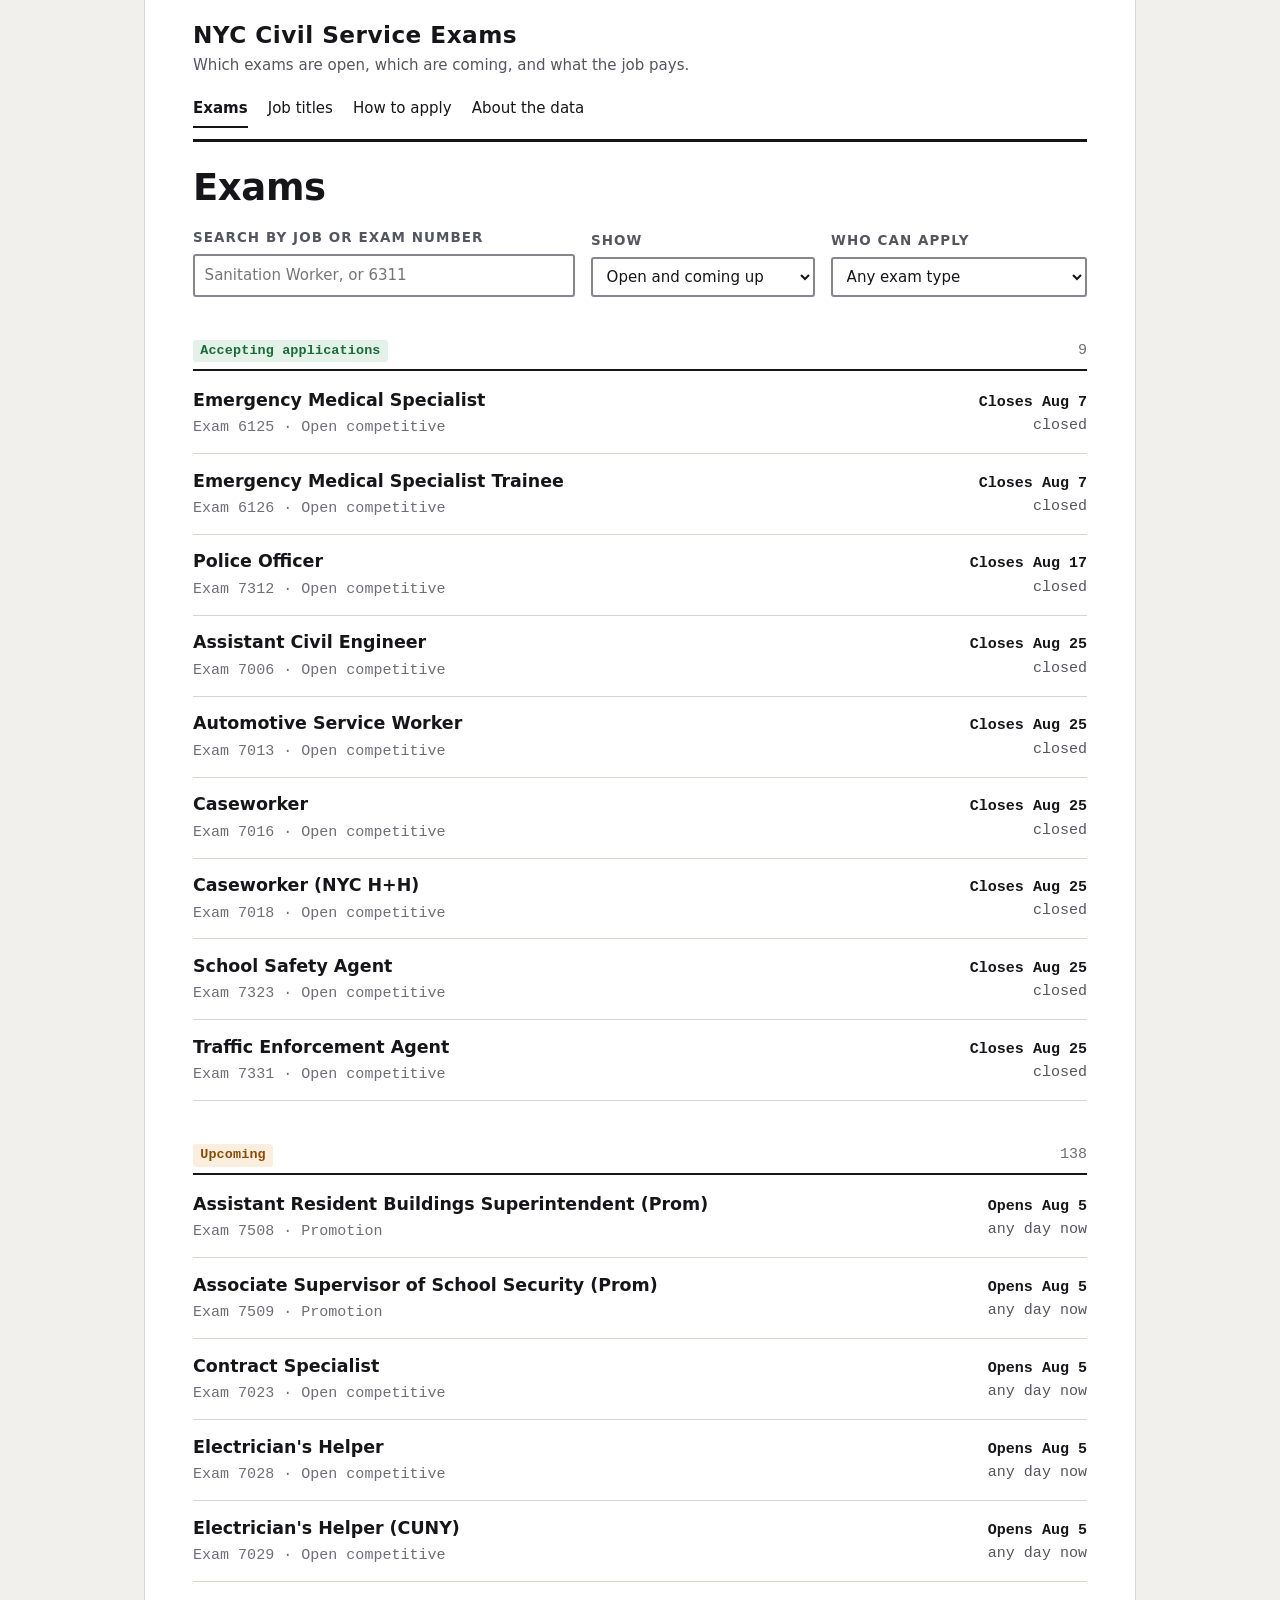
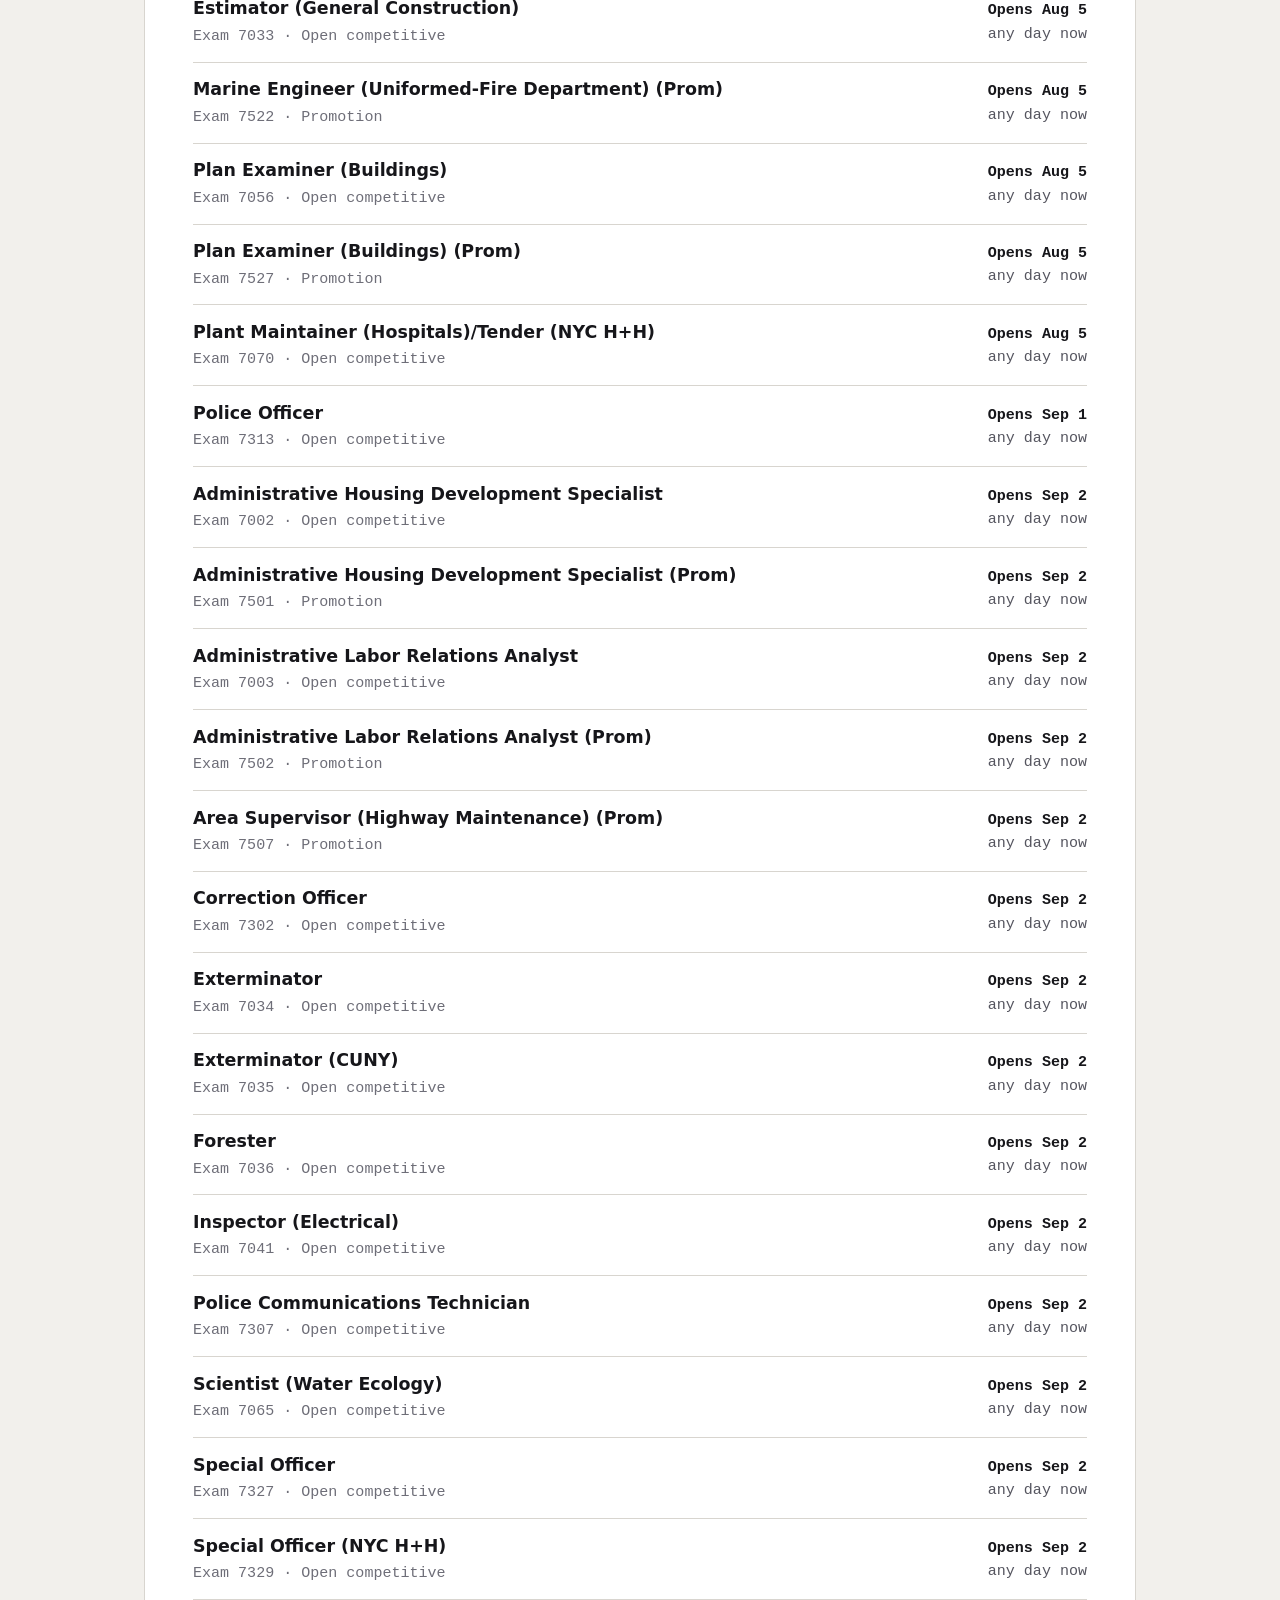
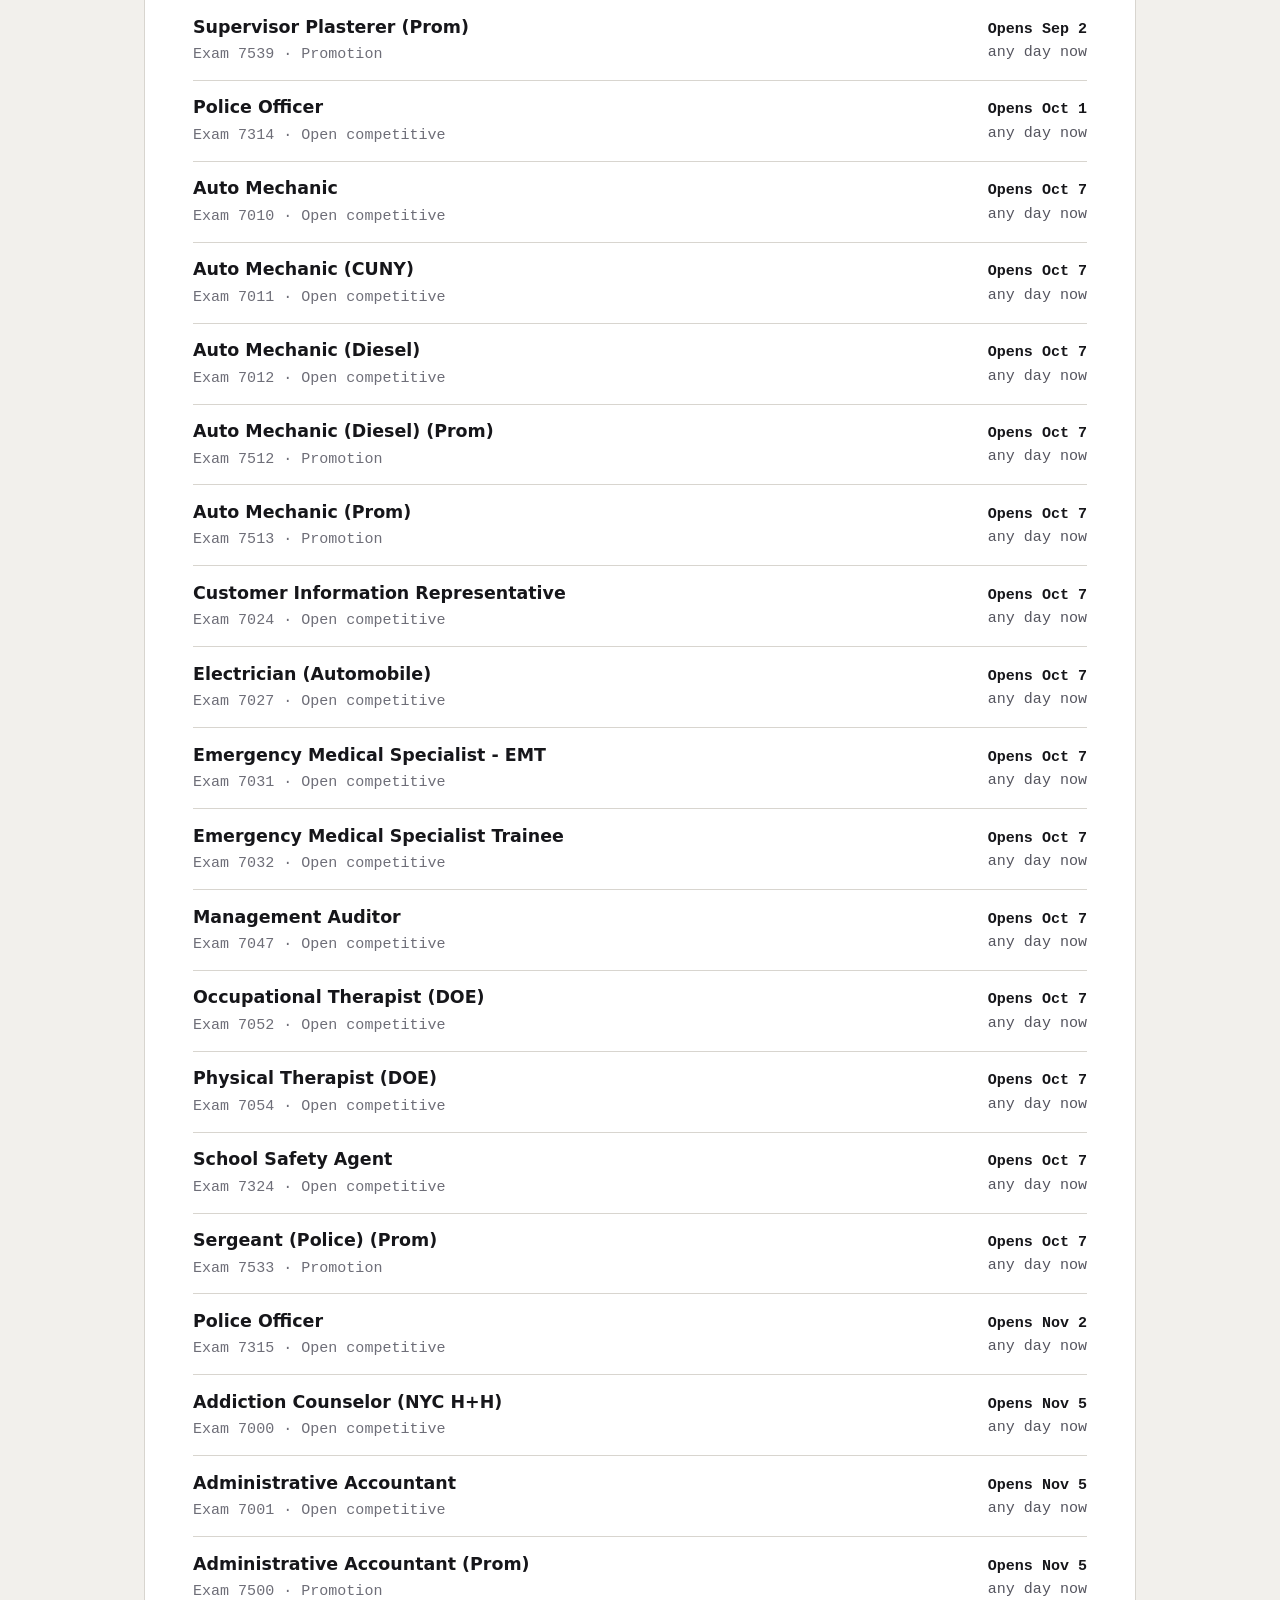
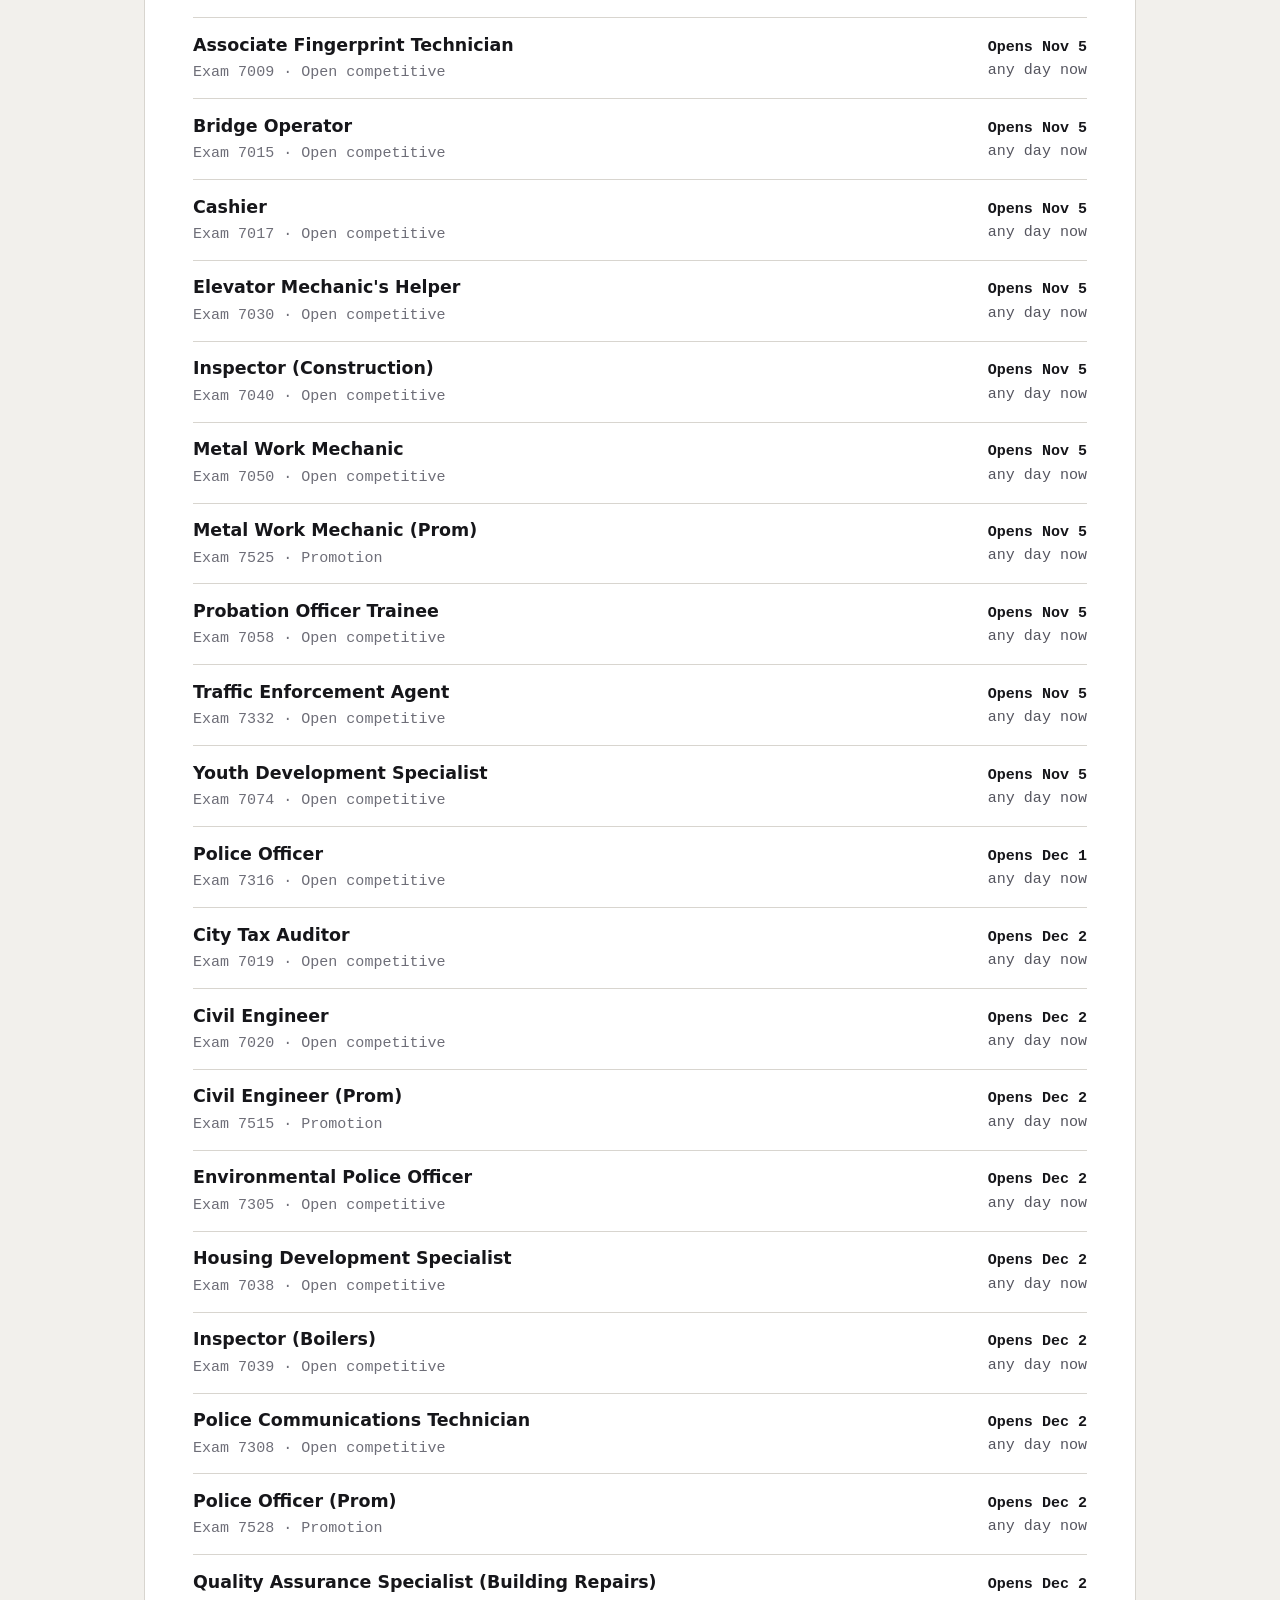
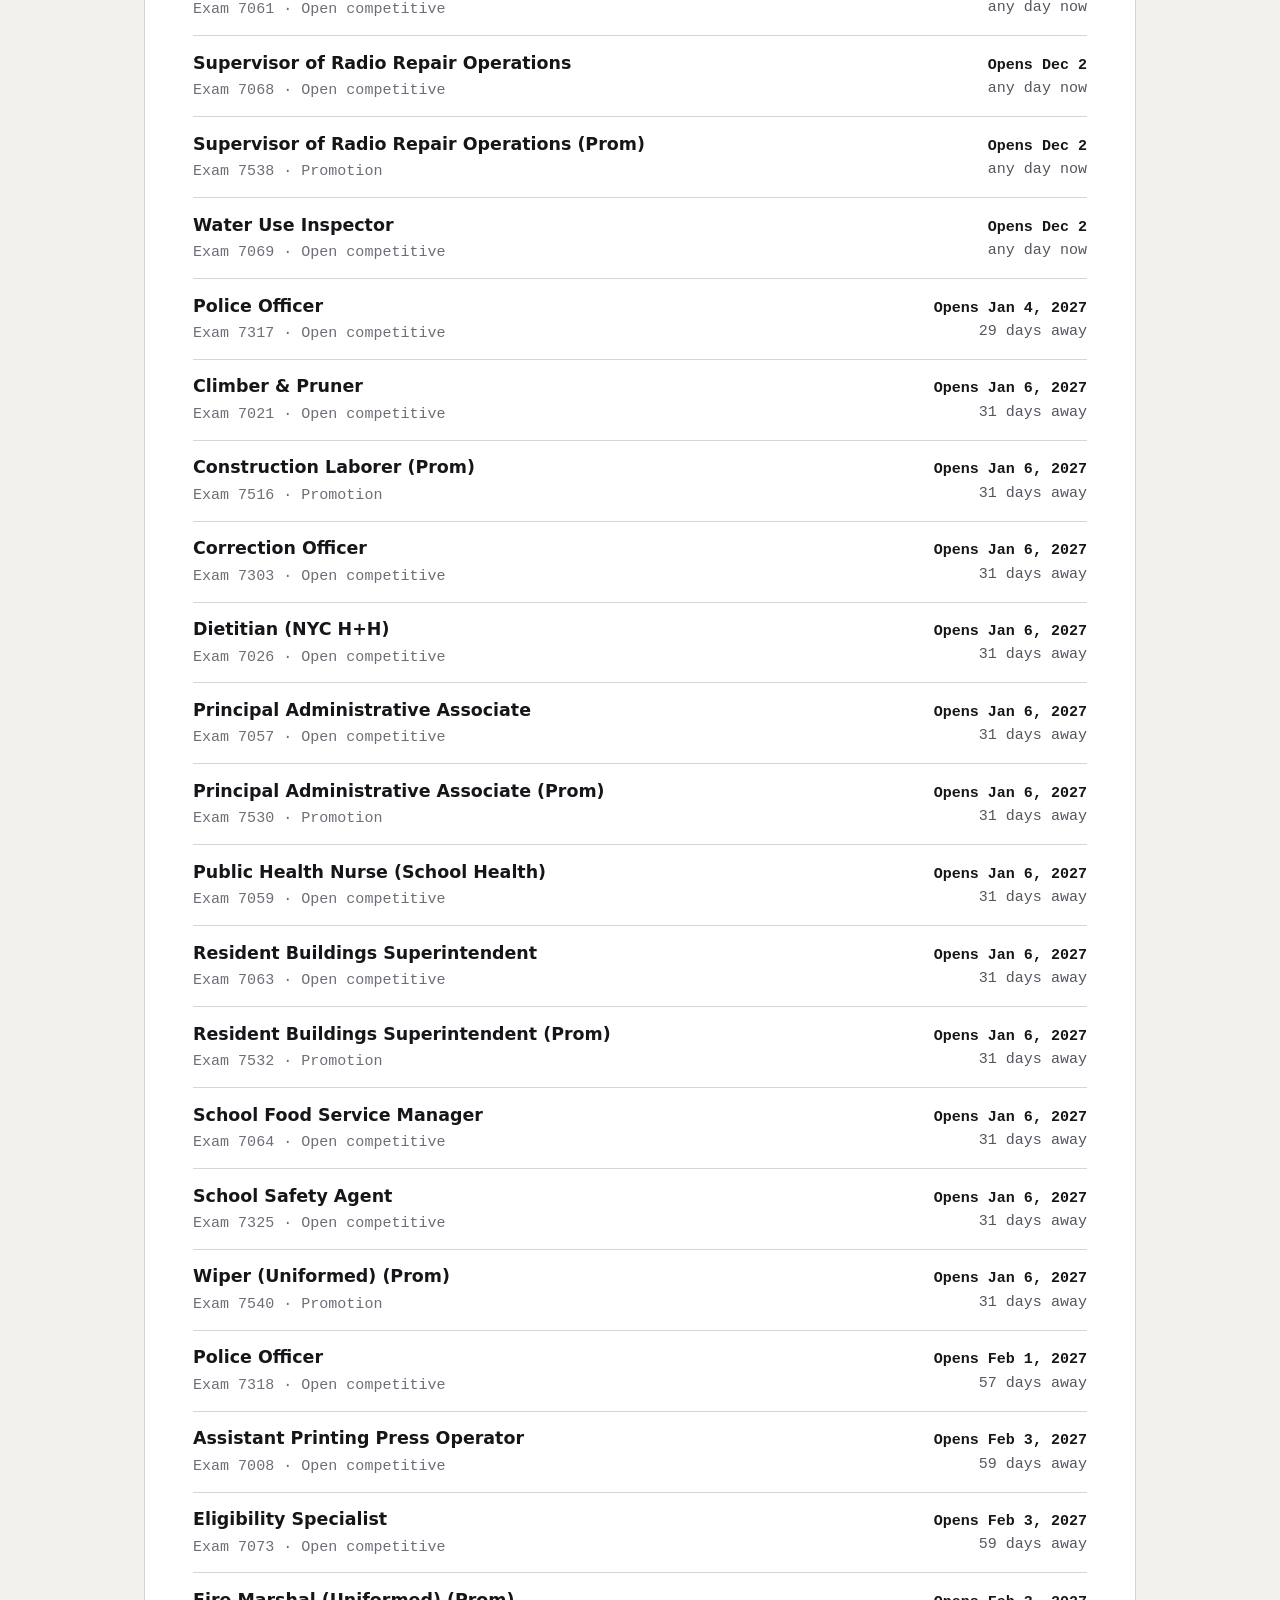
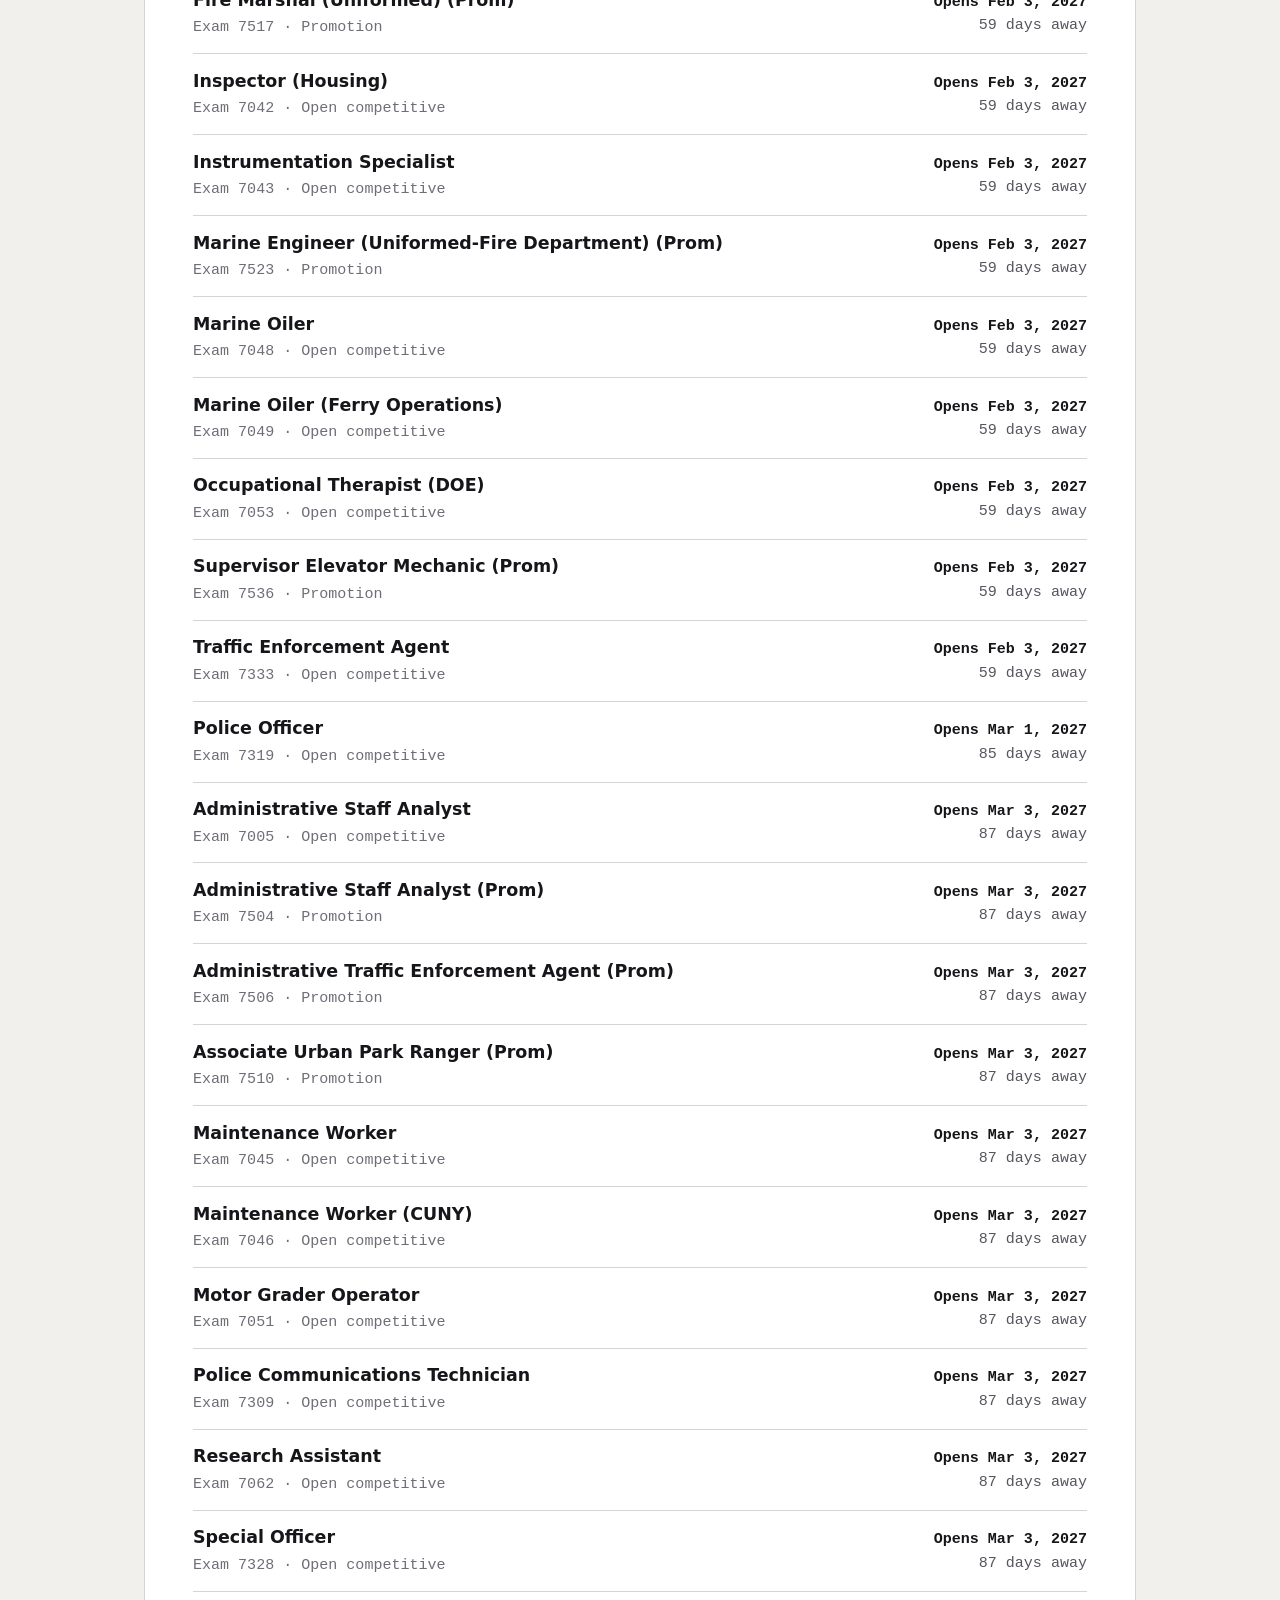
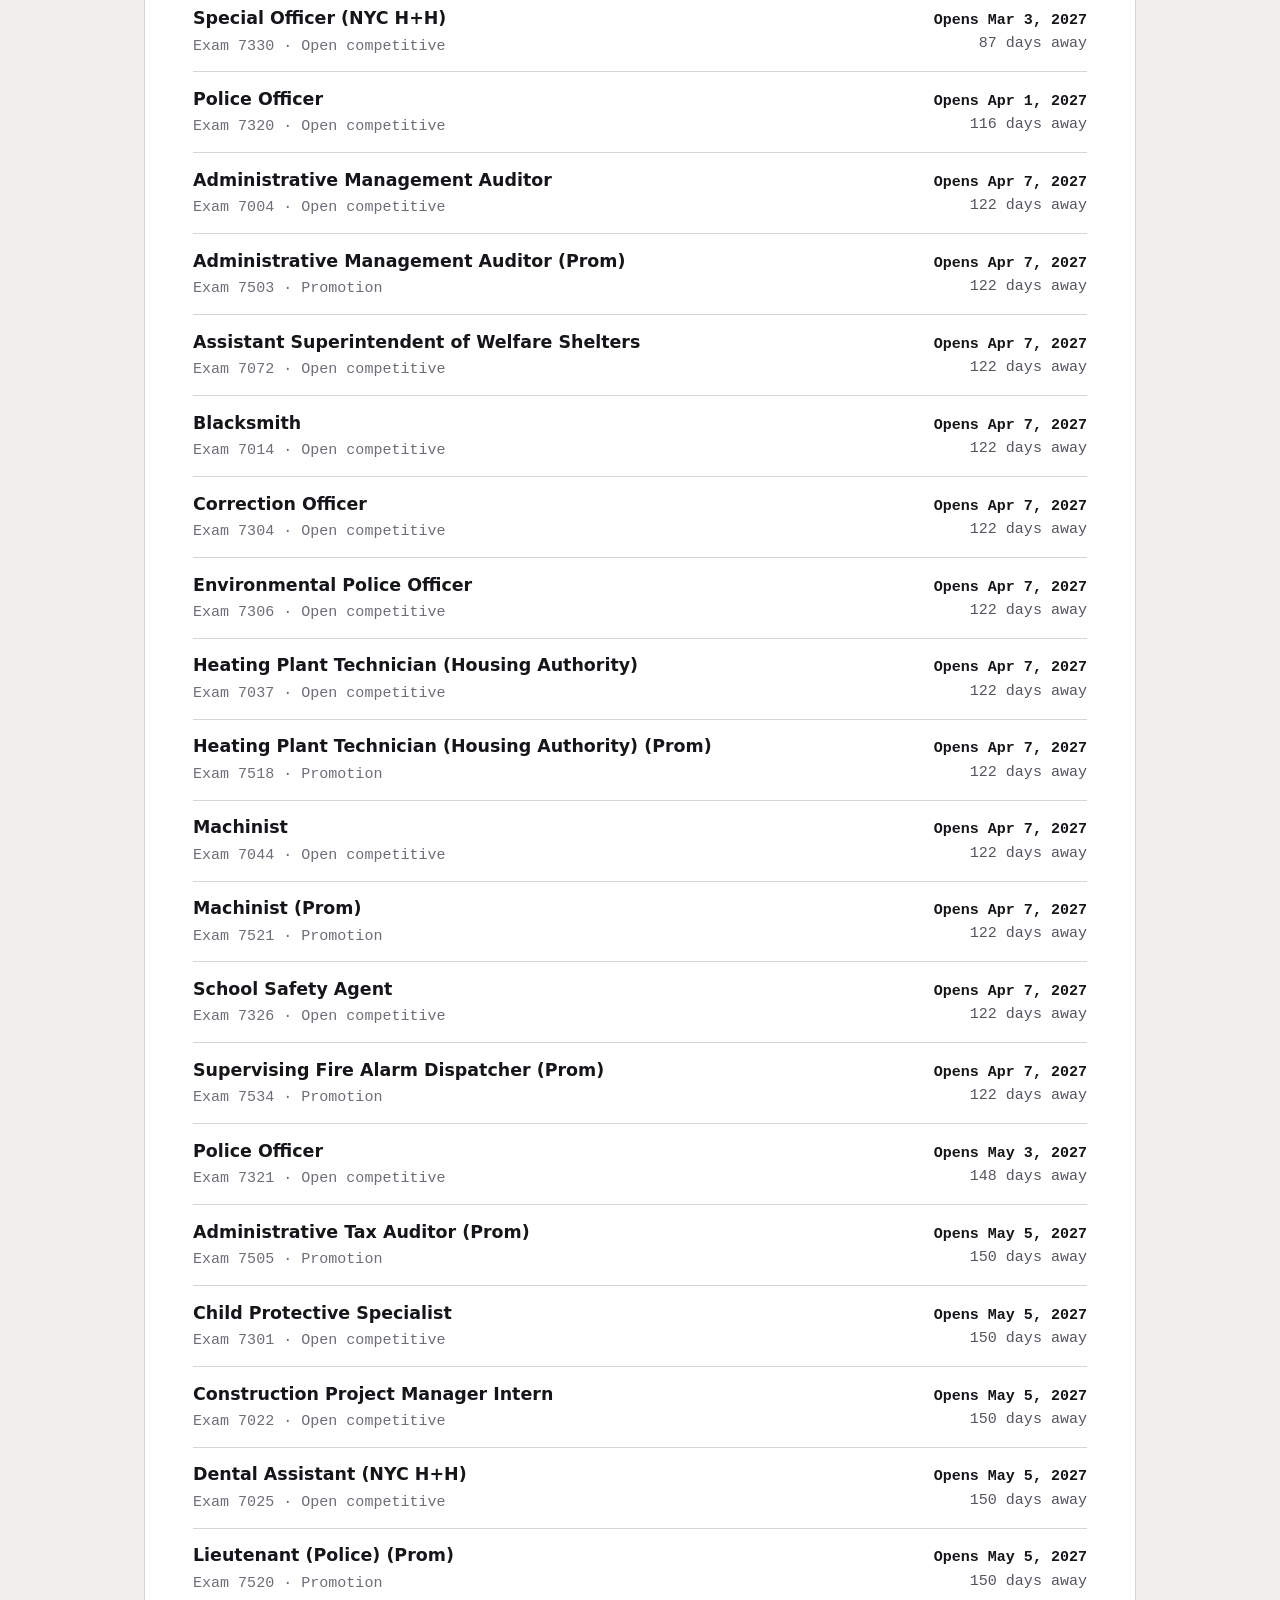
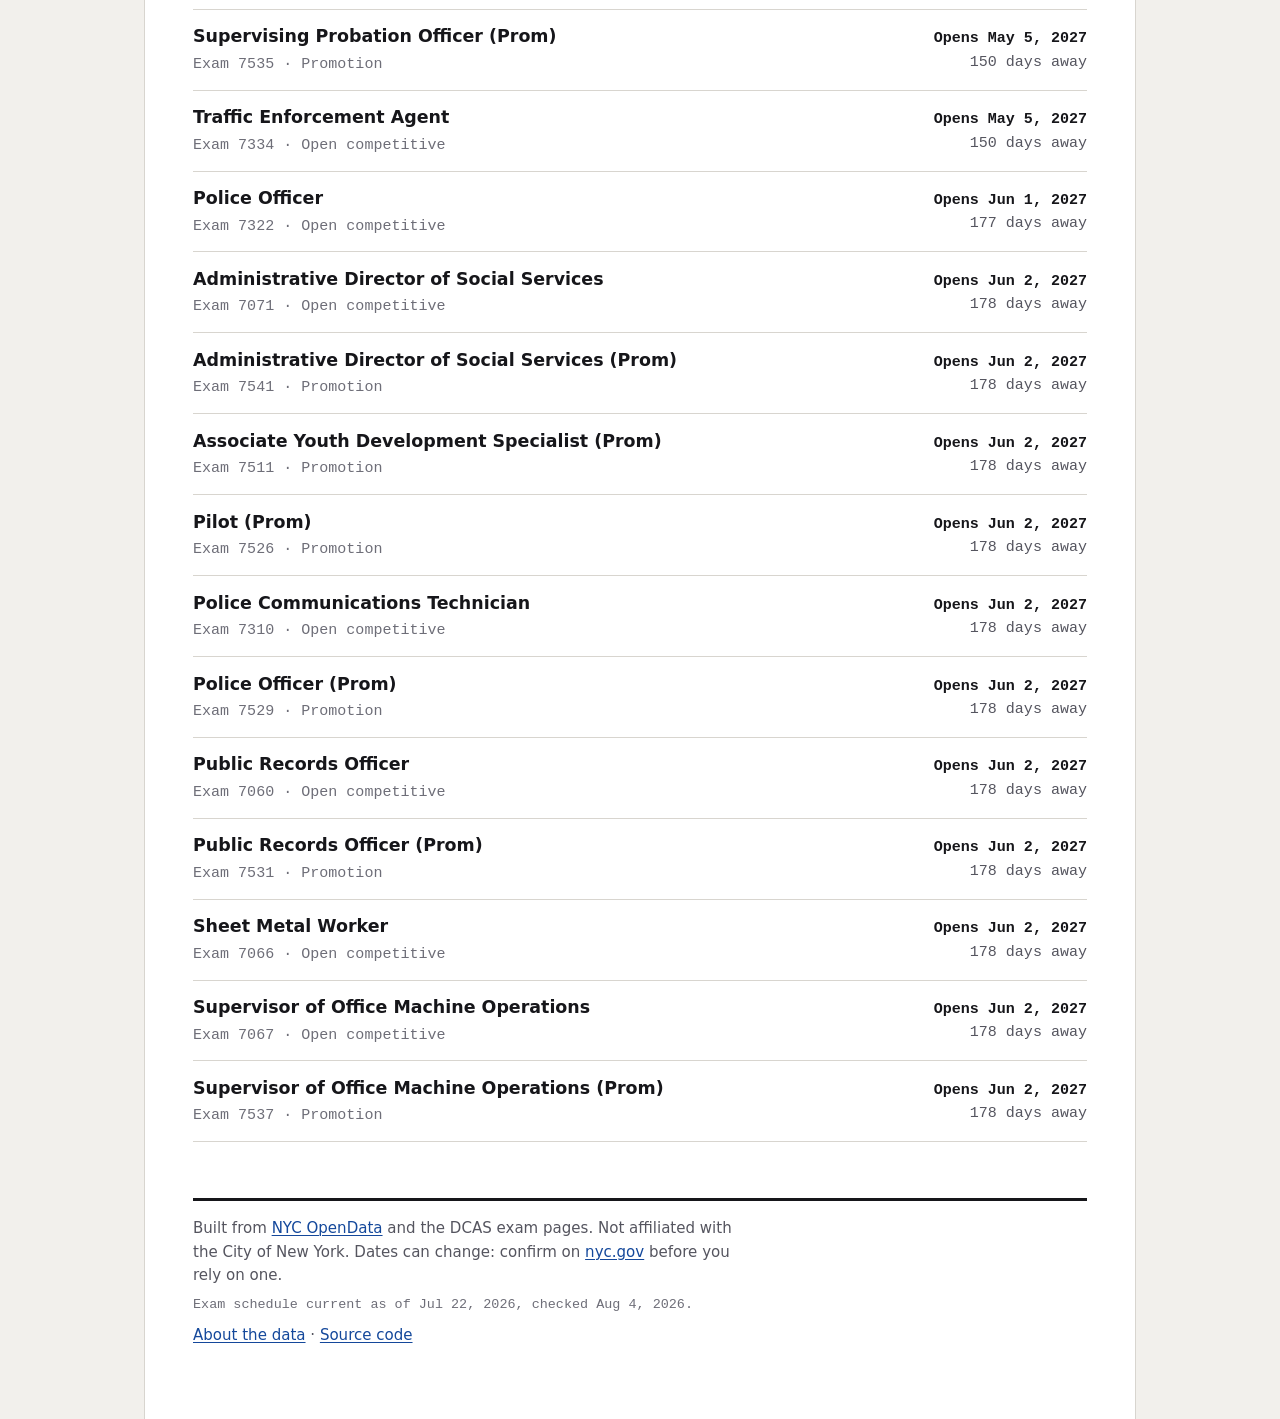
==== docs/index.html @ 525efebd "Freshness date sits under the sources sentence, not after the links Trailing the links line made it " ====
<!doctype html>
<html lang="en">
<head>
<meta charset="utf-8">
<meta name="viewport" content="width=device-width, initial-scale=1">
<title>Exams | NYC civil service</title>
<meta name="description" content="Which New York City civil service exams are open for applications, which are coming, and what each job title pays. Free, open source, built on NYC OpenData.">
<link rel="stylesheet" href="css/site.css">
</head>
<body>
<a class="skip" href="#main">Skip to the exams</a>

<div class="sheet">

  <header class="masthead">
    <p class="wordmark"><a href="index.html">NYC Civil Service Exams</a></p>
    <p class="tagline">
      Which exams are open, which are coming, and what the job pays.
    </p>
    <nav class="nav" aria-label="Main">
      <a href="index.html">Exams</a>
      <a href="titles.html">Job titles</a>
      <a href="how-to-apply.html">How to apply</a>
      <a href="methodology.html">About the data</a>
    </nav>
  </header>

  <main id="main">

    <div id="alert"></div>

    <!-- One rule, and it fits in a sentence: Show picks the groups, Search
         filters within them, nothing else changes. No date windows that open
         and close on their own. An earlier build showed 60 days of upcoming
         exams until you typed something, then silently showed all 138, so the
         table looked like it had changed its own mind. -->

    <h1 class="page-title">Exams</h1>

    <div class="controls">
      <div class="field">
        <label for="q">Search by job or exam number</label>
        <input type="search" id="q" placeholder="Sanitation Worker, or 6311"
               autocomplete="off" spellcheck="false">
      </div>
      <div class="field" style="flex: 0 1 14rem;">
        <label for="status">Show</label>
        <select id="status">
          <option value="">Open and coming up</option>
          <option value="accepting">Accepting applications</option>
          <option value="upcoming">Upcoming</option>
          <option value="closed">Closed</option>
          <option value="all">Everything</option>
        </select>
      </div>
      <!-- Exam types are filled in from the data, so a type that turns up in a
           future schedule cannot end up unreachable behind a hardcoded list. -->
      <div class="field" style="flex: 0 1 16rem;">
        <label for="type">Who can apply</label>
        <select id="type">
          <option value="">Any exam type</option>
        </select>
      </div>
    </div>

    <section class="section" id="section-accepting">
      <h2><span class="tag tag-open">Accepting applications</span> <span class="count" id="count-accepting"></span></h2>
      <ul class="bulletin" id="list-accepting"></ul>
      <p class="empty" id="empty-accepting" hidden></p>
    </section>

    <section class="section" id="section-upcoming">
      <h2><span class="tag tag-soon">Upcoming</span> <span class="count" id="count-upcoming"></span></h2>
      <ul class="bulletin" id="list-upcoming"></ul>
      <p class="empty" id="empty-upcoming" hidden></p>
    </section>

    <section class="section" id="section-closed">
      <h2><span class="tag tag-closed">Closed</span> <span class="count" id="count-closed"></span></h2>
      <ul class="bulletin" id="list-closed"></ul>
      <p class="empty" id="empty-closed" hidden></p>
      <p class="note" id="note-closed"></p>
    </section>

    <!-- Says when a search matched exams that the current Show is hiding.
         Without it, searching "Sanitation Worker" on the default view looks
         like the site has never heard of it. -->
    <p class="note" id="hint" hidden></p>


  </main>

  <footer class="foot">
    <p>
      Built from <a href="https://opendata.cityofnewyork.us/">NYC OpenData</a>
      and the DCAS exam pages. Not affiliated with the City of New York. Dates
      can change: confirm on
      <a href="https://www.nyc.gov/examsforjobs">nyc.gov</a> before you rely on one.
    </p>
    <p class="smallprint" id="asof"></p>
    <p>
      <a href="methodology.html">About the data</a> ·
      <a href="https://github.com/jaramana/civilservice.nyc">Source code</a>
    </p>
  </footer>

</div>

<script type="module" src="js/home.js"></script>
</body>
</html>
---- docs/css/site.css ----
/* ==========================================================================
   civilservice.nyc

   The page is a sheet of paper pinned to a board. Ruled headings, hairline
   rules, tabular figures, a lot of white. The 1990s part is the bulletin: flat
   color, hard rules, monospace for anything the City assigns a number to. The
   2026 part is everything else: fluid type, real focus states, motion that
   respects a preference, and a dark mode that is a first-class sheet of paper
   rather than an inverted one.

   Every color is a token. If you find a hex code below the token block, it is
   a bug. Contrast is checked against WCAG AA at the ratios noted inline.
   ========================================================================== */

/* --------------------------------------------------------------------------
   1. Tokens
   -------------------------------------------------------------------------- */

:root {
  /* Paper and ink. Light mode is a plain white sheet on a faintly warm board. */
  --paper:        #ffffff;
  --board:        #f2f0ec;
  /* Ratios below are measured, not estimated. Rerun the checker after any
     color change: python3 tools/contrast.py */
  --ink:          #16161a;   /* on --paper: 18.0:1  AAA */
  --ink-soft:     #55555f;   /* on --paper:  7.4:1  AAA */
  --ink-faint:    #6e6e78;   /* on --paper:  5.0:1  AA   smallest we allow */

  --rule:         #16161a;   /* the hard rules under headings */
  --rule-hair:    #d8d5cf;   /* row hairlines. Decorative: they separate rows
                                that are already separated by whitespace and
                                carry no information on their own, so the 3:1
                                rule for interface components does not apply. */
  --field:        #86868e;   /* on --paper: 3.6:1. A form field's border does
                                carry information, it is what tells you the
                                field is there, so this one is held to 3:1. */

  /* One accent, used for links and for the "open now" state. A civic blue
     that stays legible on paper without turning the page into a form. */
  --accent:       #14489b;   /* on --paper:  8.6:1  AAA */
  --accent-soft:  #e7edf8;   /* accent on it:  7.4:1  AAA */

  /* Status. These carry meaning, so each is paired with a word in the markup,
     never color alone. Each pair is checked against its own tinted
     background, not against the paper: a tag's text sits on the tint. */
  --open:         #1a6b3c;   /* on --open-soft:   5.6:1  AA */
  --open-soft:    #e3f1e8;
  --soon:         #8a4b06;   /* on --soon-soft:   6.0:1  AA */
  --soon-soft:    #fbeede;
  --closed:       #5c5c66;   /* on --closed-soft: 5.9:1  AA */
  --closed-soft:  #f3f1f1;   /* was #eceaea with a lighter gray: 4.2:1, under AA */
  --warn:         #98311a;   /* on --warn-soft:   6.4:1  AA */
  --warn-soft:    #fbe9e5;

  --focus:        #14489b;

  /* Type. One humanist stack for reading, one mono for anything the City
     numbers: exam numbers, title codes, dates in tables. */
  --face-text: ui-sans-serif, system-ui, -apple-system, "Segoe UI", Roboto,
               "Helvetica Neue", Arial, sans-serif;
  --face-mono: ui-monospace, SFMono-Regular, "SF Mono", Menlo, Consolas,
               "Liberation Mono", monospace;

  /* Fluid scale. Clamped so the smallest step never drops below 15px, which
     is where the ink-faint contrast ratios above were measured. */
  --t-xs:   clamp(0.78rem, 0.76rem + 0.1vw,  0.84rem);
  --t-sm:   clamp(0.88rem, 0.85rem + 0.15vw, 0.94rem);
  --t-base: clamp(1rem,    0.97rem + 0.2vw,  1.09rem);
  --t-lg:   clamp(1.2rem,  1.1rem  + 0.5vw,  1.45rem);
  --t-xl:   clamp(1.6rem,  1.35rem + 1.2vw,  2.4rem);

  --measure: 34rem;          /* prose line length, roughly 70 characters */
  --sheet:   62rem;          /* the sheet of paper itself */

  --gap:     1.5rem;
  --radius:  3px;            /* nearly square. This is a notice, not a card. */
}

@media (prefers-color-scheme: dark) {
  :root {
    /* Not an inversion. Warm near-black paper on a darker board, because a
       pure #000/#fff flip on a text-dense page is glare in both directions. */
    --paper:       #16161a;
    --board:       #0e0e11;
    --ink:         #ece9e4;  /* on --paper: 14.9:1  AAA */
    --ink-soft:    #b0aca6;  /* on --paper:  8.0:1  AAA */
    --ink-faint:   #8f8b86;  /* on --paper:  5.3:1  AA  */

    --rule:        #ece9e4;
    --rule-hair:   #34343c;  /* decorative, see the light block */
    --field:       #71717b;  /* on --paper: 3.7:1 */

    --accent:      #8fb4ee;  /* on --paper:  8.5:1  AAA */
    --accent-soft: #1e2836;  /* accent on it:   7.0:1  AAA */

    --open:        #6cc492;  /* on --open-soft:   7.2:1  AAA */
    --open-soft:   #172a1f;
    --soon:        #e0a761;  /* on --soon-soft:   7.5:1  AAA */
    --soon-soft:   #2b2016;
    --closed:      #8f8b86;  /* on --closed-soft: 4.6:1  AA  */
    --closed-soft: #232329;
    --warn:        #f0907a;  /* on --warn-soft:   7.0:1  AAA */
    --warn-soft:   #301a16;

    --focus:       #8fb4ee;
  }
}

/* --------------------------------------------------------------------------
   2. Base
   -------------------------------------------------------------------------- */

*, *::before, *::after { box-sizing: border-box; }

/* The `hidden` attribute is only a UA-stylesheet `display: none`, so any
   author rule that sets `display` beats it. `.btn-row { display: flex }` did
   exactly that, and a "Show the rest" button stayed on screen with hidden=true
   set, looking clickable and doing nothing because there was nothing left to
   show. Anything that hides itself with the attribute needs this line to hold.
   Scoped to the attribute rather than fixed on .btn-row alone, because the
   next component to set `display` would hit the same trap silently. */
[hidden] { display: none !important; }

html { -webkit-text-size-adjust: 100%; }

body {
  margin: 0;
  background: var(--board);
  color: var(--ink);
  font-family: var(--face-text);
  font-size: var(--t-base);
  line-height: 1.55;
  /* The sheet sits on the board with a hairline, not a shadow. A drop shadow
     is the polished-app look this project is deliberately outside of. */
}

/* Skip link. Visible the moment it is focused, invisible otherwise. */
.skip {
  position: absolute;
  left: -9999px;
  top: 0;
  background: var(--paper);
  color: var(--ink);
  padding: 0.6rem 1rem;
  border: 2px solid var(--rule);
  z-index: 10;
}
.skip:focus { left: 0.5rem; top: 0.5rem; }

:focus-visible {
  outline: 3px solid var(--focus);
  outline-offset: 2px;
  border-radius: 1px;
}

a {
  color: var(--accent);
  text-decoration-thickness: 1px;
  text-underline-offset: 0.16em;
}
a:hover { text-decoration-thickness: 2px; }

/* --------------------------------------------------------------------------
   3. The sheet
   -------------------------------------------------------------------------- */

.sheet {
  max-width: var(--sheet);
  margin: 0 auto;
  background: var(--paper);
  border-left: 1px solid var(--rule-hair);
  border-right: 1px solid var(--rule-hair);
  padding: 0 clamp(1rem, 4vw, 3rem) 4rem;
  min-height: 100vh;
}

/* --- masthead ----------------------------------------------------------- */

.masthead {
  border-bottom: 3px solid var(--rule);
  padding: 1.4rem 0 0.7rem;
  margin-bottom: 1.6rem;
}

.masthead h1,
.masthead .wordmark {
  font-size: var(--t-lg);
  font-weight: 700;
  letter-spacing: 0.02em;
  margin: 0;
  line-height: 1.1;
}
.masthead .wordmark a {
  color: inherit;
  text-decoration: none;
}
.masthead .wordmark a:hover { text-decoration: underline; }

.masthead .tagline {
  font-size: var(--t-sm);
  color: var(--ink-soft);
  margin: 0.35rem 0 0;
  max-width: var(--measure);
}

/* --- navigation --------------------------------------------------------- */

.nav {
  display: flex;
  flex-wrap: wrap;
  gap: 0 1.25rem;
  margin-top: 0.9rem;
  font-size: var(--t-sm);
}
.nav a {
  color: var(--ink);
  text-decoration: none;
  padding: 0.35rem 0;
  border-bottom: 2px solid transparent;
}
.nav a:hover { border-bottom-color: var(--rule-hair); }
.nav a[aria-current="page"] {
  border-bottom-color: var(--rule);
  font-weight: 600;
}

/* --------------------------------------------------------------------------
   4. Sections, the ruled-heading pattern
   -------------------------------------------------------------------------- */

.section { margin: 2.6rem 0 0; }

.section > h2 {
  font-size: var(--t-sm);
  font-weight: 700;
  text-transform: uppercase;
  letter-spacing: 0.09em;
  margin: 0 0 0.15rem;
  padding-bottom: 0.4rem;
  border-bottom: 2px solid var(--rule);
  display: flex;
  align-items: baseline;
  justify-content: space-between;
  gap: 1rem;
}

/* A group heading is the status chip, unmodified. No size or weight override
   here on purpose: the heading is carried by the rule beneath it and the count
   beside it, so the chip can stay exactly the chip. */
.section > h2 .count {
  font-family: var(--face-mono);
  font-weight: 400;
  letter-spacing: 0;
  text-transform: none;
  color: var(--ink-faint);
}

.section > .note {
  font-size: var(--t-sm);
  color: var(--ink-soft);
  margin: 0.7rem 0 0;
  max-width: var(--measure);
}

h1.page-title {
  font-size: var(--t-xl);
  line-height: 1.12;
  margin: 0 0 0.3rem;
  letter-spacing: -0.01em;
}

.prose { max-width: var(--measure); }
.prose p { margin: 0 0 1rem; }

/* --------------------------------------------------------------------------
   5. The bulletin list, one exam per row
   -------------------------------------------------------------------------- */

.bulletin {
  list-style: none;
  margin: 0;
  padding: 0;
}

.bulletin > li {
  border-bottom: 1px solid var(--rule-hair);
}

.bulletin a.row {
  display: grid;
  grid-template-columns: 1fr auto;
  gap: 0.15rem 1rem;
  align-items: baseline;
  padding: 0.85rem 0;
  color: inherit;
  text-decoration: none;
  /* 2026: the row responds, but only just, and instantly. */
  transition: background-color 90ms linear;
}
.bulletin a.row:hover {
  background: var(--accent-soft);
  /* Bleed the hover to the sheet edge so it reads as a ruled row, not a card */
  box-shadow: -0.6rem 0 0 var(--accent-soft), 0.6rem 0 0 var(--accent-soft);
}

.bulletin .name {
  font-weight: 600;
  grid-column: 1;
}
.bulletin a.row:hover .name { text-decoration: underline; }

.bulletin .when {
  grid-column: 2;
  grid-row: 1 / span 2;
  font-family: var(--face-mono);
  font-size: var(--t-sm);
  font-variant-numeric: tabular-nums;
  color: var(--ink-soft);
  text-align: right;
  white-space: nowrap;
}
.bulletin .when strong { color: var(--ink); font-weight: 600; }

.bulletin .meta {
  grid-column: 1;
  font-size: var(--t-sm);
  color: var(--ink-faint);
  font-family: var(--face-mono);
}

@media (max-width: 34rem) {
  .bulletin a.row { grid-template-columns: 1fr; }
  .bulletin .when {
    grid-column: 1;
    grid-row: auto;
    text-align: left;
  }
}

/* --- status tag --------------------------------------------------------- */

/* Sentence case, not caps. The status words are full phrases now
   ("Accepting applications"), and caps plus letter-spacing made them wide
   enough to push the date off the row. */
/* The status chip. Every property it needs is set here, none inherited, so it
   renders identically wherever it lands: a group heading, an exam page, a row
   on a title page. It used to pick up weight and size from its container,
   which made the same status read as bold and large in a heading and regular
   and small on an exam page. */
.tag {
  display: inline-block;
  font-family: var(--face-mono);
  font-size: var(--t-xs);
  font-weight: 600;
  font-style: normal;
  text-transform: none;
  letter-spacing: 0.01em;
  line-height: 1.4;
  padding: 0.12rem 0.45rem;
  border-radius: var(--radius);
  white-space: normal;
  vertical-align: baseline;
}
.tag-open   { background: var(--open-soft);   color: var(--open); }
.tag-soon   { background: var(--soon-soft);   color: var(--soon); }
.tag-closed { background: var(--closed-soft); color: var(--closed); }

/* --------------------------------------------------------------------------
   6. Empty states
   -------------------------------------------------------------------------- */

/* Applications mostly open on the first Wednesday of the month, so "nothing is
   open today" is a normal Tuesday, not a broken page. It gets a real sentence
   and the next date, never a shrug. */
.empty {
  padding: 1rem 0 0.2rem;
  font-size: var(--t-sm);
  color: var(--ink-soft);
  max-width: var(--measure);
}
.empty strong { color: var(--ink); font-weight: 600; }

/* --------------------------------------------------------------------------
   7. Freshness and warnings
   -------------------------------------------------------------------------- */

/* Small mono line: the freshness note in the footer, an exam number, a title
   code. A look, not a meaning, so it is named for what it is. */
.smallprint {
  font-family: var(--face-mono);
  font-size: var(--t-xs);
  color: var(--ink-faint);
  margin: 0.9rem 0;
}

.banner {
  border: 2px solid var(--warn);
  background: var(--warn-soft);
  color: var(--ink);
  padding: 0.8rem 1rem;
  margin: 0 0 1.6rem;
  font-size: var(--t-sm);
  border-radius: var(--radius);
}
.banner strong { color: var(--warn); }

/* --------------------------------------------------------------------------
   8. Controls: search, filters
   -------------------------------------------------------------------------- */

.controls {
  display: flex;
  flex-wrap: wrap;
  gap: 0.75rem 1rem;
  align-items: flex-end;
  margin: 1.2rem 0 0.4rem;
}

.field { display: flex; flex-direction: column; gap: 0.3rem; flex: 1 1 18rem; }

.field label {
  font-size: var(--t-xs);
  text-transform: uppercase;
  letter-spacing: 0.08em;
  color: var(--ink-soft);
  font-weight: 600;
}

input[type="search"], select {
  font: inherit;
  font-size: var(--t-sm);
  color: var(--ink);
  background: var(--paper);
  border: 2px solid var(--field);
  border-radius: var(--radius);
  padding: 0.5rem 0.6rem;
  width: 100%;
}
input[type="search"]:focus, select:focus { border-color: var(--focus); }

.checks { display: flex; flex-wrap: wrap; gap: 0.9rem; align-items: center; }
.check {
  display: inline-flex;
  align-items: center;
  gap: 0.4rem;
  font-size: var(--t-sm);
  color: var(--ink-soft);
  /* Comfortable tap target without making the row look like a button bar. */
  padding: 0.4rem 0;
}
.check input { width: 1.05rem; height: 1.05rem; accent-color: var(--accent); }

.result-count {
  font-family: var(--face-mono);
  font-size: var(--t-sm);
  color: var(--ink-faint);
  margin: 0.6rem 0 0;
}

/* --------------------------------------------------------------------------
   9. Definition rows, used on the exam and title pages
   -------------------------------------------------------------------------- */

.facts {
  display: grid;
  grid-template-columns: minmax(9rem, 14rem) 1fr;
  gap: 0;
  margin: 1.2rem 0 0;
}
.facts dt {
  font-size: var(--t-sm);
  color: var(--ink-soft);
  padding: 0.6rem 1rem 0.6rem 0;
  border-top: 1px solid var(--rule-hair);
}
.facts dd {
  margin: 0;
  padding: 0.6rem 0;
  border-top: 1px solid var(--rule-hair);
  font-variant-numeric: tabular-nums;
}
.facts dd .qualifier {
  display: block;
  font-size: var(--t-xs);
  color: var(--ink-faint);
  max-width: var(--measure);
}

@media (max-width: 32rem) {
  .facts { grid-template-columns: 1fr; }
  .facts dt { padding-bottom: 0; border-top: 1px solid var(--rule-hair); }
  .facts dd { border-top: 0; padding-top: 0.1rem; }
}

/* --------------------------------------------------------------------------
   10. Buttons and the calendar affordance
   -------------------------------------------------------------------------- */

.btn {
  display: inline-flex;
  align-items: center;
  gap: 0.45rem;
  font-size: var(--t-sm);
  font-weight: 600;
  color: var(--ink);
  background: var(--paper);
  border: 2px solid var(--rule);
  border-radius: var(--radius);
  padding: 0.5rem 0.85rem;
  text-decoration: none;
  transition: transform 90ms ease, background-color 90ms linear;
}
.btn:hover { background: var(--accent-soft); }
.btn:active { transform: translateY(1px); }
.btn-primary {
  background: var(--accent);
  border-color: var(--accent);
  /* Both themes: --paper is the readable counterpart to --accent here.
     Light 8.4:1, dark 8.1:1. */
  color: var(--paper);
}
.btn-primary:hover { background: var(--accent); filter: brightness(1.12); }

.btn-row { display: flex; flex-wrap: wrap; gap: 0.6rem; margin: 1.4rem 0 0; }

/* A button that changes what is on the page but reads as a link, for use
   inside a sentence. It is a button because it acts, not navigates. */
.linky {
  font: inherit;
  color: var(--accent);
  background: none;
  border: 0;
  padding: 0;
  cursor: pointer;
  text-decoration: underline;
  text-underline-offset: 0.16em;
}
.linky:hover { text-decoration-thickness: 2px; }

/* --------------------------------------------------------------------------
   11. Footer
   -------------------------------------------------------------------------- */

.foot {
  margin-top: 3.5rem;
  padding-top: 1rem;
  border-top: 3px solid var(--rule);
  font-size: var(--t-sm);
  color: var(--ink-soft);
}
.foot p { margin: 0 0 0.5rem; max-width: var(--measure); }

/* --------------------------------------------------------------------------
   12. Motion
   -------------------------------------------------------------------------- */

@media (prefers-reduced-motion: reduce) {
  *, *::before, *::after {
    animation-duration: 0.01ms !important;
    transition-duration: 0.01ms !important;
  }
}

/* Print. The page is already a sheet of paper, so this is mostly getting the
   board and the navigation out of the way. */
@media print {
  body { background: #fff; }
  .sheet { border: 0; max-width: none; }
  .nav, .controls, .btn-row { display: none; }
  a { color: #000; }
}
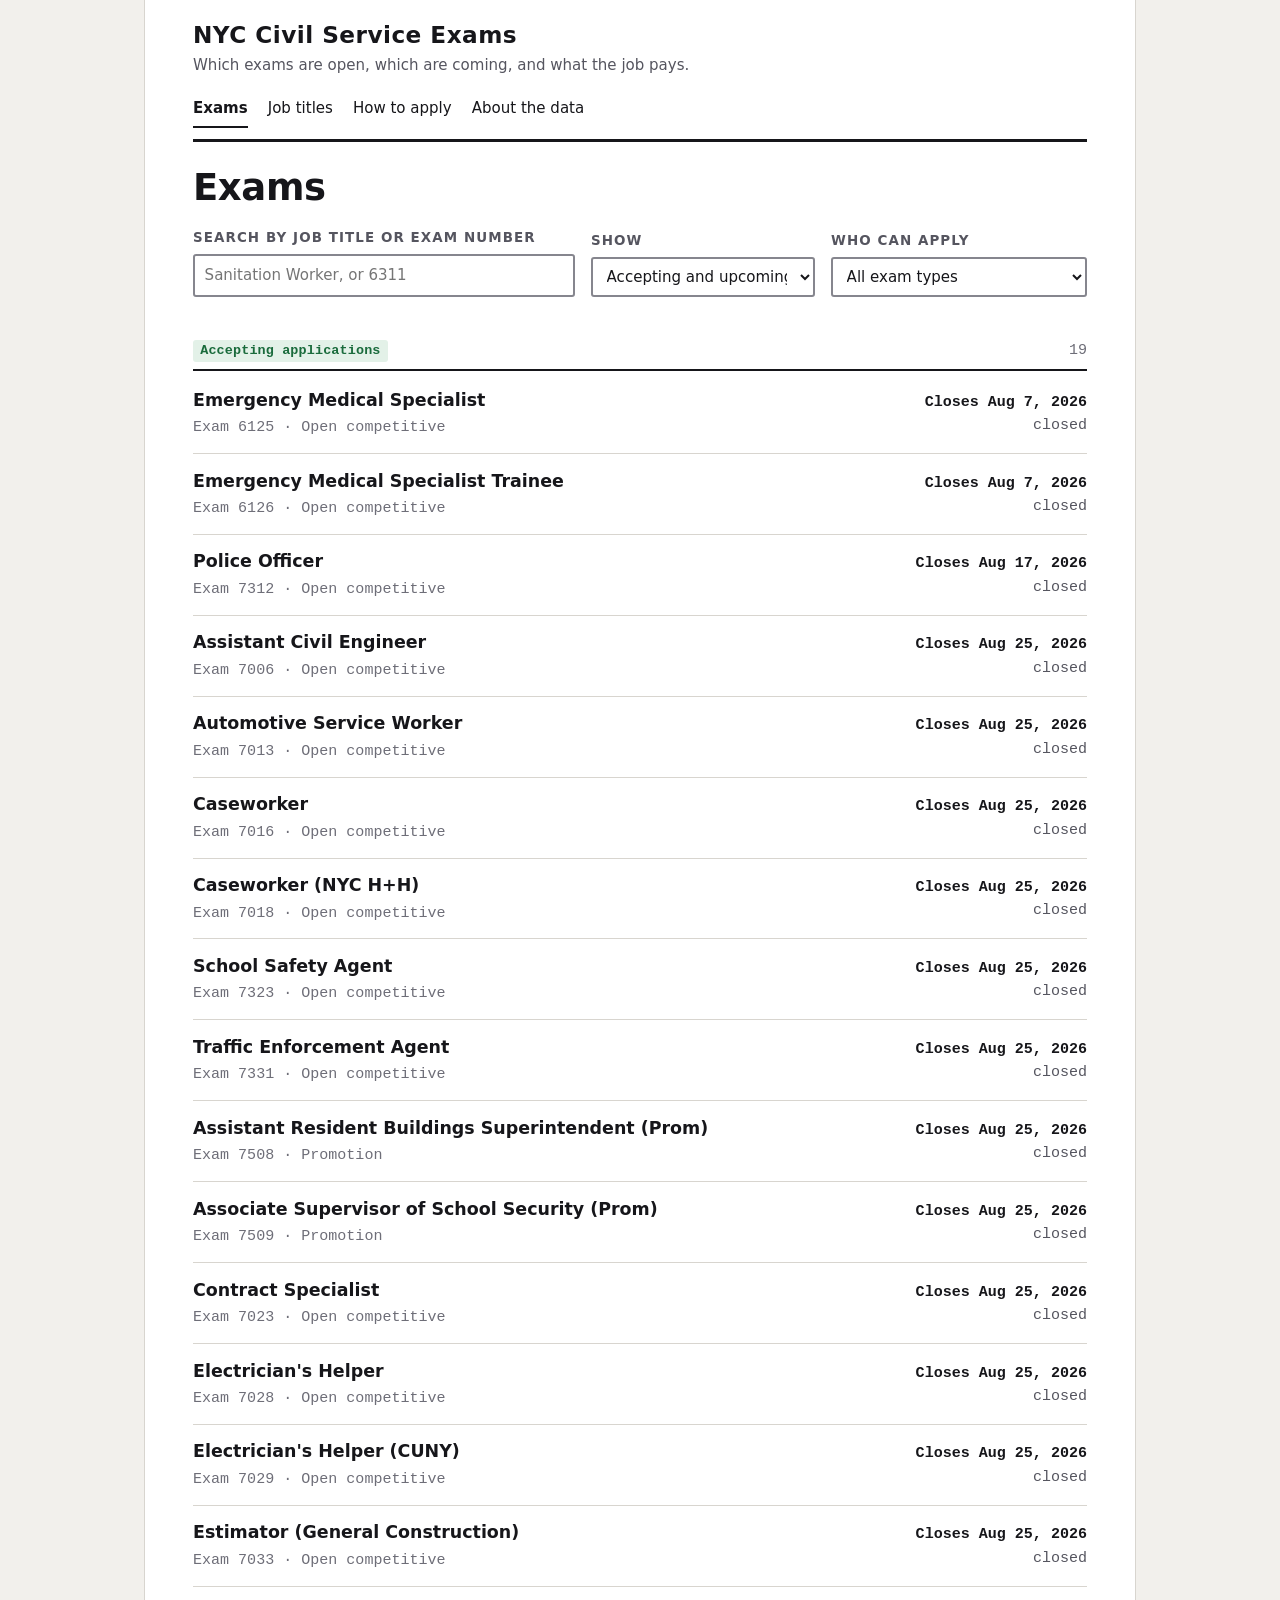
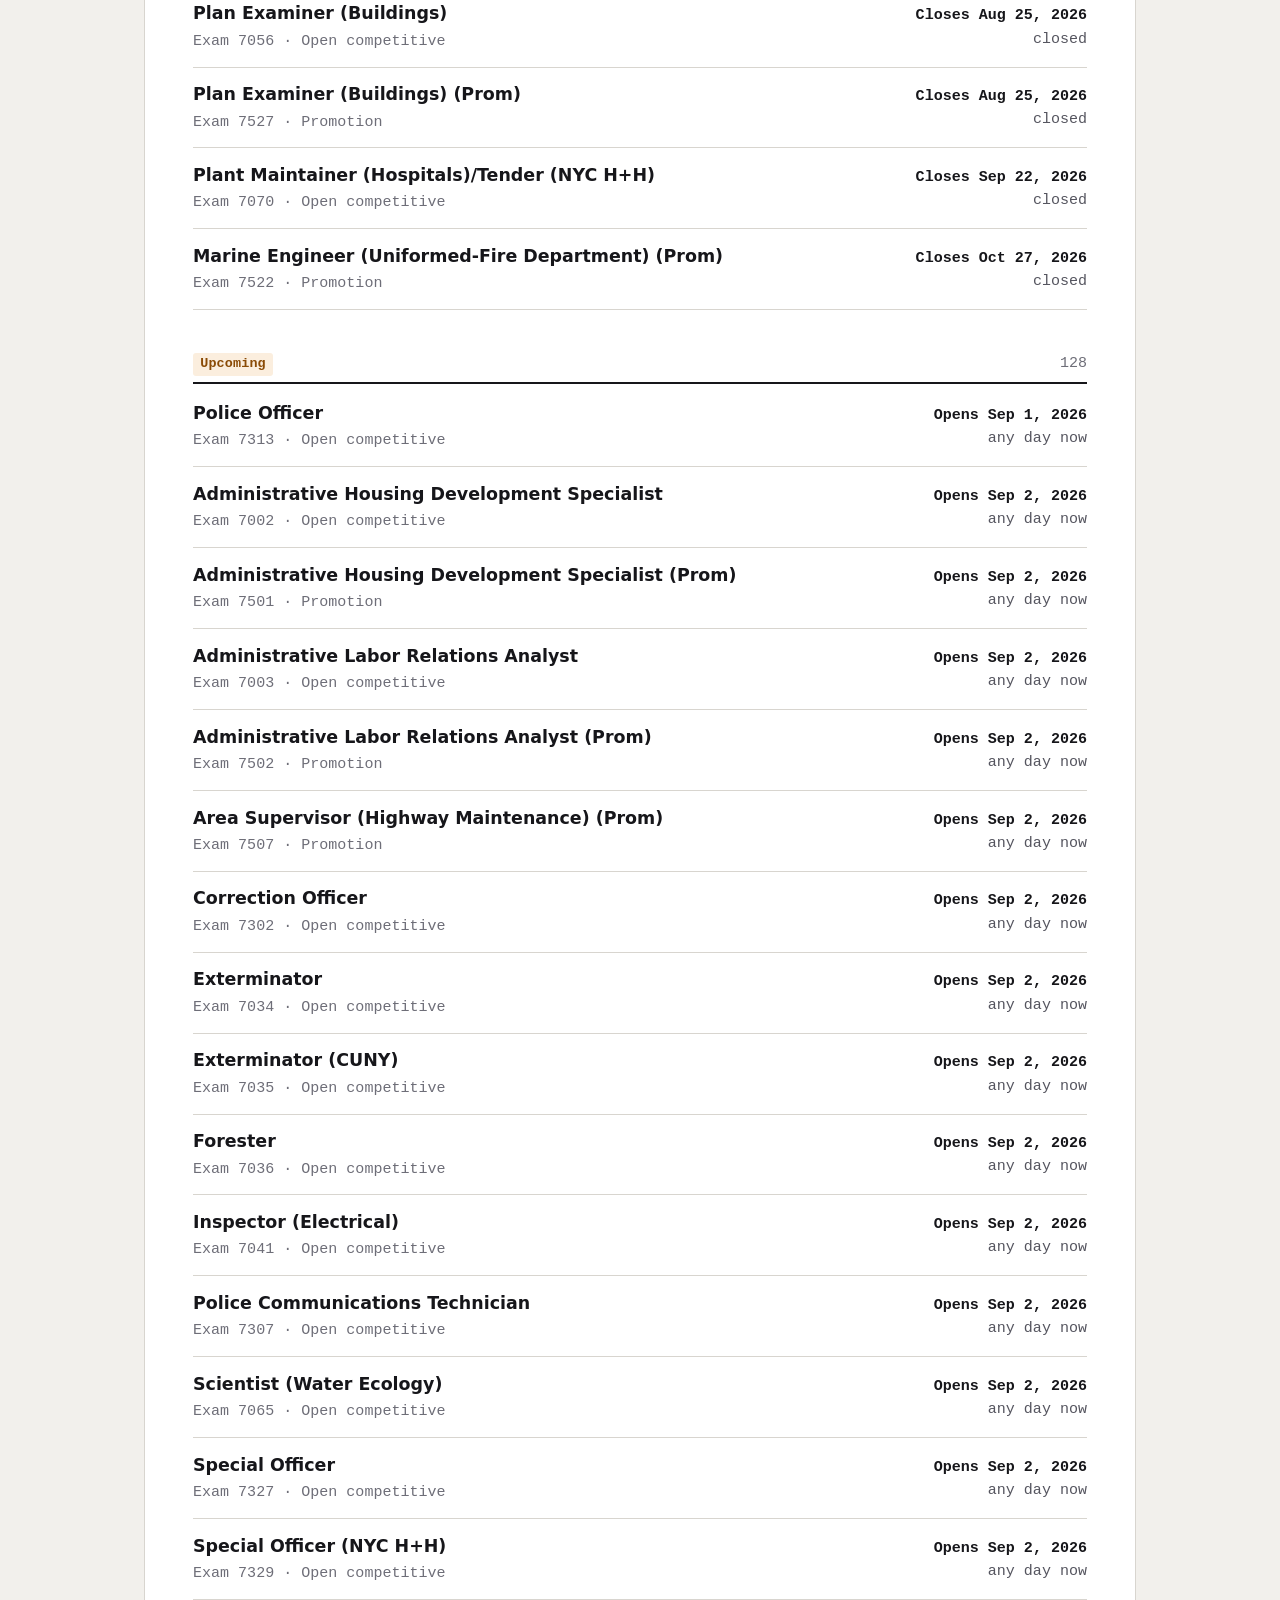
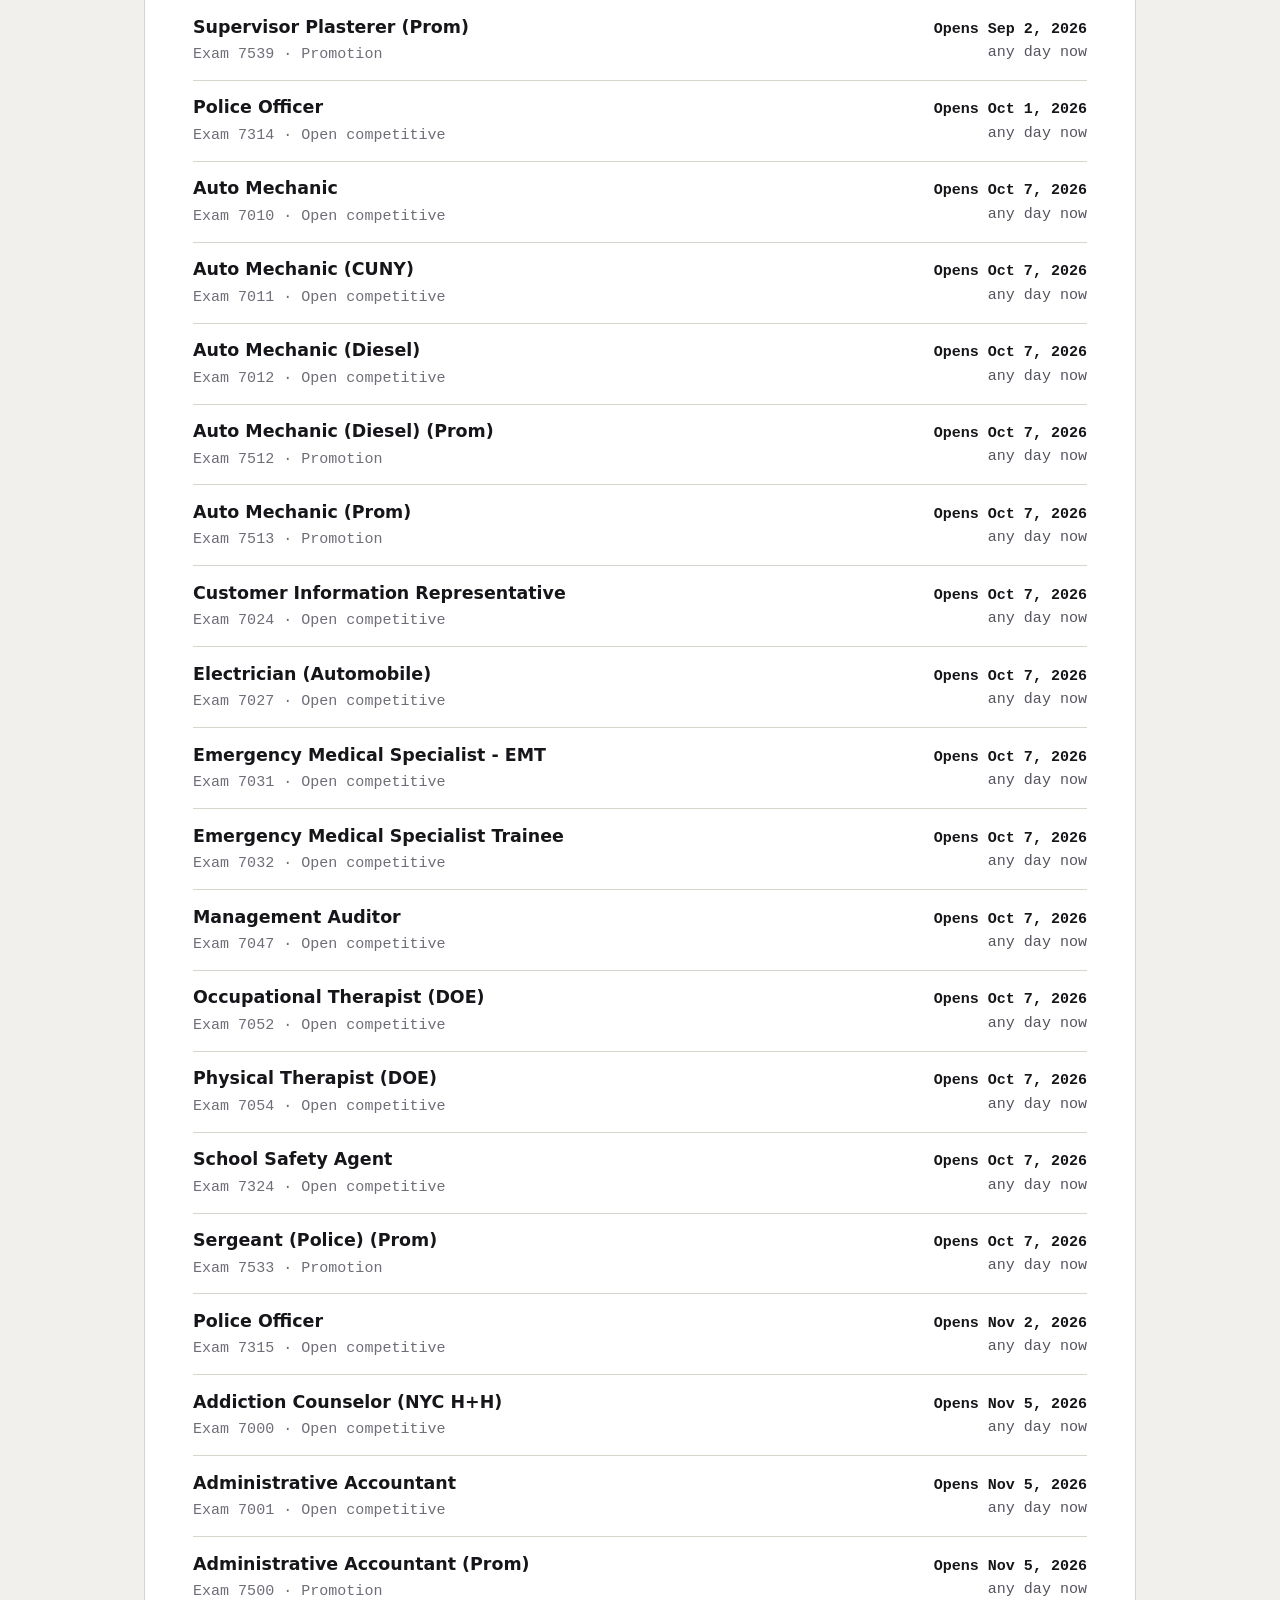
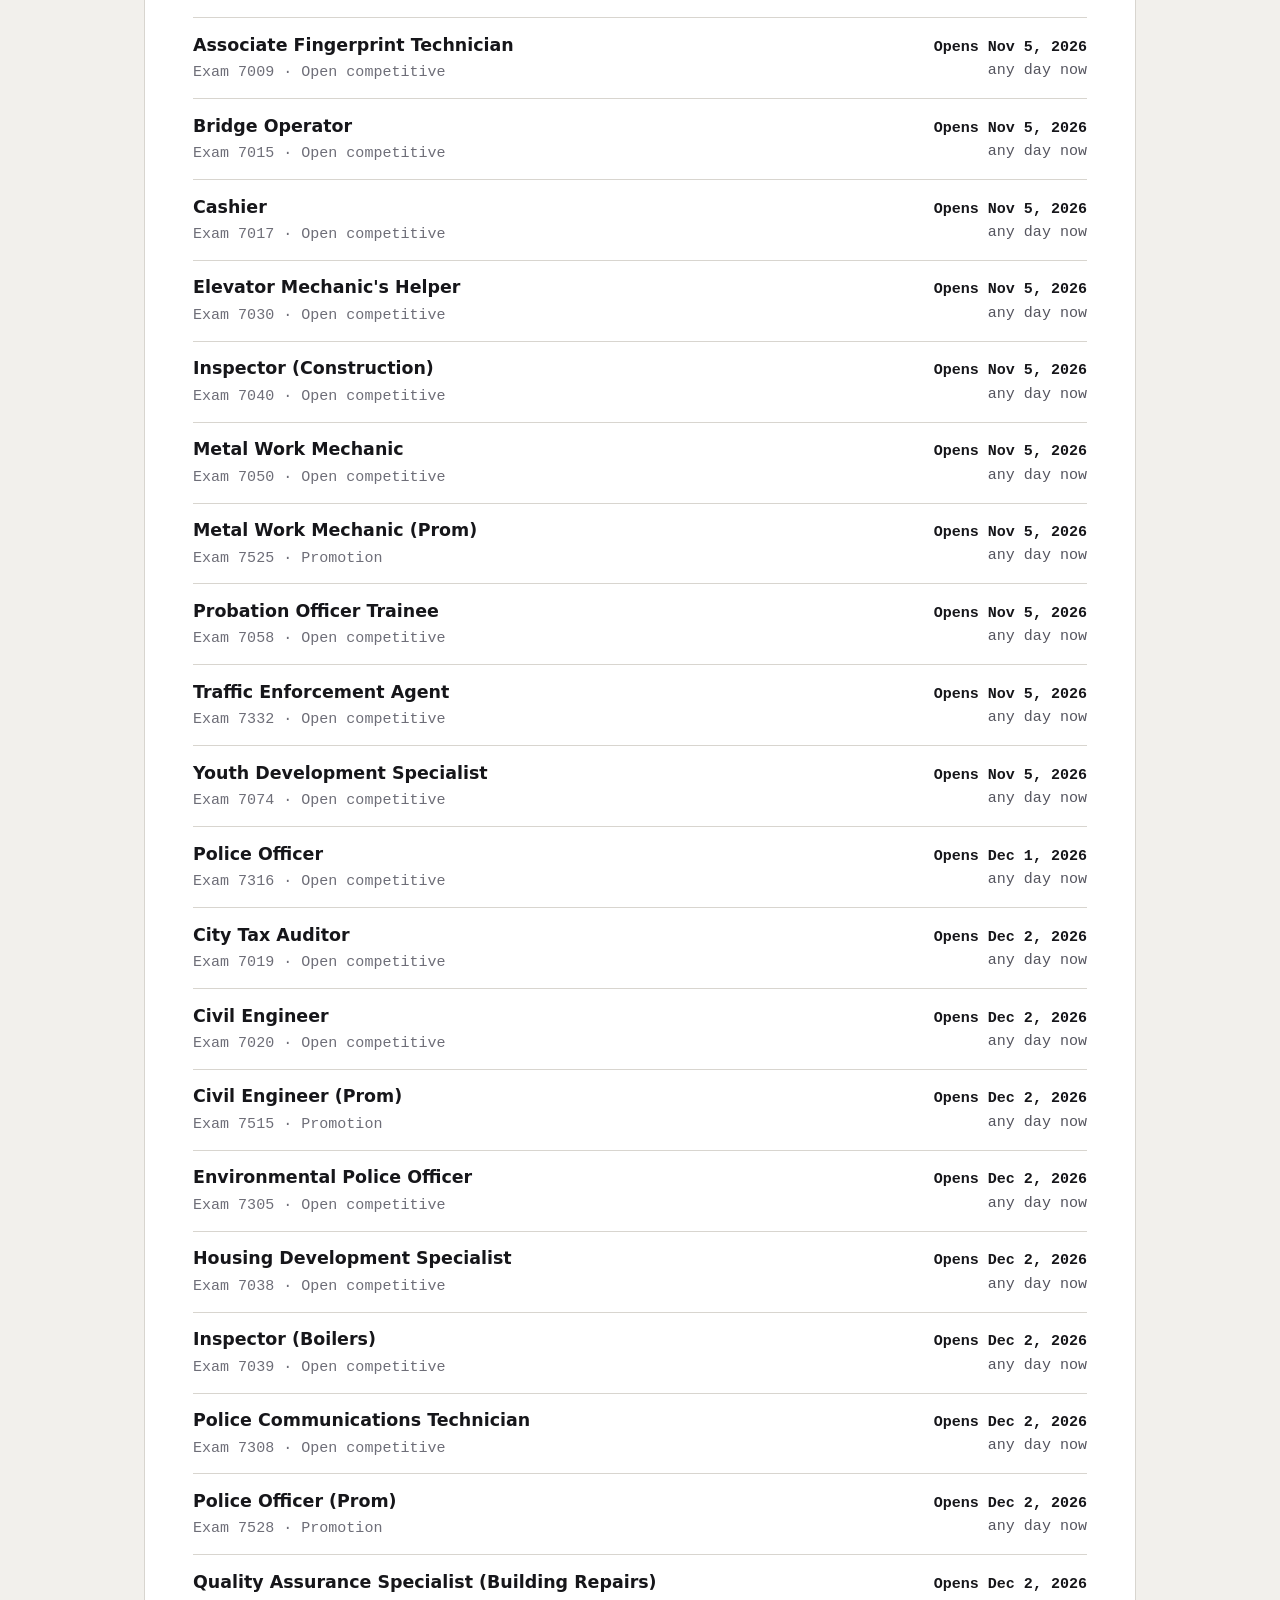
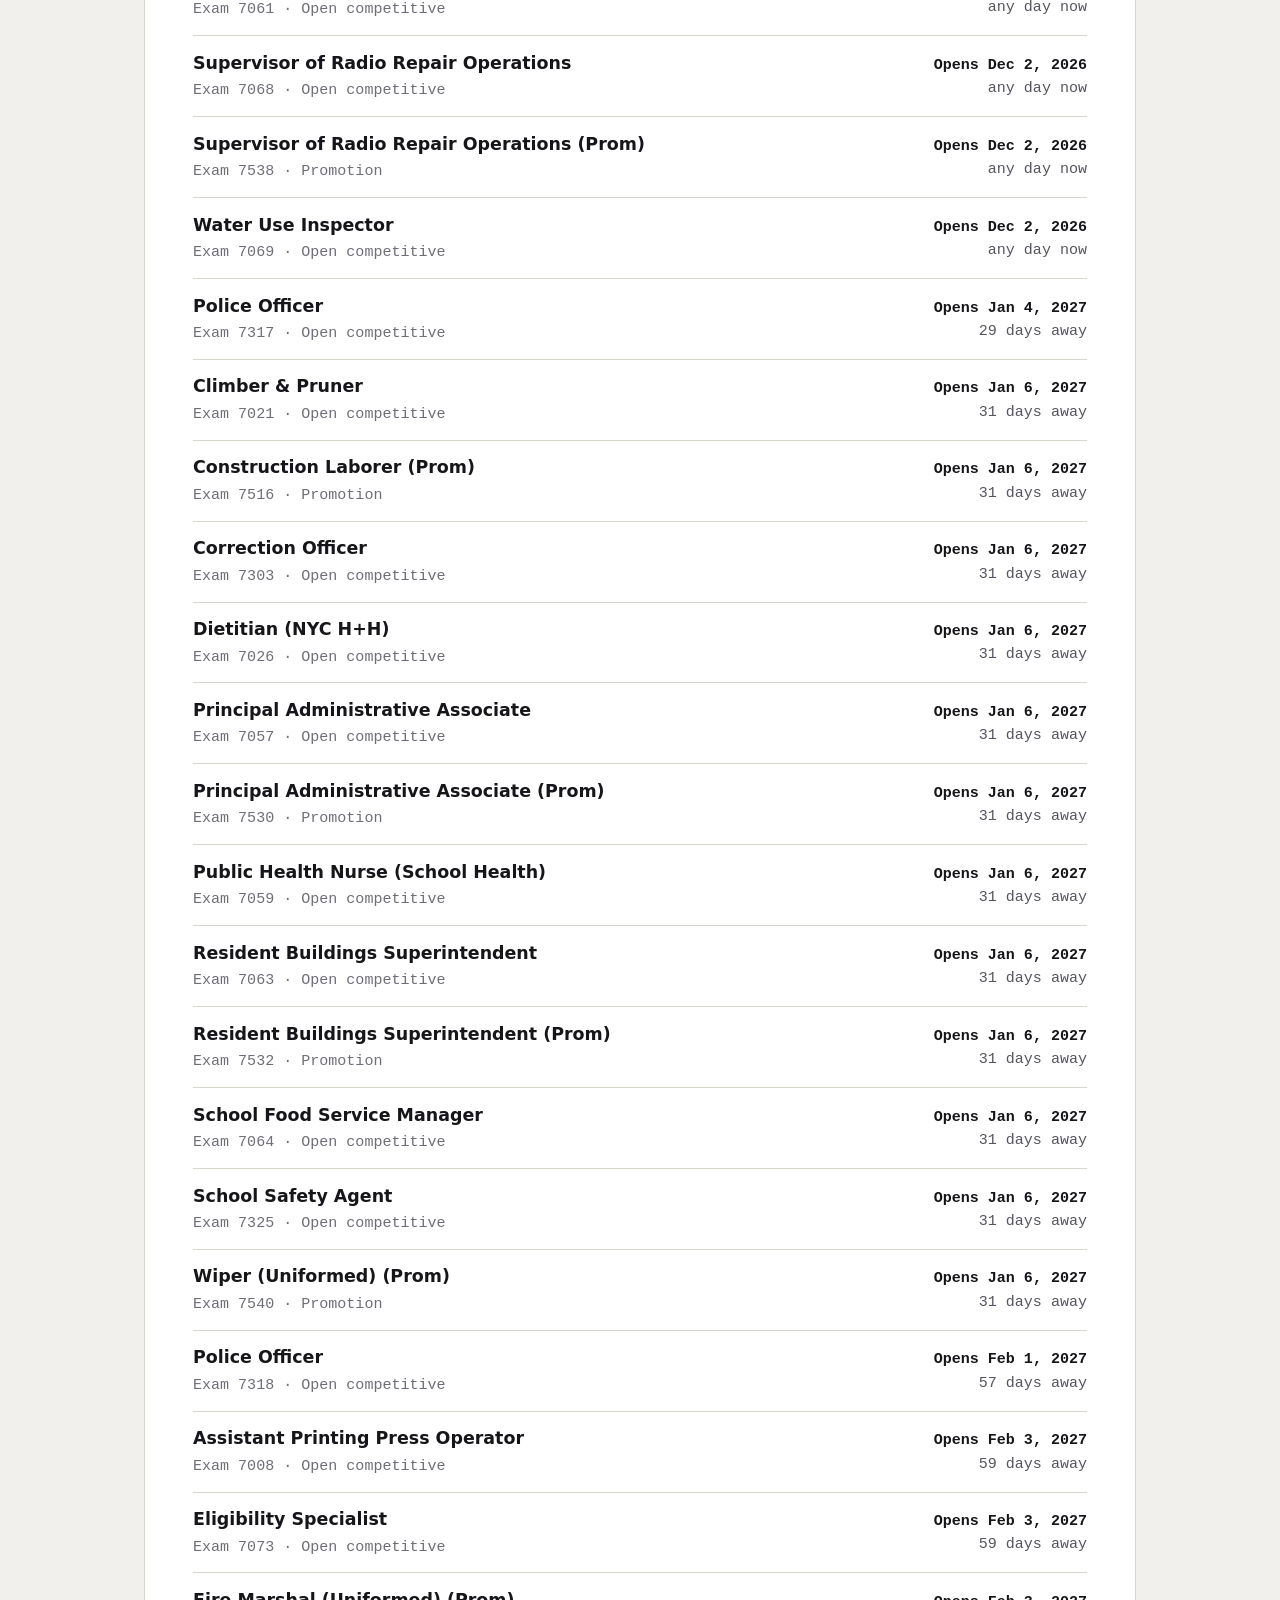
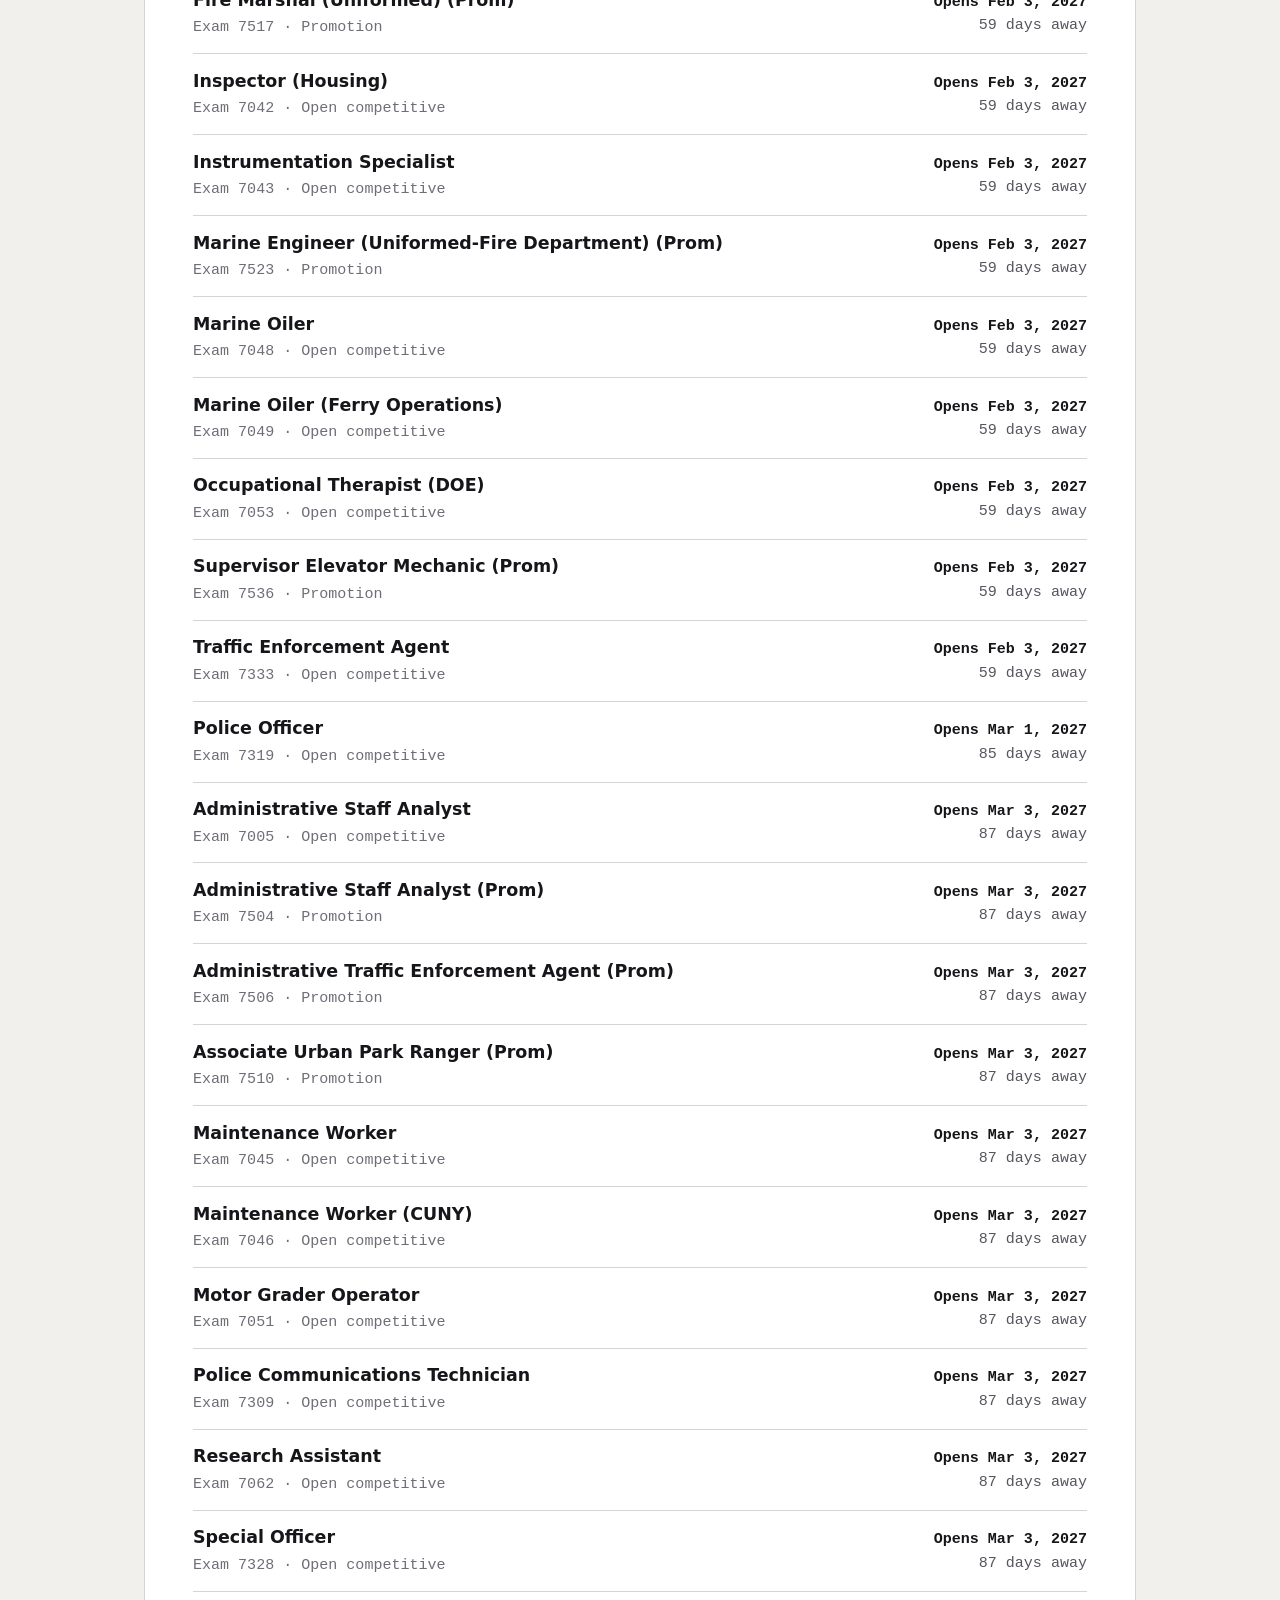
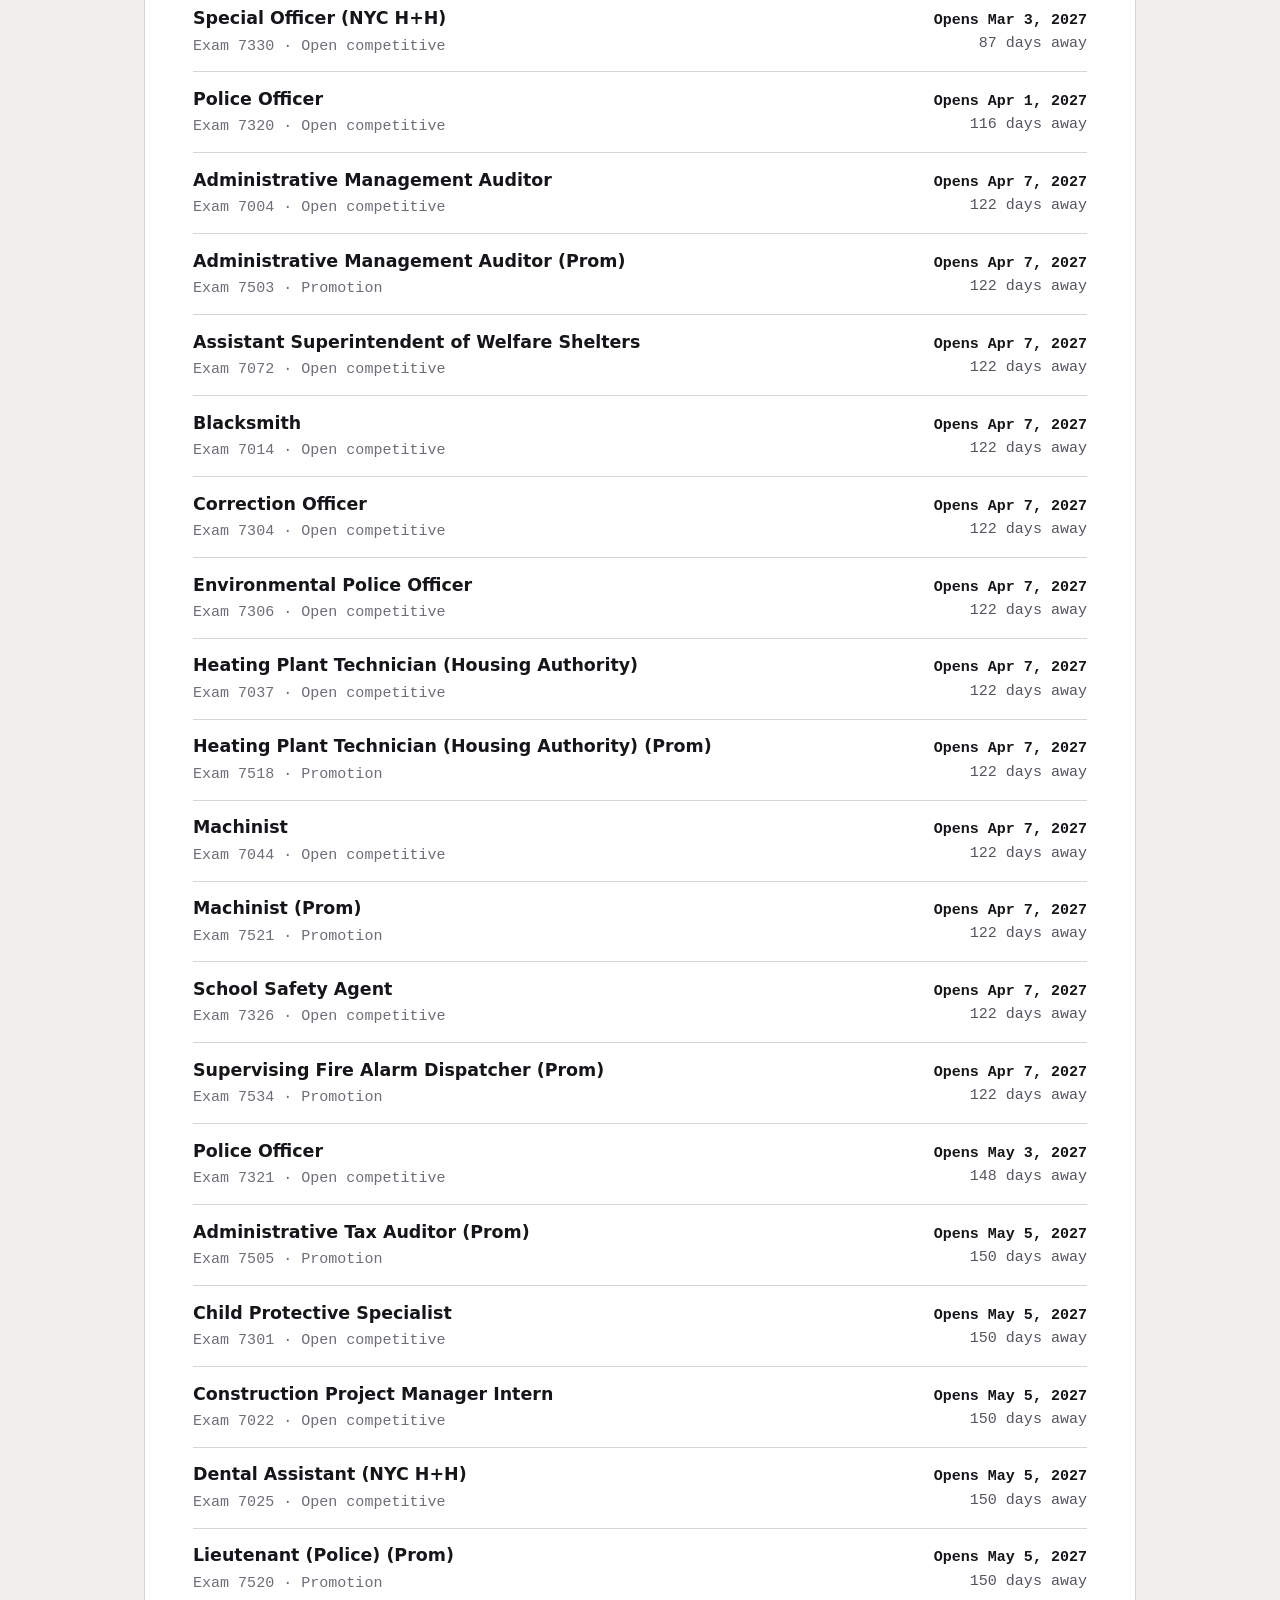
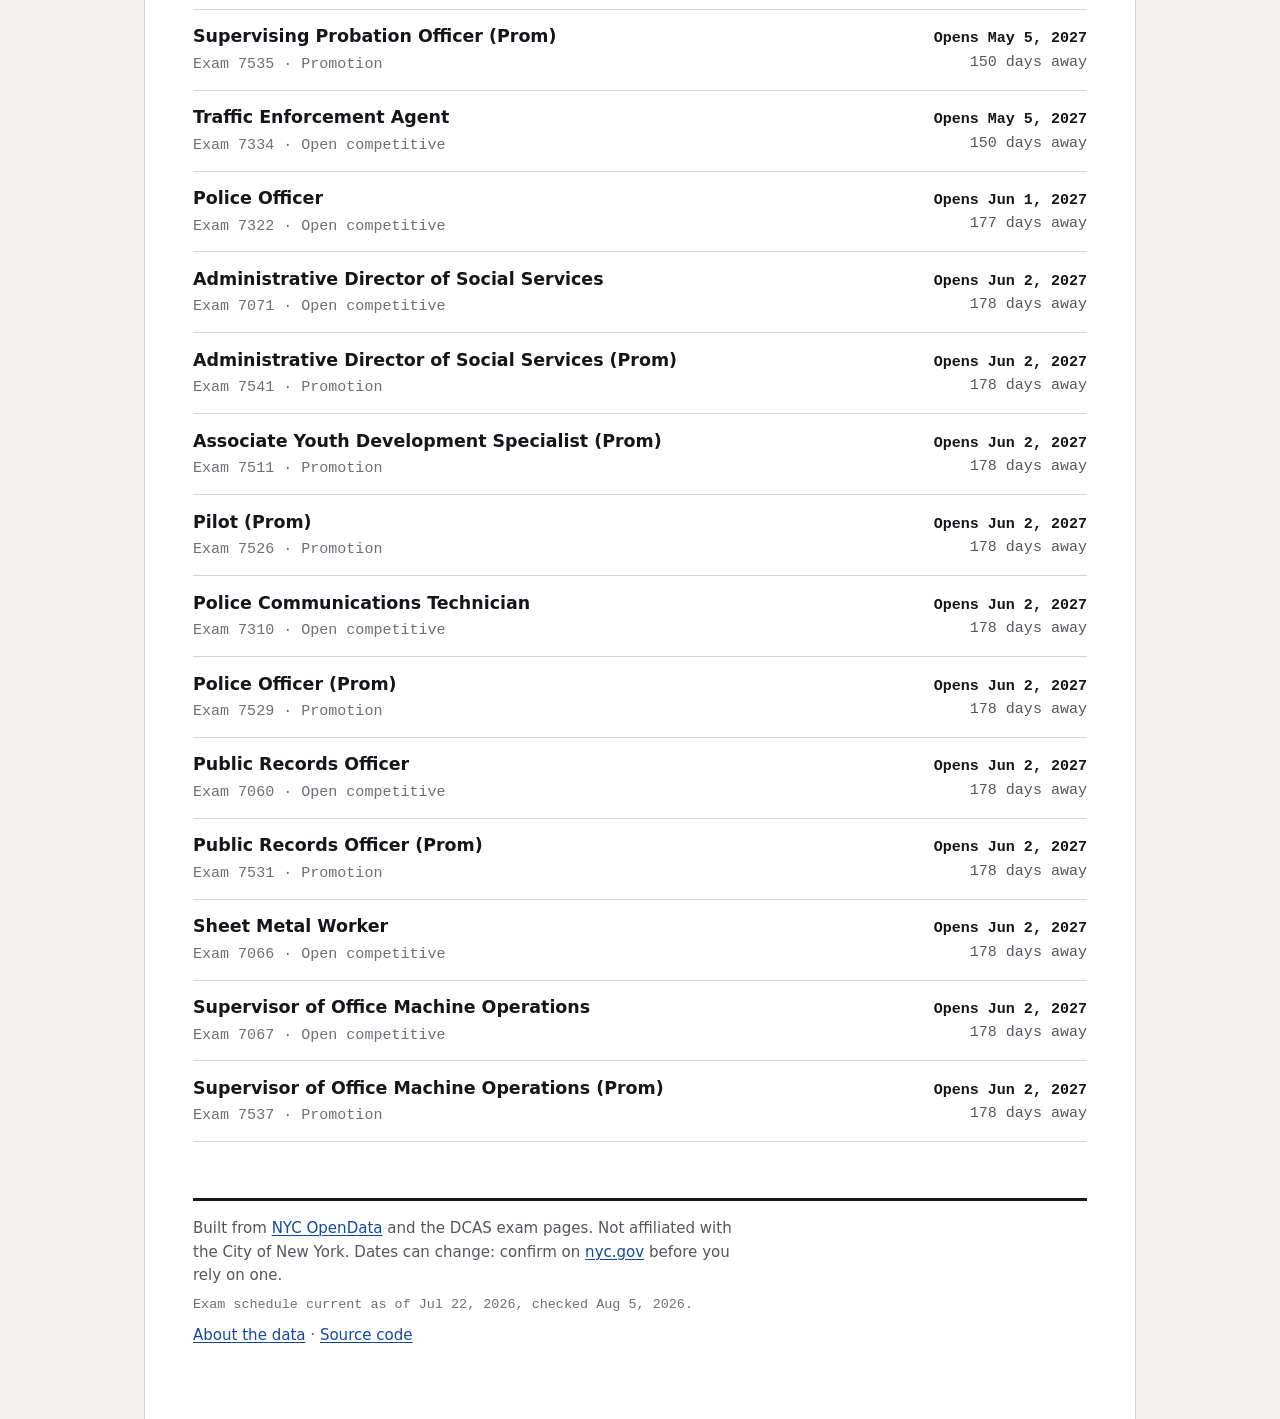
==== commit f16f5ba0: "One name per field, one label per value, one format per date A field-by-field pass over the interfac" ====
--- a/docs/index.html
+++ b/docs/index.html
@@ -39,18 +39,18 @@
 
     <div class="controls">
       <div class="field">
-        <label for="q">Search by job or exam number</label>
+        <label for="q">Search by job title or exam number</label>
         <input type="search" id="q" placeholder="Sanitation Worker, or 6311"
                autocomplete="off" spellcheck="false">
       </div>
       <div class="field" style="flex: 0 1 14rem;">
         <label for="status">Show</label>
         <select id="status">
-          <option value="">Open and coming up</option>
+          <option value="">Accepting and upcoming</option>
           <option value="accepting">Accepting applications</option>
           <option value="upcoming">Upcoming</option>
           <option value="closed">Closed</option>
-          <option value="all">Everything</option>
+          <option value="all">All exams</option>
         </select>
       </div>
       <!-- Exam types are filled in from the data, so a type that turns up in a
@@ -58,7 +58,7 @@
       <div class="field" style="flex: 0 1 16rem;">
         <label for="type">Who can apply</label>
         <select id="type">
-          <option value="">Any exam type</option>
+          <option value="">All exam types</option>
         </select>
       </div>
     </div>
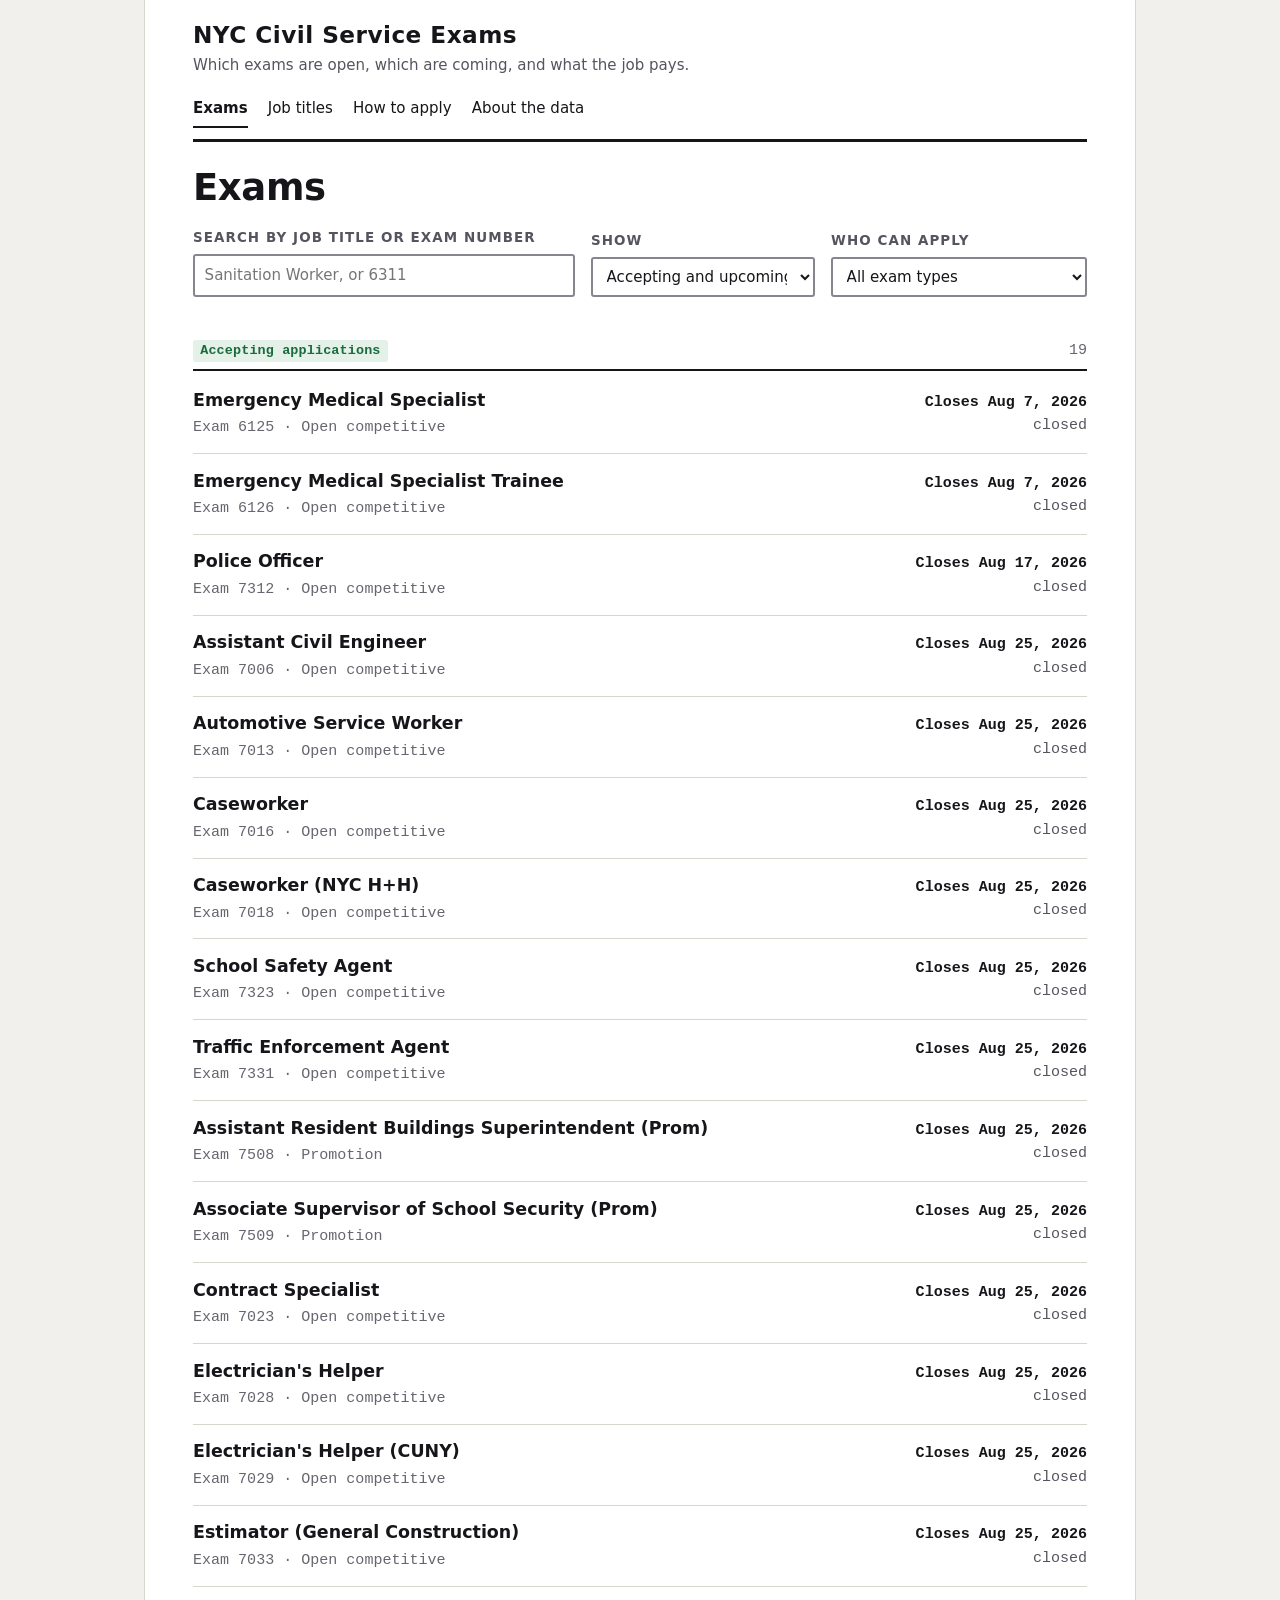
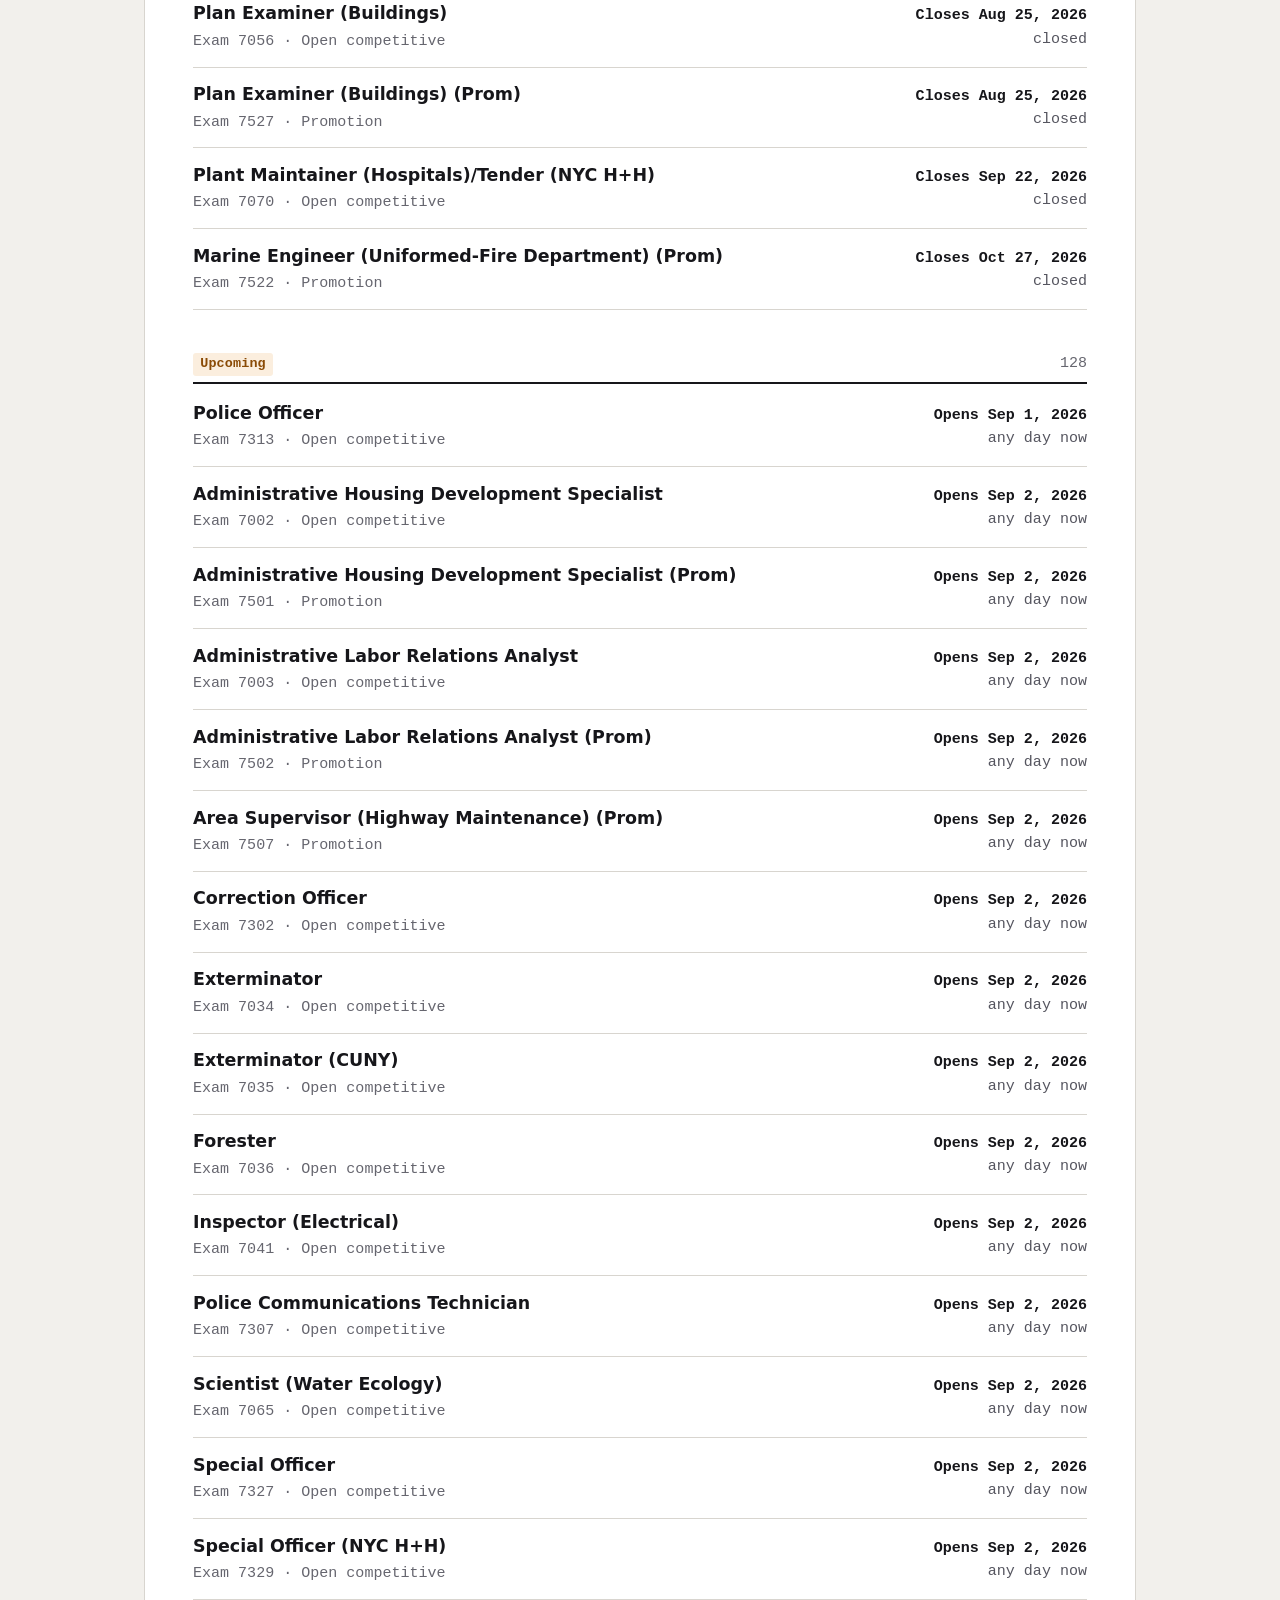
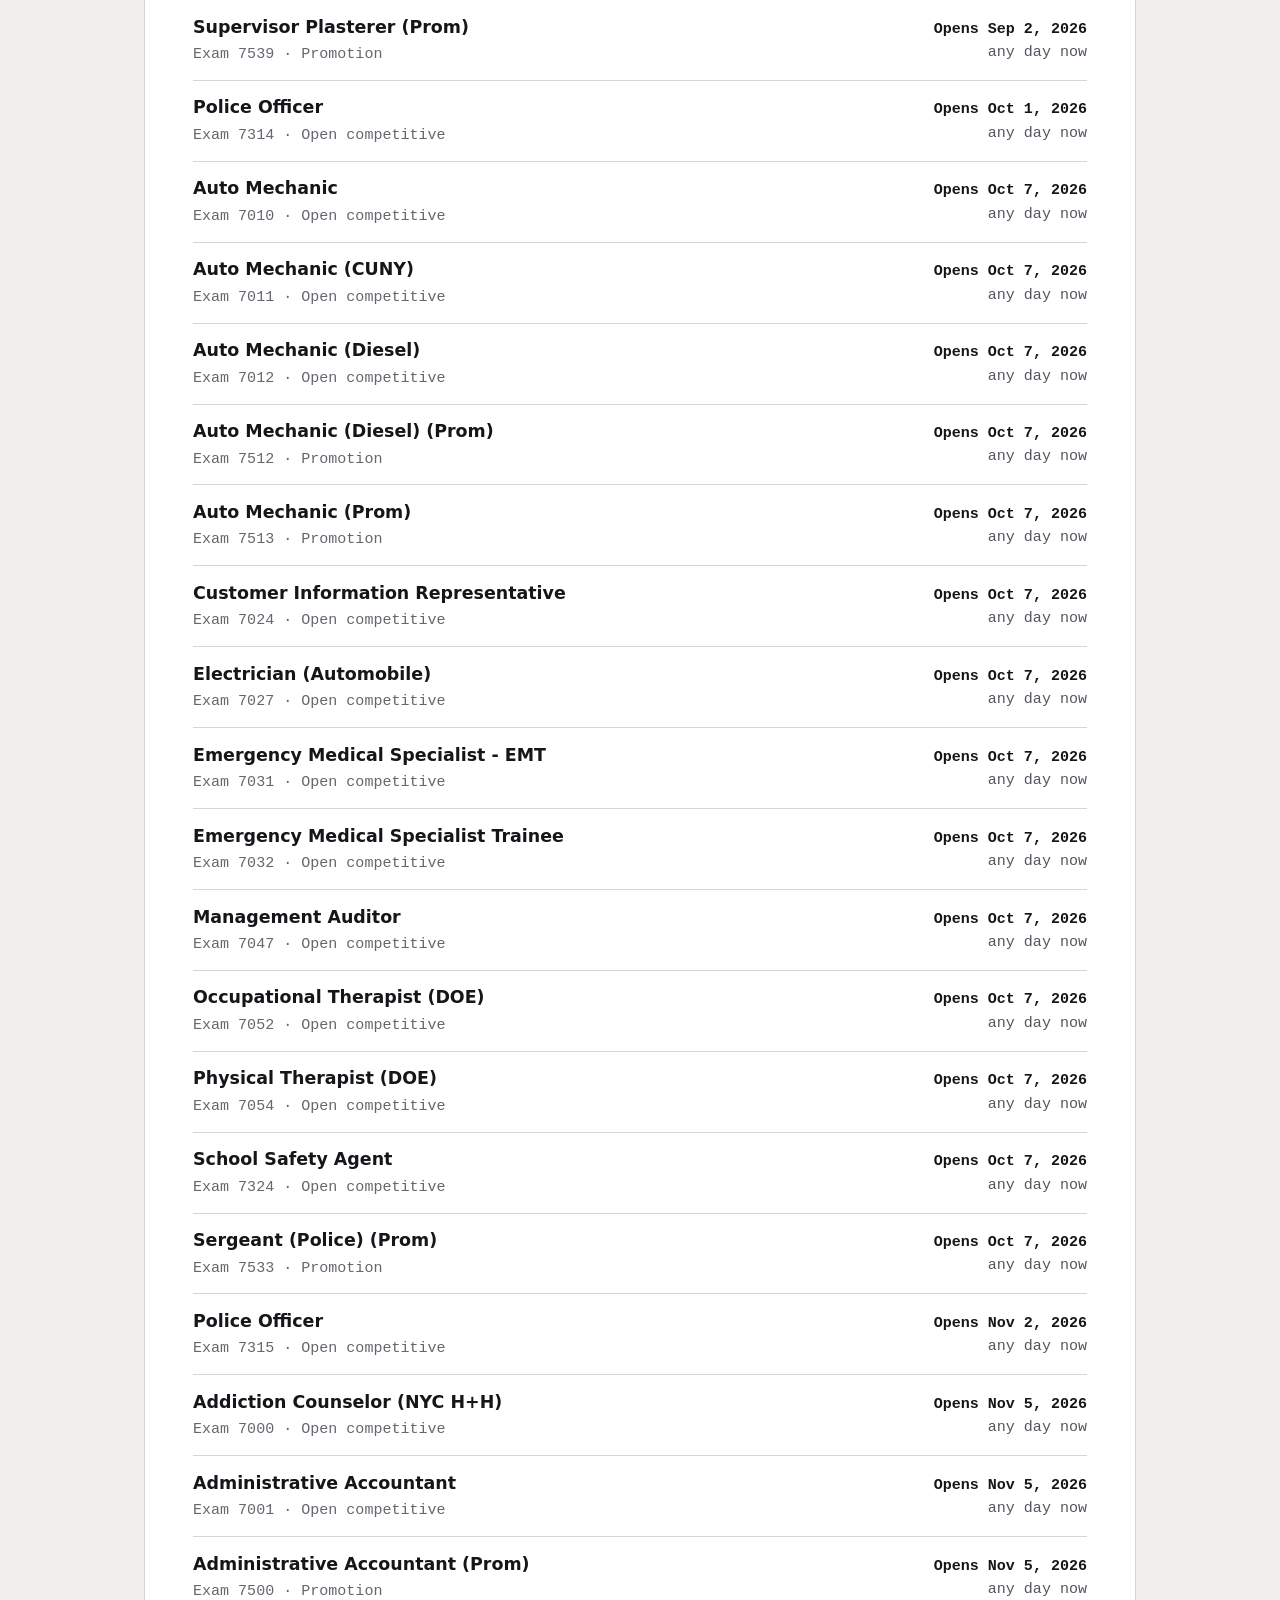
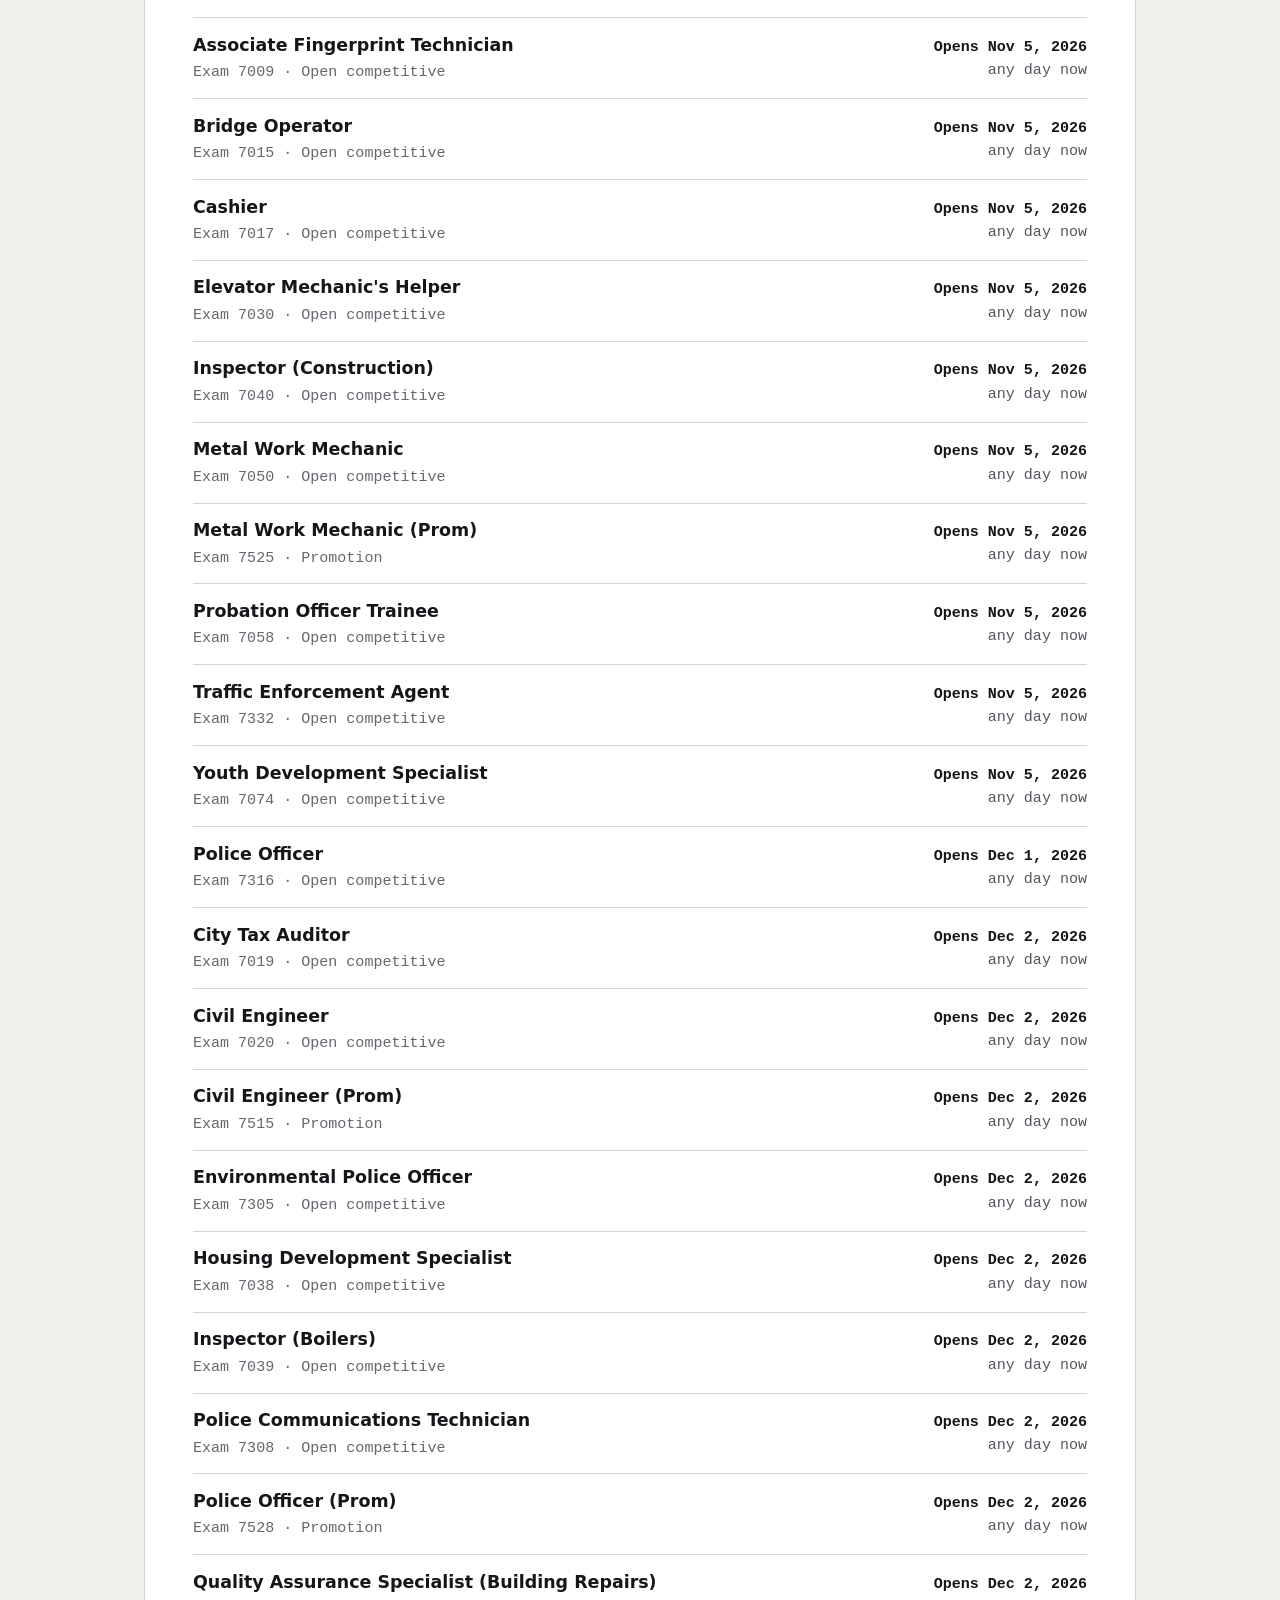
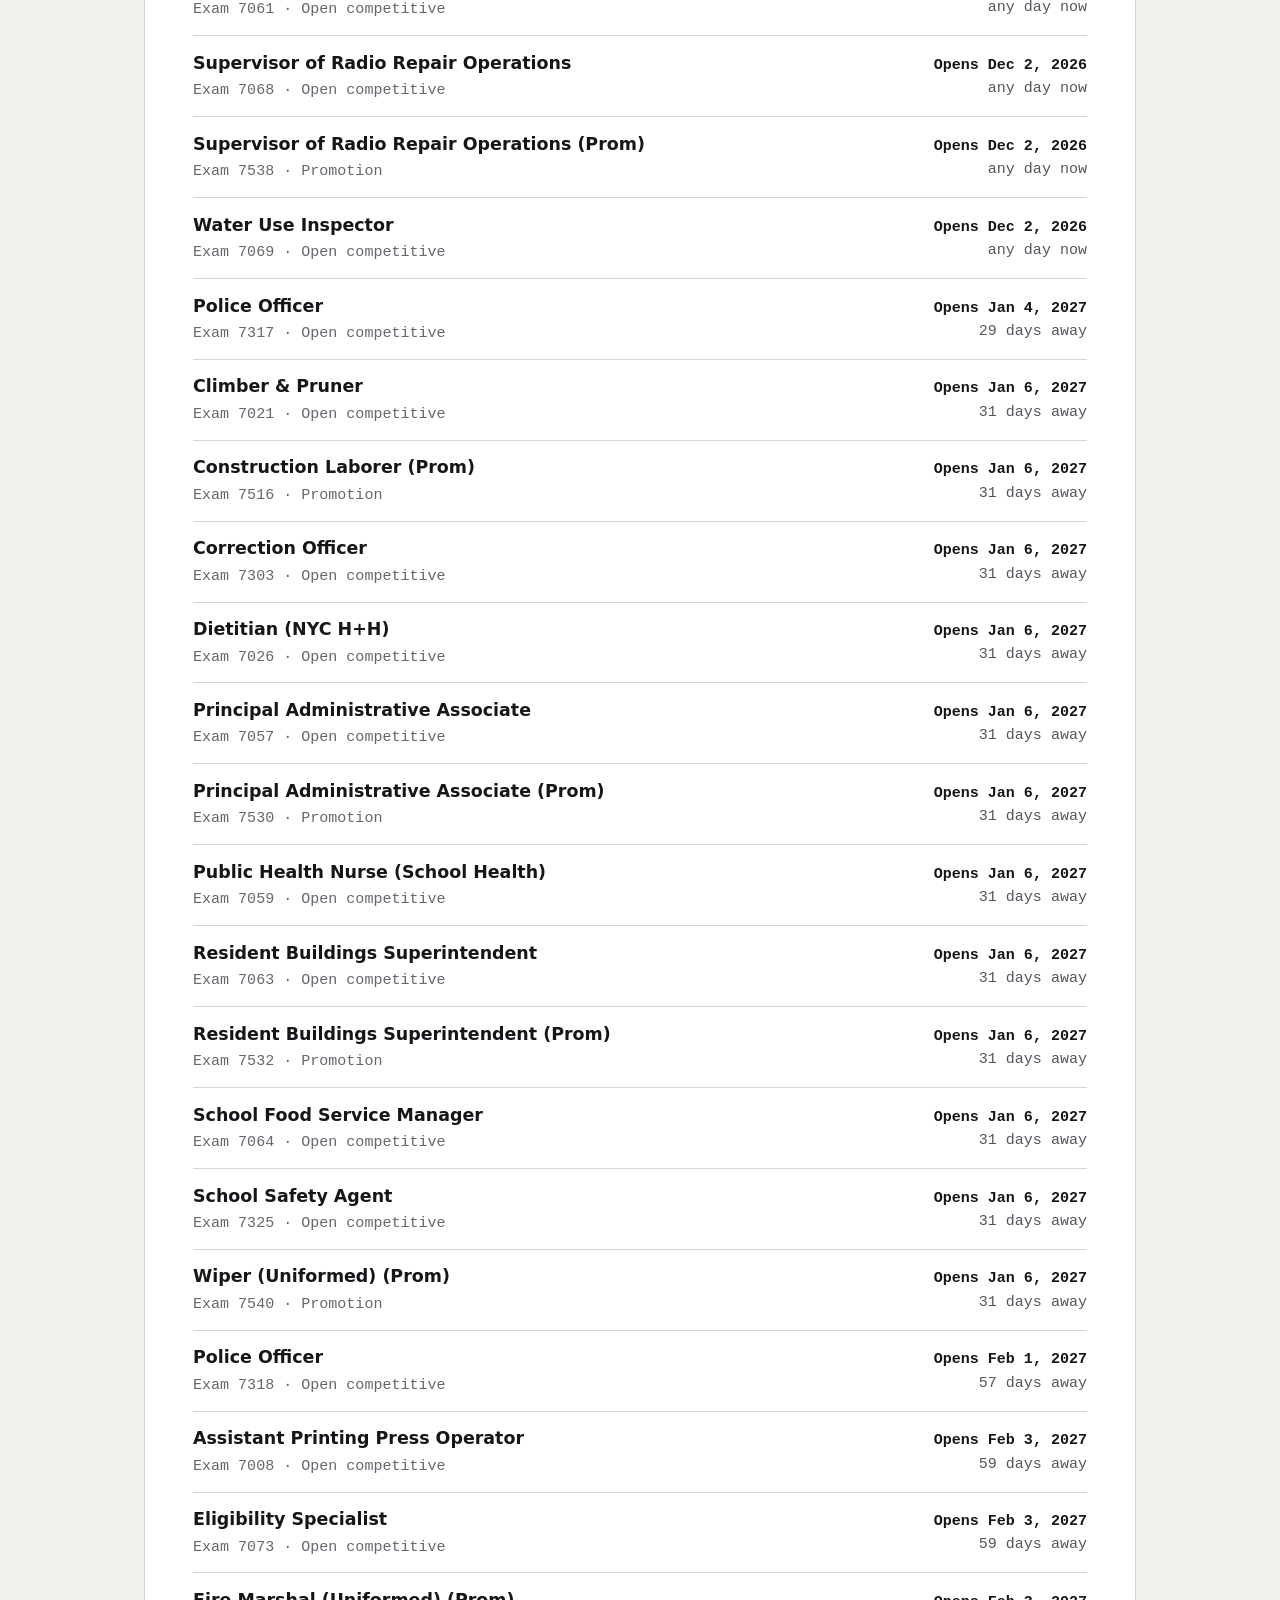
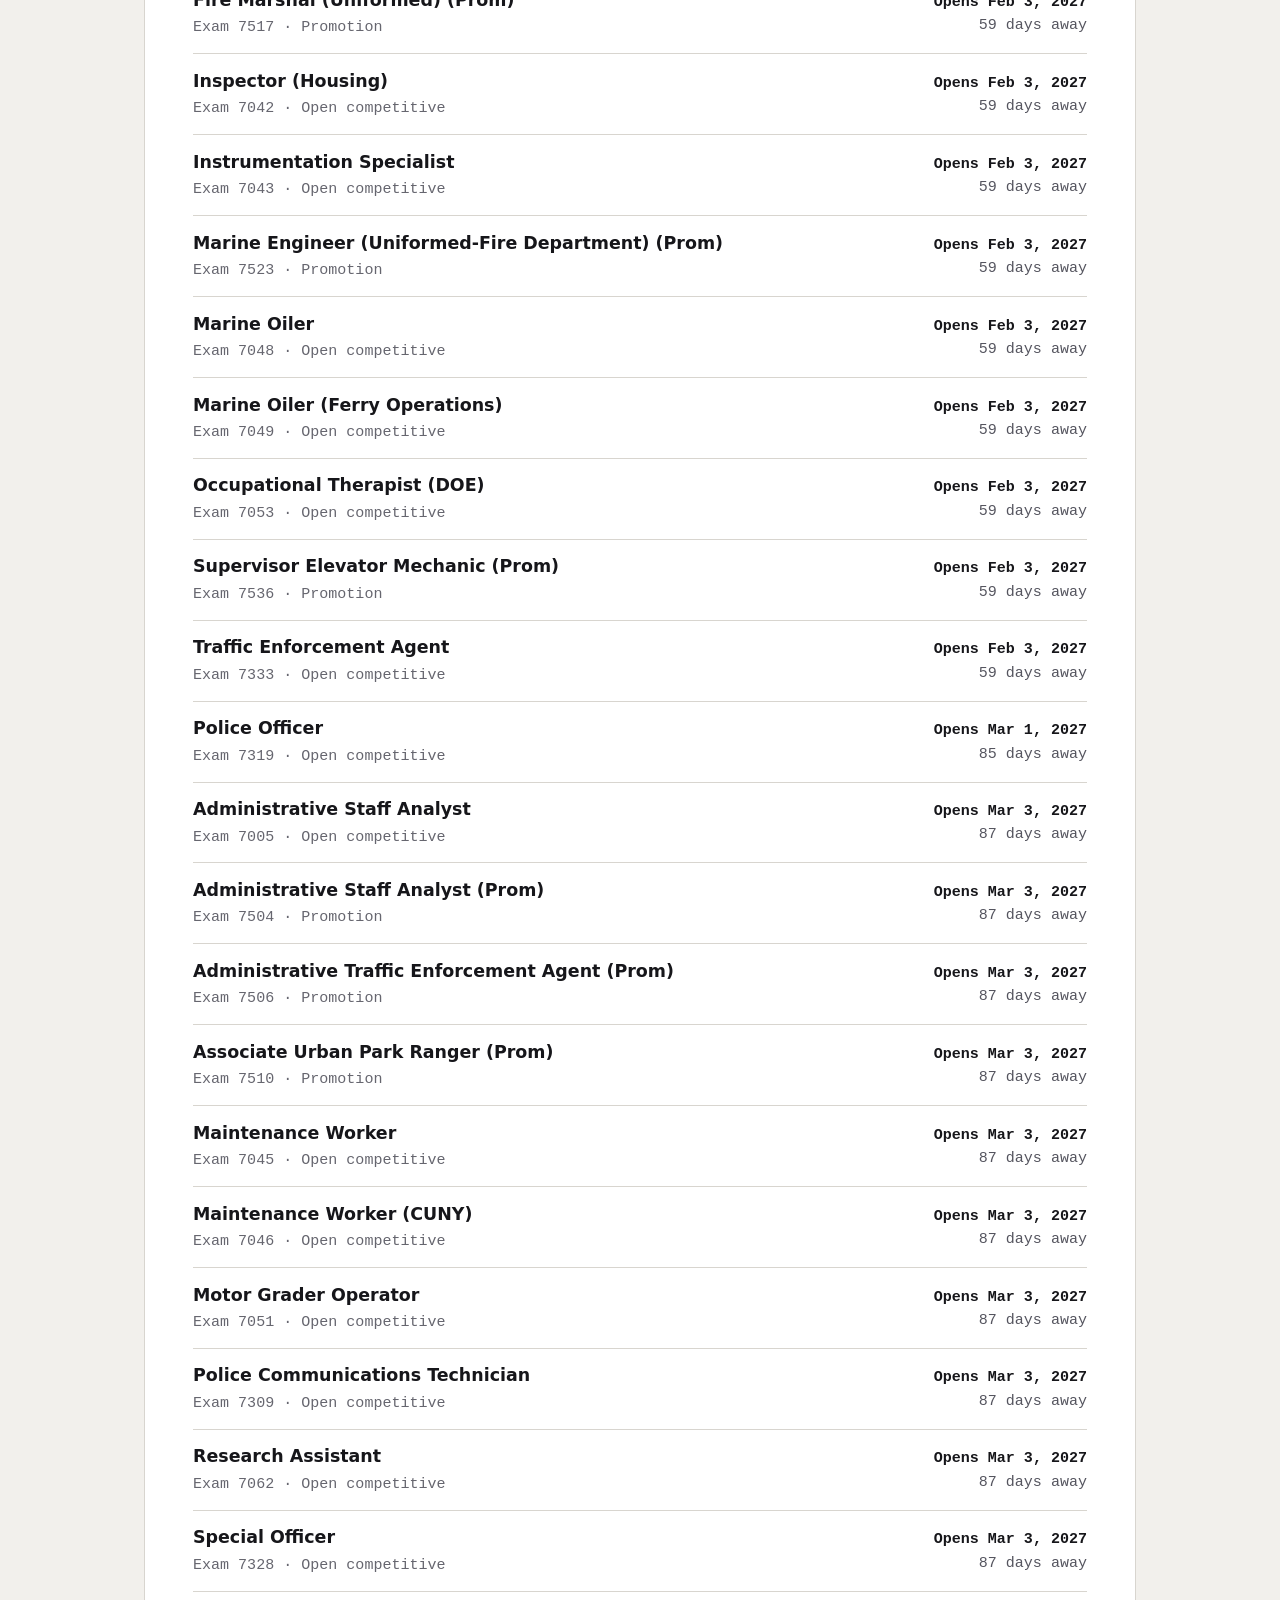
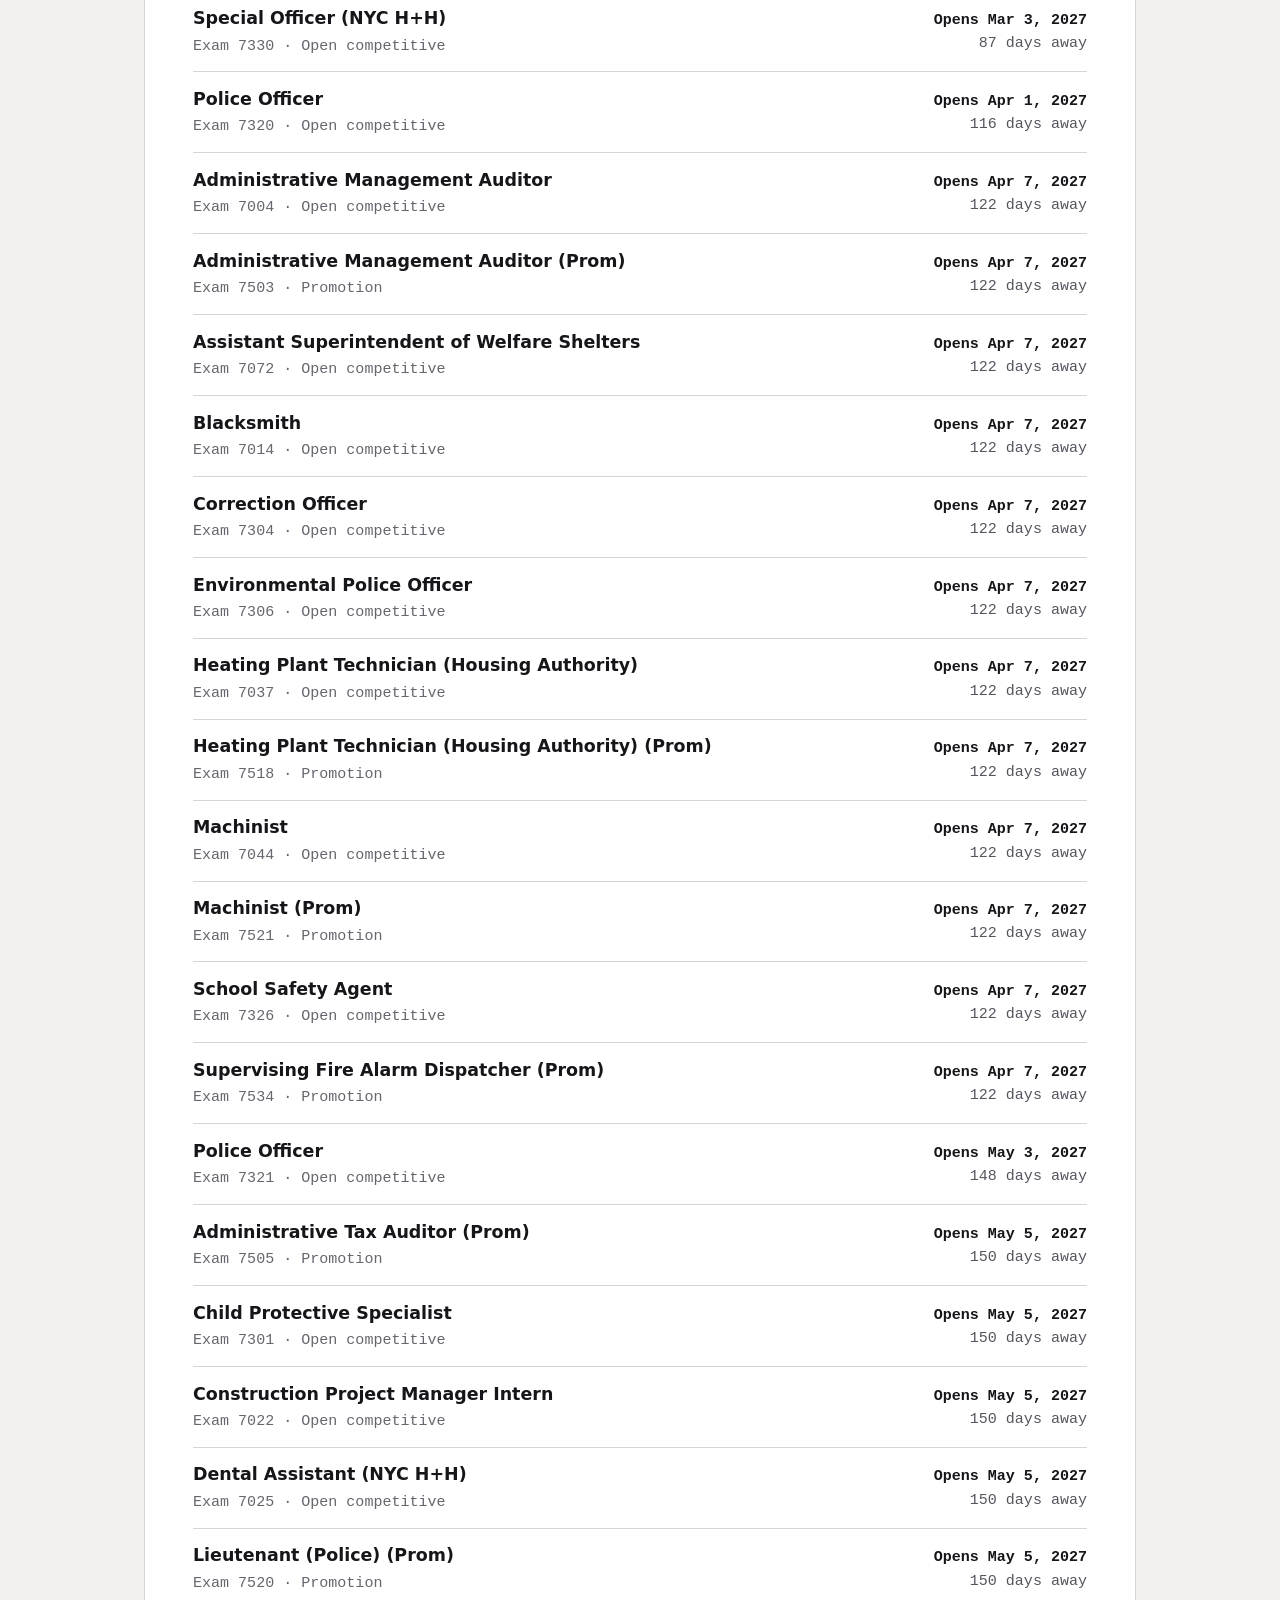
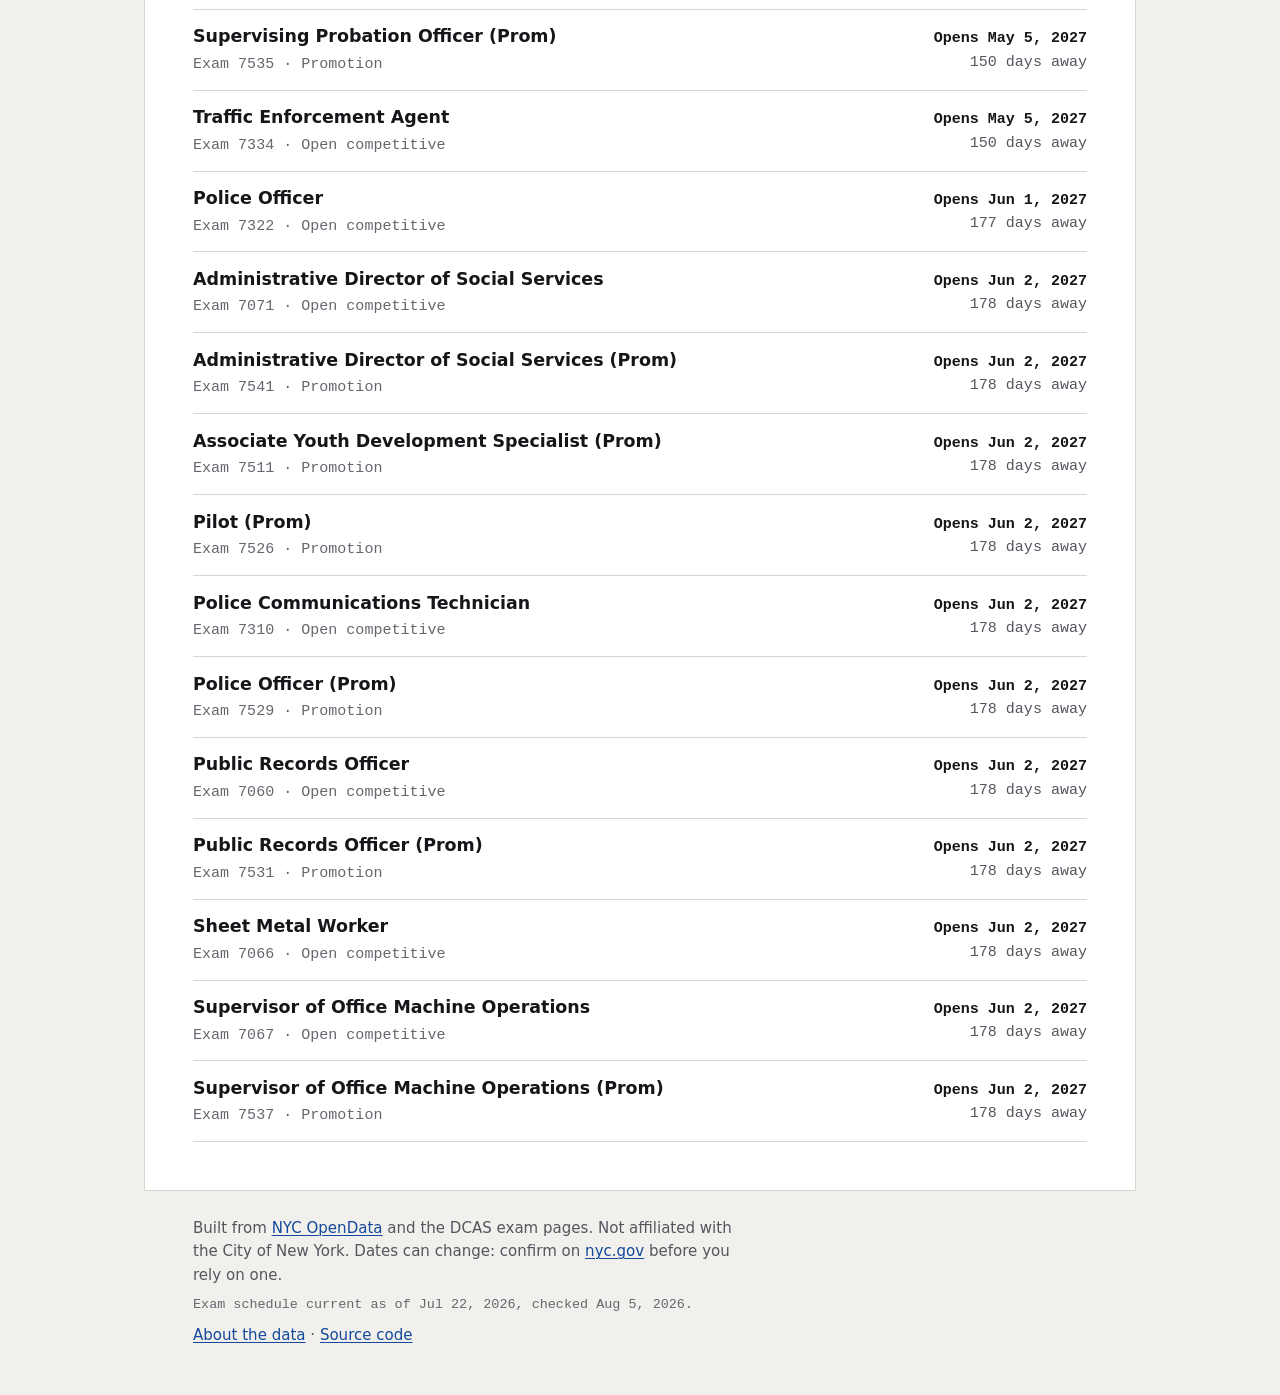
==== commit 6a3dfb1e: "Footer moves off the sheet and onto the board The sheet is a notice pinned to a board. Attribution, " ====
--- a/docs/index.html
+++ b/docs/index.html
@@ -90,6 +90,8 @@
 
   </main>
 
+</div>
+
   <footer class="foot">
     <p>
       Built from <a href="https://opendata.cityofnewyork.us/">NYC OpenData</a>
@@ -104,8 +106,6 @@
     </p>
   </footer>
 
-</div>
-
 <script type="module" src="js/home.js"></script>
 </body>
 </html>
--- a/docs/css/site.css
+++ b/docs/css/site.css
@@ -24,7 +24,11 @@
      color change: python3 tools/contrast.py */
   --ink:          #16161a;   /* on --paper: 18.0:1  AAA */
   --ink-soft:     #55555f;   /* on --paper:  7.4:1  AAA */
-  --ink-faint:    #6e6e78;   /* on --paper:  5.0:1  AA   smallest we allow */
+  --ink-faint:    #66666f;   /* on --paper: 5.7:1, on --board: 5.0:1  AA
+                                Darkened when the footer moved onto the board:
+                                the old value passed on paper at 5.0 and failed
+                                on the board at 4.4. One token that clears both
+                                surfaces beats an exception for one of them. */
 
   --rule:         #16161a;   /* the hard rules under headings */
   --rule-hair:    #d8d5cf;   /* row hairlines. Decorative: they separate rows
@@ -131,7 +135,13 @@
   font-size: var(--t-base);
   line-height: 1.55;
   /* The sheet sits on the board with a hairline, not a shadow. A drop shadow
-     is the polished-app look this project is deliberately outside of. */
+     is the polished-app look this project is deliberately outside of.
+
+     Column layout so the sheet grows to fill a short viewport and the footer
+     sits below it on the board rather than floating. */
+  min-height: 100vh;
+  display: flex;
+  flex-direction: column;
 }
 
 /* Skip link. Visible the moment it is focused, invisible otherwise. */
@@ -164,14 +174,19 @@
    3. The sheet
    -------------------------------------------------------------------------- */
 
+/* The notice itself. Everything inside is the thing pinned to the board;
+   the footer is the board. Now that the footer sits outside, the sheet needs
+   a bottom edge so it reads as a piece of paper rather than a column that
+   runs out. */
 .sheet {
   max-width: var(--sheet);
+  width: 100%;
   margin: 0 auto;
   background: var(--paper);
-  border-left: 1px solid var(--rule-hair);
-  border-right: 1px solid var(--rule-hair);
-  padding: 0 clamp(1rem, 4vw, 3rem) 4rem;
-  min-height: 100vh;
+  border: 1px solid var(--rule-hair);
+  border-top: 0;
+  padding: 0 clamp(1rem, 4vw, 3rem) 3rem;
+  flex: 1 0 auto;
 }
 
 /* --- masthead ----------------------------------------------------------- */
@@ -542,13 +557,22 @@
    -------------------------------------------------------------------------- */
 
 .foot {
-  margin-top: 3.5rem;
-  padding-top: 1rem;
-  border-top: 3px solid var(--rule);
+  flex: 0 0 auto;
+  width: 100%;
+  max-width: var(--sheet);
+  margin: 0 auto;
+  /* Same gutters as the sheet, so the footer text sits on the same left edge
+     as the text above it even though it is on a different surface. The
+     transparent border matches the sheet's hairline: without it the footer
+     text sits one pixel left of everything above it. */
+  padding: 1.6rem clamp(1rem, 4vw, 3rem) 3rem;
+  border-left: 1px solid transparent;
+  border-right: 1px solid transparent;
   font-size: var(--t-sm);
   color: var(--ink-soft);
 }
 .foot p { margin: 0 0 0.5rem; max-width: var(--measure); }
+.foot p:last-child { margin-bottom: 0; }
 
 /* --------------------------------------------------------------------------
    12. Motion
@@ -564,8 +588,10 @@
 /* Print. The page is already a sheet of paper, so this is mostly getting the
    board and the navigation out of the way. */
 @media print {
-  body { background: #fff; }
+  body { background: #fff; display: block; }
   .sheet { border: 0; max-width: none; }
+  /* On paper there is no board, so the footer needs a rule to separate it. */
+  .foot { max-width: none; border-top: 1px solid #000; padding-top: 0.6rem; }
   .nav, .controls, .btn-row { display: none; }
   a { color: #000; }
 }
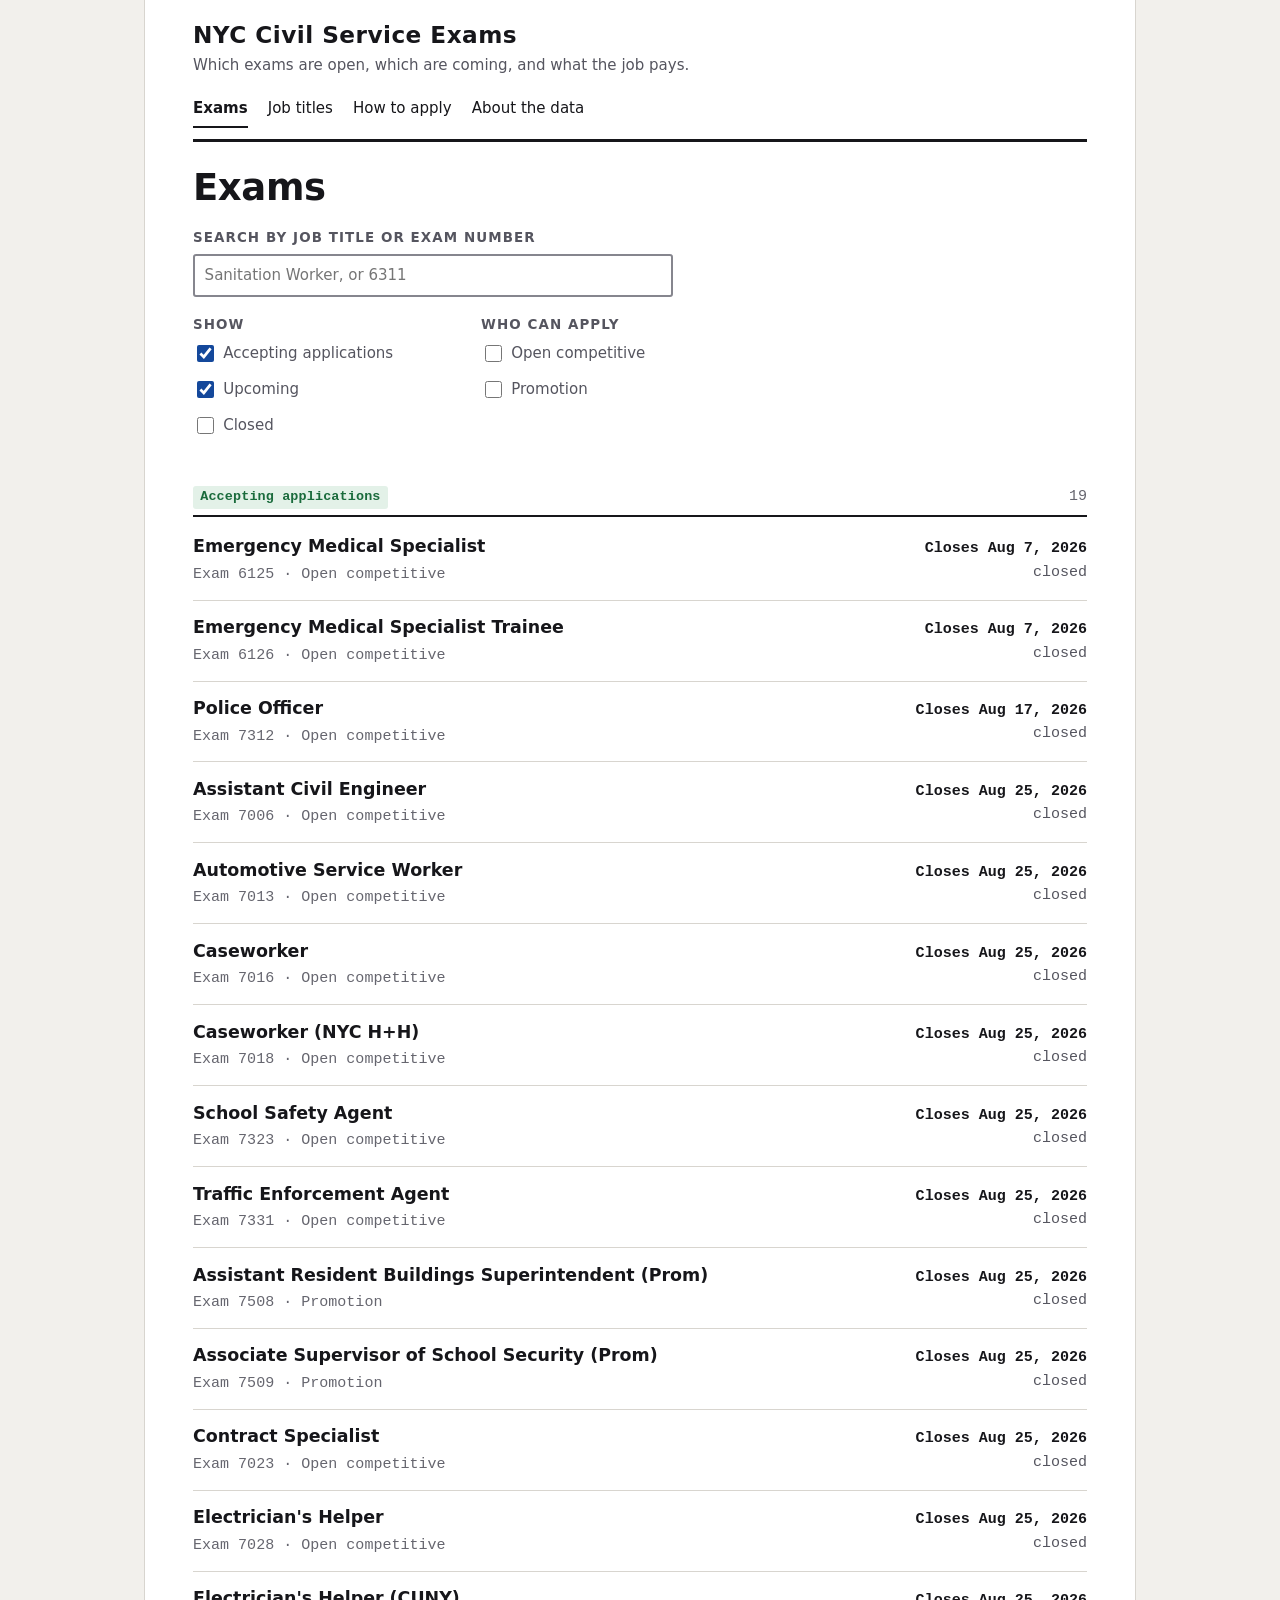
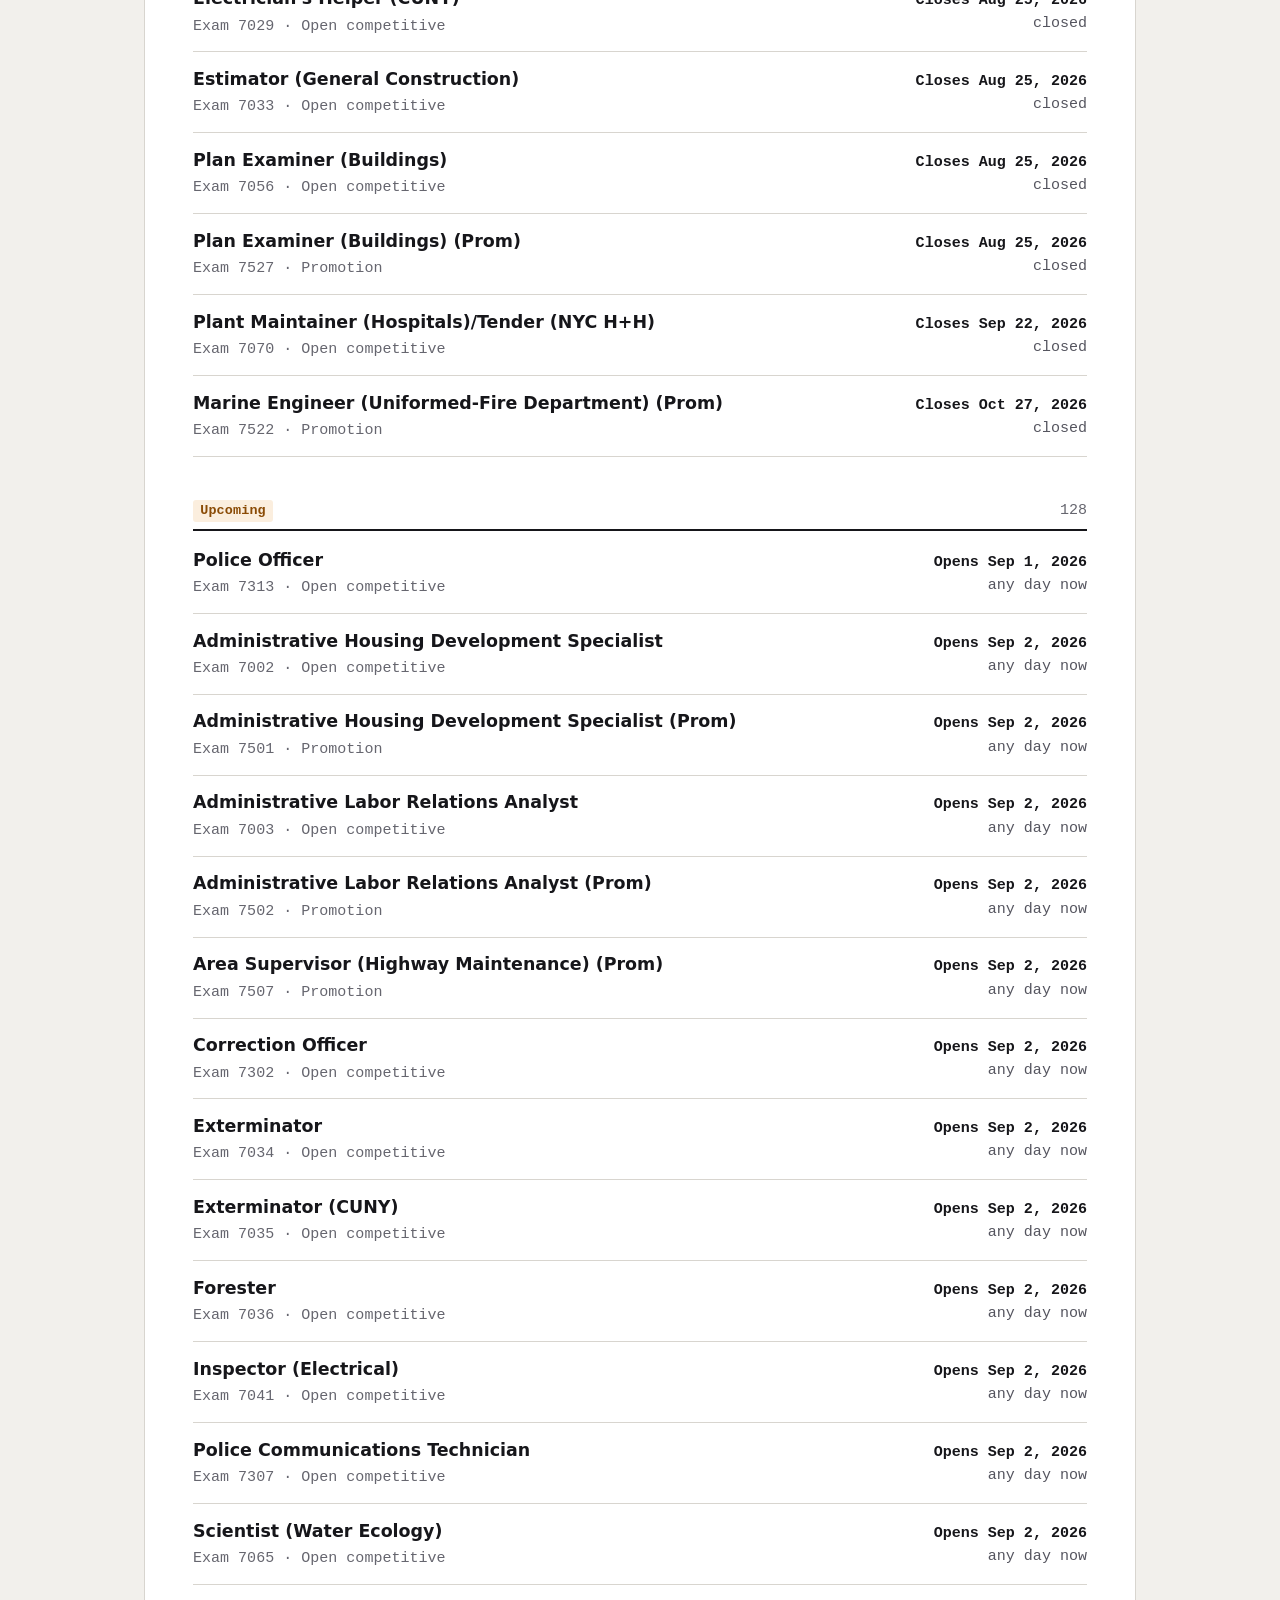
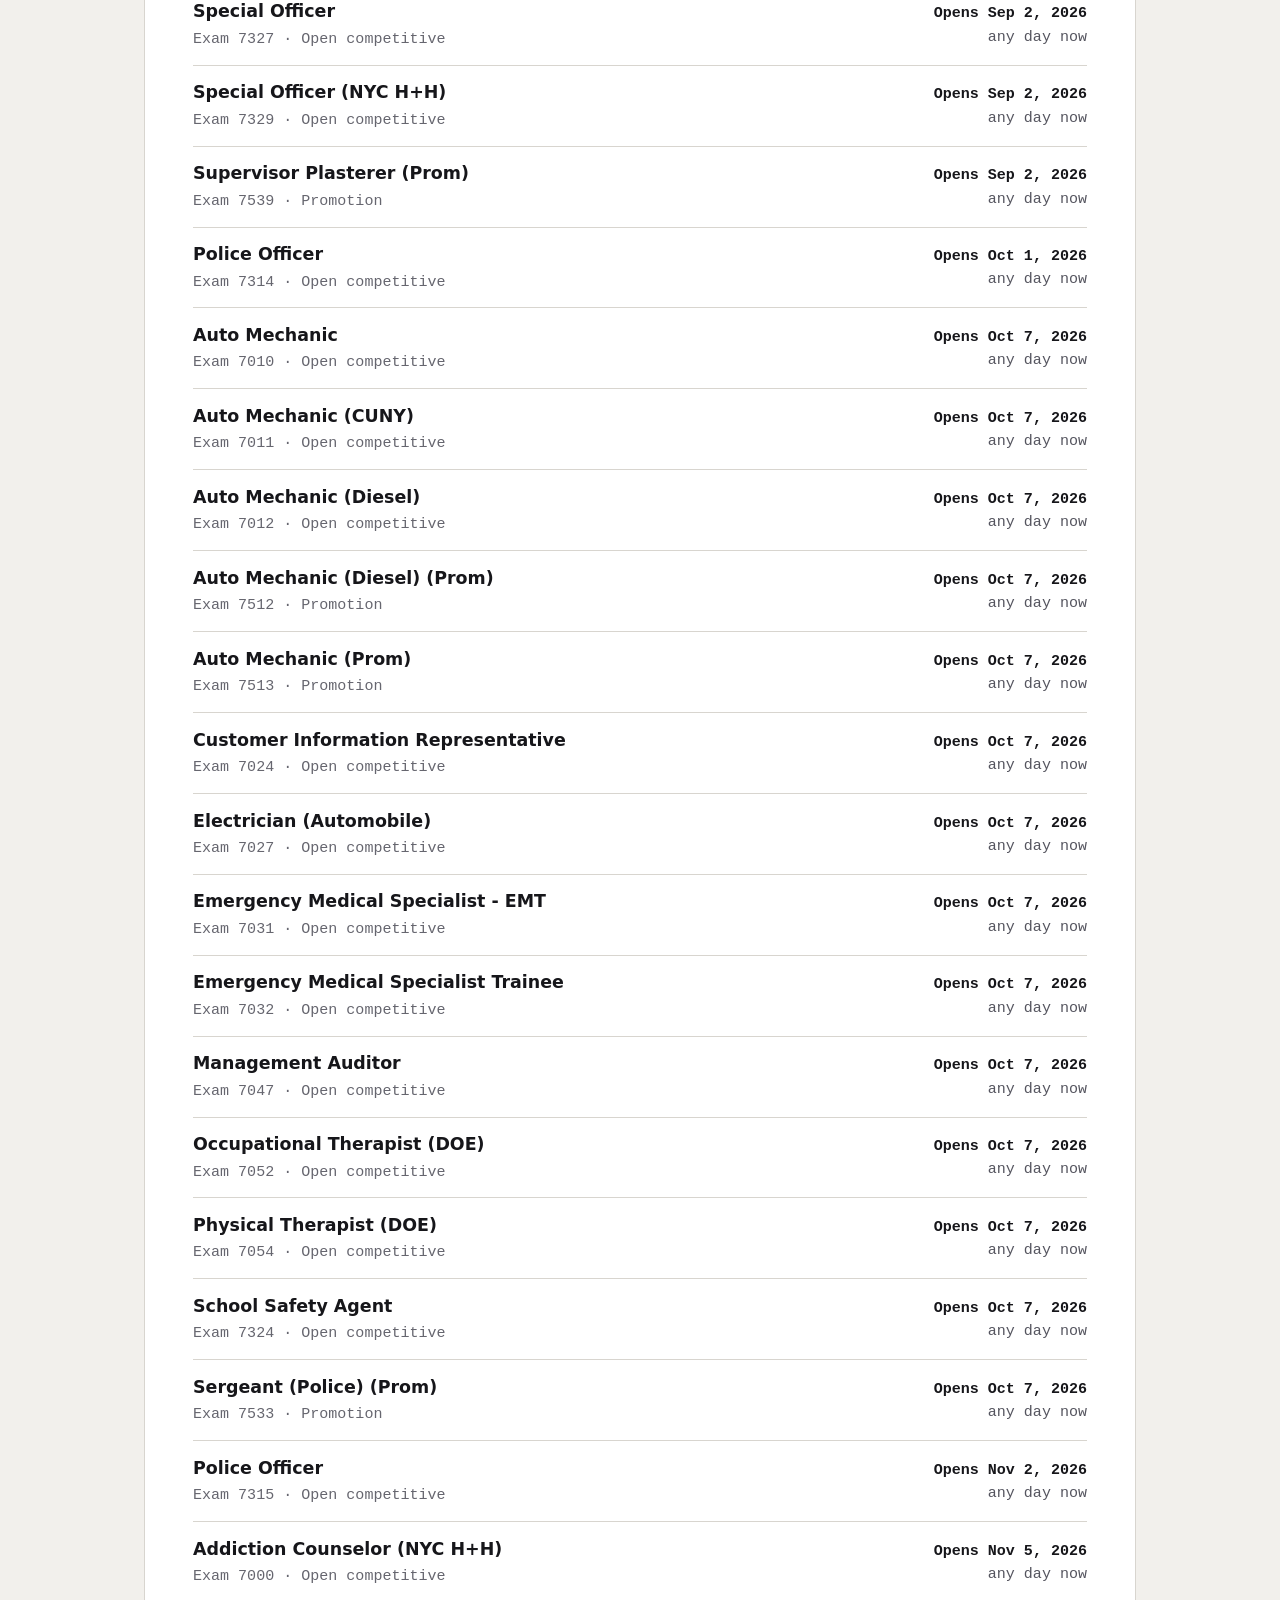
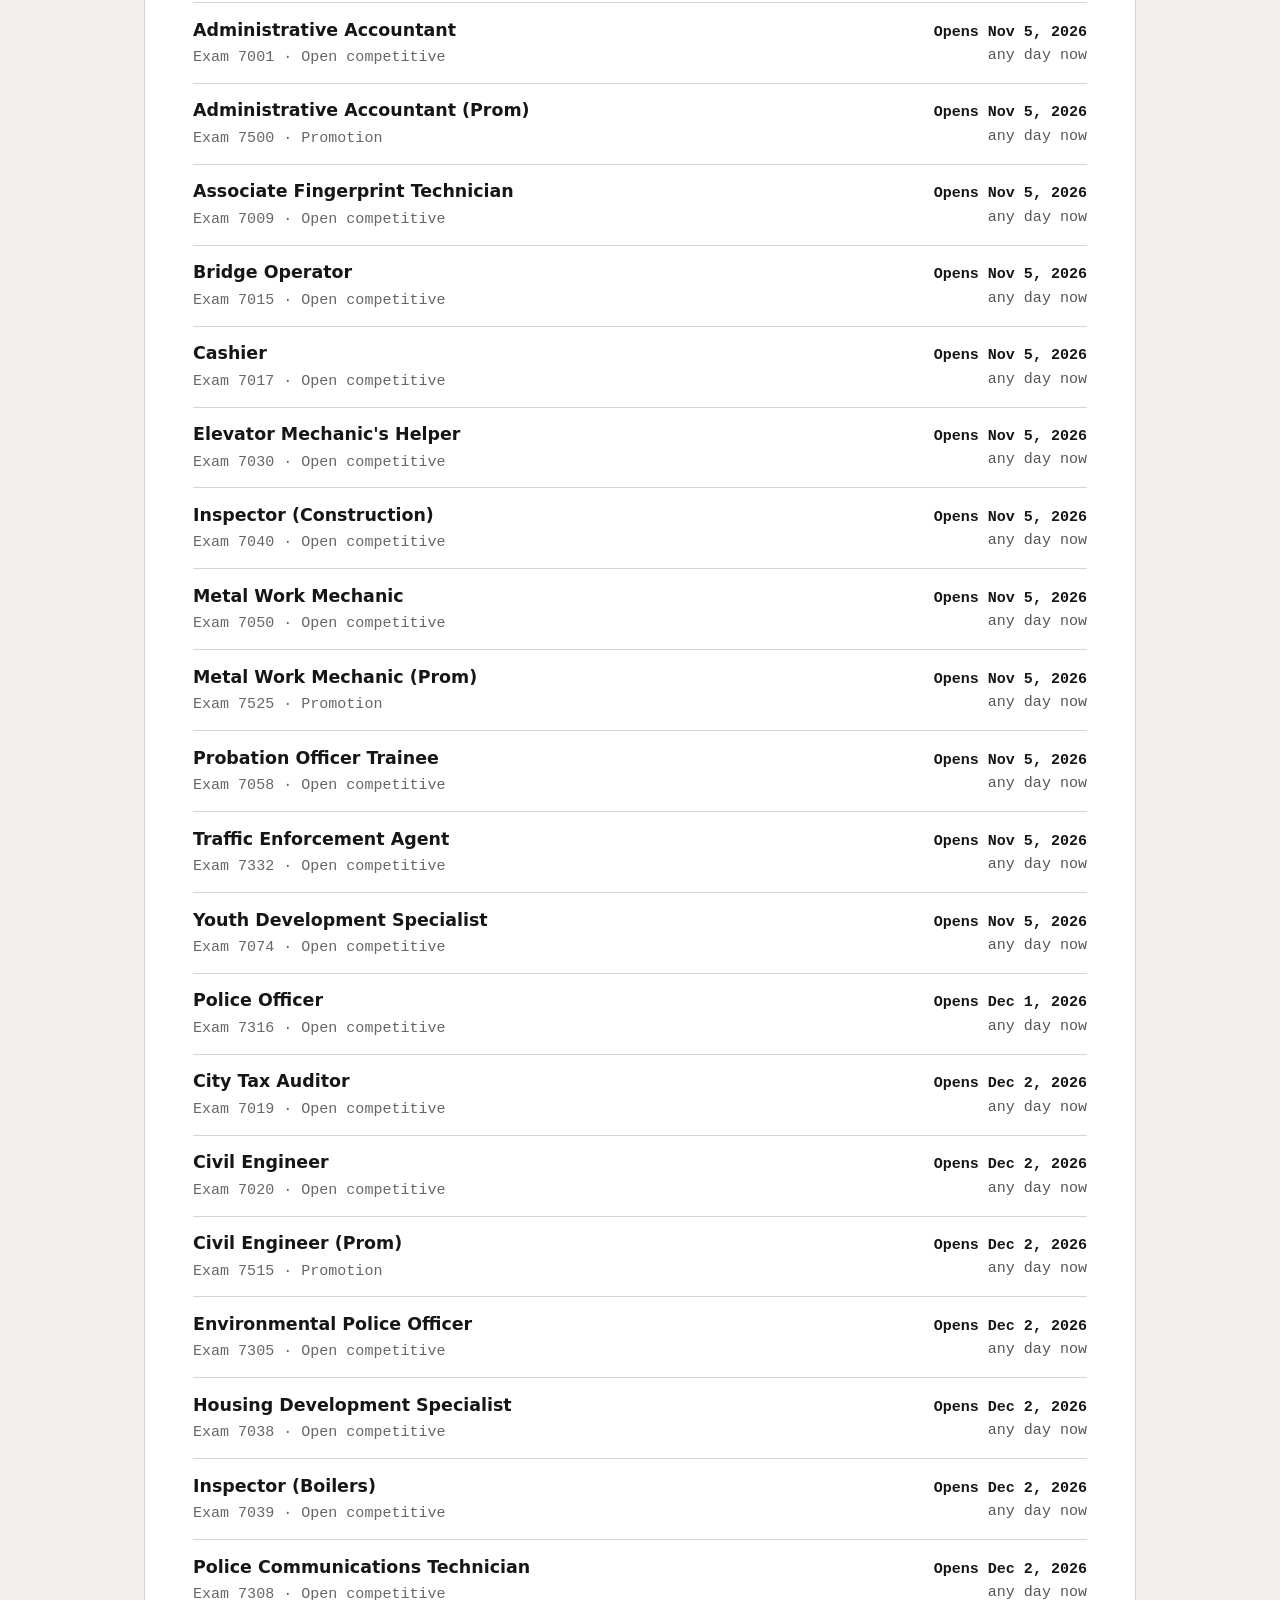
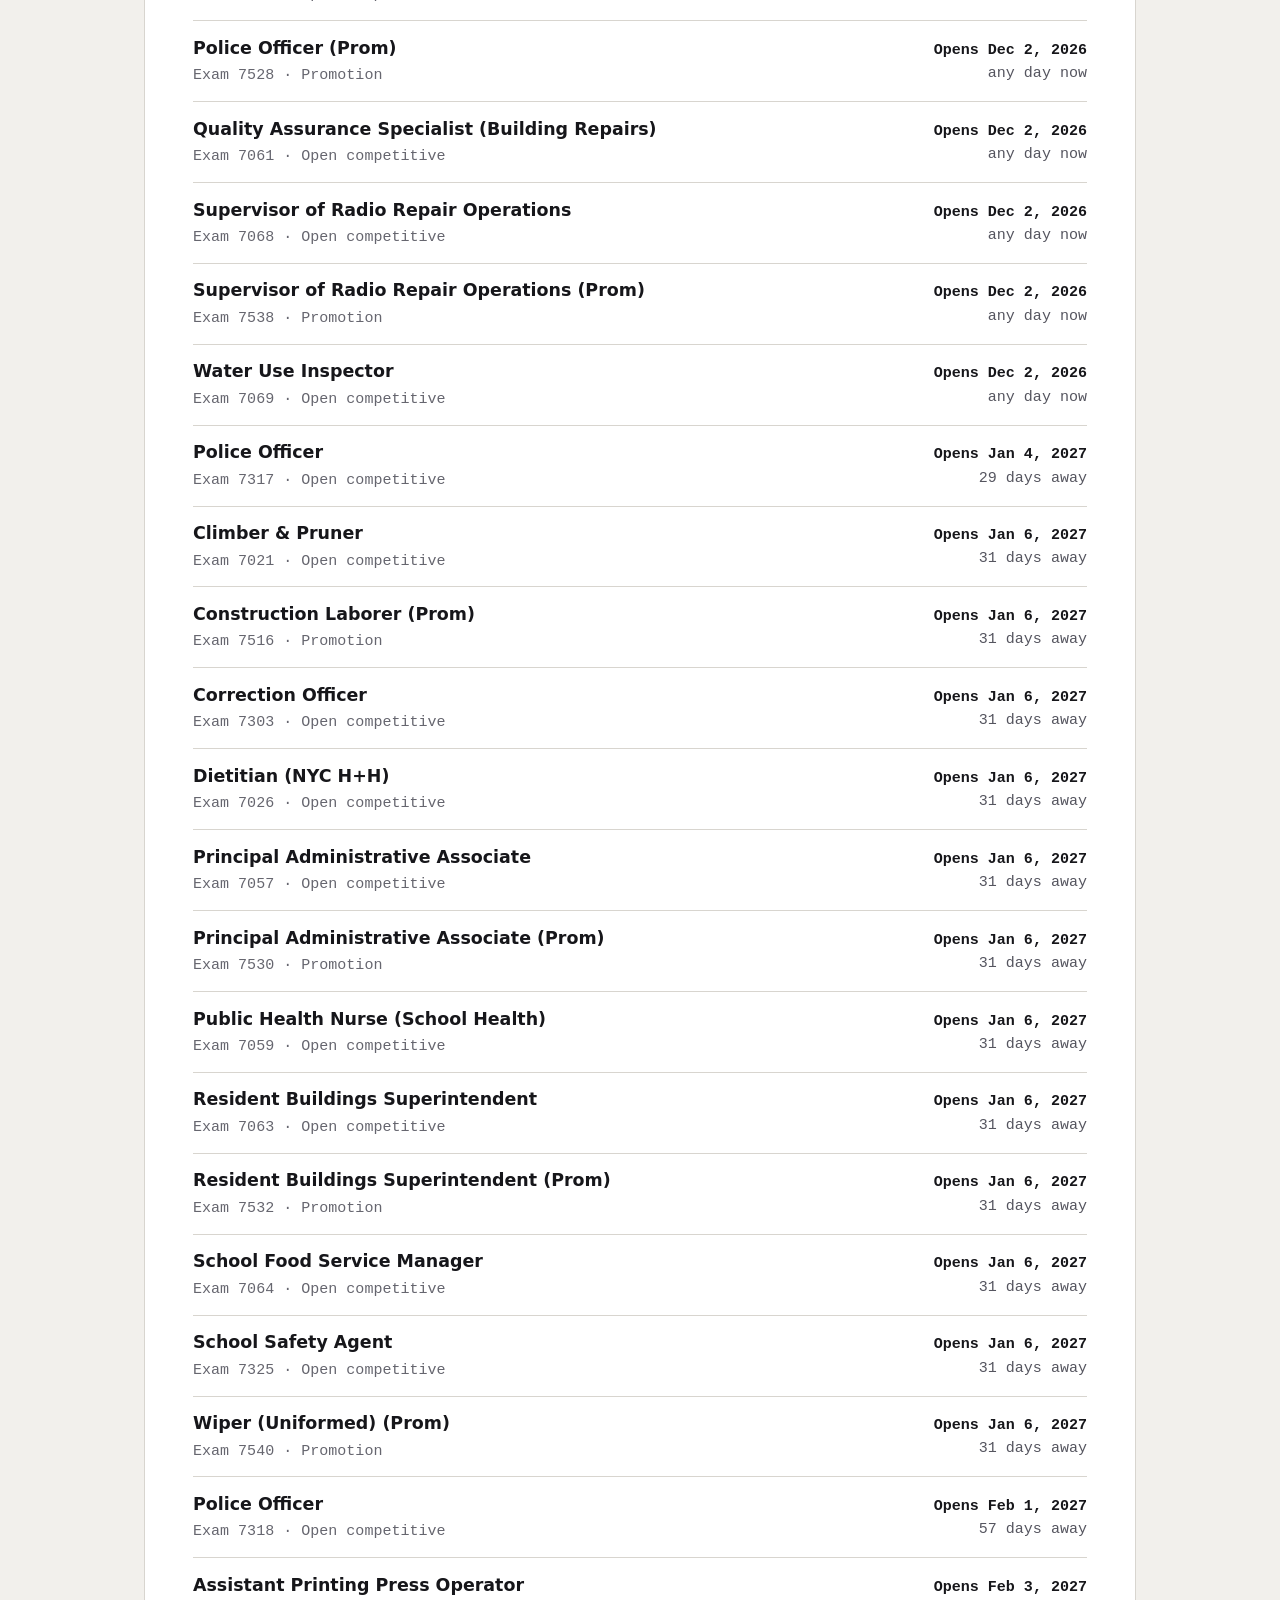
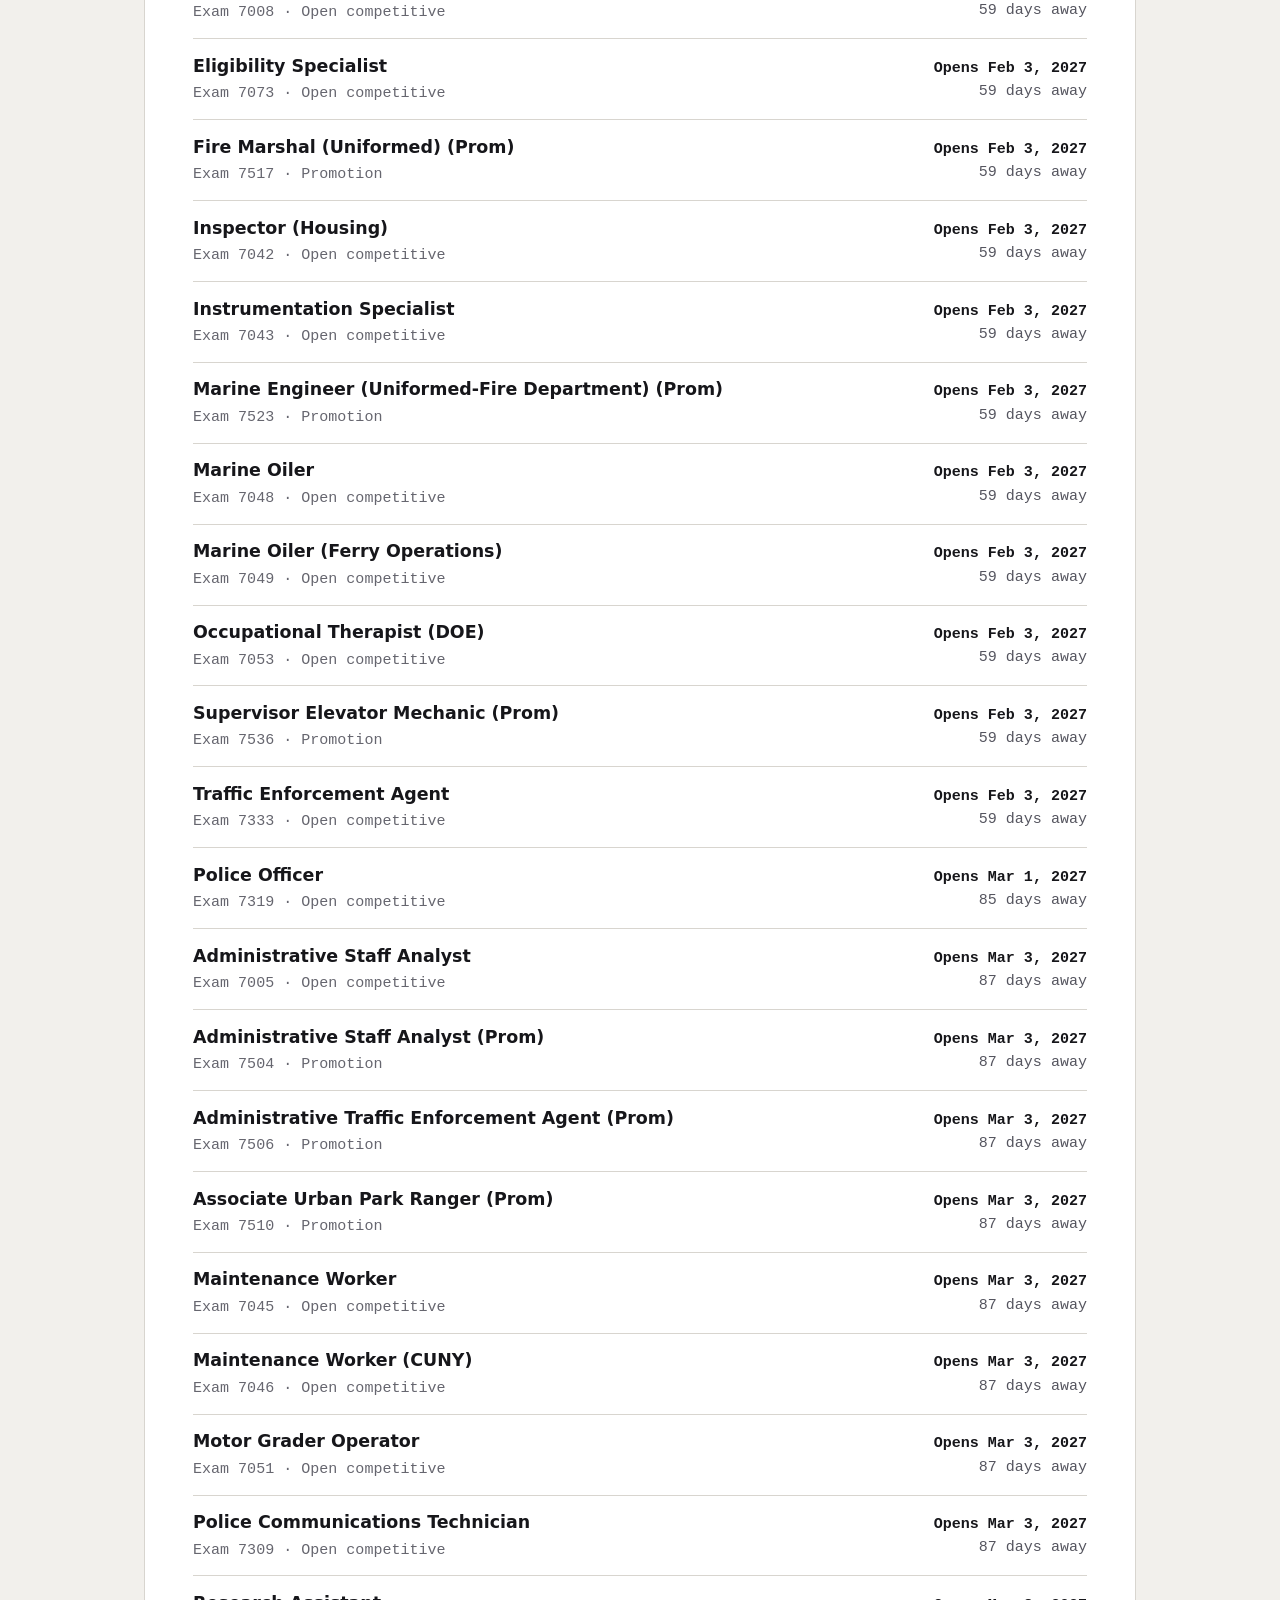
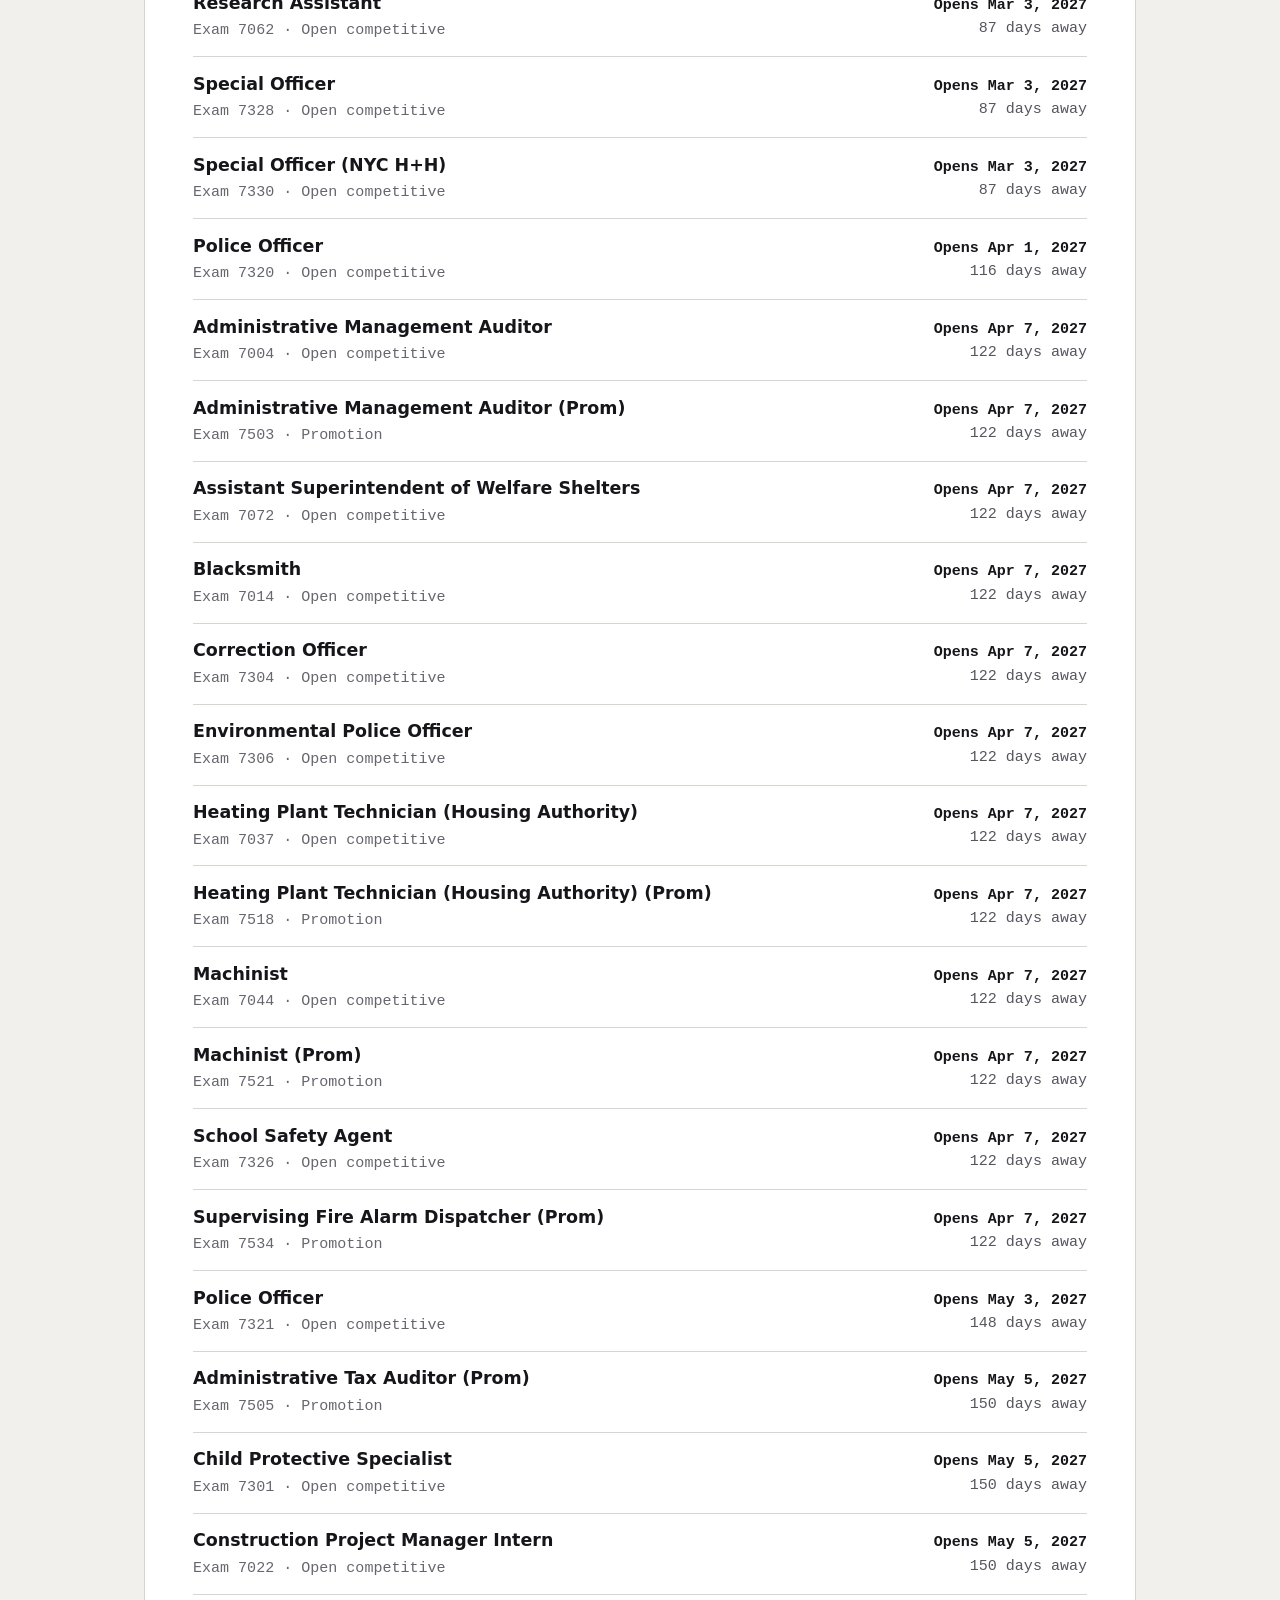
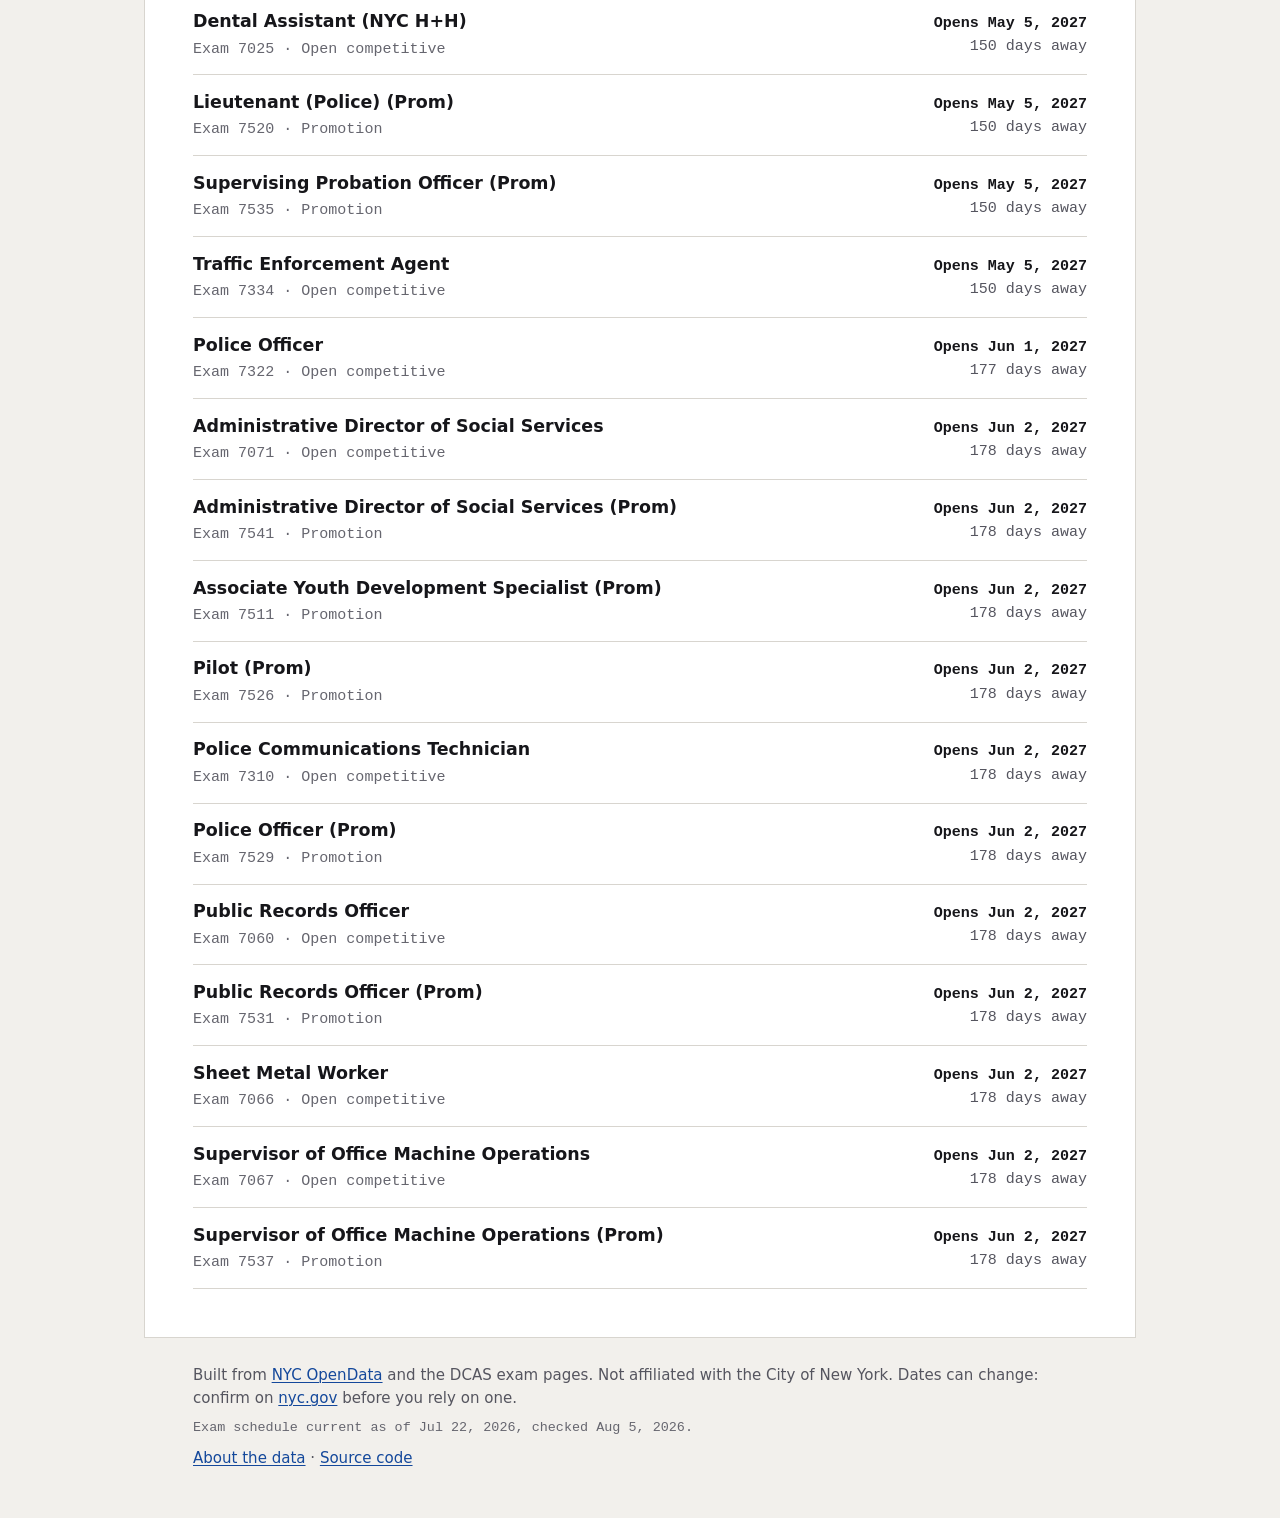
==== commit 3e60e021: "Show and Who can apply become multi-select Both filters ask which values you want, which is a set, a" ====
--- a/docs/index.html
+++ b/docs/index.html
@@ -43,24 +43,26 @@
         <input type="search" id="q" placeholder="Sanitation Worker, or 6311"
                autocomplete="off" spellcheck="false">
       </div>
-      <div class="field" style="flex: 0 1 14rem;">
-        <label for="status">Show</label>
-        <select id="status">
-          <option value="">Accepting and upcoming</option>
-          <option value="accepting">Accepting applications</option>
-          <option value="upcoming">Upcoming</option>
-          <option value="closed">Closed</option>
-          <option value="all">All exams</option>
-        </select>
-      </div>
-      <!-- Exam types are filled in from the data, so a type that turns up in a
-           future schedule cannot end up unreachable behind a hardcoded list. -->
-      <div class="field" style="flex: 0 1 16rem;">
-        <label for="type">Who can apply</label>
-        <select id="type">
-          <option value="">All exam types</option>
-        </select>
-      </div>
+      <!-- Checkboxes, not a dropdown. Three groups have seven combinations and
+           a list of options can only enumerate some of them: the old control
+           offered five, so "accepting plus closed" could not be asked for at
+           all, while "All exams" and "Accepting and upcoming" were names
+           invented for combinations these boxes express without naming. -->
+      <fieldset class="field" style="flex: 0 1 16rem;">
+        <legend>Show</legend>
+        <div class="checks">
+          <label class="check"><input type="checkbox" id="show-accepting" checked> Accepting applications</label>
+          <label class="check"><input type="checkbox" id="show-upcoming" checked> Upcoming</label>
+          <label class="check"><input type="checkbox" id="show-closed"> Closed</label>
+        </div>
+      </fieldset>
+
+      <!-- Filled in from the data, so a type that turns up in a future
+           schedule cannot end up unreachable behind a hardcoded list. -->
+      <fieldset class="field" style="flex: 0 1 16rem;">
+        <legend>Who can apply</legend>
+        <div class="checks" id="type-checks"></div>
+      </fieldset>
     </div>
 
     <section class="section" id="section-accepting">
@@ -81,6 +83,11 @@
       <p class="empty" id="empty-closed" hidden></p>
       <p class="note" id="note-closed"></p>
     </section>
+
+    <!-- Unchecking every Show box is allowed, and leaves nothing to draw. -->
+    <p class="empty" id="nothing-chosen" hidden>
+      Nothing is selected under Show. Tick a box above to see exams.
+    </p>
 
     <!-- Says when a search matched exams that the current Show is hiding.
          Without it, searching "Sanitation Worker" on the default view looks
--- a/docs/css/site.css
+++ b/docs/css/site.css
@@ -423,23 +423,47 @@
    8. Controls: search, filters
    -------------------------------------------------------------------------- */
 
+/* Search on its own line, filters side by side beneath it. They used to share
+   a row with align-items: flex-end, which was fine when every control was one
+   input tall and pushed the search box halfway down the block once the
+   filters became three-line checkbox groups. */
 .controls {
   display: flex;
   flex-wrap: wrap;
-  gap: 0.75rem 1rem;
-  align-items: flex-end;
-  margin: 1.2rem 0 0.4rem;
-}
-
-.field { display: flex; flex-direction: column; gap: 0.3rem; flex: 1 1 18rem; }
-
-.field label {
+  gap: 1.1rem 2rem;
+  align-items: flex-start;
+  margin: 1.2rem 0 1.6rem;
+}
+.controls > .field:first-child { flex: 1 1 100%; }
+
+/* A field is a labelled control, whether that control is one input or a group
+   of checkboxes. fieldset needs its browser defaults cleared to sit in the
+   flex row like the others. */
+.field {
+  display: flex;
+  flex-direction: column;
+  gap: 0.3rem;
+  flex: 1 1 18rem;
+  border: 0;
+  margin: 0;
+  padding: 0;
+  min-width: 0;
+}
+
+/* Scoped to the field's own label, not to labels nested inside it. The
+   checkbox labels in a group are values, not field names, and were picking up
+   the uppercase treatment meant for the name above them. */
+.field > label,
+.field > legend {
   font-size: var(--t-xs);
   text-transform: uppercase;
   letter-spacing: 0.08em;
   color: var(--ink-soft);
   font-weight: 600;
-}
+  padding: 0;
+}
+
+.controls > .field:first-child input { max-width: 30rem; }
 
 input[type="search"], select {
   font: inherit;
@@ -453,7 +477,10 @@
 }
 input[type="search"]:focus, select:focus { border-color: var(--focus); }
 
-.checks { display: flex; flex-wrap: wrap; gap: 0.9rem; align-items: center; }
+/* Stacked inside a field so each value reads as its own line, but wrapping
+   into a row where they are used as standalone toggles. */
+.checks { display: flex; flex-wrap: wrap; gap: 0 0.9rem; align-items: center; }
+.field > .checks { flex-direction: column; align-items: flex-start; gap: 0; }
 .check {
   display: inline-flex;
   align-items: center;
@@ -571,7 +598,12 @@
   font-size: var(--t-sm);
   color: var(--ink-soft);
 }
-.foot p { margin: 0 0 0.5rem; max-width: var(--measure); }
+/* No prose measure here. --measure keeps reading text to a comfortable line
+   length, but the footer is reference matter, not something anyone reads a
+   paragraph at a time, and capping it at 34rem inside a 62rem sheet made it
+   look squeezed against a much wider page. It runs to the same gutters as the
+   content above instead. */
+.foot p { margin: 0 0 0.5rem; max-width: none; }
 .foot p:last-child { margin-bottom: 0; }
 
 /* --------------------------------------------------------------------------
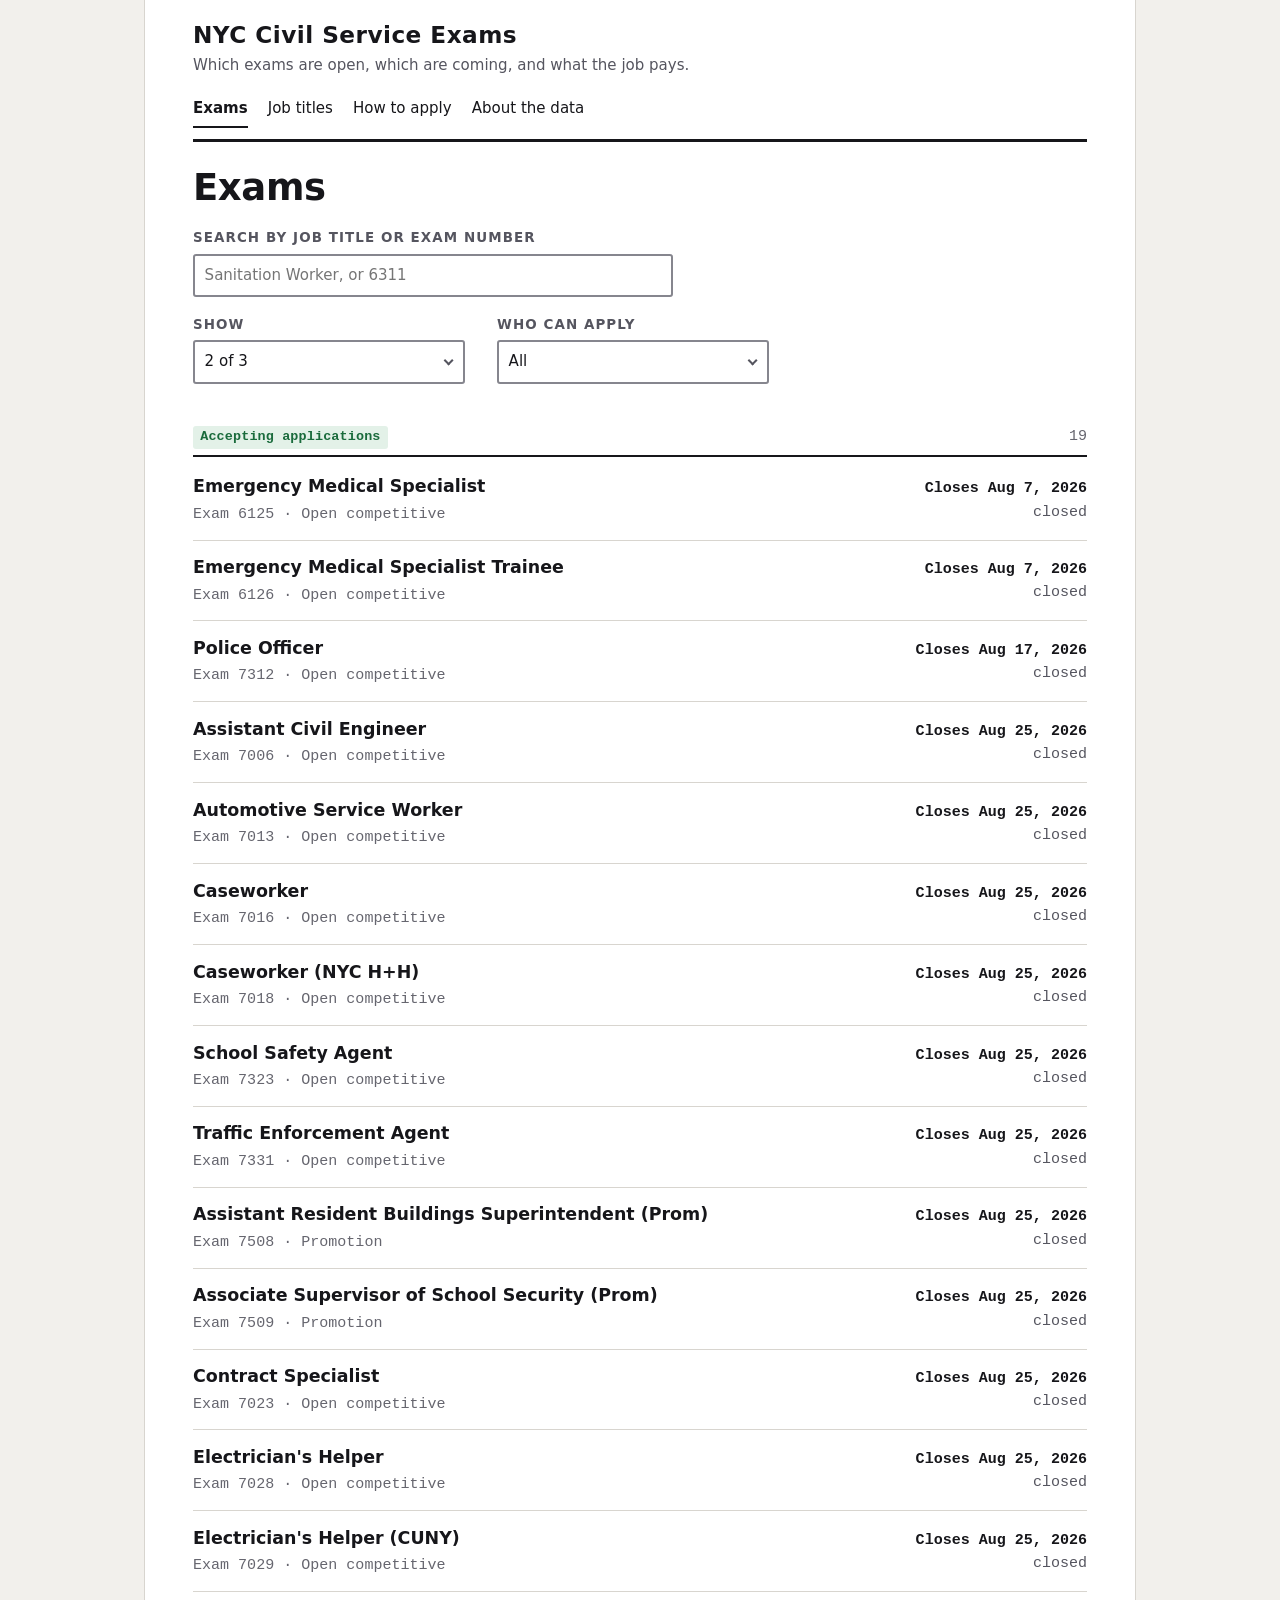
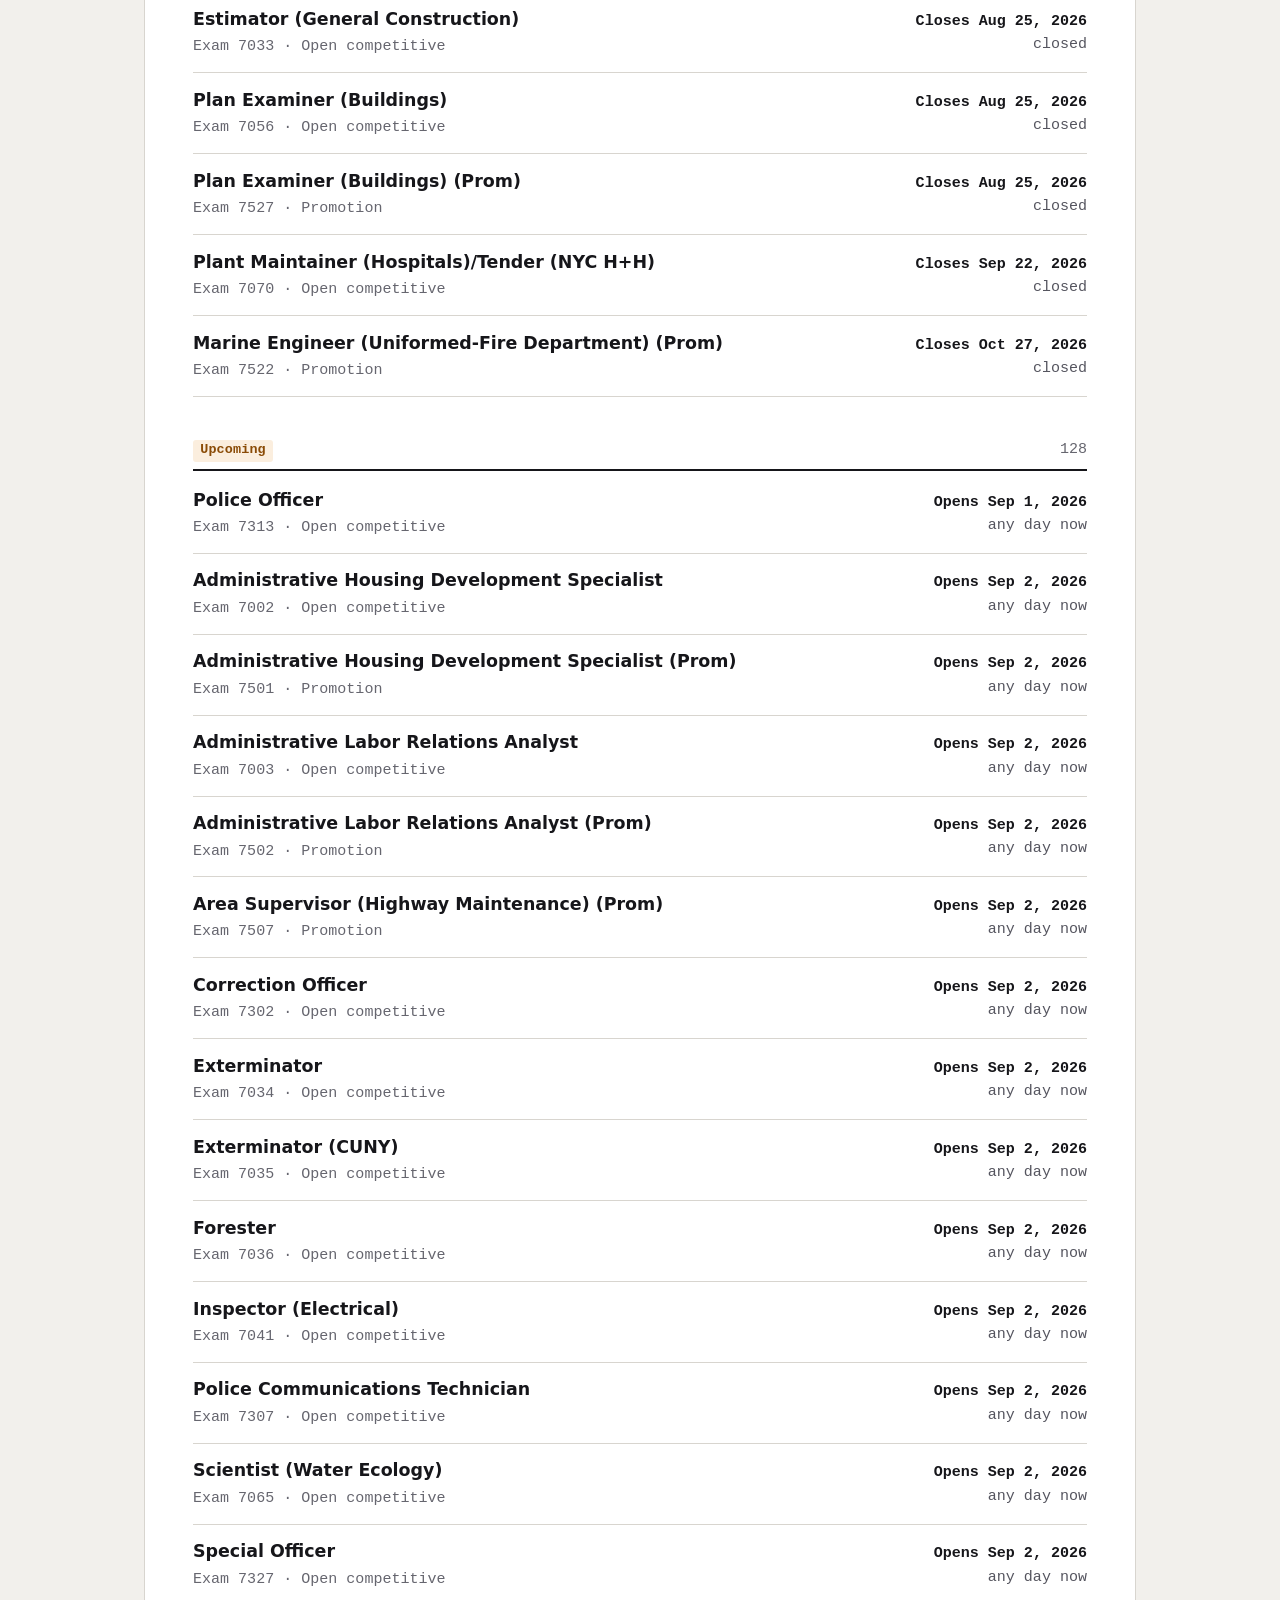
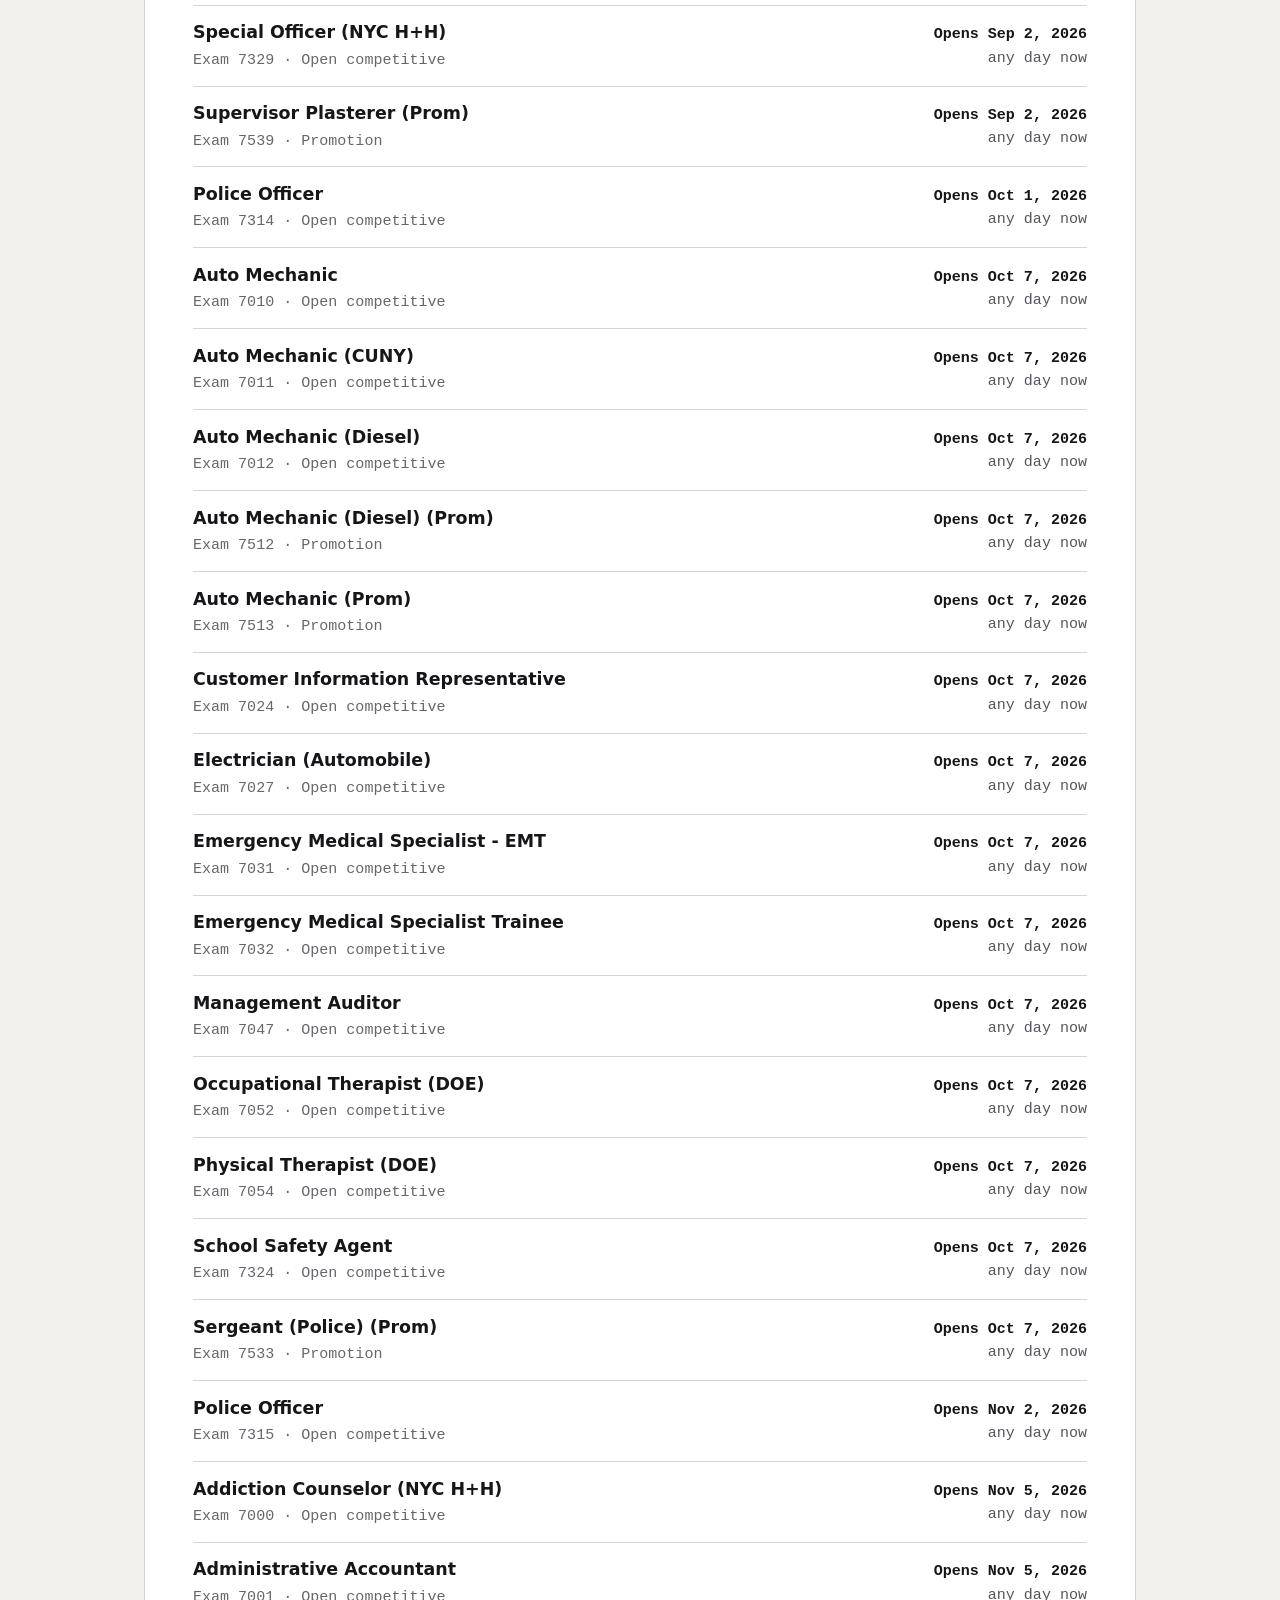
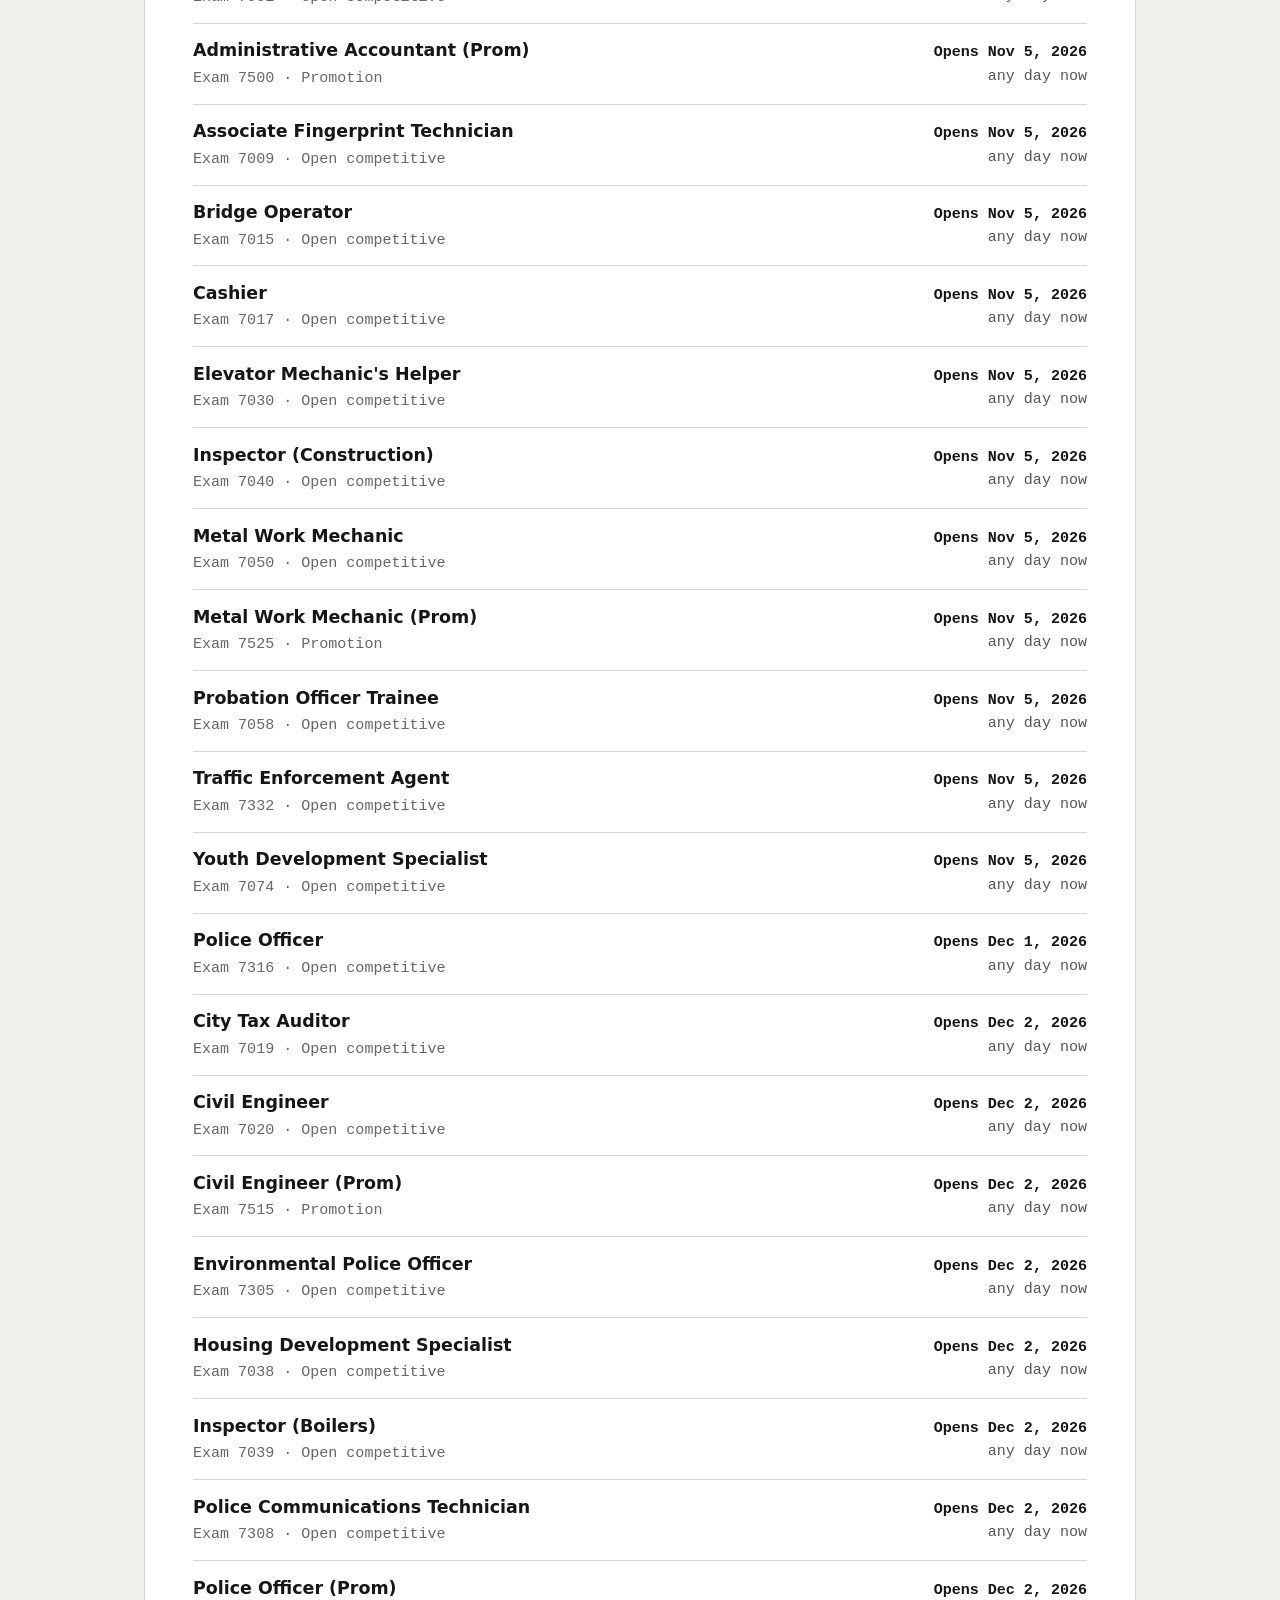
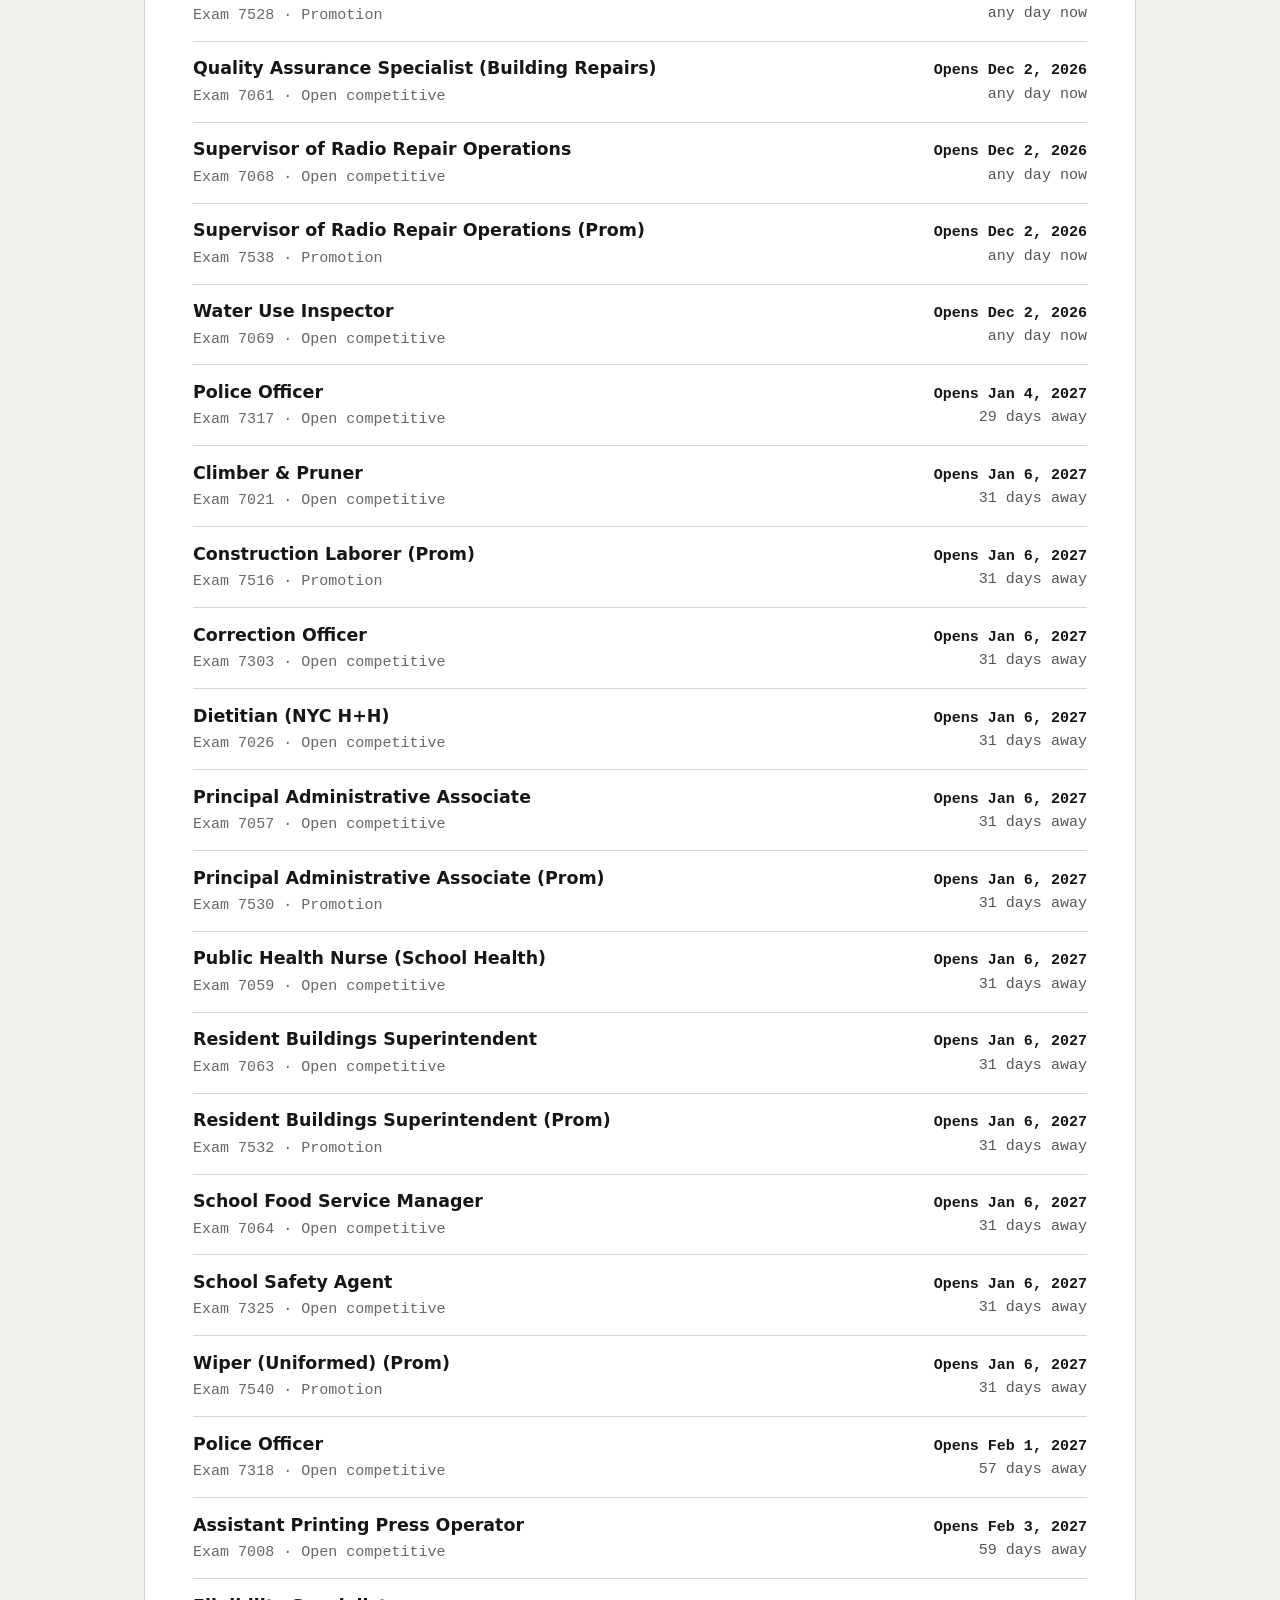
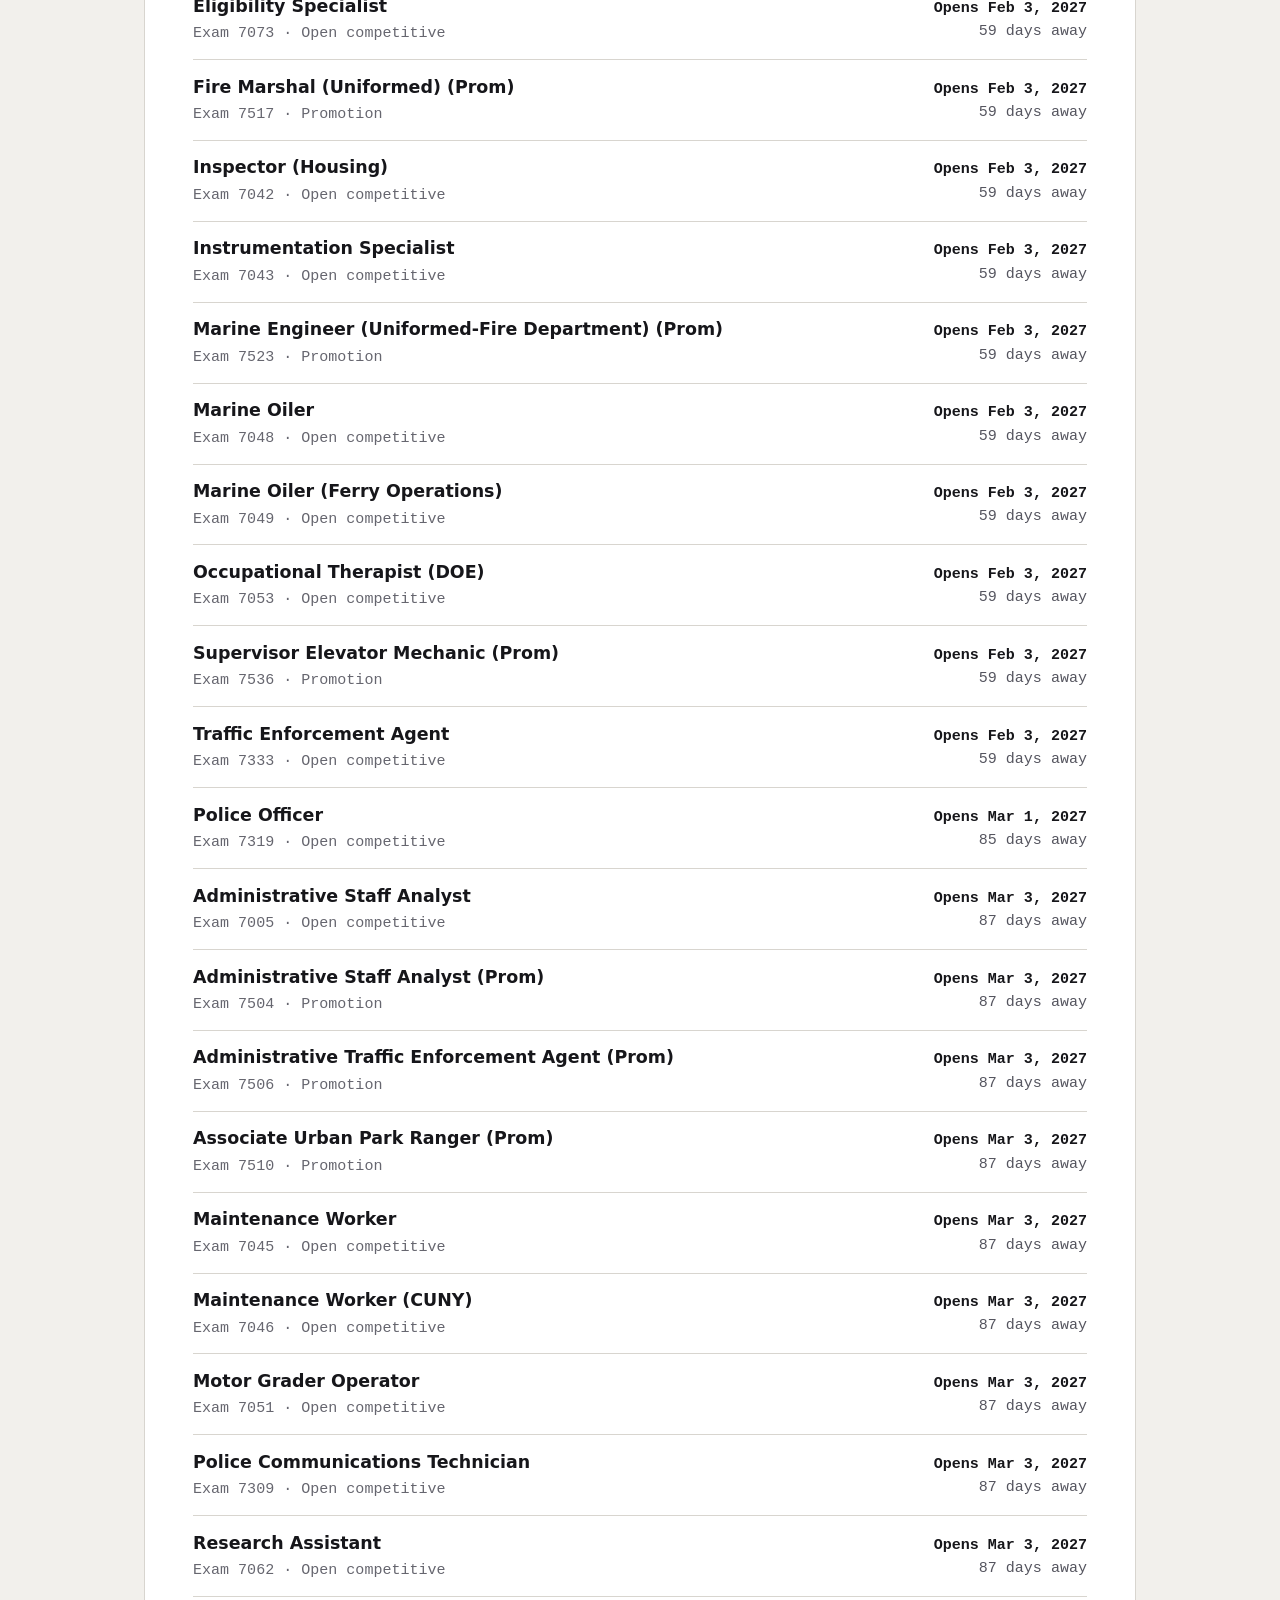
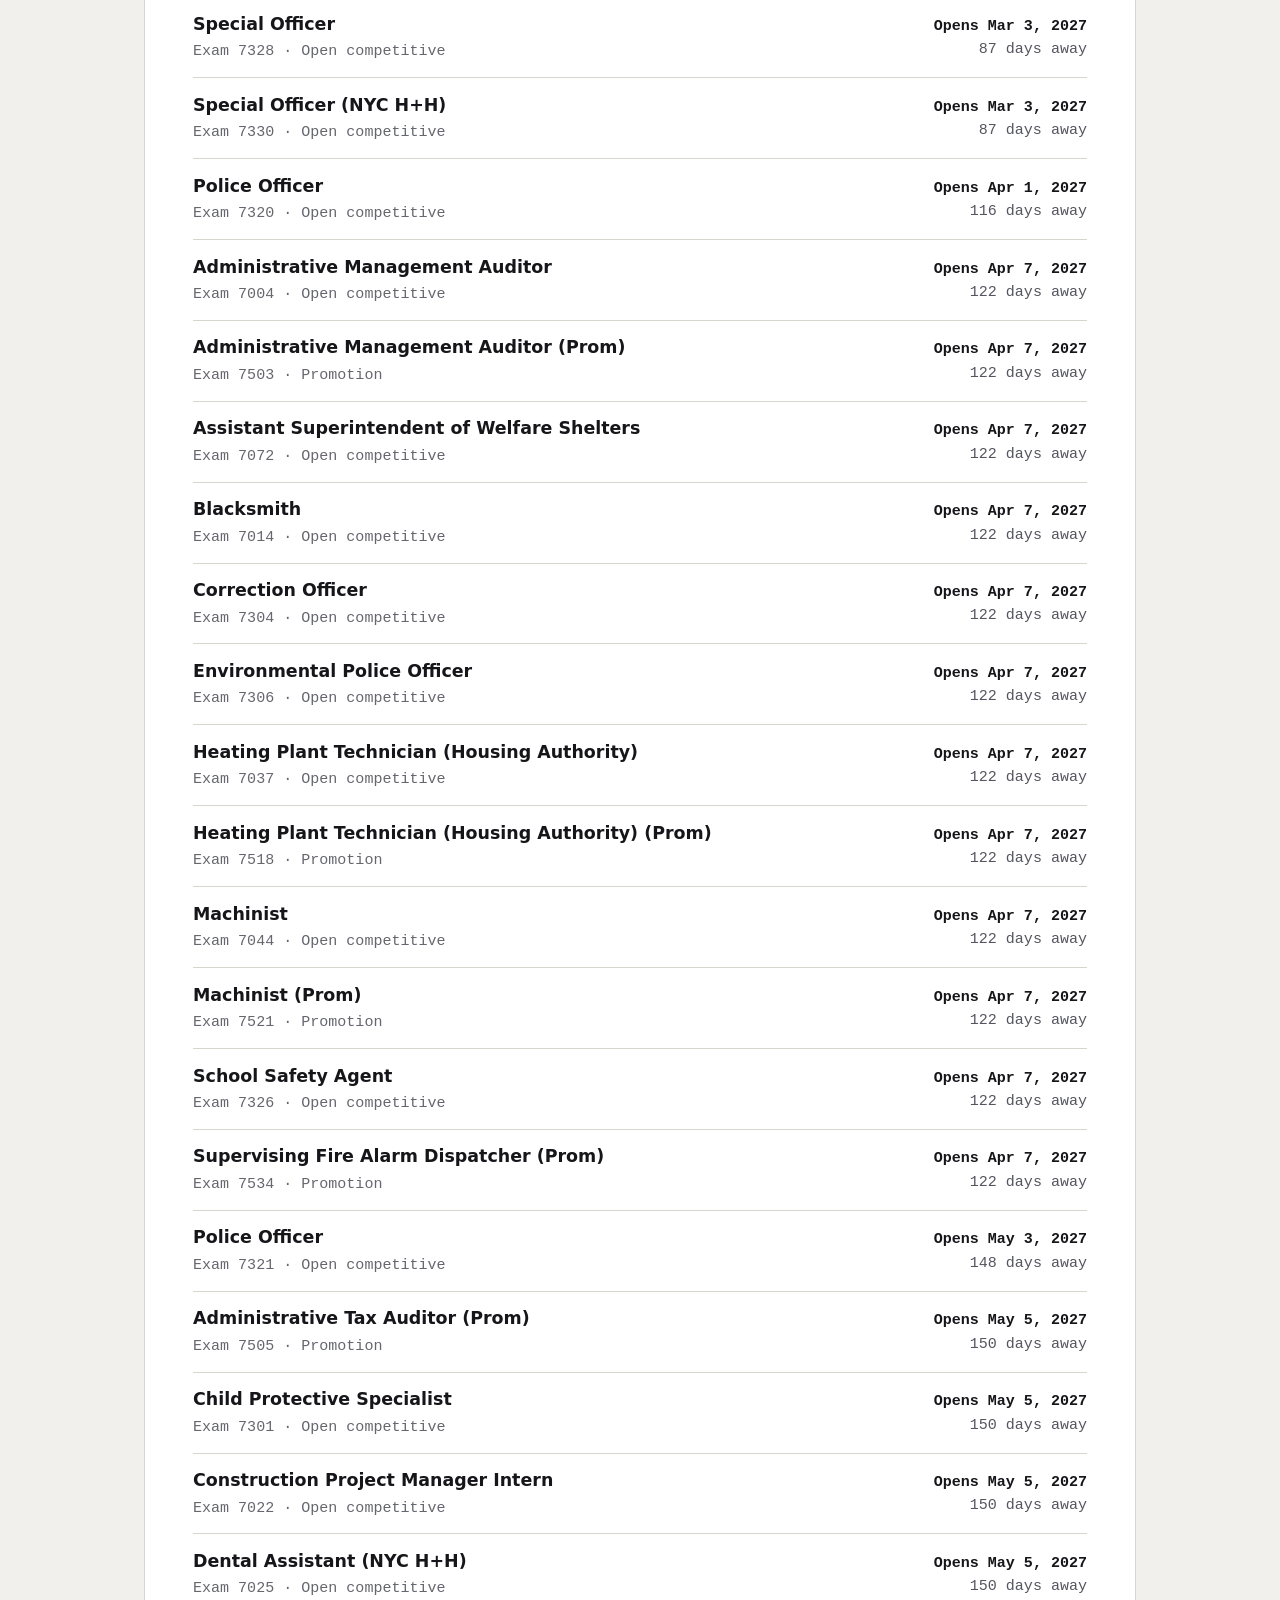
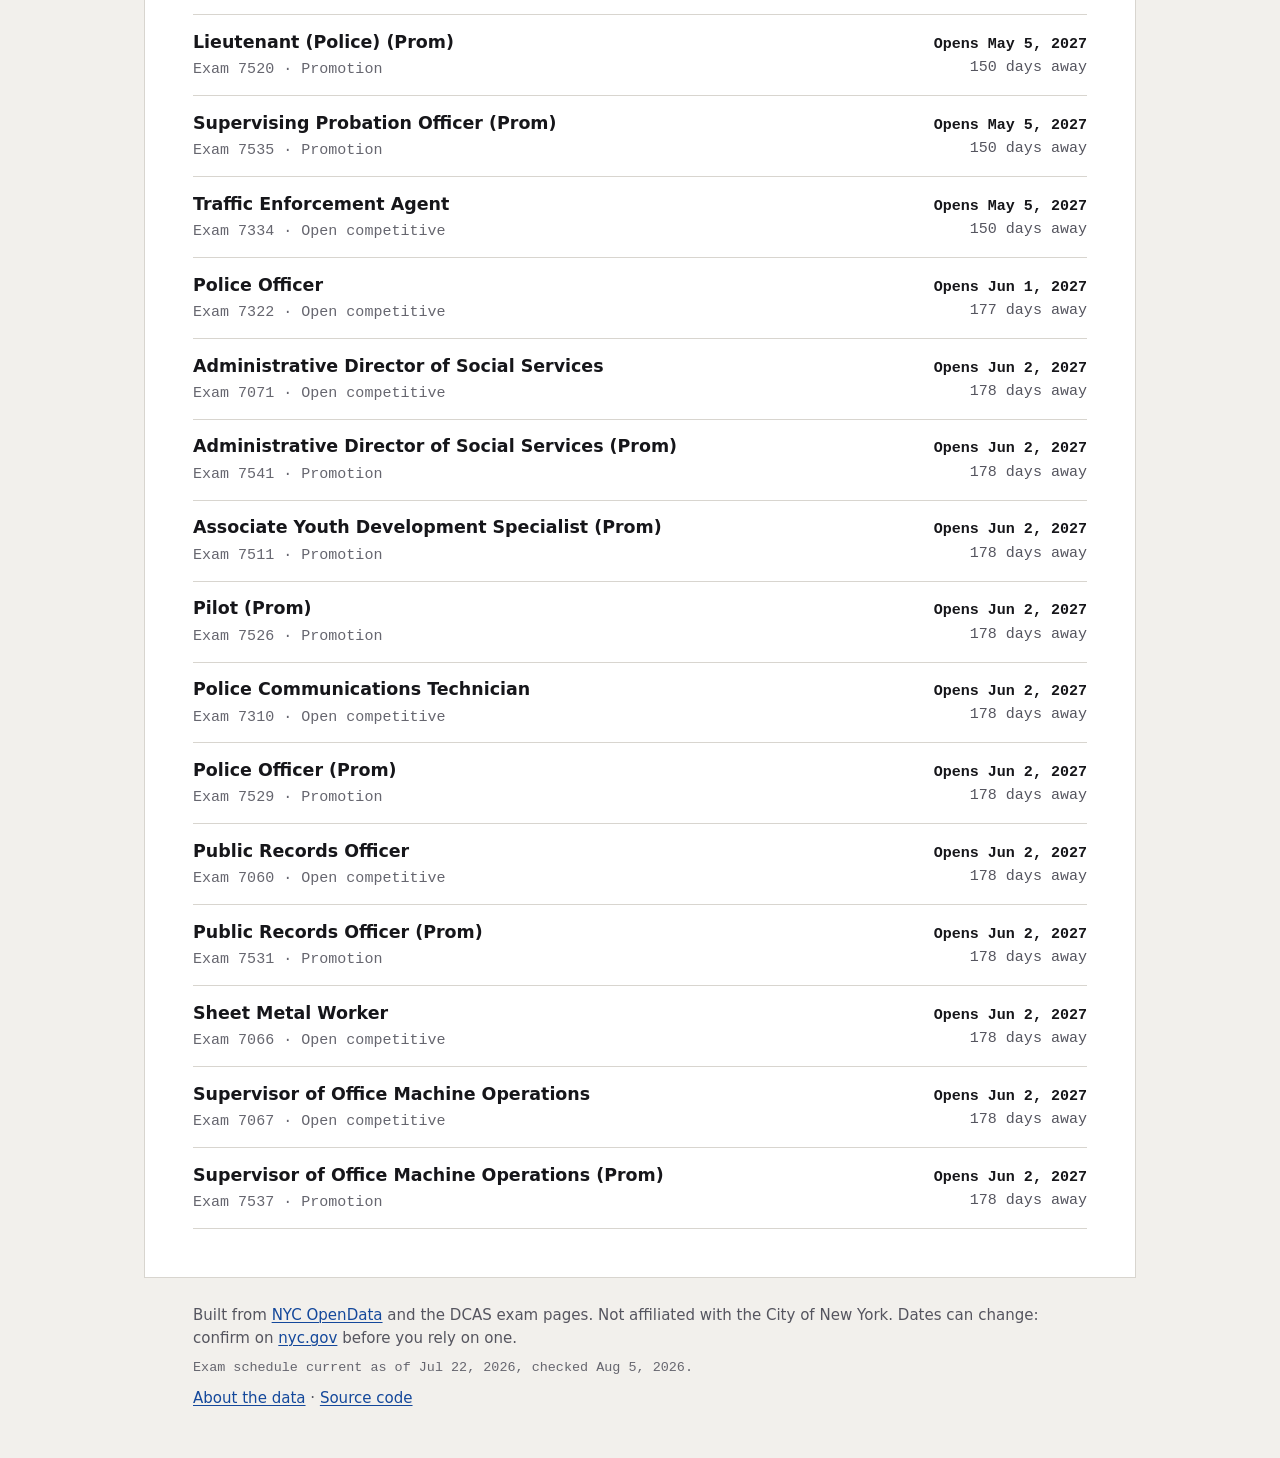
==== commit 86e5a0a1: "Filters become dropdowns again, holding checkboxes Multi-select was right, showing every value perma" ====
--- a/docs/index.html
+++ b/docs/index.html
@@ -43,26 +43,38 @@
         <input type="search" id="q" placeholder="Sanitation Worker, or 6311"
                autocomplete="off" spellcheck="false">
       </div>
-      <!-- Checkboxes, not a dropdown. Three groups have seven combinations and
-           a list of options can only enumerate some of them: the old control
-           offered five, so "accepting plus closed" could not be asked for at
-           all, while "All exams" and "Accepting and upcoming" were names
-           invented for combinations these boxes express without naming. -->
-      <fieldset class="field" style="flex: 0 1 16rem;">
-        <legend>Show</legend>
-        <div class="checks">
-          <label class="check"><input type="checkbox" id="show-accepting" checked> Accepting applications</label>
-          <label class="check"><input type="checkbox" id="show-upcoming" checked> Upcoming</label>
-          <label class="check"><input type="checkbox" id="show-closed"> Closed</label>
-        </div>
-      </fieldset>
+      <!-- A dropdown that holds checkboxes, built from details/summary.
+           A native <select multiple> would need modifier-key clicking, offers
+           no checkboxes and renders as an inline list box that is taller than
+           the menu it replaces. This closes to one line, opens to the values,
+           and needs no library.
 
-      <!-- Filled in from the data, so a type that turns up in a future
+           Both menus work the same way: every box is a value you want kept.
+           Unticking all of them asks for nothing, and the page says so. -->
+      <div class="field" style="flex: 0 1 17rem;">
+        <span class="fieldname" id="show-name">Show</span>
+        <details class="menu" id="show-menu">
+          <summary aria-describedby="show-name"><span id="show-summary"></span></summary>
+          <fieldset class="menu-panel">
+            <legend class="sr-only">Show which exams</legend>
+            <label class="check"><input type="checkbox" id="show-accepting" checked> Accepting applications</label>
+            <label class="check"><input type="checkbox" id="show-upcoming" checked> Upcoming</label>
+            <label class="check"><input type="checkbox" id="show-closed"> Closed</label>
+          </fieldset>
+        </details>
+      </div>
+
+      <!-- Values come from the data, so a type that turns up in a future
            schedule cannot end up unreachable behind a hardcoded list. -->
-      <fieldset class="field" style="flex: 0 1 16rem;">
-        <legend>Who can apply</legend>
-        <div class="checks" id="type-checks"></div>
-      </fieldset>
+      <div class="field" style="flex: 0 1 17rem;">
+        <span class="fieldname" id="type-name">Who can apply</span>
+        <details class="menu" id="type-menu">
+          <summary aria-describedby="type-name"><span id="type-summary"></span></summary>
+          <fieldset class="menu-panel" id="type-checks">
+            <legend class="sr-only">Which exam types</legend>
+          </fieldset>
+        </details>
+      </div>
     </div>
 
     <section class="section" id="section-accepting">
@@ -85,9 +97,7 @@
     </section>
 
     <!-- Unchecking every Show box is allowed, and leaves nothing to draw. -->
-    <p class="empty" id="nothing-chosen" hidden>
-      Nothing is selected under Show. Tick a box above to see exams.
-    </p>
+    <p class="empty" id="nothing-chosen" hidden></p>
 
     <!-- Says when a search matched exams that the current Show is hiding.
          Without it, searching "Sanitation Worker" on the default view looks
--- a/docs/css/site.css
+++ b/docs/css/site.css
@@ -451,10 +451,11 @@
 }
 
 /* Scoped to the field's own label, not to labels nested inside it. The
-   checkbox labels in a group are values, not field names, and were picking up
+   checkbox labels in a menu are values, not field names, and were picking up
    the uppercase treatment meant for the name above them. */
 .field > label,
-.field > legend {
+.field > legend,
+.field > .fieldname {
   font-size: var(--t-xs);
   text-transform: uppercase;
   letter-spacing: 0.08em;
@@ -477,10 +478,73 @@
 }
 input[type="search"]:focus, select:focus { border-color: var(--focus); }
 
-/* Stacked inside a field so each value reads as its own line, but wrapping
-   into a row where they are used as standalone toggles. */
 .checks { display: flex; flex-wrap: wrap; gap: 0 0.9rem; align-items: center; }
-.field > .checks { flex-direction: column; align-items: flex-start; gap: 0; }
+
+/* --- the dropdown menus -------------------------------------------------
+   details/summary gives the open and close behaviour, the keyboard handling
+   and the semantics for free. Everything below is appearance, plus a panel
+   that floats so opening a menu does not push the table down the page. */
+
+.menu { position: relative; }
+
+.menu > summary {
+  list-style: none;                 /* the default triangle, gone */
+  cursor: pointer;
+  font-size: var(--t-sm);
+  color: var(--ink);
+  background: var(--paper);
+  border: 2px solid var(--field);
+  border-radius: var(--radius);
+  padding: 0.5rem 2rem 0.5rem 0.6rem;
+  position: relative;
+  user-select: none;
+}
+.menu > summary::-webkit-details-marker { display: none; }
+
+/* A chevron drawn in CSS, so no image and no icon font. */
+.menu > summary::after {
+  content: "";
+  position: absolute;
+  right: 0.7rem;
+  top: 50%;
+  width: 0.45rem;
+  height: 0.45rem;
+  border-right: 2px solid var(--ink-soft);
+  border-bottom: 2px solid var(--ink-soft);
+  transform: translateY(-70%) rotate(45deg);
+}
+.menu[open] > summary::after { transform: translateY(-20%) rotate(-135deg); }
+.menu[open] > summary { border-color: var(--focus); }
+
+.menu-panel {
+  position: absolute;
+  z-index: 5;
+  top: calc(100% + 0.3rem);
+  left: 0;
+  min-width: 100%;
+  white-space: nowrap;
+  background: var(--paper);
+  border: 2px solid var(--field);
+  border-radius: var(--radius);
+  padding: 0.5rem 0.75rem;
+  margin: 0;
+  display: flex;
+  flex-direction: column;
+}
+
+/* Visually hidden, still read aloud. The panel is a fieldset so the group has
+   a name for a screen reader, but the name is already on screen above it. */
+.sr-only {
+  position: absolute;
+  width: 1px;
+  height: 1px;
+  padding: 0;
+  margin: -1px;
+  overflow: hidden;
+  clip: rect(0 0 0 0);
+  white-space: nowrap;
+  border: 0;
+}
 .check {
   display: inline-flex;
   align-items: center;
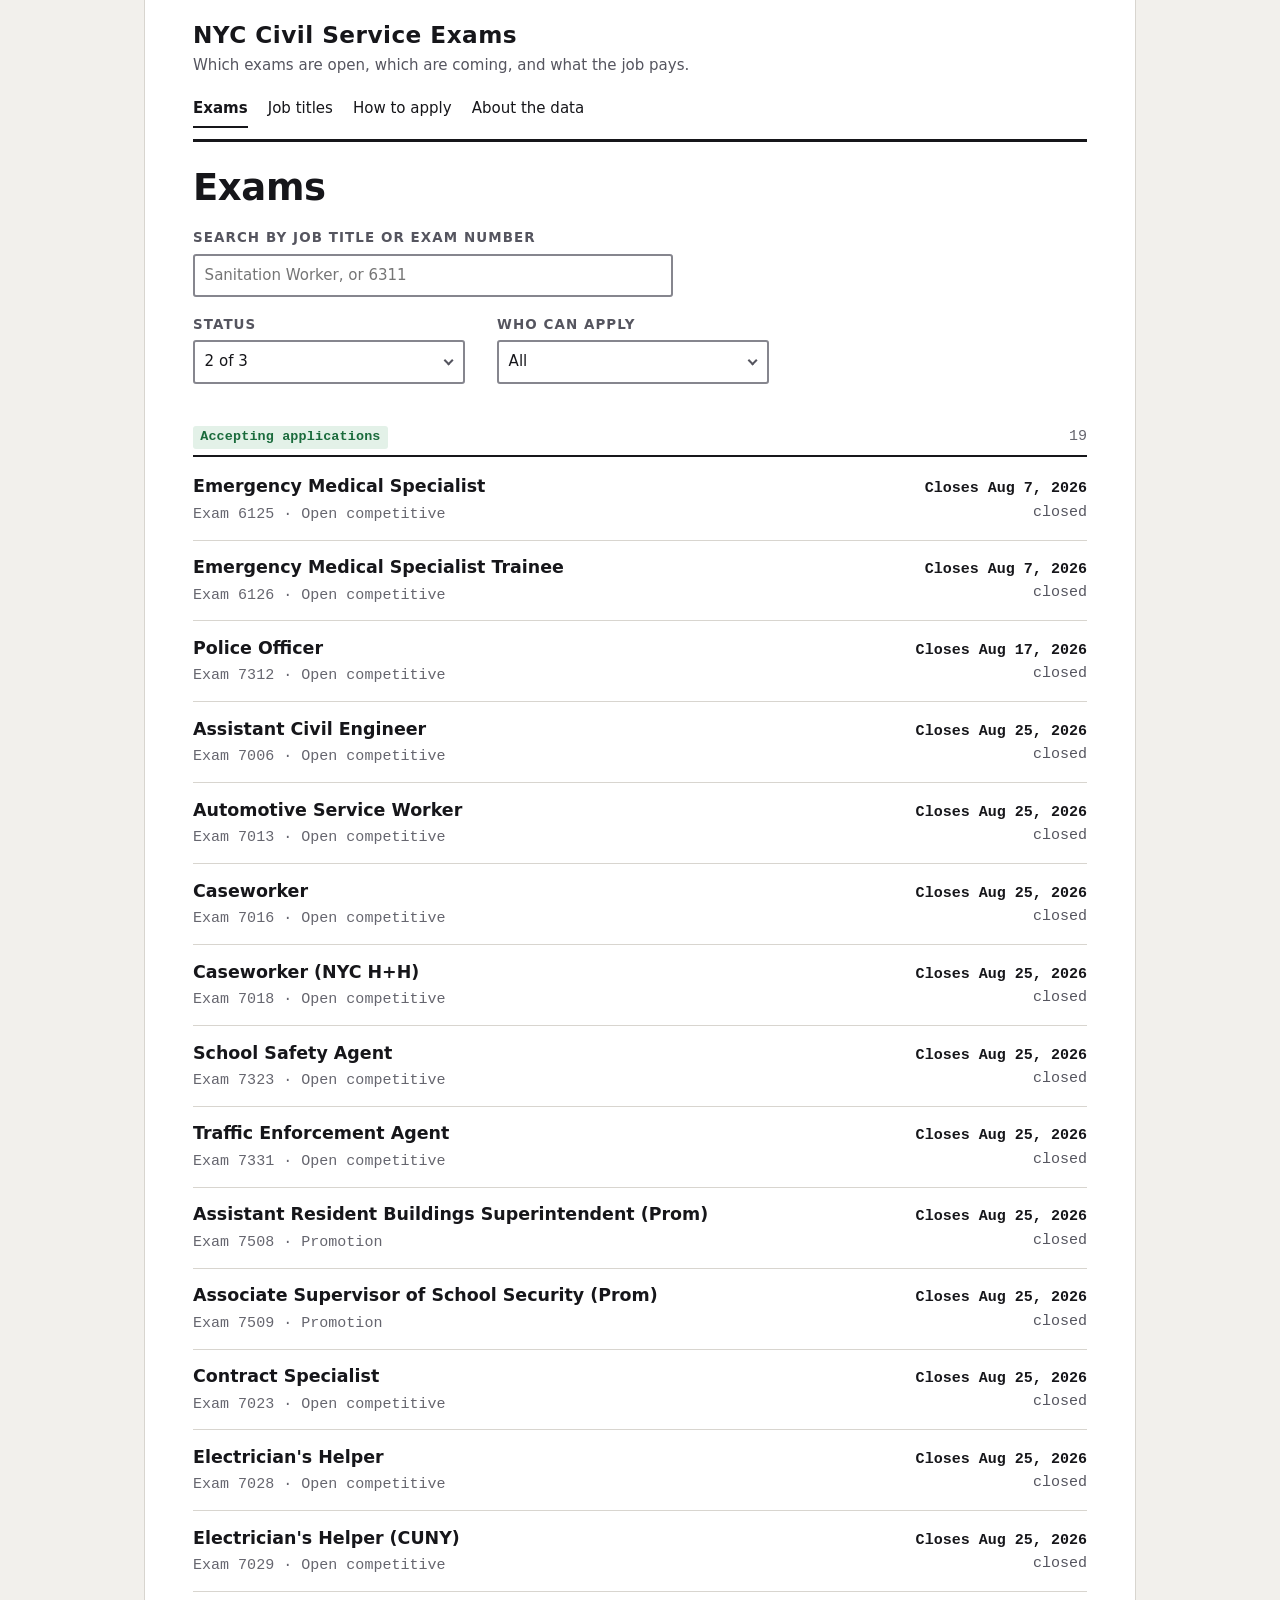
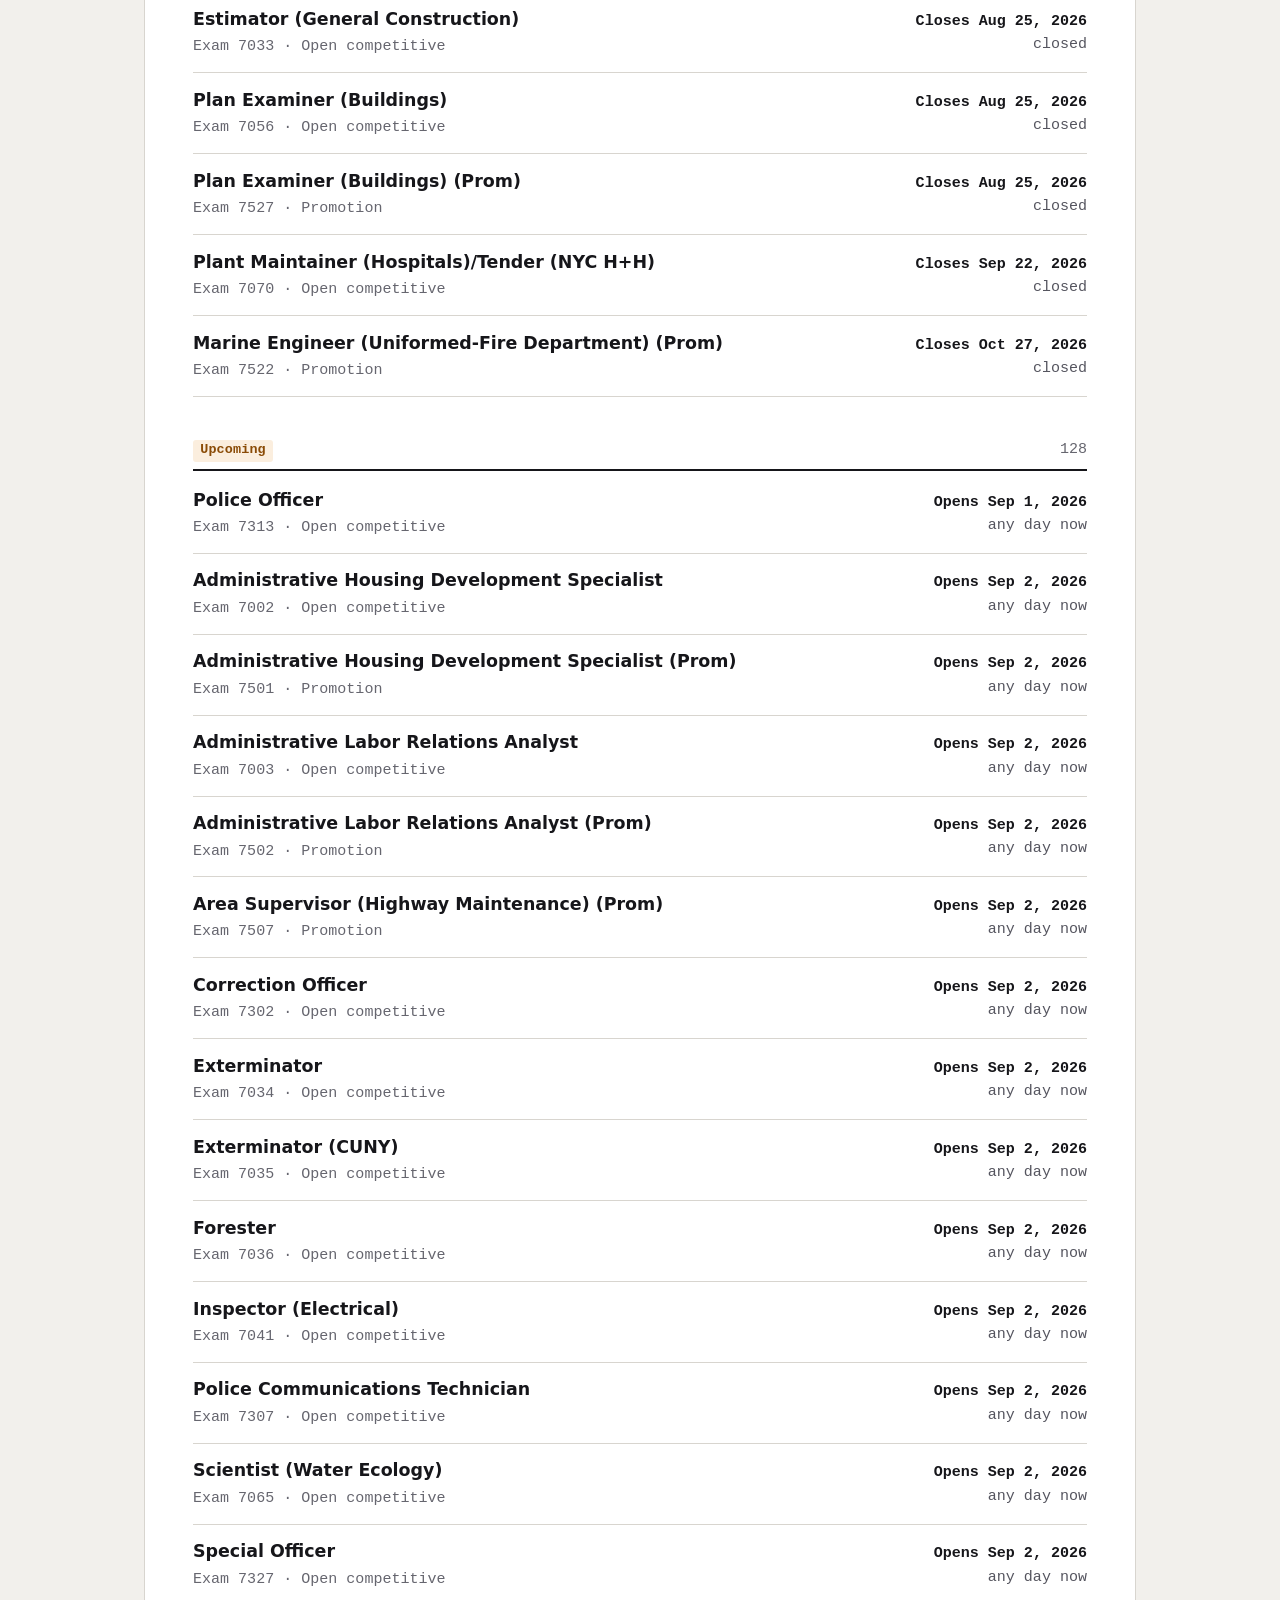
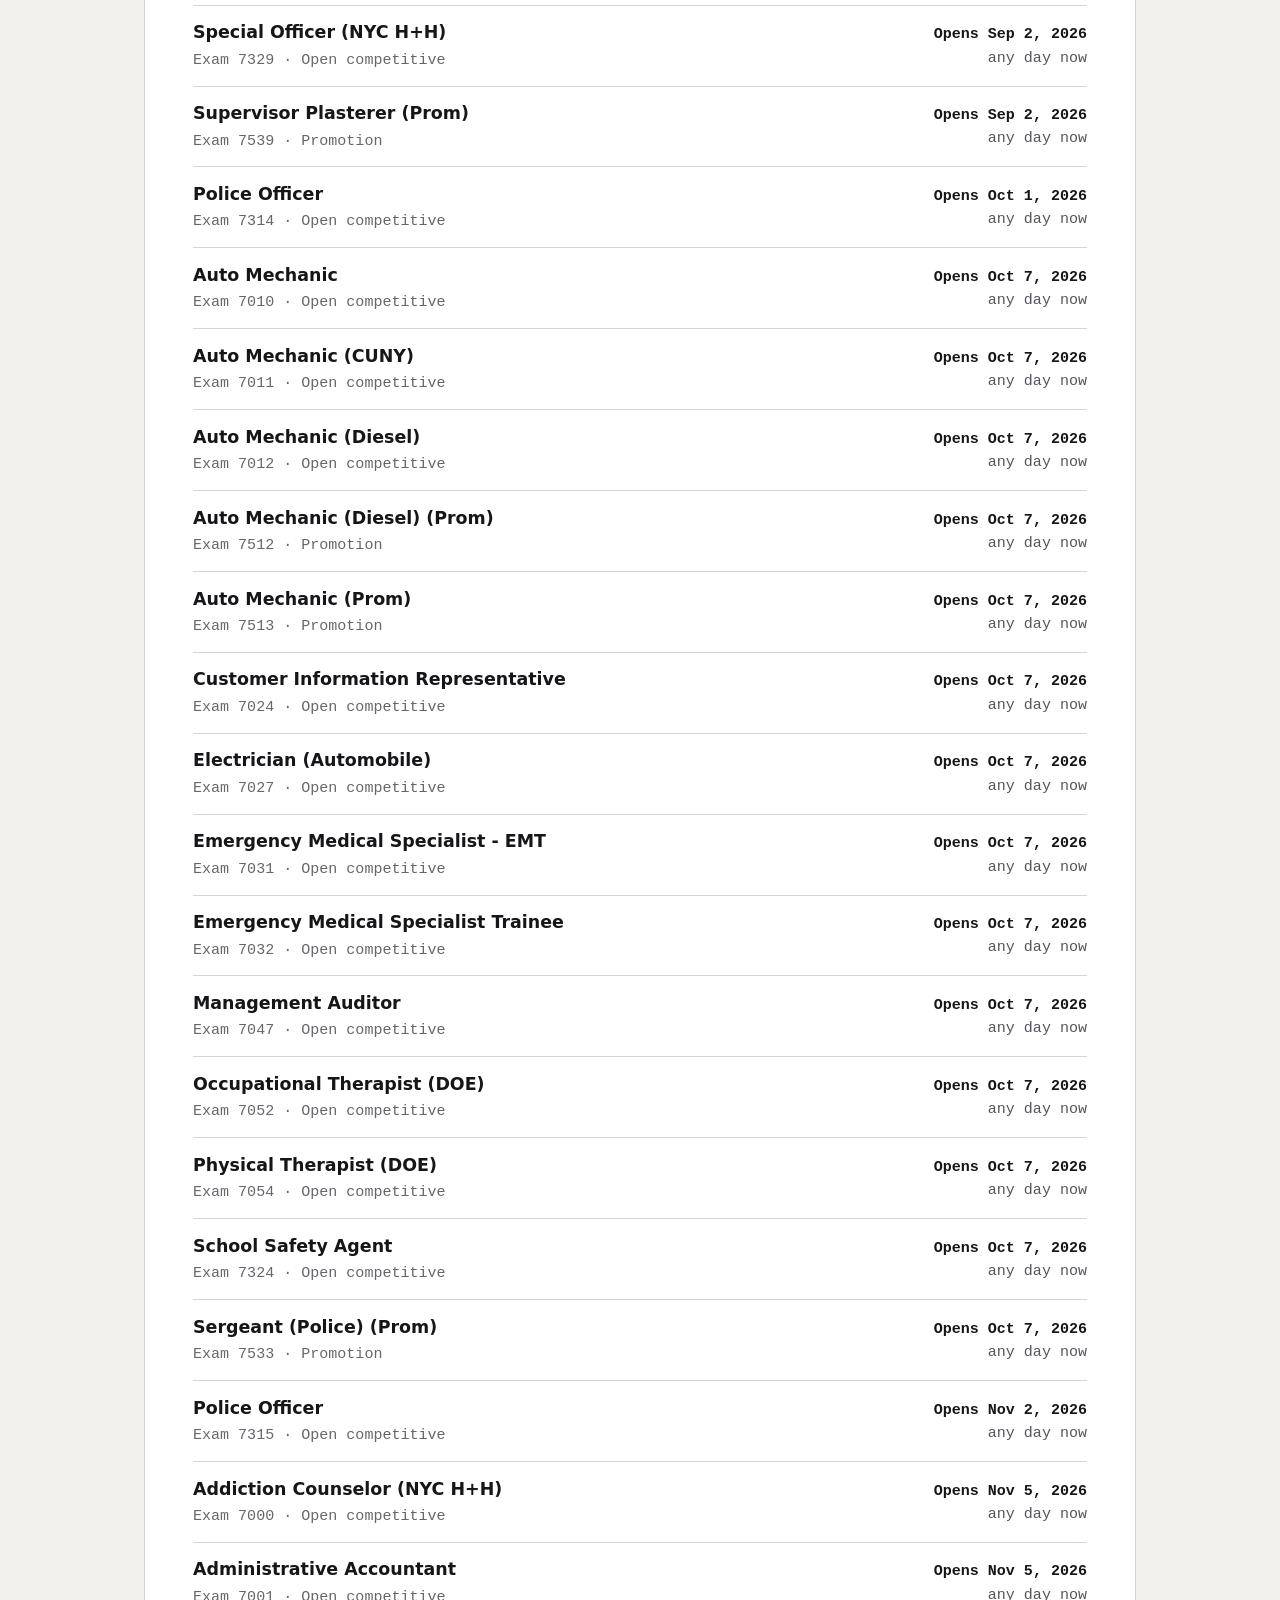
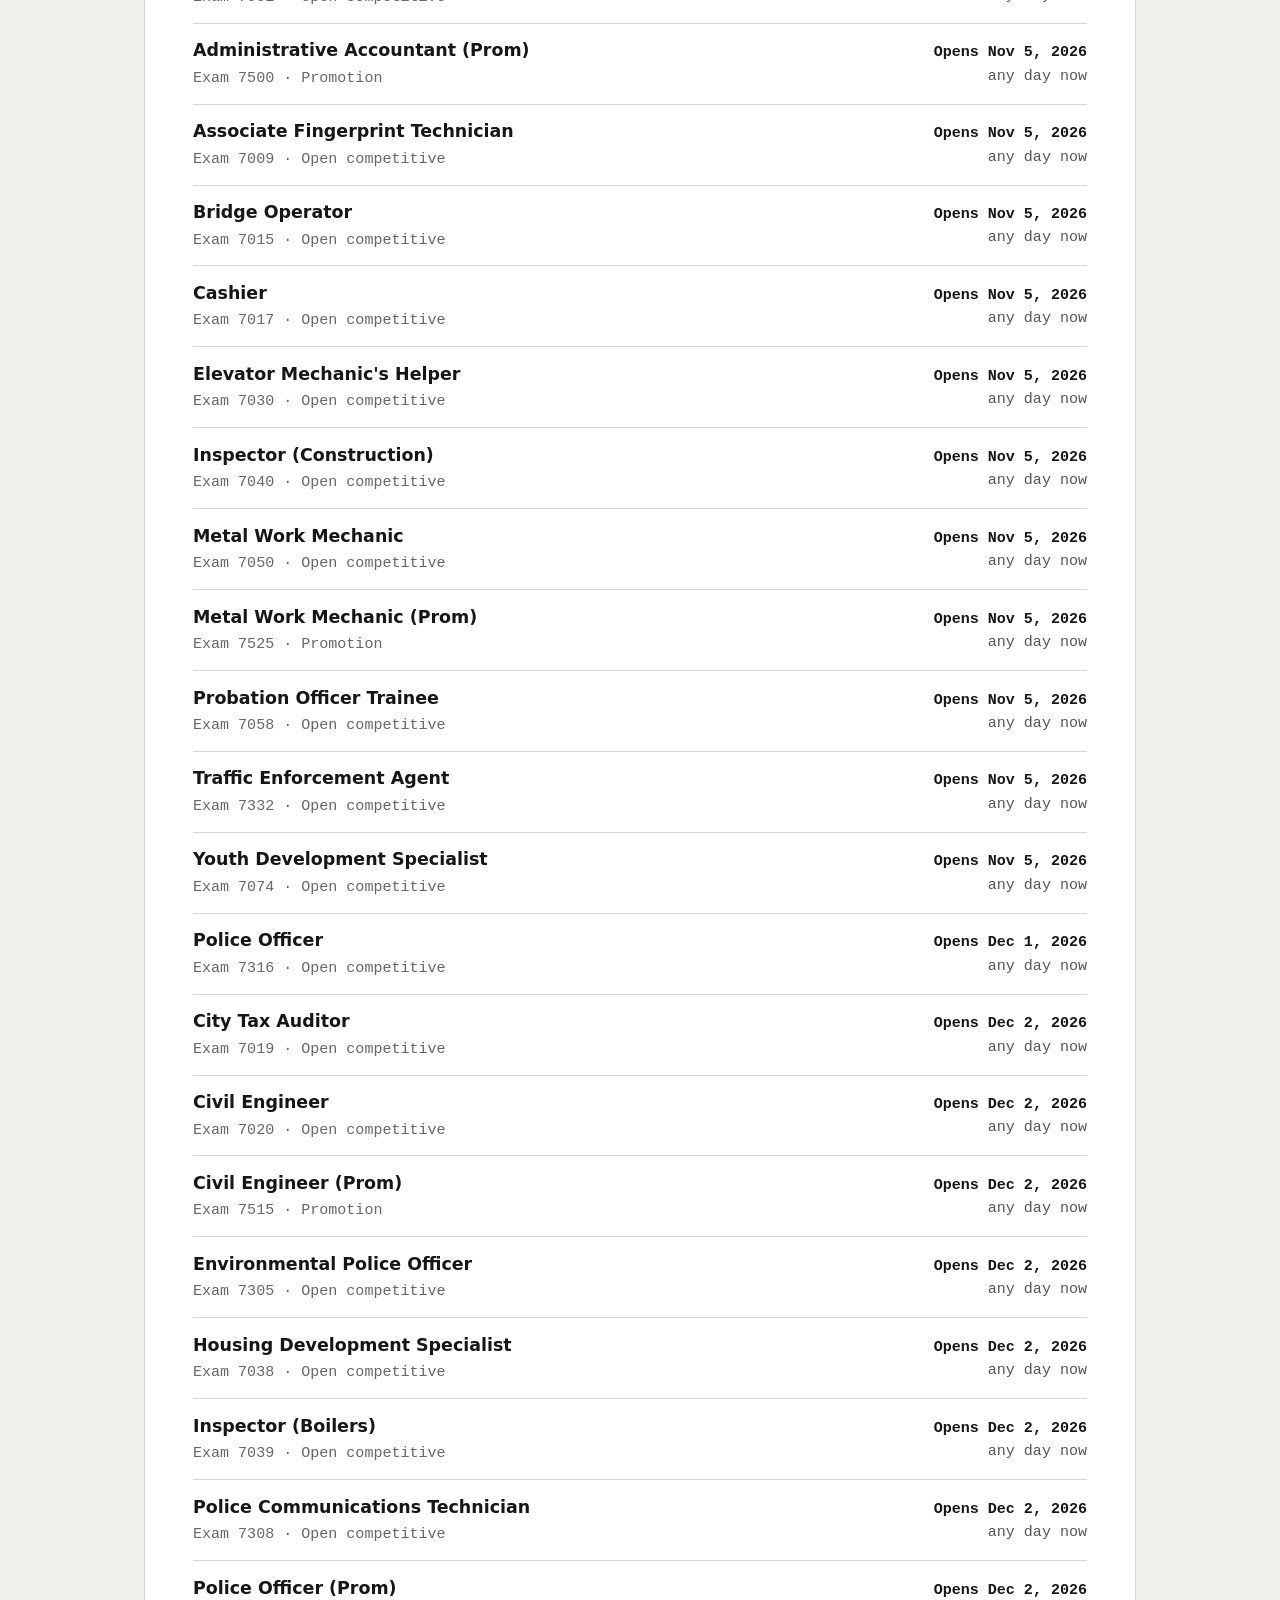
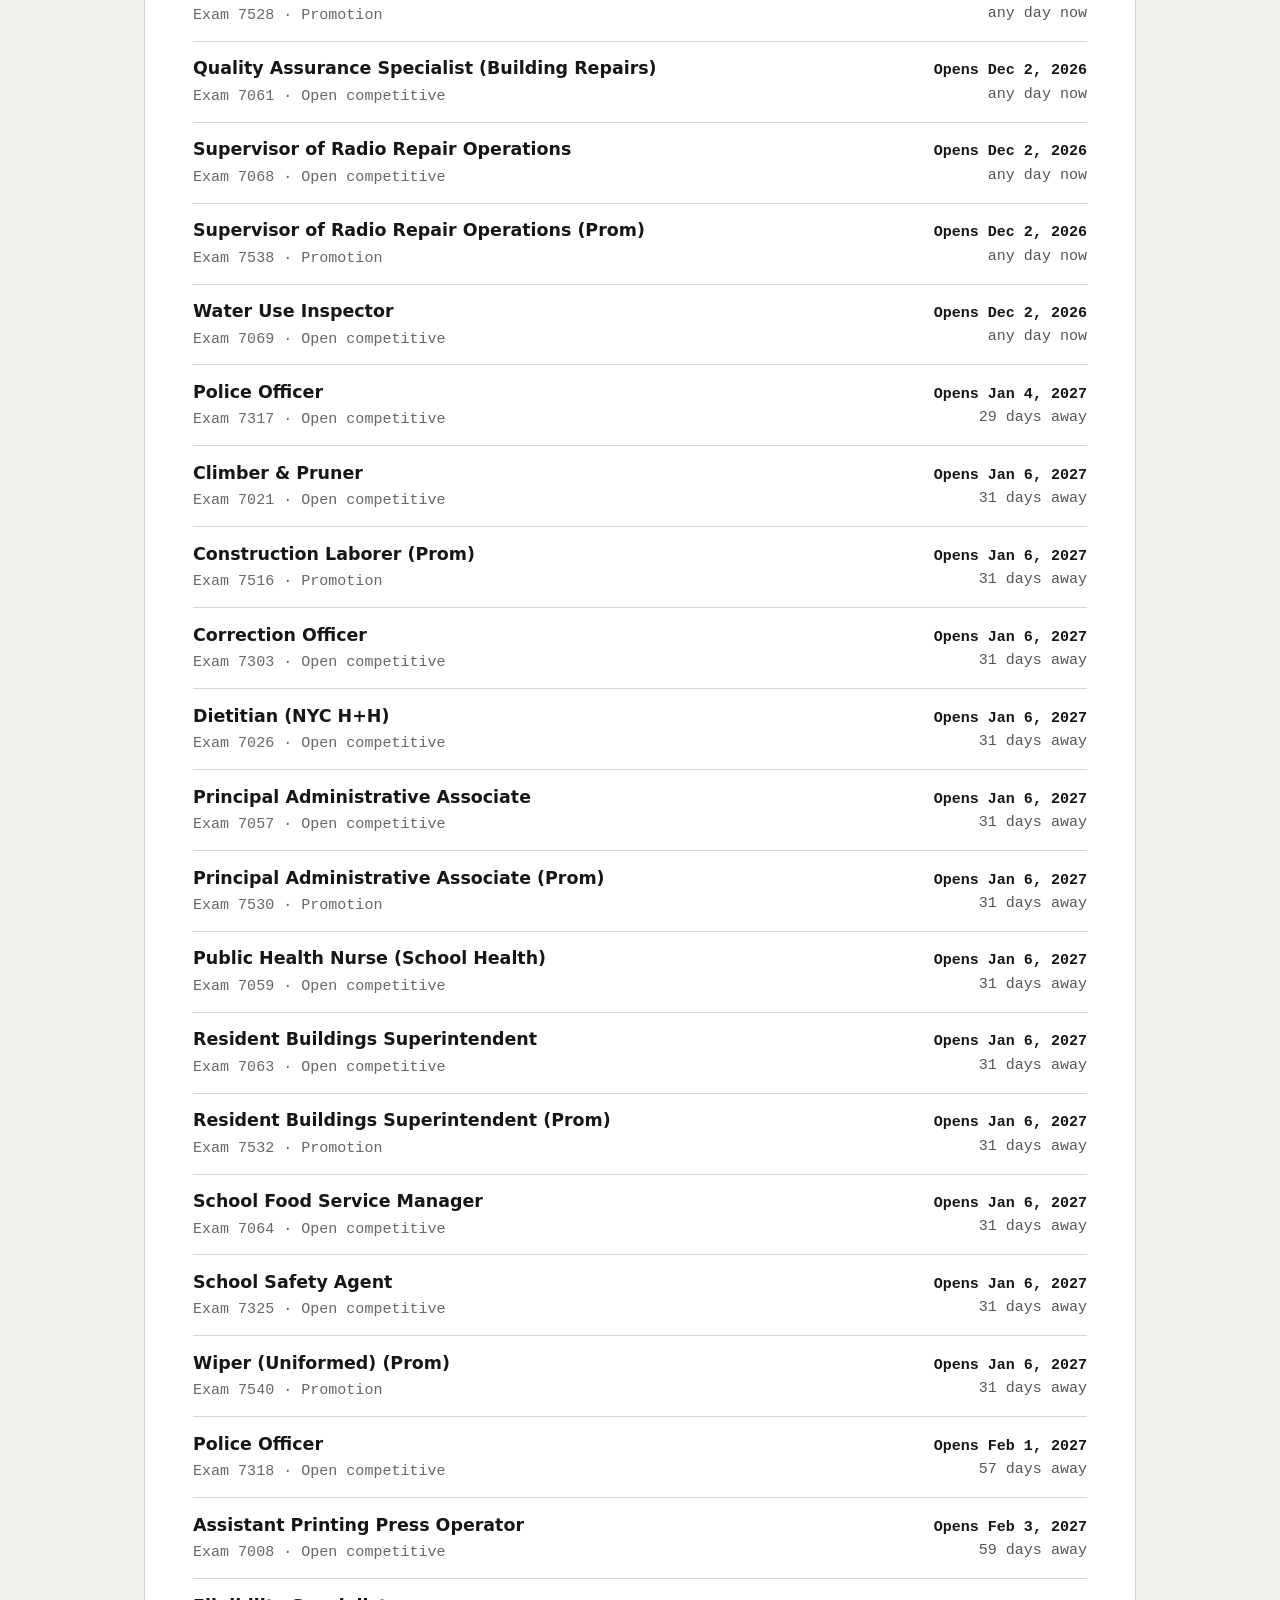
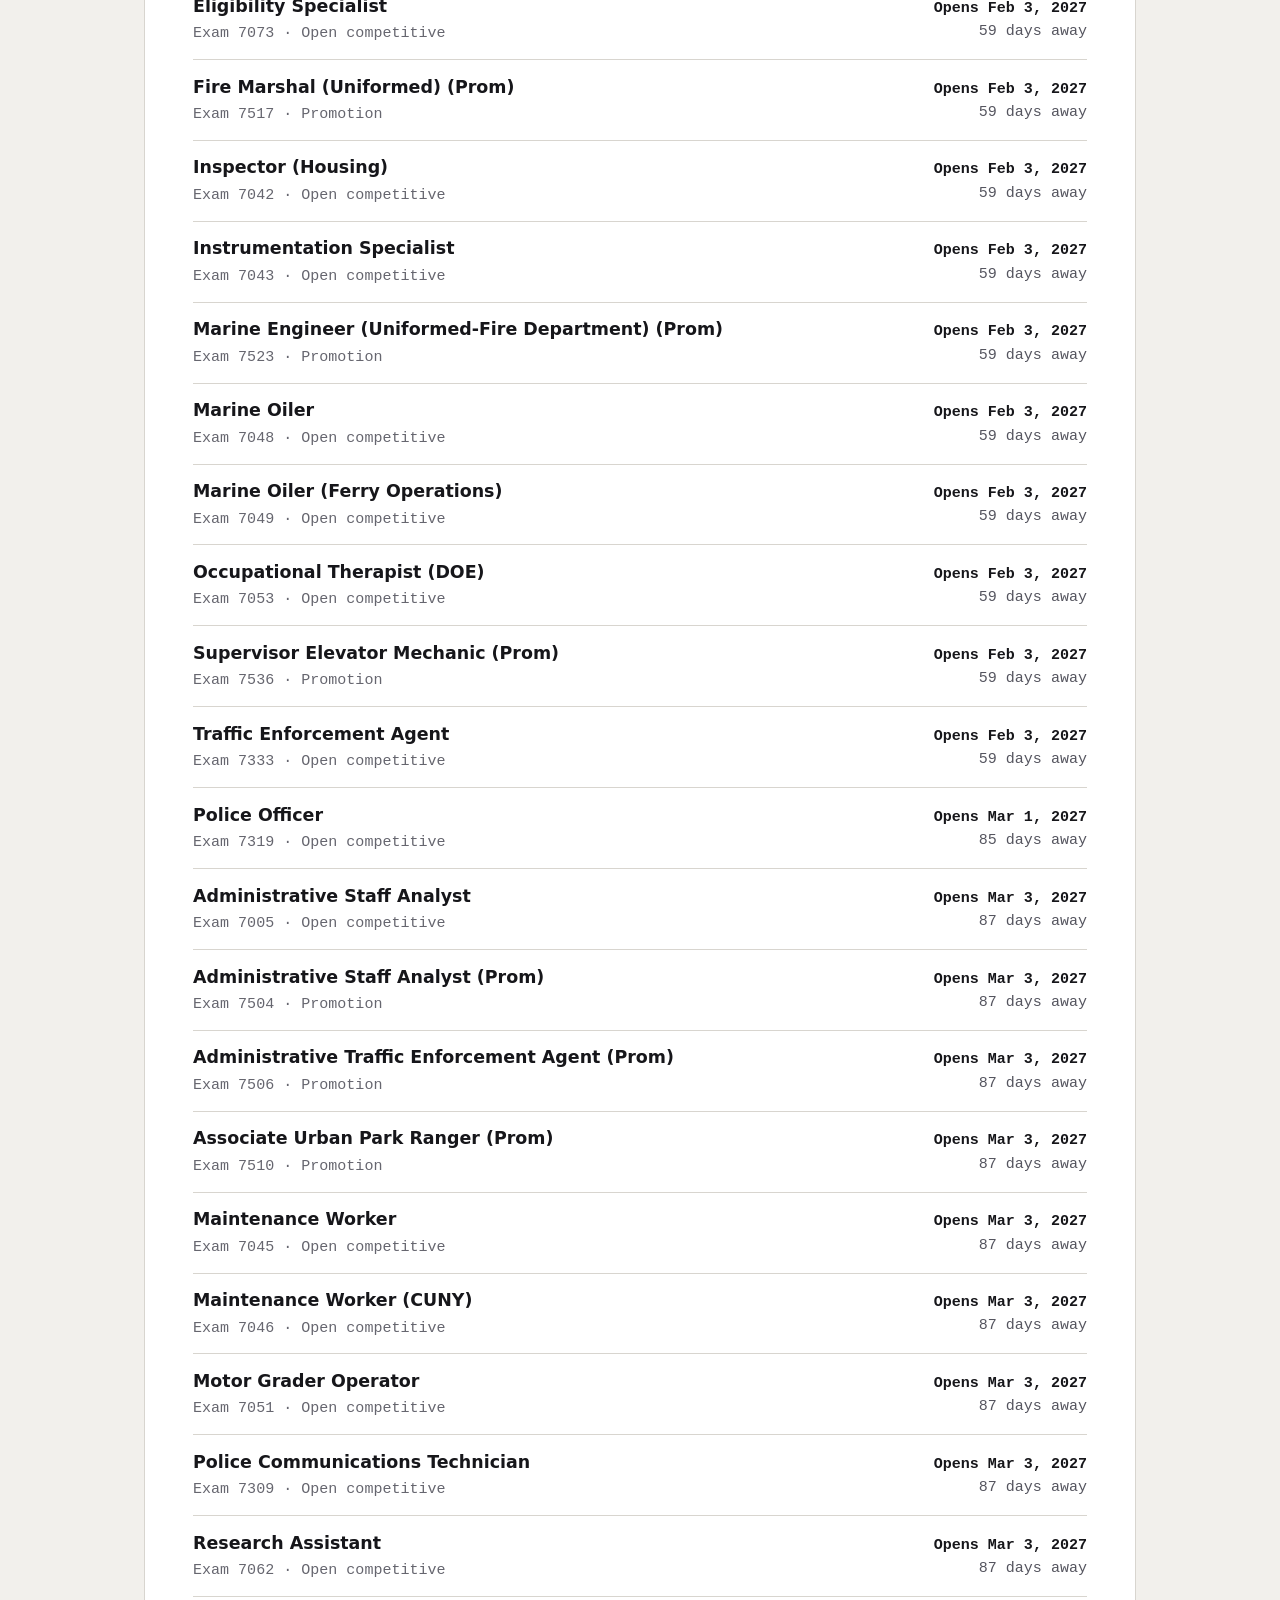
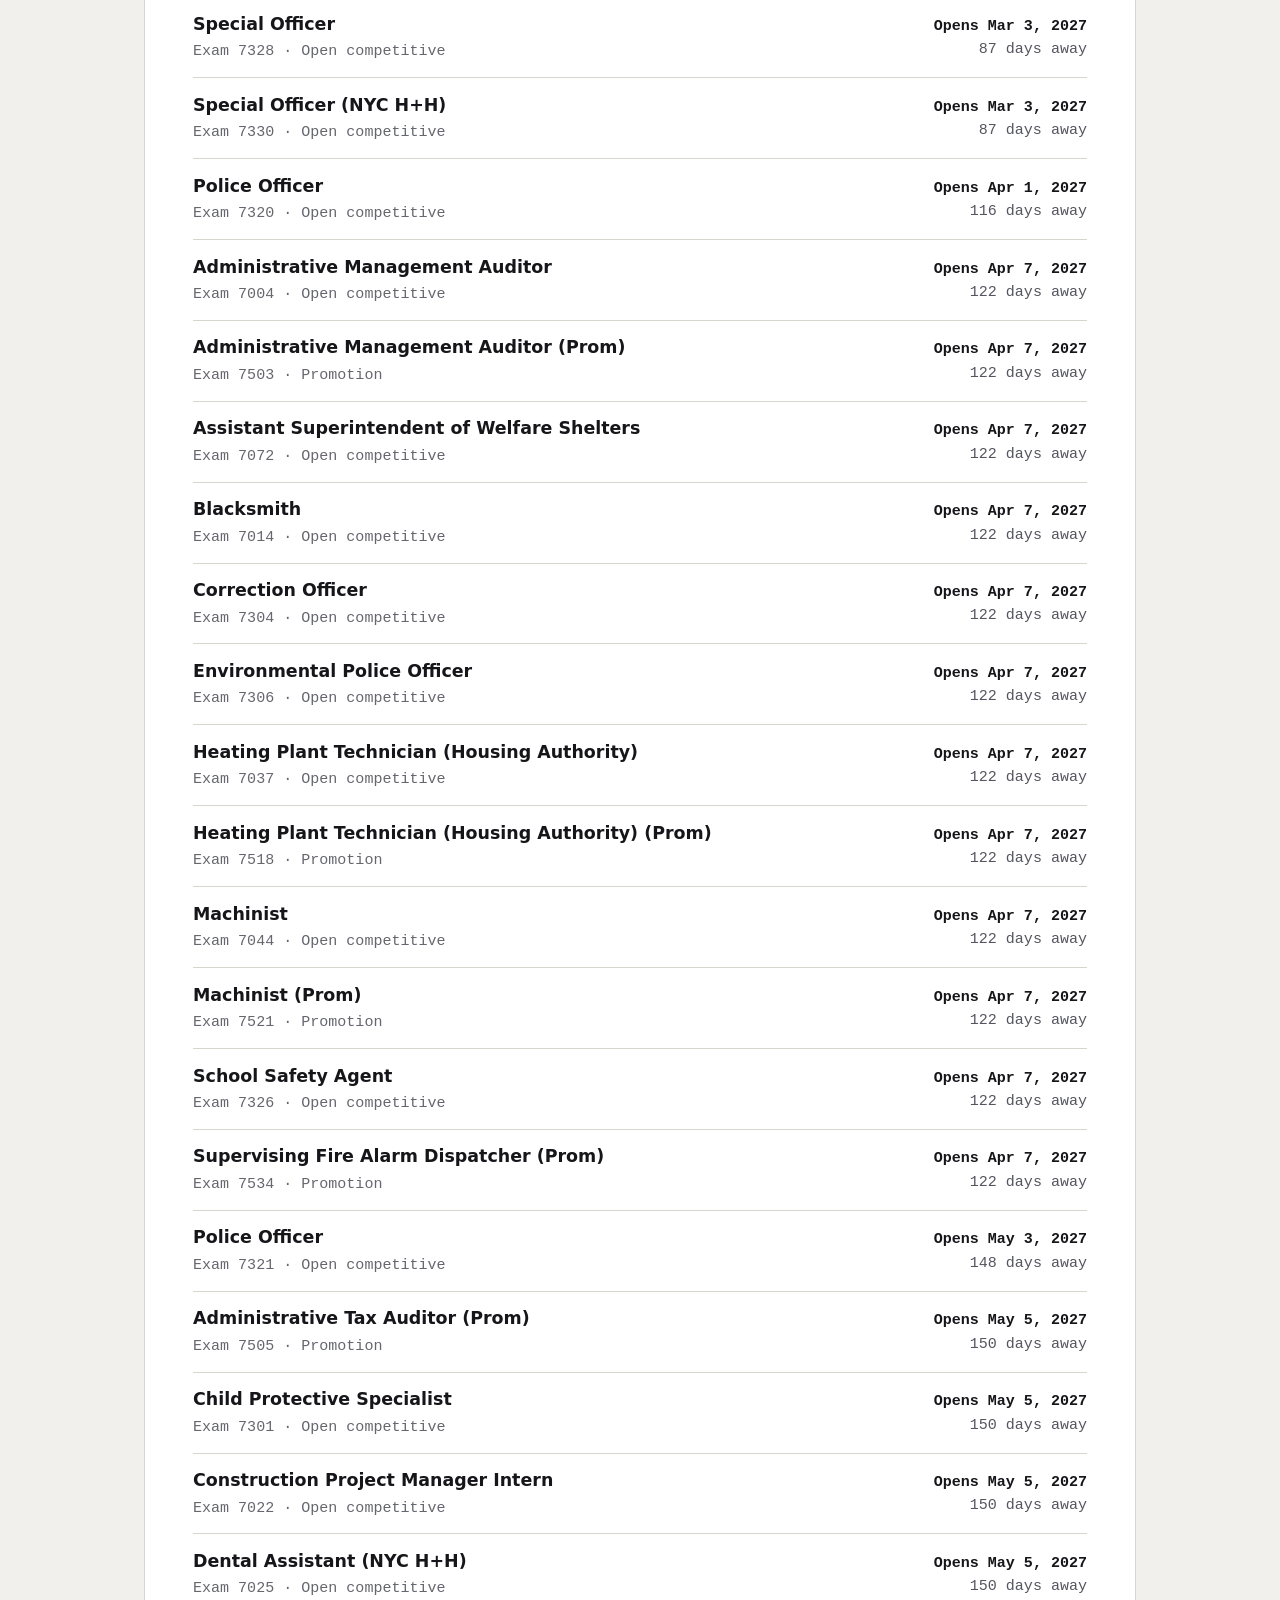
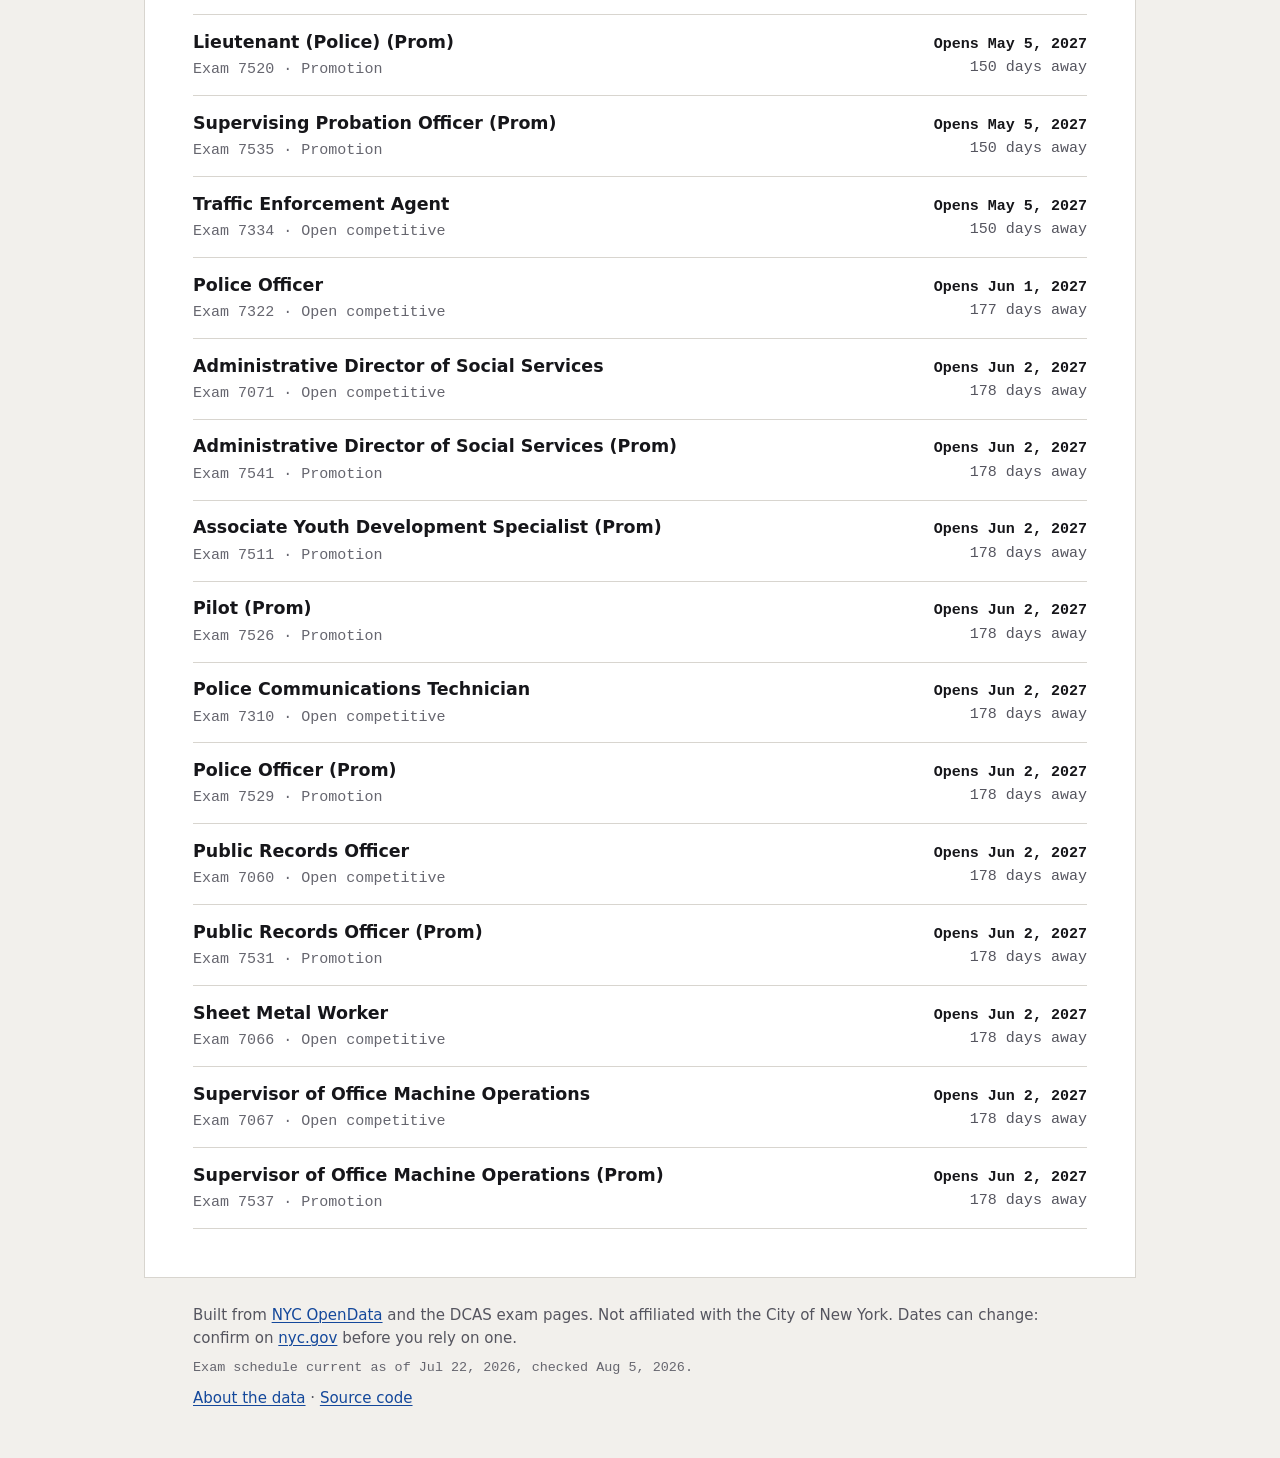
==== commit af0192ee: "The status filter is called Status 'Show: 2 of 3' does not say what is being narrowed. The label mad" ====
--- a/docs/index.html
+++ b/docs/index.html
@@ -29,11 +29,11 @@
 
     <div id="alert"></div>
 
-    <!-- One rule, and it fits in a sentence: Show picks the groups, Search
-         filters within them, nothing else changes. No date windows that open
-         and close on their own. An earlier build showed 60 days of upcoming
-         exams until you typed something, then silently showed all 138, so the
-         table looked like it had changed its own mind. -->
+    <!-- One rule, and it fits in a sentence: the filters pick which values are
+         kept, search narrows within them, nothing else changes. No date windows
+         that open and close on their own. An earlier build showed 60 days of
+         upcoming exams until you typed something, then silently showed all 138,
+         so the table looked like it had changed its own mind. -->
 
     <h1 class="page-title">Exams</h1>
 
@@ -43,7 +43,13 @@
         <input type="search" id="q" placeholder="Sanitation Worker, or 6311"
                autocomplete="off" spellcheck="false">
       </div>
-      <!-- A dropdown that holds checkboxes, built from details/summary.
+      <!-- Named for the field it filters, which is the exam's status, the same
+           word the data dictionary uses and the same three values the chips
+           carry. It was called "Show" when the dropdown picked a named view;
+           once it became a multi-select over a field, "Show: 2 of 3" no longer
+           said what was being narrowed.
+
+           A dropdown that holds checkboxes, built from details/summary.
            A native <select multiple> would need modifier-key clicking, offers
            no checkboxes and renders as an inline list box that is taller than
            the menu it replaces. This closes to one line, opens to the values,
@@ -52,11 +58,11 @@
            Both menus work the same way: every box is a value you want kept.
            Unticking all of them asks for nothing, and the page says so. -->
       <div class="field" style="flex: 0 1 17rem;">
-        <span class="fieldname" id="show-name">Show</span>
+        <span class="fieldname" id="show-name">Status</span>
         <details class="menu" id="show-menu">
           <summary aria-describedby="show-name"><span id="show-summary"></span></summary>
           <fieldset class="menu-panel">
-            <legend class="sr-only">Show which exams</legend>
+            <legend class="sr-only">Filter by exam status</legend>
             <label class="check"><input type="checkbox" id="show-accepting" checked> Accepting applications</label>
             <label class="check"><input type="checkbox" id="show-upcoming" checked> Upcoming</label>
             <label class="check"><input type="checkbox" id="show-closed"> Closed</label>
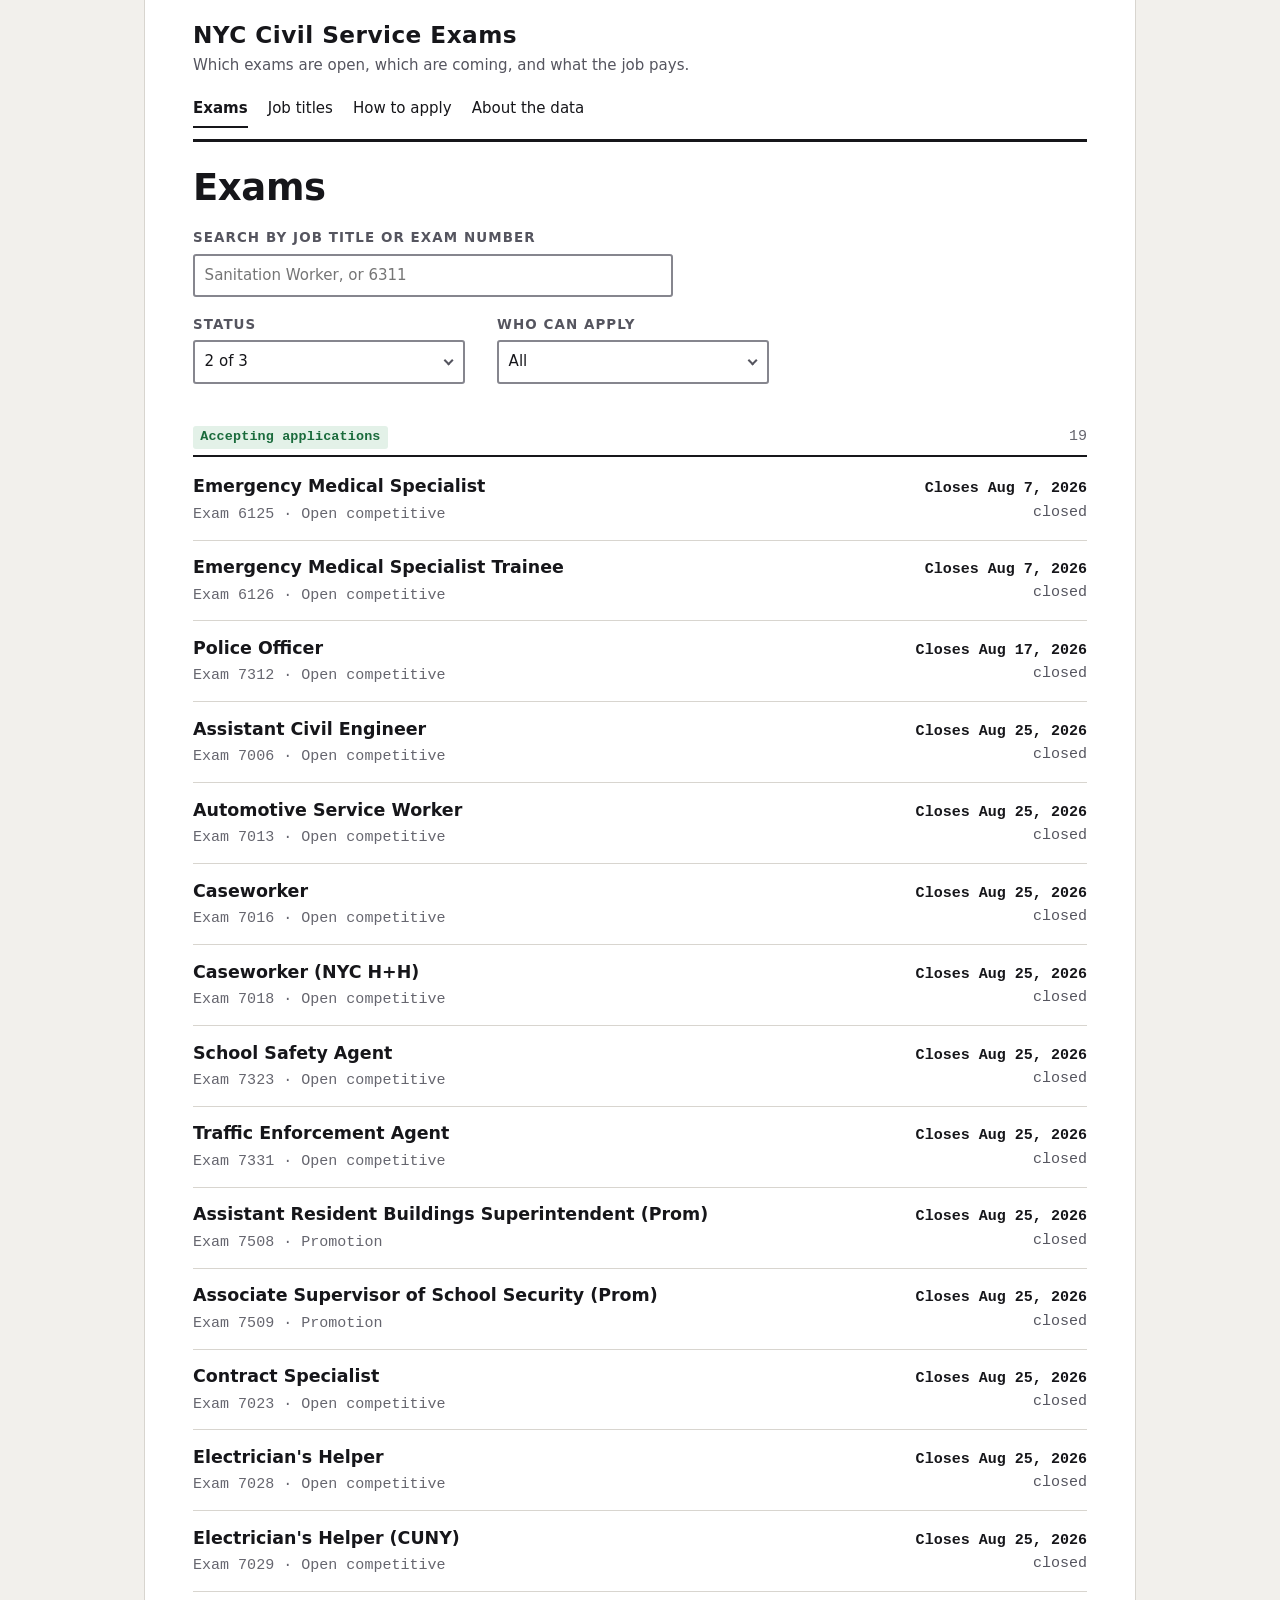
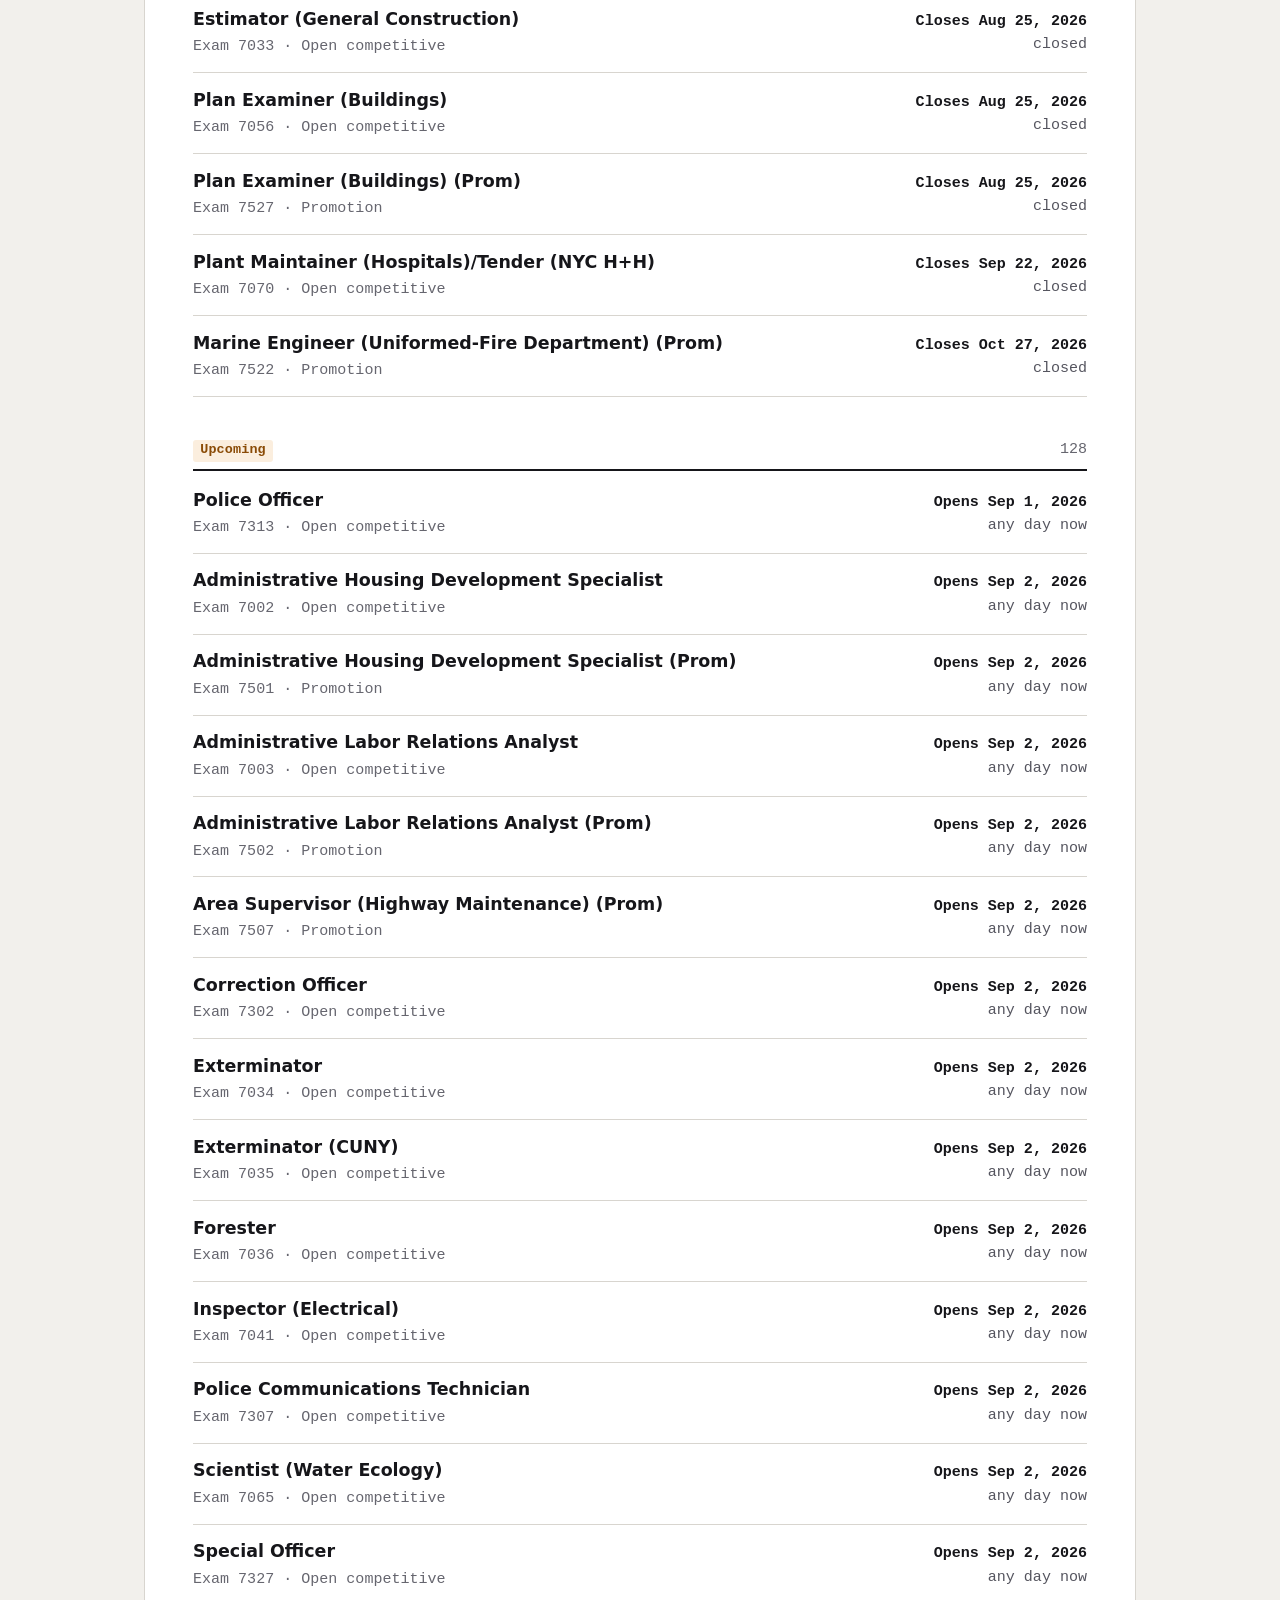
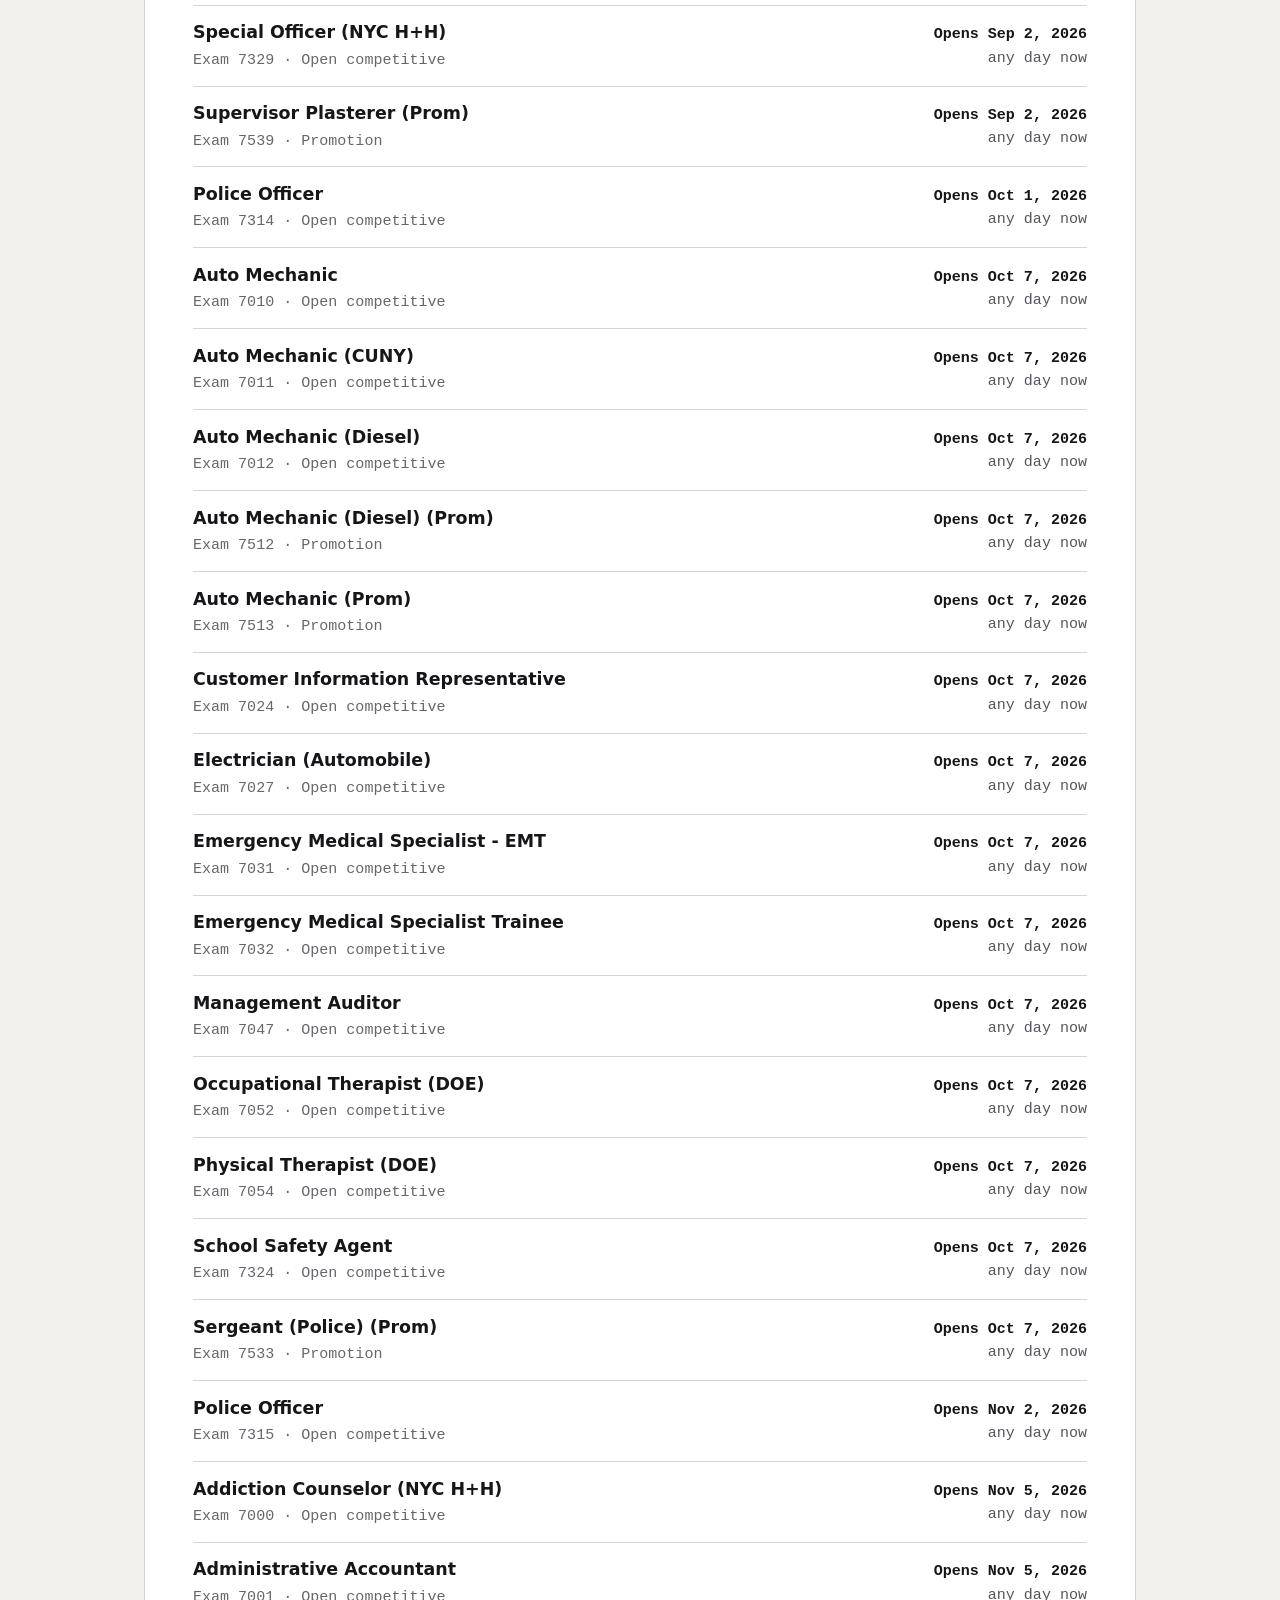
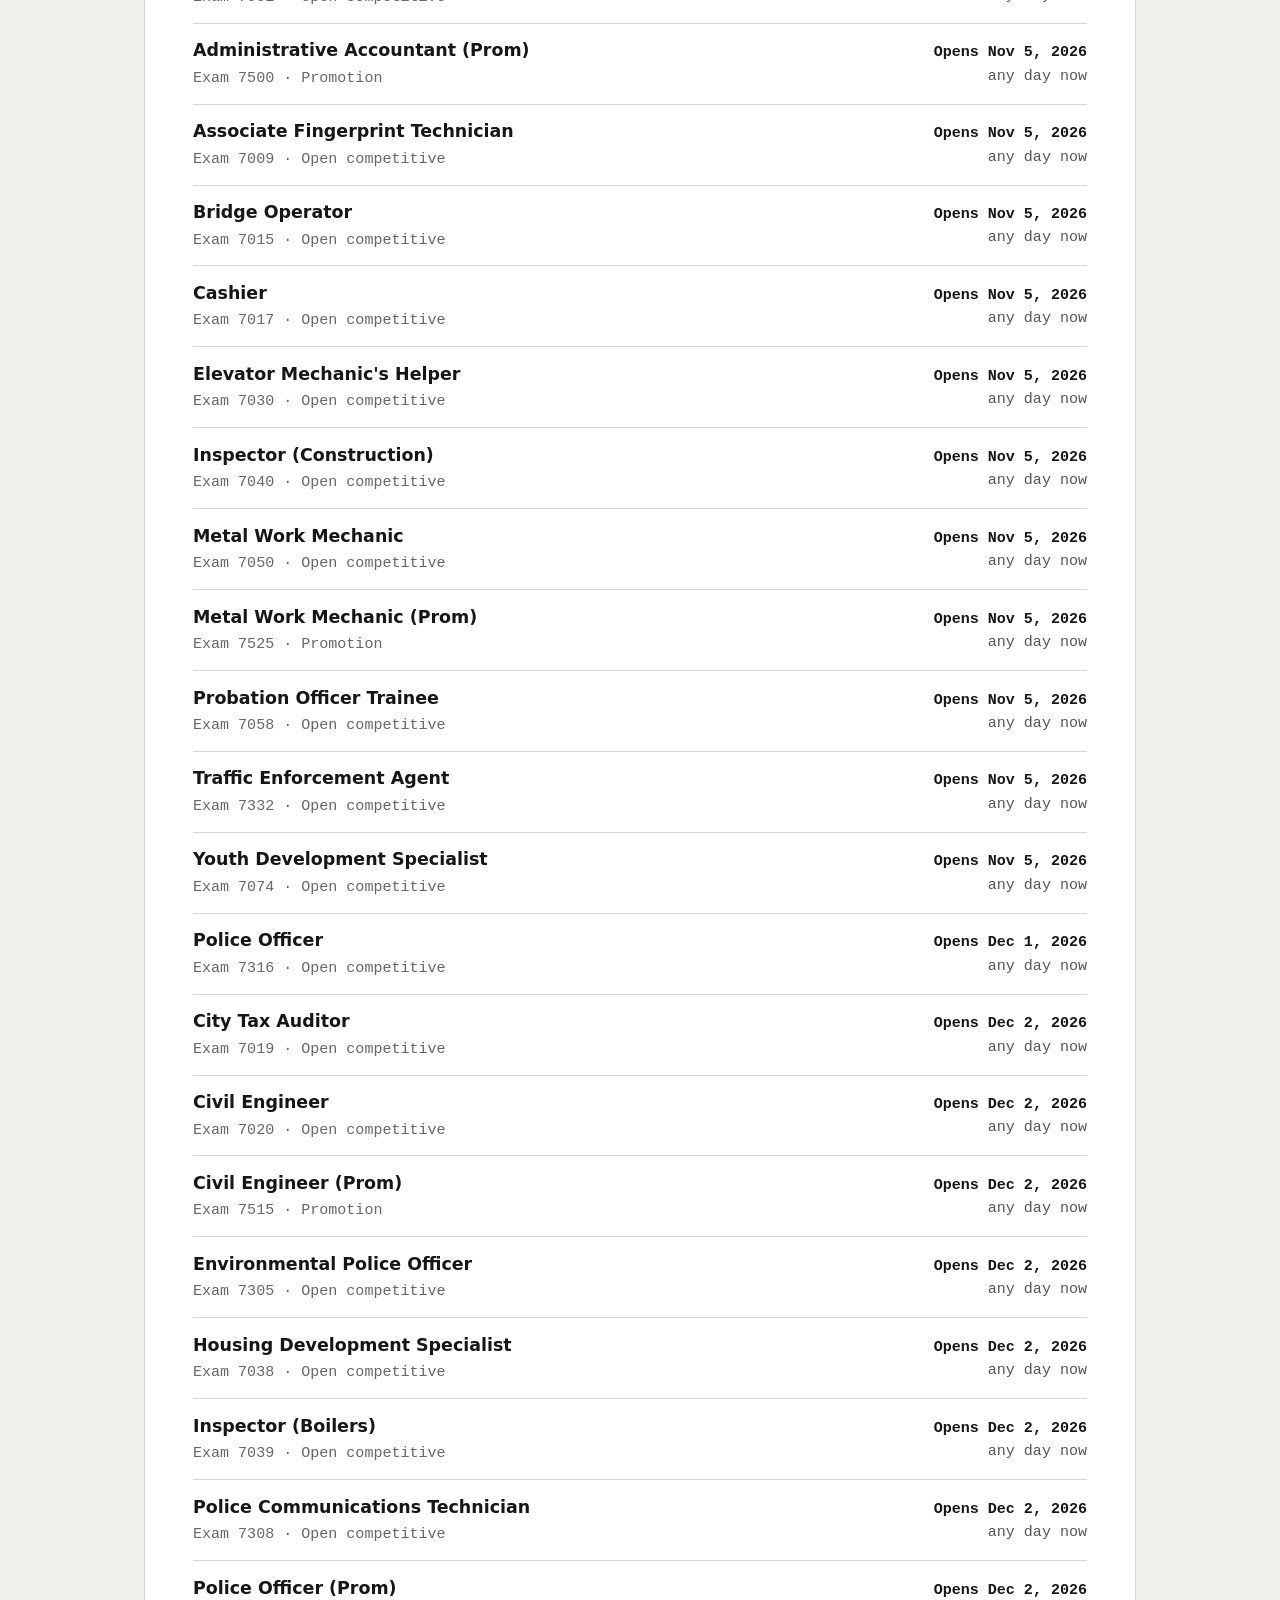
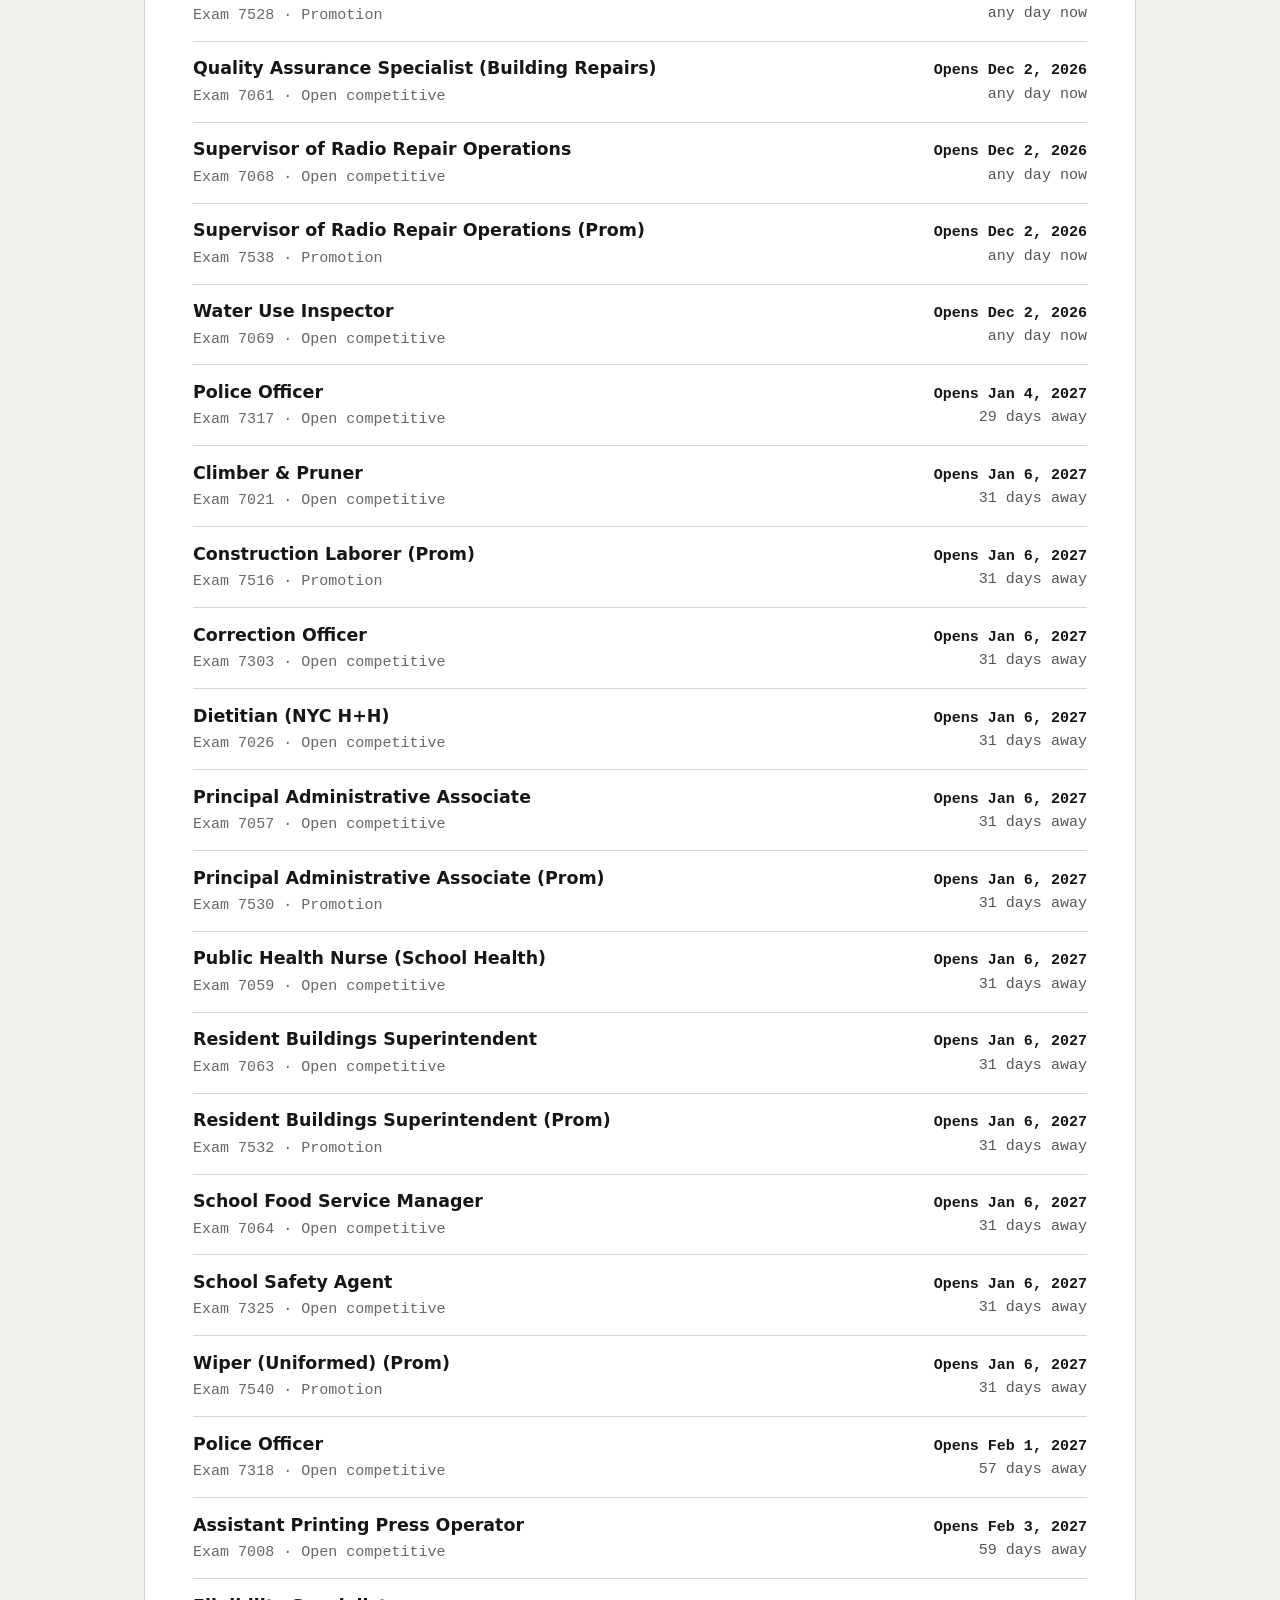
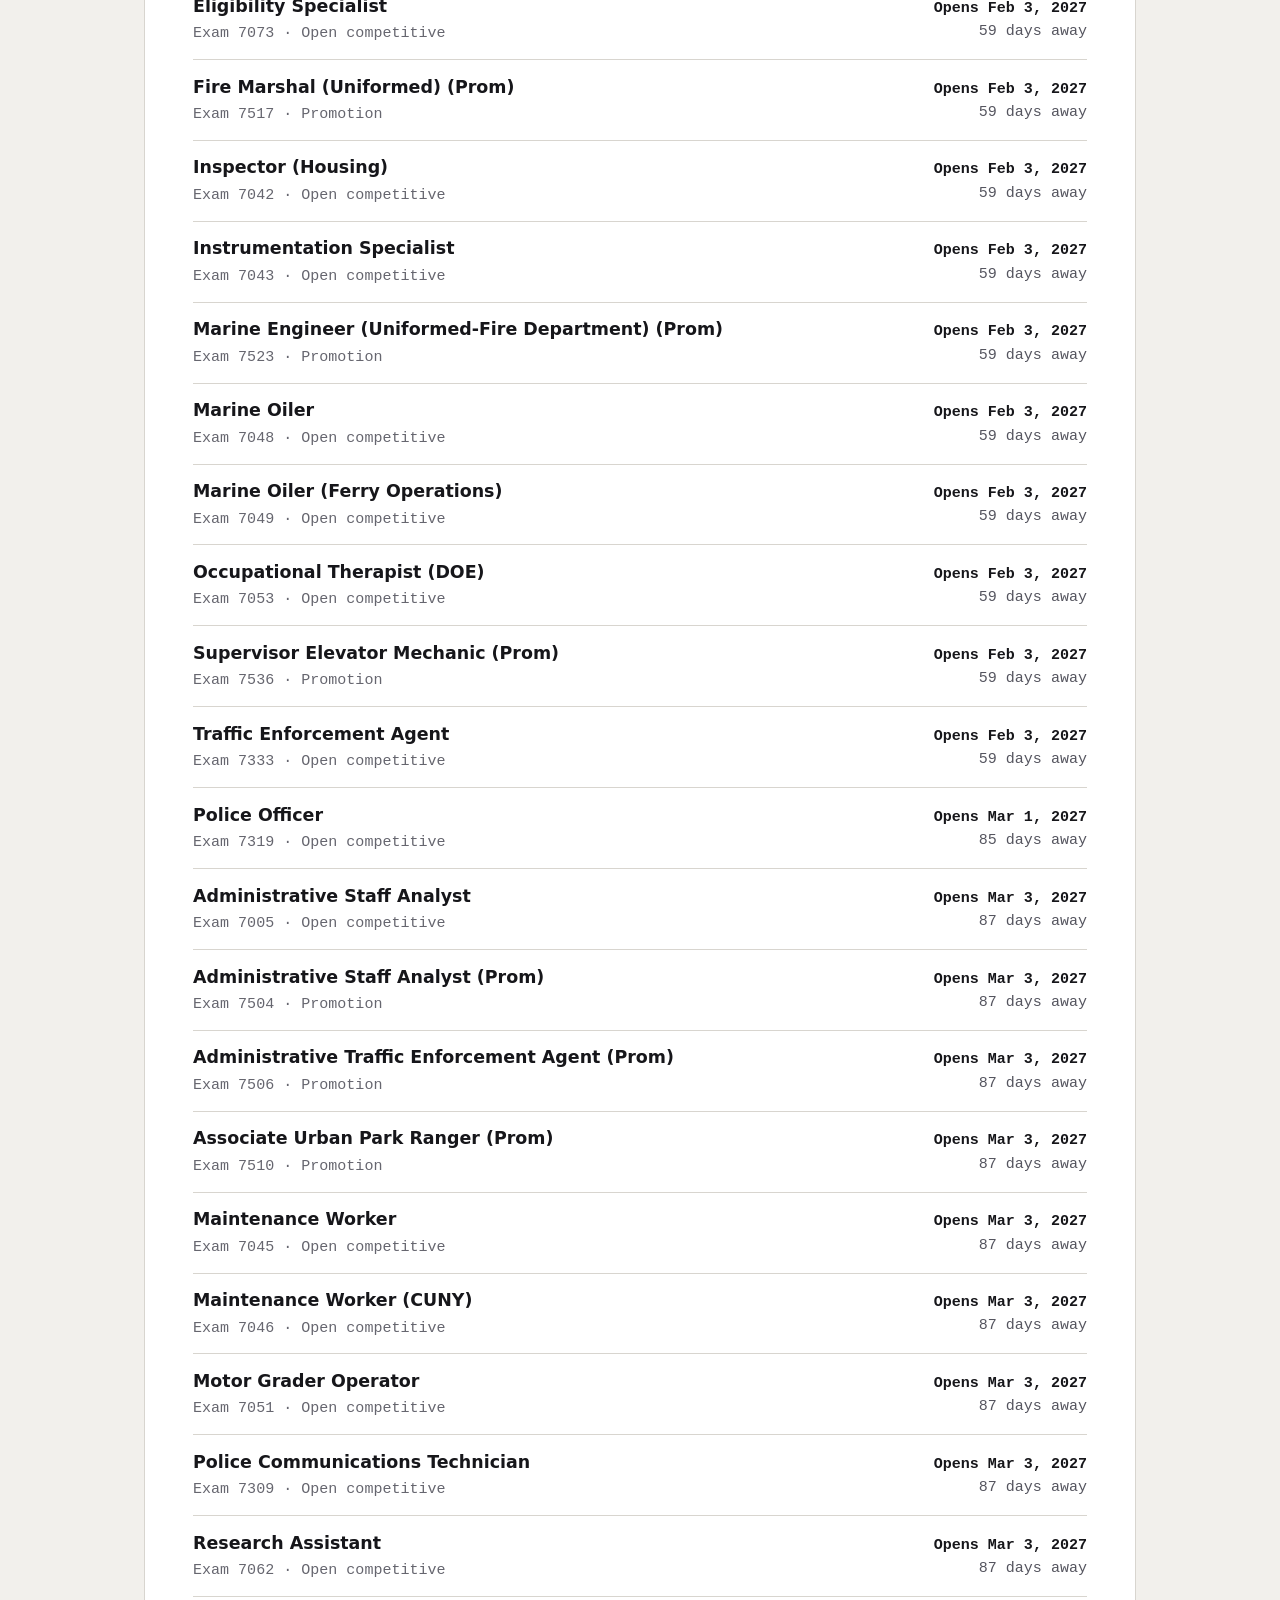
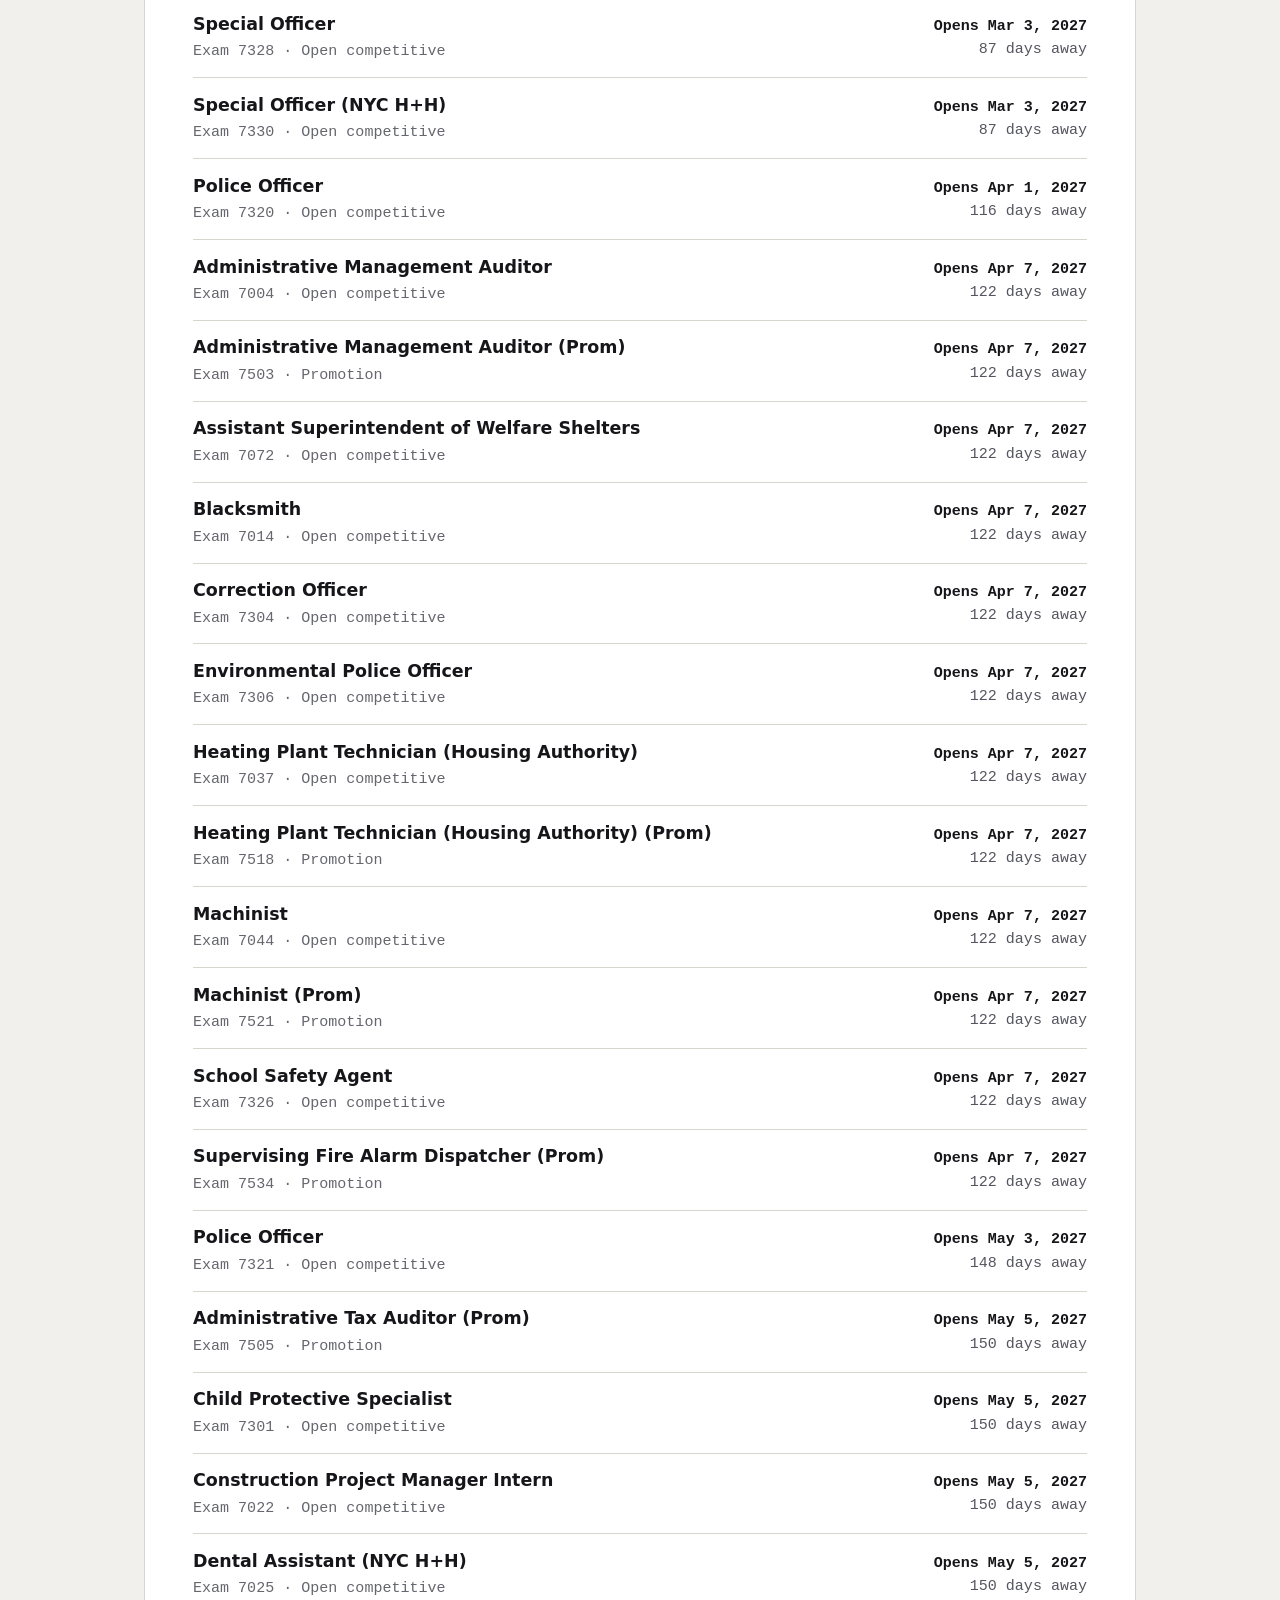
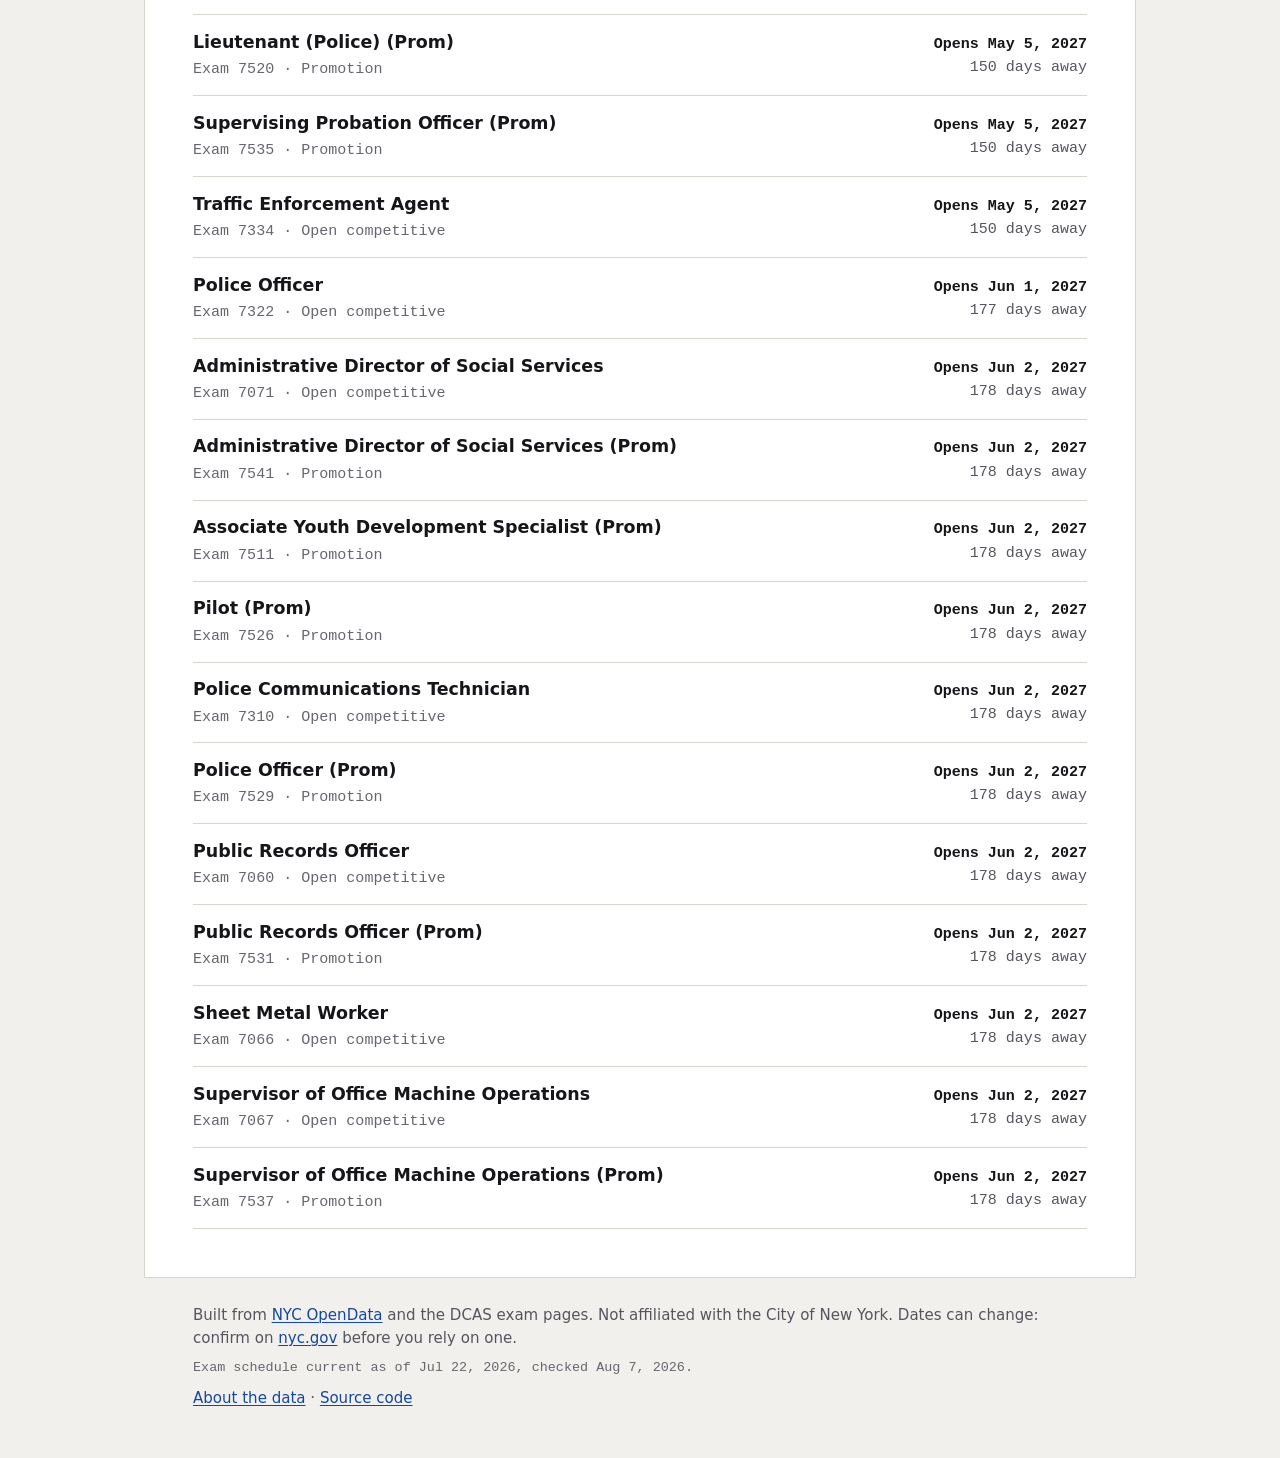
==== commit 61a1e66d: "Remove the staleness banner The banner keyed off the oldest of three watched datasets, but two of th" ====
--- a/docs/index.html
+++ b/docs/index.html
@@ -27,7 +27,6 @@
 
   <main id="main">
 
-    <div id="alert"></div>
 
     <!-- One rule, and it fits in a sentence: the filters pick which values are
          kept, search narrows within them, nothing else changes. No date windows
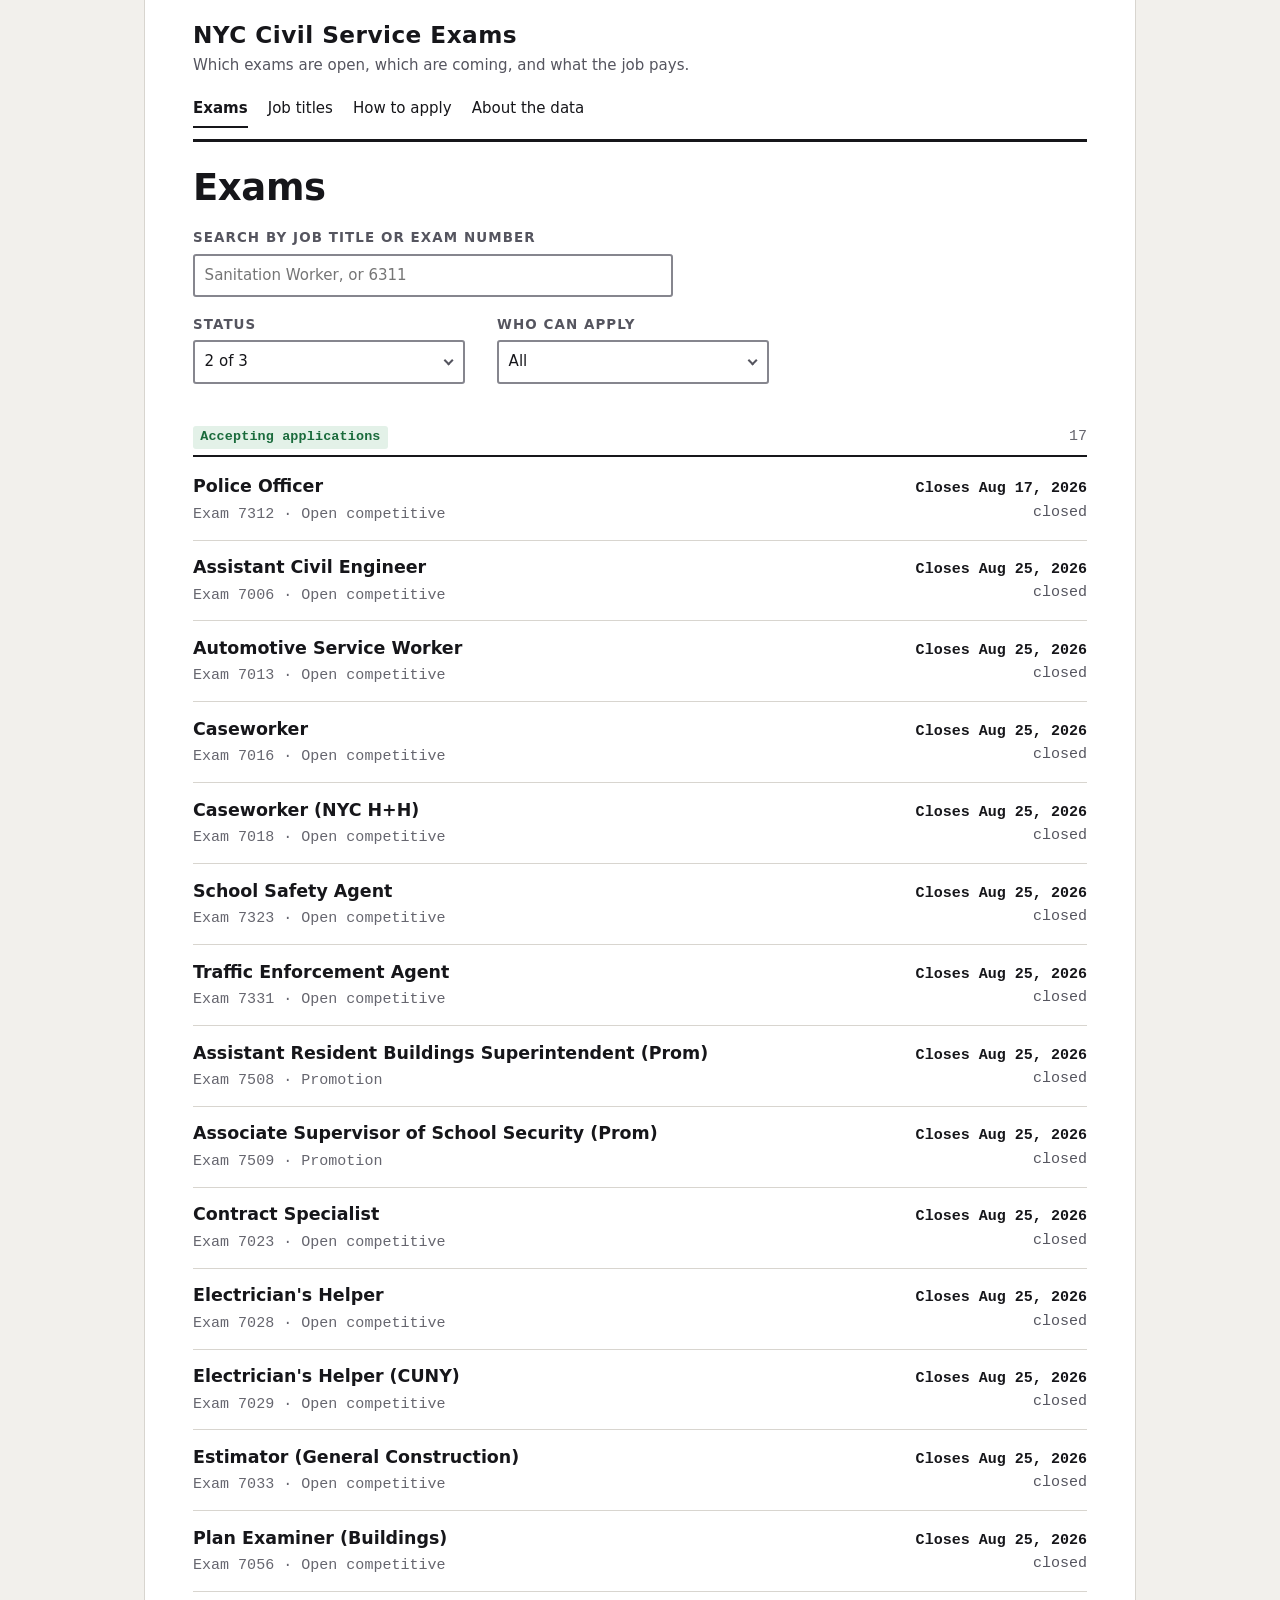
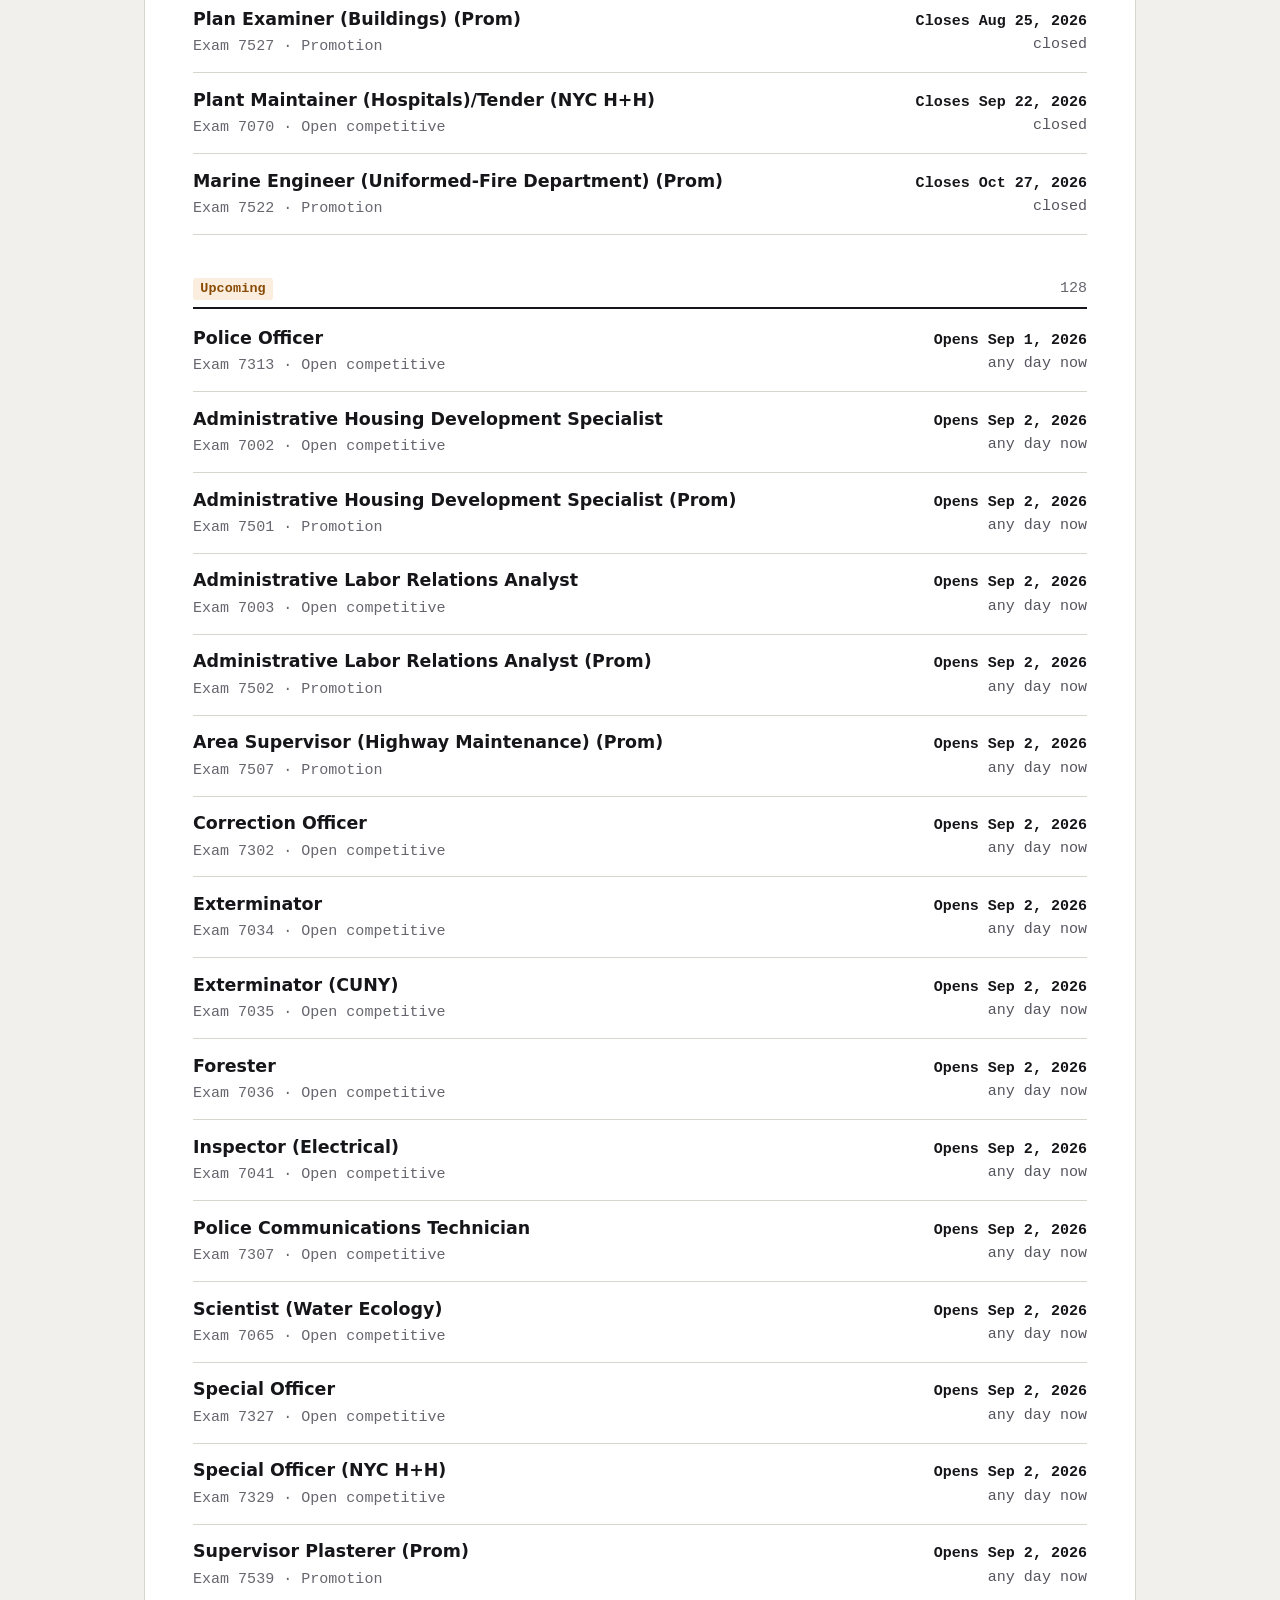
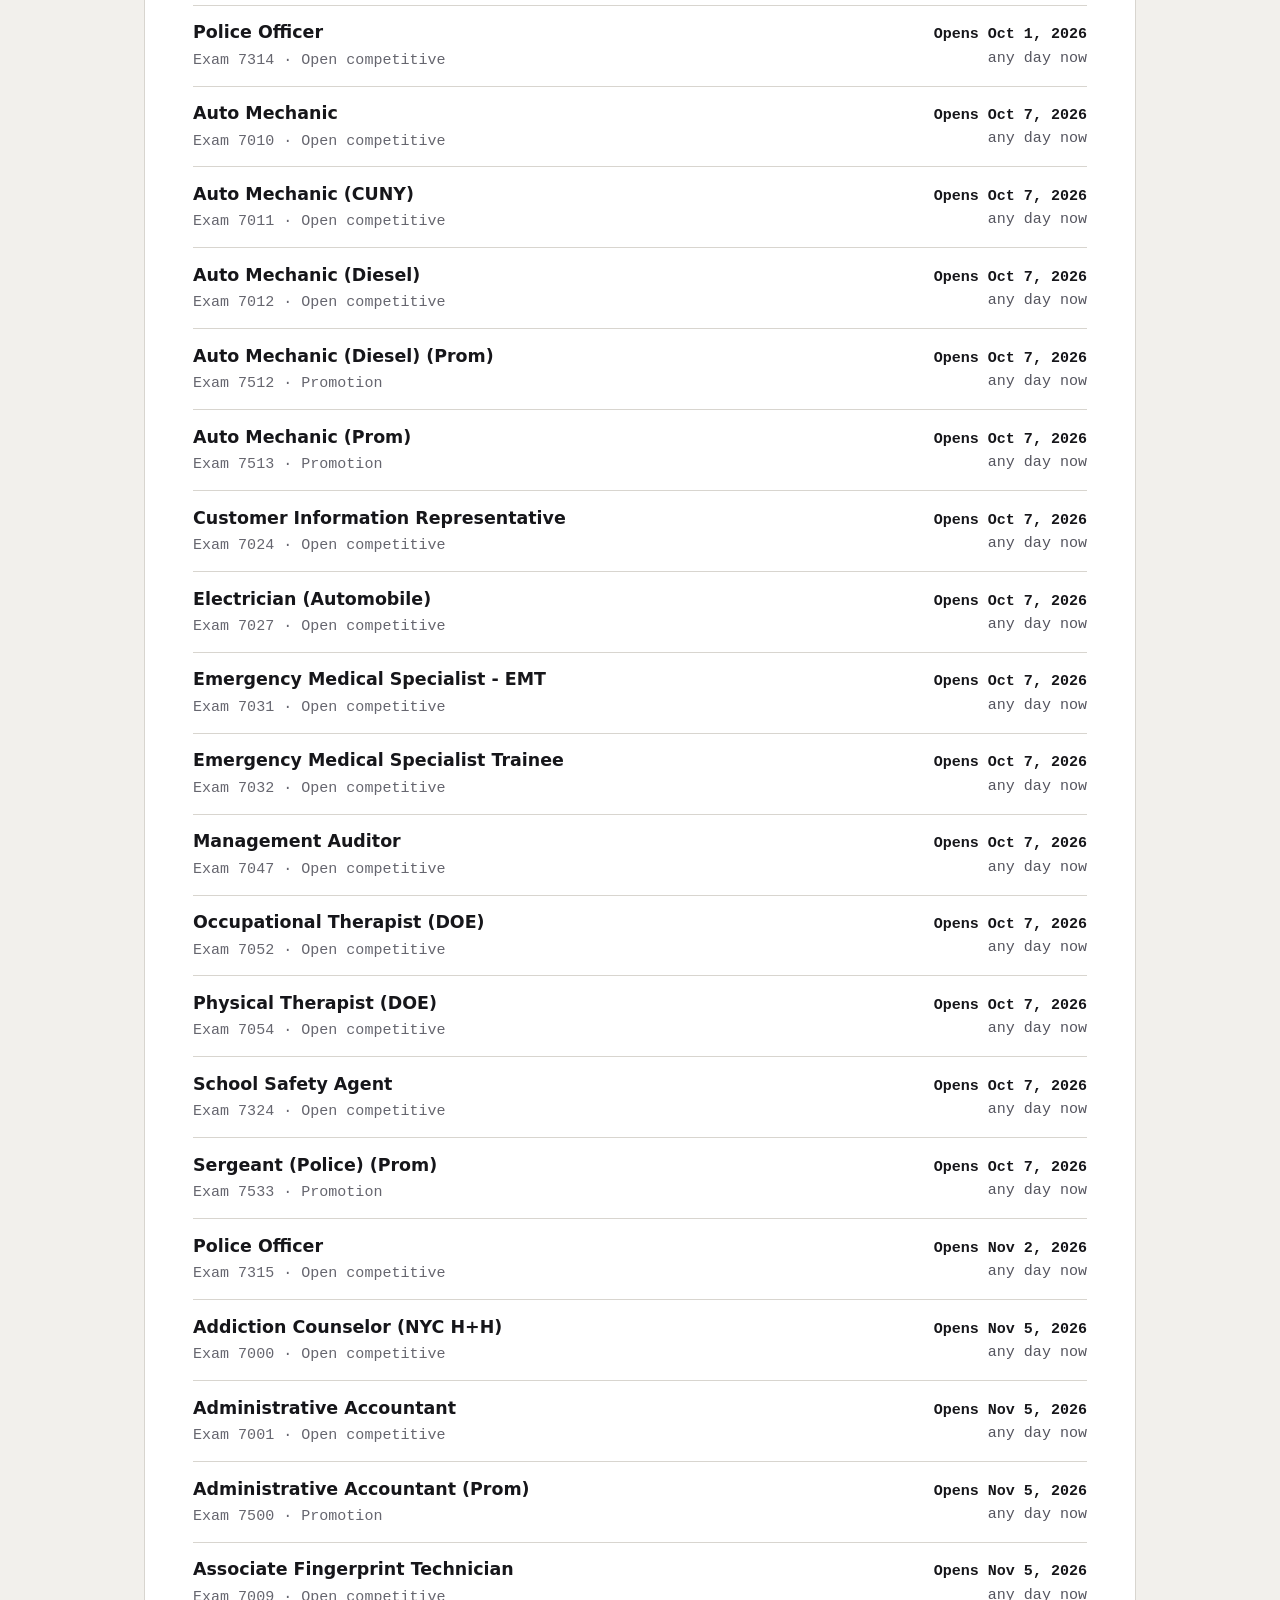
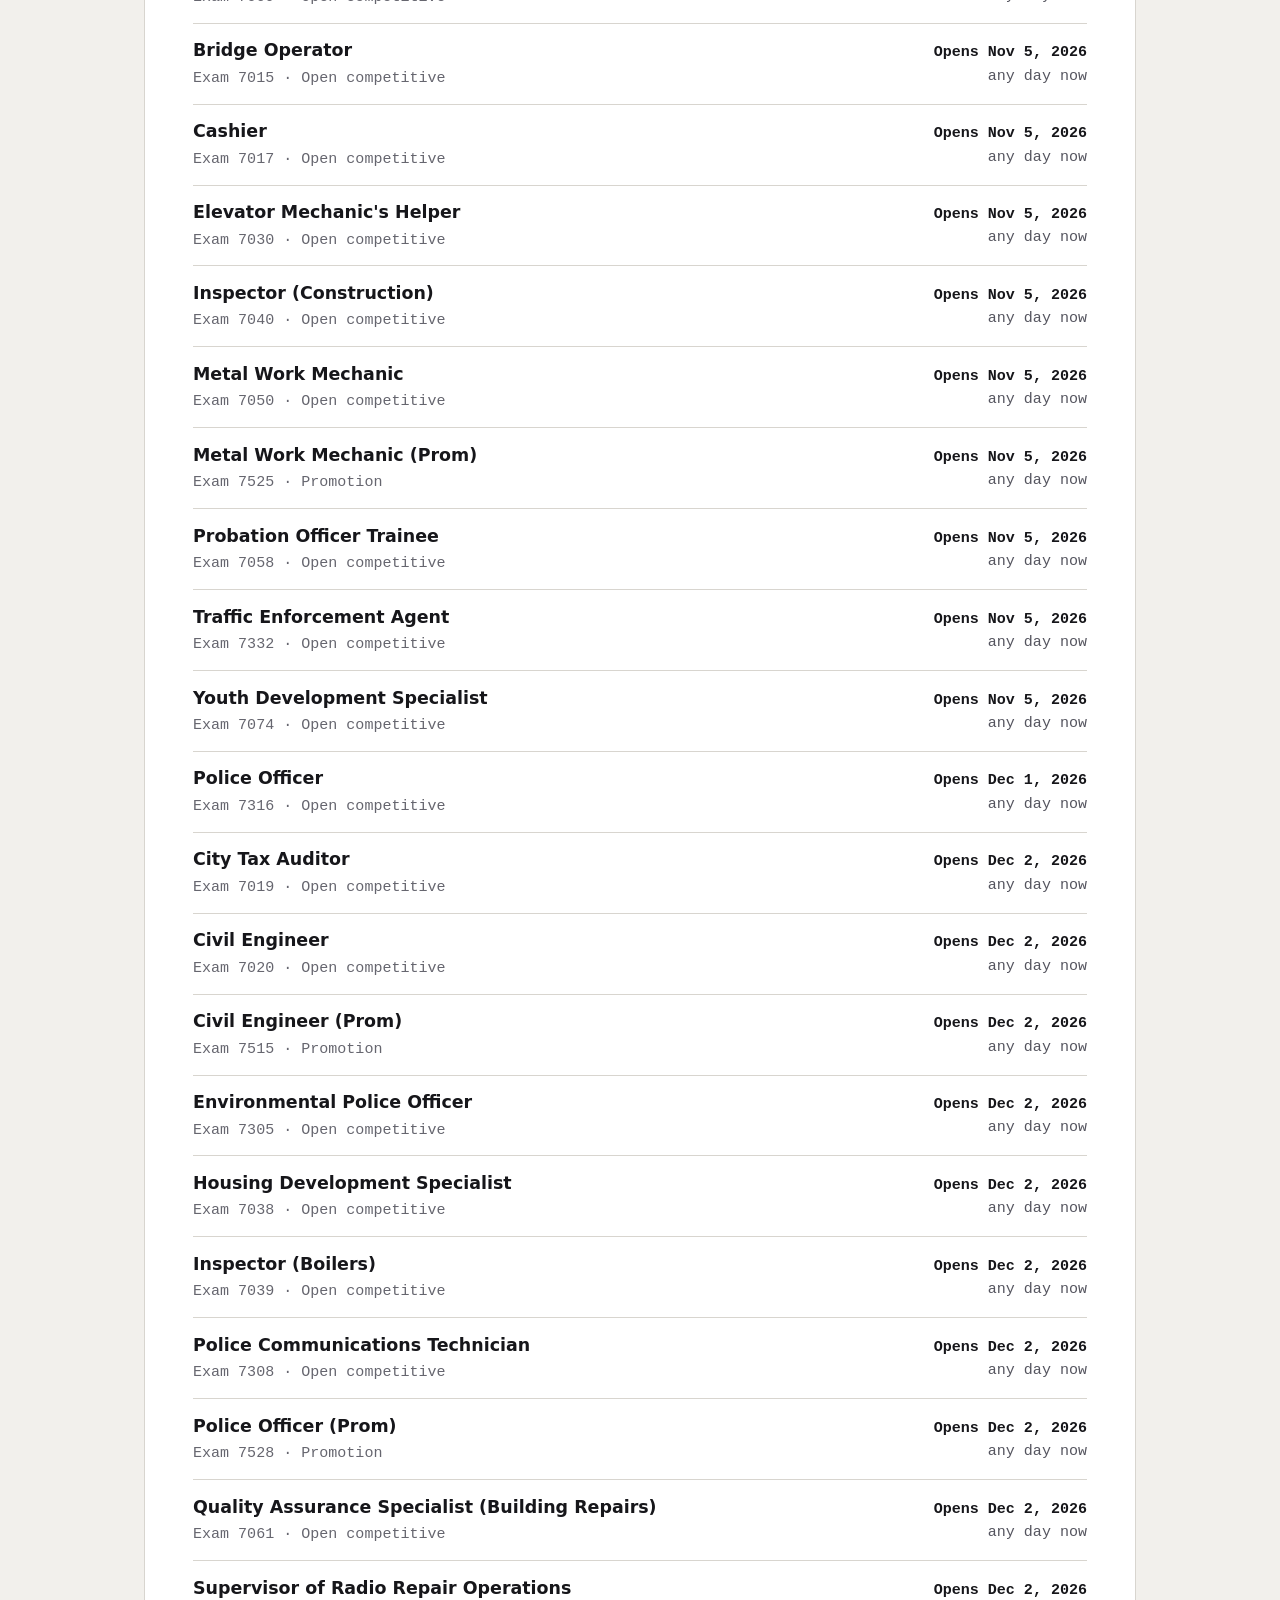
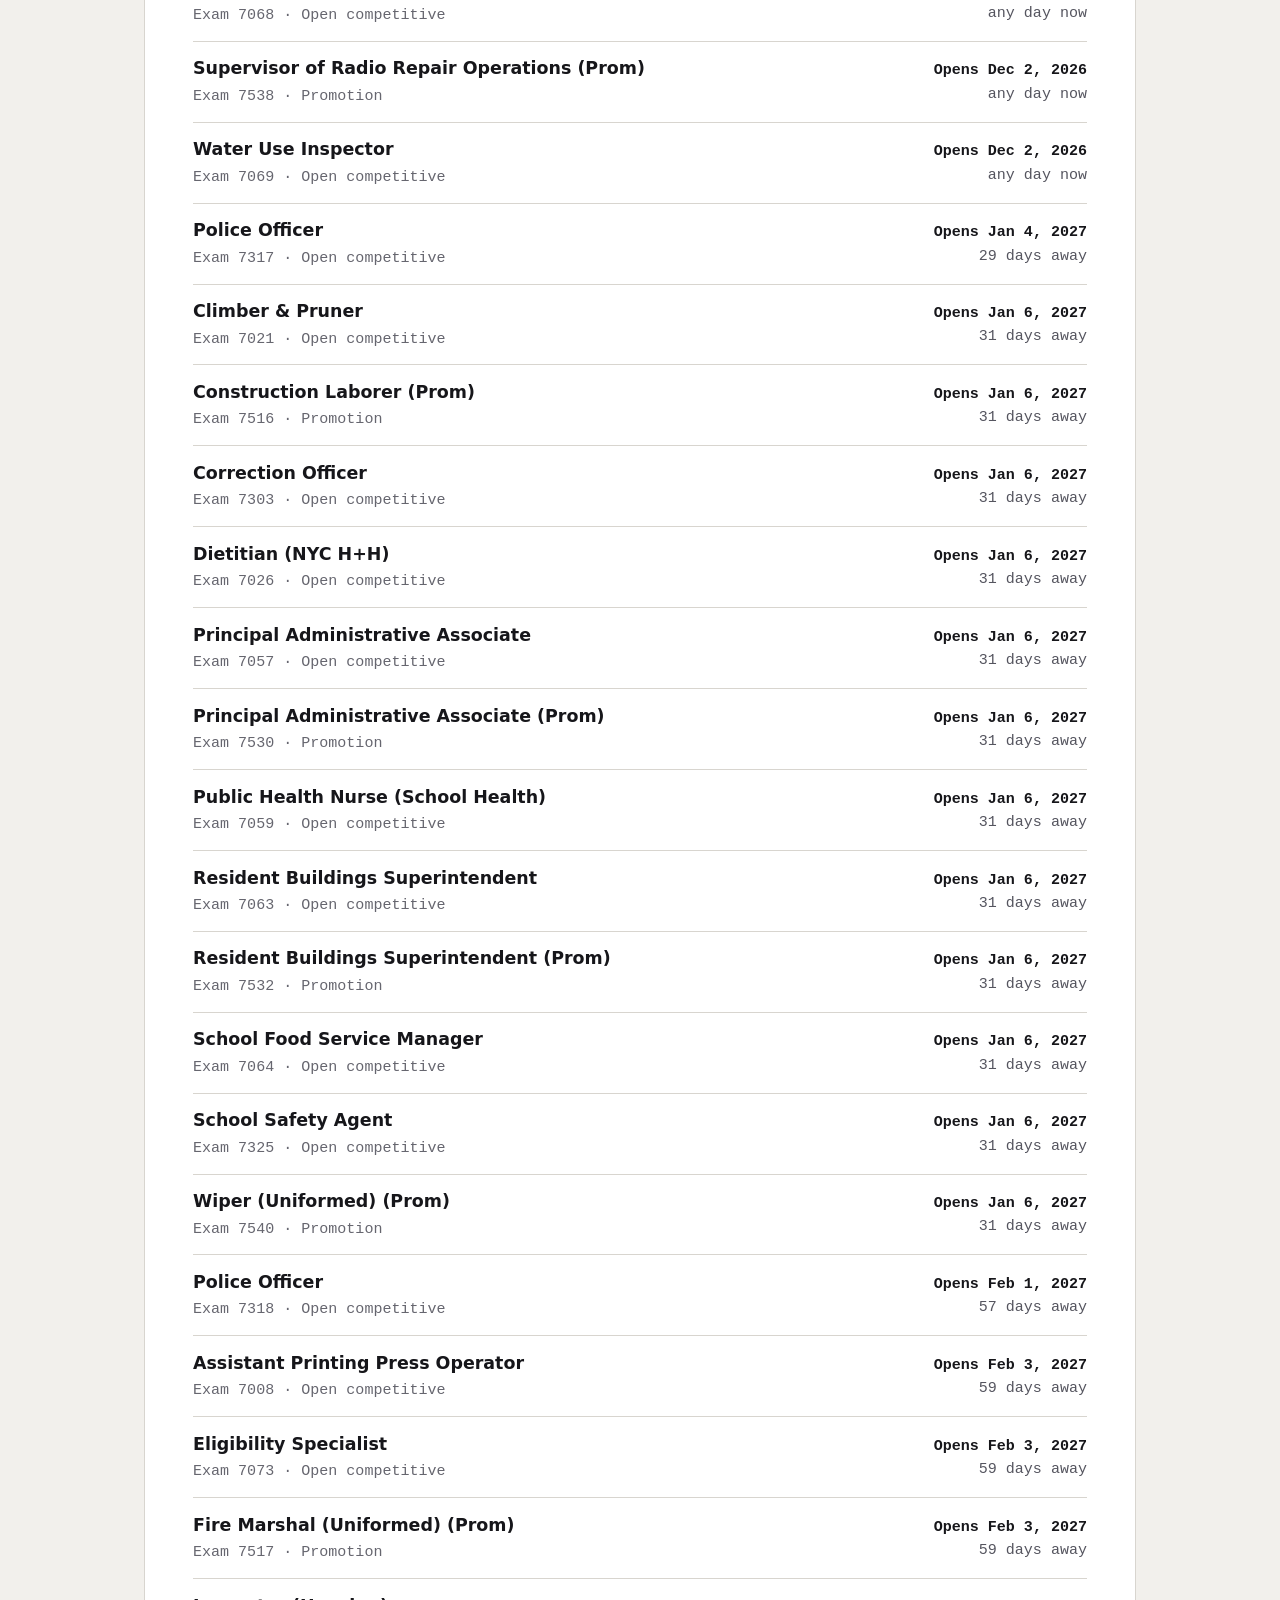
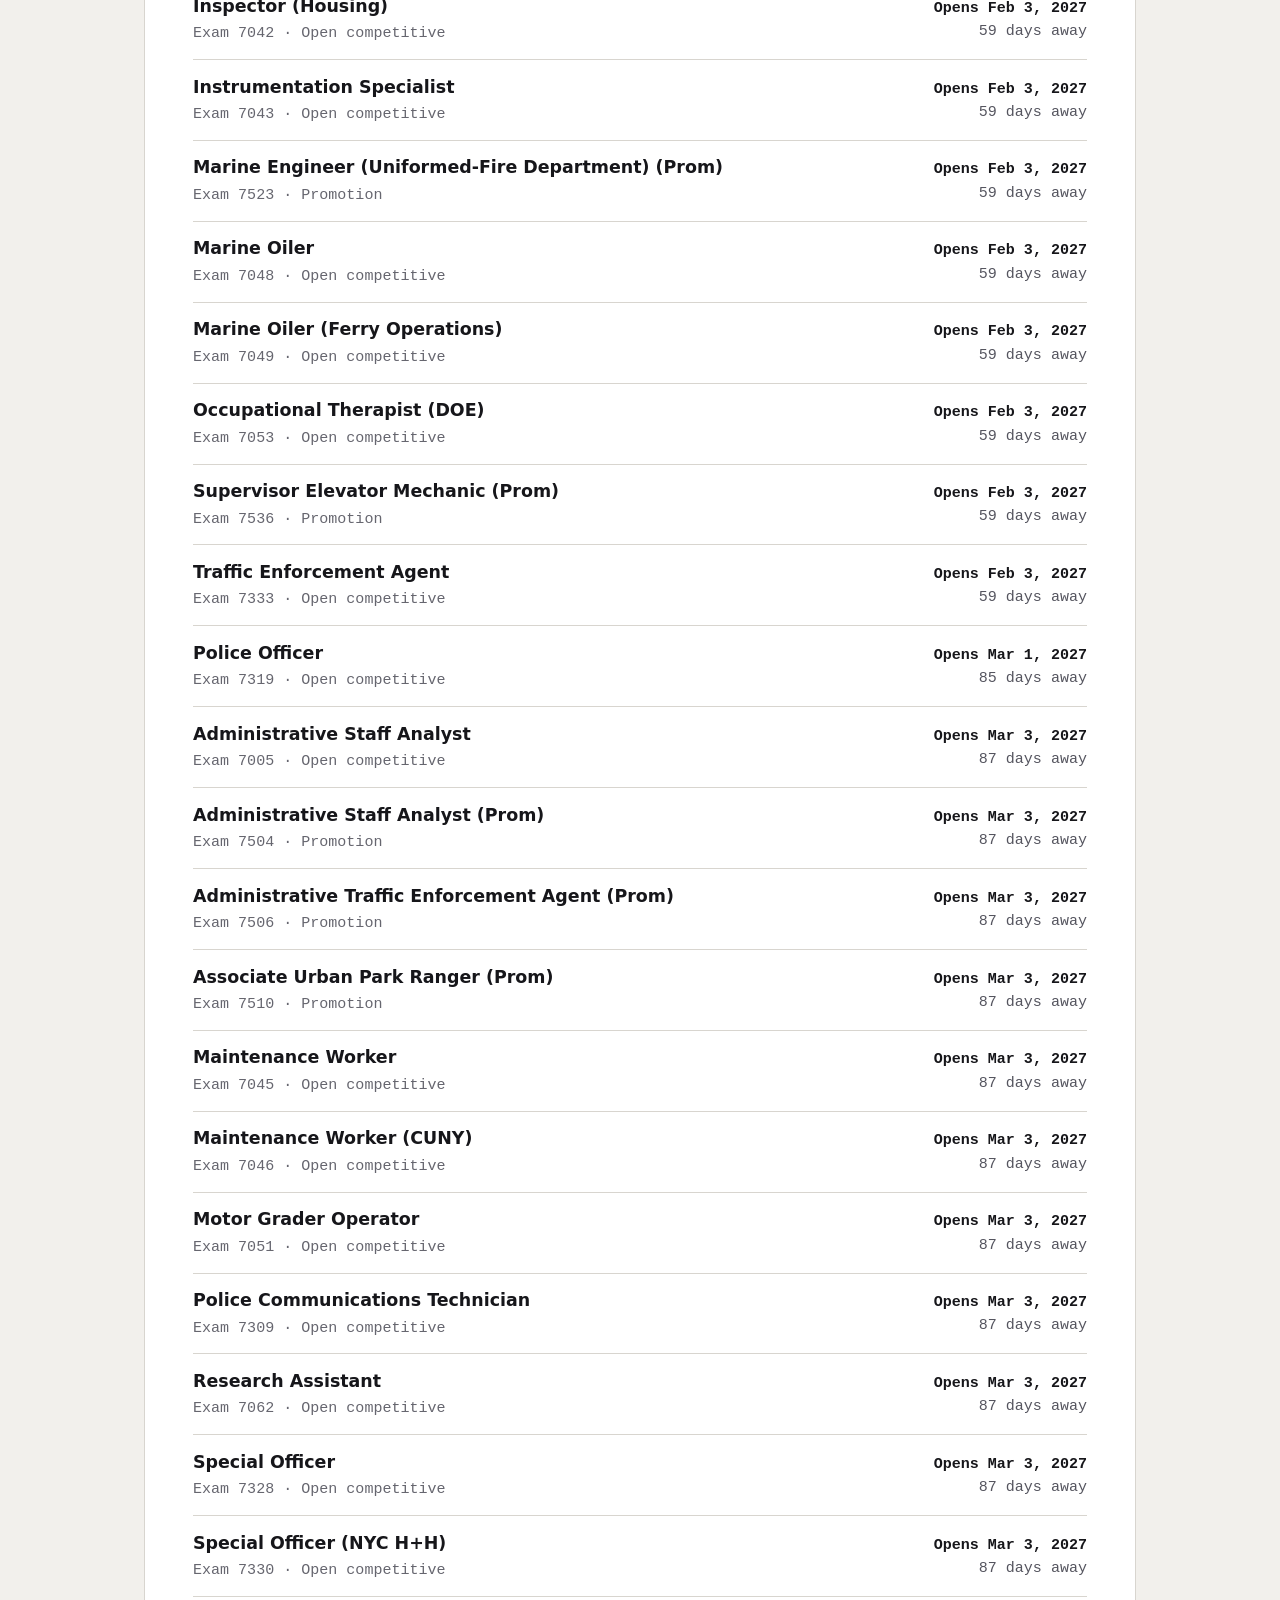
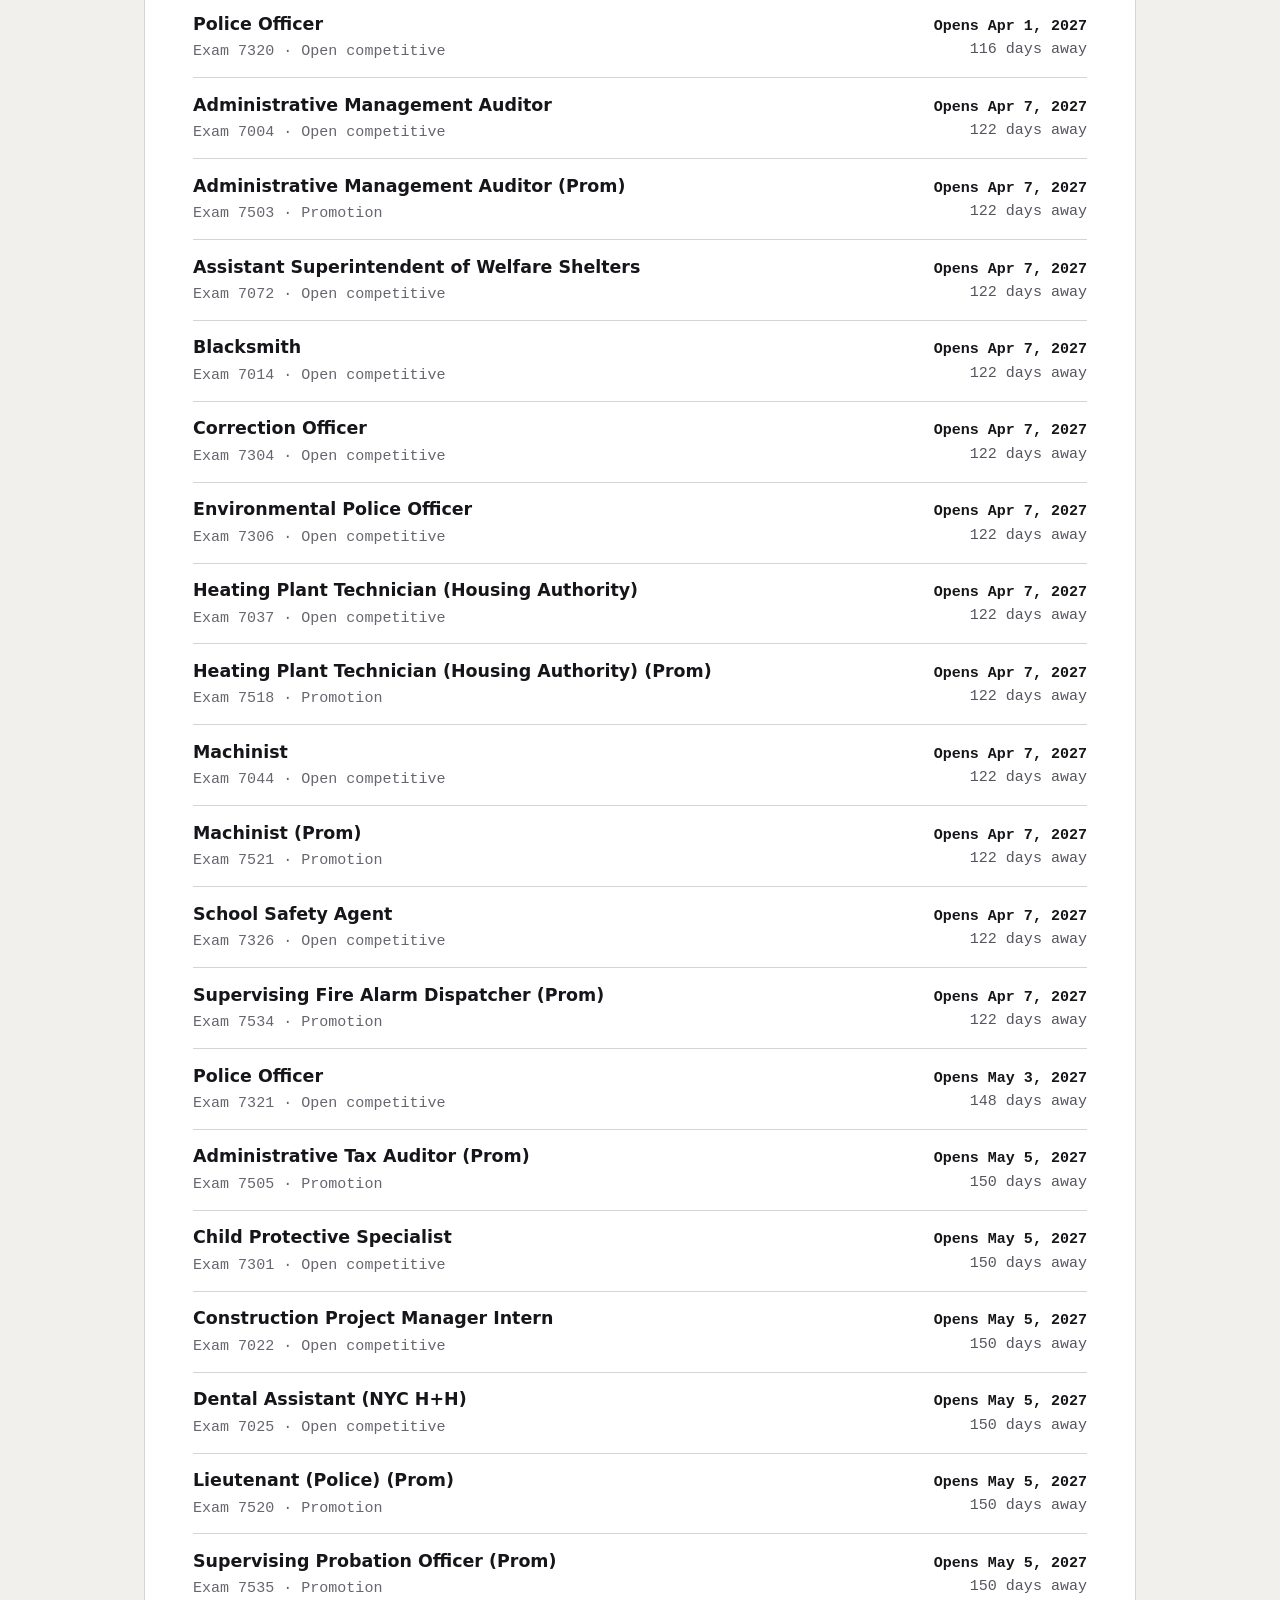
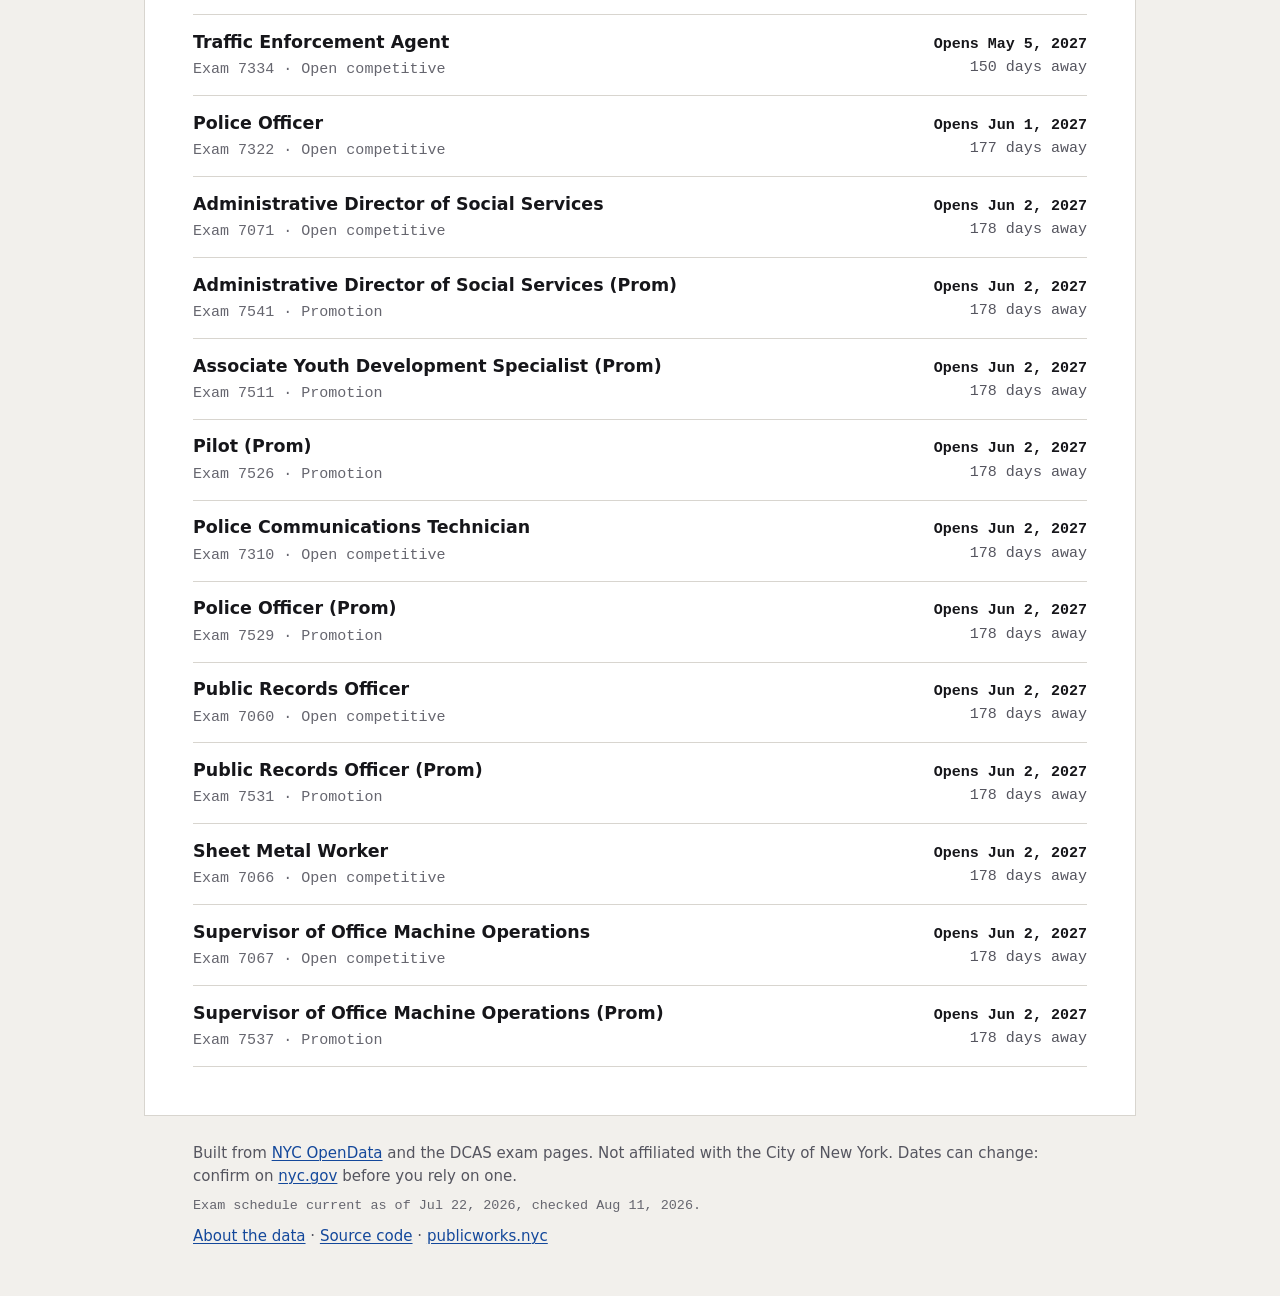
==== commit e08687de: "Move to civilservice.publicworks.nyc Files the site under the publicworks.nyc naming convention: <sh" ====
--- a/docs/index.html
+++ b/docs/index.html
@@ -3,7 +3,7 @@
 <head>
 <meta charset="utf-8">
 <meta name="viewport" content="width=device-width, initial-scale=1">
-<title>Exams | NYC civil service</title>
+<title>NYC Civil Service Exams — which exams are open and what the job pays</title>
 <meta name="description" content="Which New York City civil service exams are open for applications, which are coming, and what each job title pays. Free, open source, built on NYC OpenData.">
 <link rel="stylesheet" href="css/site.css">
 </head>
@@ -124,7 +124,8 @@
     <p class="smallprint" id="asof"></p>
     <p>
       <a href="methodology.html">About the data</a> ·
-      <a href="https://github.com/jaramana/civilservice.nyc">Source code</a>
+      <a href="https://github.com/jaramana/civilservice.publicworks.nyc">Source code</a> ·
+      <a href="https://publicworks.nyc">publicworks.nyc</a>
     </p>
   </footer>
 
--- a/docs/css/site.css
+++ b/docs/css/site.css
@@ -1,5 +1,5 @@
 /* ==========================================================================
-   civilservice.nyc
+   NYC Civil Service Exams (civilservice.publicworks.nyc)
 
    The page is a sheet of paper pinned to a board. Ruled headings, hairline
    rules, tabular figures, a lot of white. The 1990s part is the bulletin: flat
